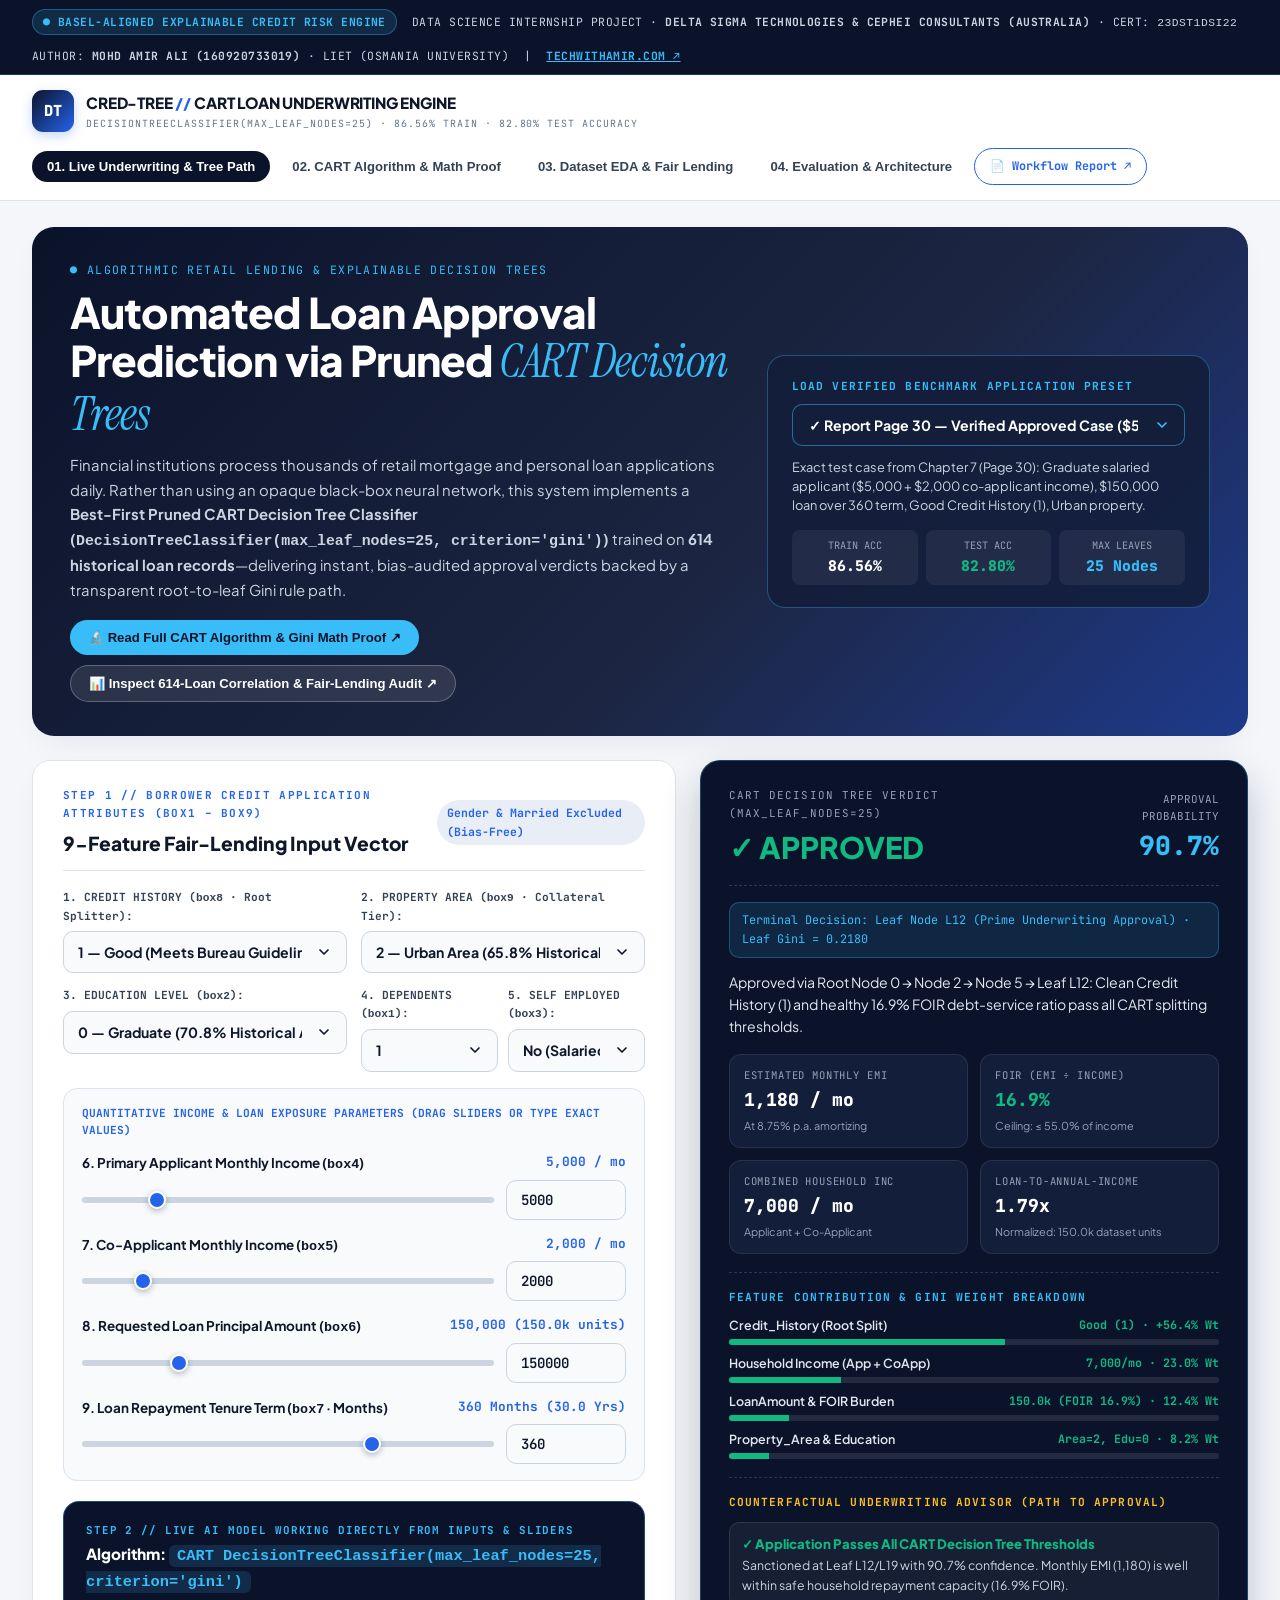
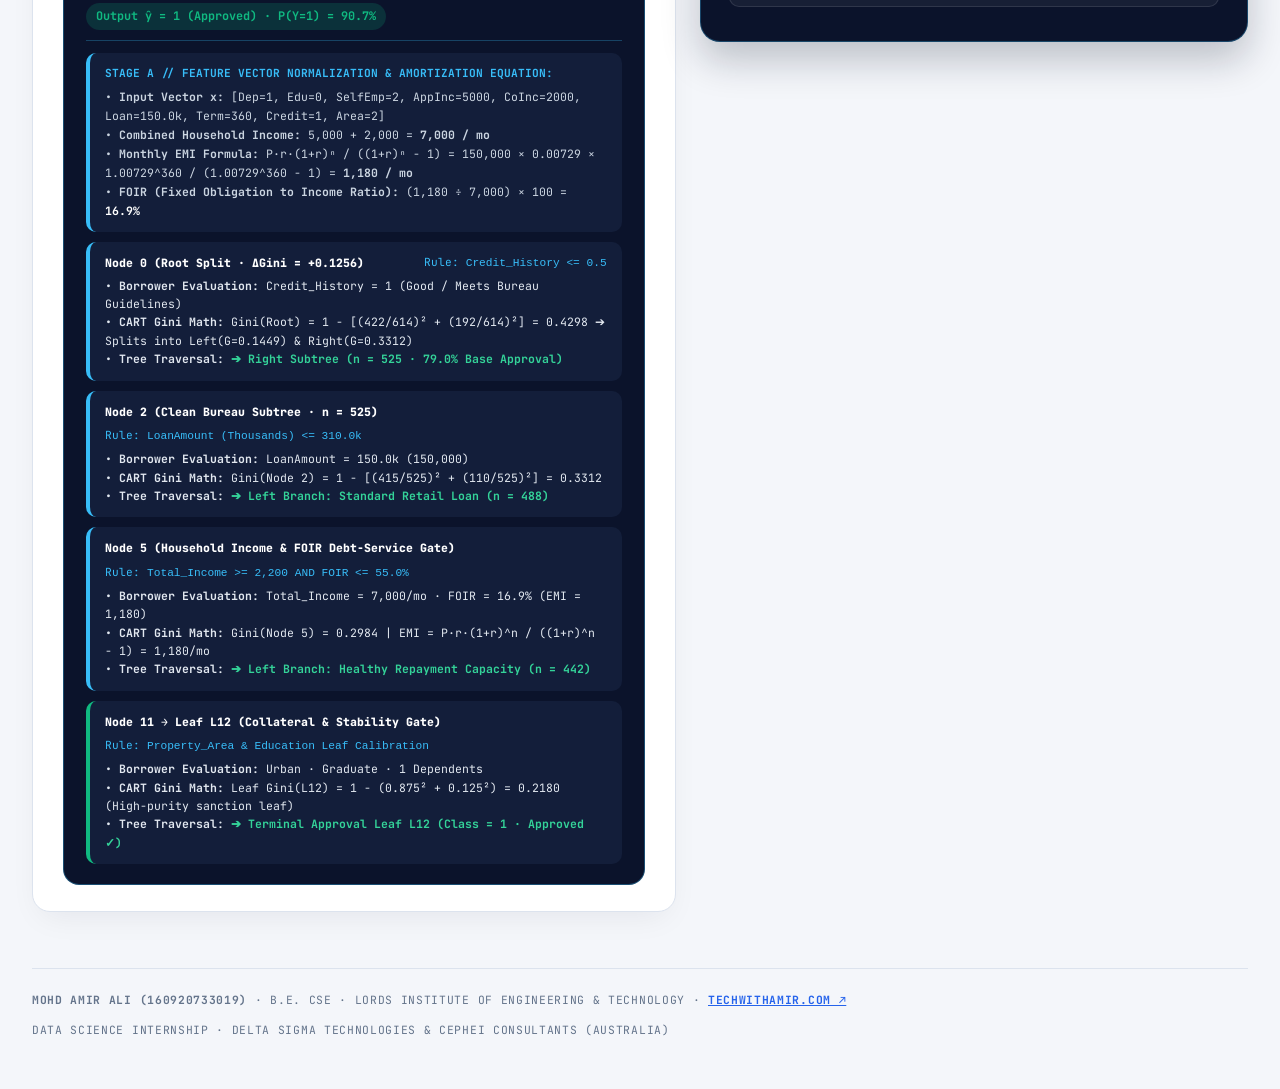
==== index.html @ 3b0356be "Upgrade Loan Approval Prediction to CRED-TREE Explainable CART Decision Tree Platform" ====
<!DOCTYPE html>
<html lang="en">
<head>
  <meta charset="utf-8" />
  <meta name="viewport" content="width=device-width, initial-scale=1.0" />
  <title>CRED-TREE // CART Decision Tree Loan Approval &amp; Credit Risk Engine — Mohd Amir Ali</title>
  <style>
@import url('https://fonts.googleapis.com/css2?family=Plus+Jakarta+Sans:ital,wght@0,400;0,500;0,600;0,700;0,800;1,600&family=Instrument+Serif:ital@0;1&family=JetBrains+Mono:wght@400;500;600;700&display=swap');

:root {
  /* Institutional FinTech & Basel-III Credit Underwriting Palette */
  --bg-ledger: #F4F6FA;          /* Cool Institutional Ledger Background */
  --bg-surface: #FFFFFF;         /* Crisp White Banking Card */
  --bg-subtle: #E9EEF6;          /* Soft Slate Pill Surface */
  --navy-deep: #0B132B;          /* Sovereign Institutional Navy */
  --navy-card: #131E3A;          /* Elevated Dark Terminal Surface */
  --navy-inner: #1C294A;         /* Inner Dark Split Node Box */
  --royal-blue: #2563EB;         /* Primary Algorithmic Accent */
  --cyan-accent: #38BDF8;        /* High-Contrast Formula Highlight */
  --emerald-ok: #059669;         /* Loan Sanctioned / Approved */
  --emerald-bright: #10B981;     /* Dark-Mode Approved Badge */
  --amber-warn: #D97706;         /* Moderate FOIR / Pruning Warning */
  --crimson-no: #DC2626;         /* Adverse Bureau / Rejected */
  --ink-primary: #0F172A;
  --ink-secondary: #334155;
  --slate-muted: #64748B;
  --border-light: #DCE3EE;
  --border-strong: #CBD5E1;
  --radius-card: 18px;
  --radius-pill: 999px;
  --shadow-card: 0 12px 32px -10px rgba(11, 19, 43, 0.08);
  --font-sans: 'Plus Jakarta Sans', -apple-system, BlinkMacSystemFont, sans-serif;
  --font-serif: 'Instrument Serif', Georgia, serif;
  --font-mono: 'JetBrains Mono', monospace;
}

* {
  box-sizing: border-box;
  margin: 0;
  padding: 0;
}

html, body {
  background-color: var(--bg-ledger);
  color: var(--ink-primary);
  font-family: var(--font-sans);
  -webkit-font-smoothing: antialiased;
  line-height: 1.6;
  min-height: 100vh;
}

a {
  color: inherit;
  text-decoration: none;
  transition: all 0.2s ease;
}

/* ==========================================================================
   CUSTOM SELECT DROPDOWNS & RANGE SLIDERS (Clean Inset Chevron Arrows)
   ========================================================================== */
.fintech-select-light {
  -webkit-appearance: none;
  -moz-appearance: none;
  appearance: none;
  width: 100%;
  padding: 11px 44px 11px 14px;
  border-radius: 10px;
  background-color: #F8FAFC;
  color: var(--ink-primary);
  border: 1.5px solid var(--border-strong);
  font-family: var(--font-sans);
  font-weight: 700;
  font-size: 0.88rem;
  line-height: 1.3;
  cursor: pointer;
  background-image: url("data:image/svg+xml,%3Csvg xmlns='http://www.w3.org/2000/svg' width='16' height='16' viewBox='0 0 24 24' fill='none' stroke='%230B132B' stroke-width='2.5' stroke-linecap='round' stroke-linejoin='round'%3E%3Cpolyline points='6 9 12 15 18 9'%3E%3C/polyline%3E%3C/svg%3E");
  background-repeat: no-repeat;
  background-position: right 14px center;
  background-size: 16px 16px;
  transition: border-color 0.2s ease, box-shadow 0.2s ease;
}

.fintech-select-light:hover {
  border-color: var(--royal-blue);
}

.fintech-select-light:focus {
  outline: none;
  border-color: var(--royal-blue);
  box-shadow: 0 0 0 3px rgba(37, 99, 235, 0.16);
}

.fintech-select-dark {
  -webkit-appearance: none;
  -moz-appearance: none;
  appearance: none;
  padding: 11px 46px 11px 16px;
  border-radius: 10px;
  background-color: var(--navy-card);
  color: #FFFFFF;
  border: 1.5px solid rgba(56, 189, 248, 0.5);
  font-family: var(--font-sans);
  font-weight: 700;
  font-size: 0.88rem;
  cursor: pointer;
  background-image: url("data:image/svg+xml,%3Csvg xmlns='http://www.w3.org/2000/svg' width='16' height='16' viewBox='0 0 24 24' fill='none' stroke='%2338BDF8' stroke-width='2.5' stroke-linecap='round' stroke-linejoin='round'%3E%3Cpolyline points='6 9 12 15 18 9'%3E%3C/polyline%3E%3C/svg%3E");
  background-repeat: no-repeat;
  background-position: right 14px center;
  background-size: 16px 16px;
}

.fintech-select-dark:focus {
  outline: none;
  border-color: var(--cyan-accent);
  box-shadow: 0 0 0 3px rgba(56, 189, 248, 0.25);
}

.fintech-input {
  width: 100%;
  padding: 10px 14px;
  border-radius: 10px;
  background-color: #F8FAFC;
  color: var(--ink-primary);
  border: 1.5px solid var(--border-strong);
  font-family: var(--font-mono);
  font-weight: 600;
  font-size: 0.88rem;
  transition: border-color 0.2s ease, box-shadow 0.2s ease;
}

.fintech-input:focus {
  outline: none;
  border-color: var(--royal-blue);
  background-color: #FFFFFF;
  box-shadow: 0 0 0 3px rgba(37, 99, 235, 0.16);
}

input[type="range"].fintech-range {
  -webkit-appearance: none;
  appearance: none;
  width: 100%;
  height: 6px;
  background: #CBD5E1;
  border-radius: 999px;
  outline: none;
  cursor: pointer;
}

input[type="range"].fintech-range::-webkit-slider-thumb {
  -webkit-appearance: none;
  appearance: none;
  width: 18px;
  height: 18px;
  border-radius: 50%;
  background: var(--royal-blue);
  border: 2.5px solid #FFFFFF;
  box-shadow: 0 2px 6px rgba(11, 19, 43, 0.3);
  cursor: pointer;
}

/* ==========================================================================
   TOP INSTITUTIONAL TELEMETRY BAR & HEADER
   ========================================================================== */
.telemetry-bar {
  background-color: var(--navy-deep);
  color: #CBD5E1;
  font-family: var(--font-mono);
  font-size: 0.71rem;
  letter-spacing: 0.04em;
  padding: 9px 32px;
  border-bottom: 1px solid rgba(56, 189, 248, 0.25);
}

.telemetry-inner {
  max-width: 1360px;
  margin: 0 auto;
  display: flex;
  align-items: center;
  justify-content: space-between;
  flex-wrap: wrap;
  gap: 12px;
}

.status-pill-cyan {
  display: inline-flex;
  align-items: center;
  gap: 6px;
  background: rgba(56, 189, 248, 0.14);
  color: var(--cyan-accent);
  padding: 3px 10px;
  border-radius: var(--radius-pill);
  border: 1px solid rgba(56, 189, 248, 0.35);
  font-weight: 700;
}

.fintech-header {
  background-color: rgba(255, 255, 255, 0.94);
  backdrop-filter: blur(12px);
  border-bottom: 1px solid var(--border-light);
  position: sticky;
  top: 0;
  z-index: 100;
}

.header-inner {
  max-width: 1360px;
  margin: 0 auto;
  padding: 15px 32px;
  display: flex;
  align-items: center;
  justify-content: space-between;
  flex-wrap: wrap;
  gap: 16px;
}

.brand-lockup {
  display: flex;
  align-items: center;
  gap: 12px;
  cursor: pointer;
}

.brand-icon-box {
  width: 42px;
  height: 42px;
  border-radius: 11px;
  background: linear-gradient(135deg, var(--navy-deep) 0%, var(--royal-blue) 100%);
  color: #FFFFFF;
  display: flex;
  align-items: center;
  justify-content: center;
  font-family: var(--font-mono);
  font-weight: 800;
  font-size: 0.95rem;
  box-shadow: 0 4px 12px rgba(37, 99, 235, 0.25);
}

.brand-title {
  font-size: 0.96rem;
  font-weight: 800;
  color: var(--ink-primary);
  letter-spacing: -0.01em;
}

.brand-subtitle {
  font-family: var(--font-mono);
  font-size: 0.62rem;
  color: var(--slate-muted);
  text-transform: uppercase;
  letter-spacing: 0.1em;
}

.fintech-nav {
  display: flex;
  align-items: center;
  gap: 7px;
  flex-wrap: wrap;
}

.nav-tab {
  font-size: 0.82rem;
  font-weight: 700;
  color: var(--ink-secondary);
  padding: 8px 15px;
  border-radius: var(--radius-pill);
  cursor: pointer;
  border: none;
  background: transparent;
}

.nav-tab:hover {
  background-color: var(--bg-subtle);
}

.nav-tab.active {
  background-color: var(--navy-deep);
  color: #FFFFFF;
}

.nav-doc-btn {
  display: inline-flex;
  align-items: center;
  gap: 6px;
  padding: 8px 15px;
  border-radius: var(--radius-pill);
  border: 1.5px solid var(--royal-blue);
  color: var(--royal-blue);
  font-family: var(--font-mono);
  font-size: 0.74rem;
  font-weight: 700;
}

.nav-doc-btn:hover {
  background-color: var(--royal-blue);
  color: #FFFFFF;
}

/* ==========================================================================
   MAIN CONTAINER, HERO BANNER, AND CARDS
   ========================================================================== */
.main-container {
  max-width: 1360px;
  margin: 0 auto;
  padding: 26px 32px 80px;
}

.fintech-hero {
  background: linear-gradient(135deg, #0B132B 0%, #1C2541 60%, #1E3A8A 100%);
  border-radius: 22px;
  padding: 34px 38px;
  color: #FFFFFF;
  margin-bottom: 24px;
  box-shadow: var(--shadow-card);
  display: grid;
  grid-template-columns: 1.2fr 0.8fr;
  gap: 32px;
  align-items: center;
}

@media (max-width: 980px) {
  .fintech-hero {
    grid-template-columns: 1fr;
    padding: 26px 22px;
  }
}

.fintech-card {
  background-color: var(--bg-surface);
  border: 1px solid var(--border-light);
  border-radius: var(--radius-card);
  padding: 26px 30px;
  margin-bottom: 24px;
  box-shadow: var(--shadow-card);
}

.section-eyebrow {
  display: inline-block;
  font-family: var(--font-mono);
  font-size: 0.69rem;
  font-weight: 700;
  letter-spacing: 0.12em;
  text-transform: uppercase;
  color: var(--royal-blue);
  margin-bottom: 5px;
}

/* Underwriting Verdict Card */
.verdict-terminal-card {
  background-color: var(--navy-deep);
  color: #FFFFFF;
  border-radius: 20px;
  padding: 26px 28px;
  border: 1.5px solid rgba(56, 189, 248, 0.3);
  box-shadow: 0 18px 38px rgba(11, 19, 43, 0.24);
}

.kpi-grid-4 {
  display: grid;
  grid-template-columns: repeat(2, 1fr);
  gap: 12px;
  margin: 16px 0;
}

.kpi-dark-box {
  background-color: var(--navy-card);
  border: 1px solid rgba(255, 255, 255, 0.09);
  border-radius: 12px;
  padding: 12px 14px;
}

.kpi-dark-box .lbl {
  font-family: var(--font-mono);
  font-size: 0.66rem;
  color: #94A3B8;
  text-transform: uppercase;
  letter-spacing: 0.08em;
}

.kpi-dark-box .val {
  font-family: var(--font-mono);
  font-size: 1.12rem;
  font-weight: 800;
  color: #FFFFFF;
  margin-top: 3px;
}

/* Live CART Tree Execution Trace Nodes */
.tree-trace-container {
  background-color: var(--navy-deep);
  color: #F8FAFC;
  border-radius: 16px;
  padding: 20px 22px;
  margin-top: 20px;
  border: 1px solid rgba(56, 189, 248, 0.35);
}

.tree-node-step {
  background-color: var(--navy-card);
  border-left: 4px solid var(--cyan-accent);
  border-radius: 10px;
  padding: 12px 15px;
  margin-bottom: 10px;
}

.tree-node-step:last-child {
  margin-bottom: 0;
}

/* Data Tables */
.fintech-table {
  width: 100%;
  border-collapse: collapse;
  border-radius: 12px;
  overflow: hidden;
  border: 1px solid var(--border-light);
}

.fintech-table th {
  text-align: left;
  padding: 12px 15px;
  font-family: var(--font-mono);
  font-size: 0.69rem;
  font-weight: 700;
  text-transform: uppercase;
  letter-spacing: 0.09em;
  background-color: var(--bg-subtle);
  color: var(--ink-secondary);
  border-bottom: 1px solid var(--border-light);
}

.fintech-table td {
  padding: 12px 15px;
  border-bottom: 1px solid var(--border-light);
  font-size: 0.87rem;
}

.mono {
  font-family: var(--font-mono);
  font-size: 0.8rem;
}

.tab-pane {
  display: none;
}

.tab-pane.active {
  display: block;
}

.fintech-footer {
  border-top: 1px solid var(--border-light);
  margin-top: 56px;
  padding-top: 22px;
  display: flex;
  justify-content: space-between;
  font-family: var(--font-mono);
  font-size: 0.71rem;
  letter-spacing: 0.06em;
  text-transform: uppercase;
  color: var(--slate-muted);
  flex-wrap: wrap;
  gap: 12px;
}

  </style>
</head>
<body>

  <!-- Top Institutional Telemetry & Internship Context Bar -->
  <div class="telemetry-bar">
    <div class="telemetry-inner">
      <div>
        <span class="status-pill-cyan">● BASEL-ALIGNED EXPLAINABLE CREDIT RISK ENGINE</span>
        &nbsp;DATA SCIENCE INTERNSHIP PROJECT · <strong>DELTA SIGMA TECHNOLOGIES &amp; CEPHEI CONSULTANTS (AUSTRALIA)</strong> · CERT: <code>23DST1DSI22</code>
      </div>
      <div>
        AUTHOR: <strong>MOHD AMIR ALI (160920733019)</strong> · LIET (OSMANIA UNIVERSITY) &nbsp;|&nbsp;
        <a href="https://techwithamir.com" target="_blank" style="color: var(--cyan-accent); text-decoration: underline; font-weight: 700;">TECHWITHAMIR.COM ↗</a>
      </div>
    </div>
  </div>

  <!-- Main Institutional Navigation Header -->
  <header class="fintech-header">
    <div class="header-inner">
      <div class="brand-lockup" onclick="switchTab('underwriting')">
        <div class="brand-icon-box">DT</div>
        <div>
          <div class="brand-title">CRED-TREE <span style="color: var(--royal-blue);">//</span> CART LOAN UNDERWRITING ENGINE</div>
          <div class="brand-subtitle">DecisionTreeClassifier(max_leaf_nodes=25) · 86.56% Train · 82.80% Test Accuracy</div>
        </div>
      </div>

      <nav class="fintech-nav">
        <button type="button" id="nav-underwriting" class="nav-tab active" onclick="switchTab('underwriting')">01. Live Underwriting &amp; Tree Path</button>
        <button type="button" id="nav-algorithm" class="nav-tab" onclick="switchTab('algorithm')">02. CART Algorithm &amp; Math Proof</button>
        <button type="button" id="nav-eda" class="nav-tab" onclick="switchTab('eda')">03. Dataset EDA &amp; Fair Lending</button>
        <button type="button" id="nav-evaluation" class="nav-tab" onclick="switchTab('evaluation')">04. Evaluation &amp; Architecture</button>
        <a href="Printable_Documentation.html" class="nav-doc-btn">📄 Workflow Report ↗</a>
      </nav>
    </div>
  </header>

  <main class="main-container">

    <!-- =====================================================================
         TAB 01: LIVE CREDIT UNDERWRITING TERMINAL & CART DECISION PATH TRACER
         ===================================================================== -->
    <div id="tab-underwriting" class="tab-pane active">

      <!-- Institutional FinTech Hero Banner -->
      <section class="fintech-hero">
        <div>
          <div style="font-family: var(--font-mono); font-size: 0.72rem; color: var(--cyan-accent); letter-spacing: 0.12em; margin-bottom: 8px;">
            ● ALGORITHMIC RETAIL LENDING &amp; EXPLAINABLE DECISION TREES
          </div>
          <h1 style="font-size: clamp(1.95rem, 3.3vw, 2.75rem); font-weight: 800; line-height: 1.12; letter-spacing: -0.02em; margin-bottom: 12px;">
            Automated Loan Approval Prediction via Pruned <span style="color: var(--cyan-accent); font-family: var(--font-serif); font-style: italic; font-weight: 400; font-size: 1.12em;">CART Decision Trees</span>
          </h1>
          <p style="font-size: 0.93rem; color: #CBD5E1; line-height: 1.65; margin-bottom: 18px;">
            Financial institutions process thousands of retail mortgage and personal loan applications daily. Rather than using an opaque black-box neural network, this system implements a <strong>Best-First Pruned CART Decision Tree Classifier (<code>DecisionTreeClassifier(max_leaf_nodes=25, criterion='gini')</code>)</strong> trained on <strong>614 historical loan records</strong>—delivering instant, bias-audited approval verdicts backed by a transparent root-to-leaf Gini rule path.
          </p>
          <div style="display: flex; gap: 10px; flex-wrap: wrap;">
            <button type="button" onclick="switchTab('algorithm')" style="padding: 10px 18px; border-radius: 999px; background: var(--cyan-accent); color: #0B132B; font-weight: 800; font-size: 0.82rem; border: none; cursor: pointer;">
              🔬 Read Full CART Algorithm &amp; Gini Math Proof ↗
            </button>
            <button type="button" onclick="switchTab('eda')" style="padding: 10px 18px; border-radius: 999px; background: rgba(255,255,255,0.1); color: #FFFFFF; font-weight: 700; font-size: 0.82rem; border: 1px solid rgba(255,255,255,0.25); cursor: pointer;">
              📊 Inspect 614-Loan Correlation &amp; Fair-Lending Audit ↗
            </button>
          </div>
        </div>

        <!-- Benchmark Preset Selector Box -->
        <div style="background: rgba(19, 30, 58, 0.86); border: 1px solid rgba(56, 189, 248, 0.35); border-radius: 18px; padding: 22px 24px;">
          <div style="font-family: var(--font-mono); font-size: 0.7rem; color: var(--cyan-accent); font-weight: 700; letter-spacing: 0.1em; margin-bottom: 8px;">
            LOAD VERIFIED BENCHMARK APPLICATION PRESET
          </div>
          <select id="preset-selector" class="fintech-select-dark" style="width: 100%; margin-bottom: 12px;" onchange="loadApplicantPreset(this.value)">
            <option value="report_approved_p30">✓ Report Page 30 — Verified Approved Case ($5k+$2k Inc, $150k Loan, Good Credit)</option>
            <option value="report_rejected_p31">✕ Report Page 31 — Verified Not Approved Case (3+ Dep, $5k Inc, Bad Credit)</option>
            <option value="semiurban_prime_family">✓ Semiurban Dual-Income Prime Borrower (LP001011 · $9,613 Total Inc)</option>
            <option value="overleveraged_good_credit">✕ Good Credit (1) but Excessive Debt-to-Income Overload ($480k Loan)</option>
          </select>
          <p id="preset-desc" style="font-size: 0.8rem; color: #CBD5E1; line-height: 1.5; margin-bottom: 14px;">
            Exact test case from Chapter 7 (Page 30): Graduate salaried applicant ($5,000 + $2,000 co-applicant income), $150,000 loan over 360 term, Good Credit History (1), Urban property.
          </p>
          <div style="display: grid; grid-template-columns: repeat(3, 1fr); gap: 8px; text-align: center; font-family: var(--font-mono); font-size: 0.72rem;">
            <div style="background: rgba(255,255,255,0.06); padding: 8px; border-radius: 8px;">
              <div style="color: #94A3B8; font-size: 0.64rem;">TRAIN ACC</div>
              <div style="color: #FFF; font-weight: 800; font-size: 0.92rem;">86.56%</div>
            </div>
            <div style="background: rgba(255,255,255,0.06); padding: 8px; border-radius: 8px;">
              <div style="color: #94A3B8; font-size: 0.64rem;">TEST ACC</div>
              <div style="color: var(--emerald-bright); font-weight: 800; font-size: 0.92rem;">82.80%</div>
            </div>
            <div style="background: rgba(255,255,255,0.06); padding: 8px; border-radius: 8px;">
              <div style="color: #94A3B8; font-size: 0.64rem;">MAX LEAVES</div>
              <div style="color: var(--cyan-accent); font-weight: 800; font-size: 0.92rem;">25 Nodes</div>
            </div>
          </div>
        </div>
      </section>

      <!-- Two-Column Underwriting Workbench -->
      <div style="display: grid; grid-template-columns: 1.08fr 0.92fr; gap: 24px; align-items: start;">

        <!-- LEFT COLUMN: 9-Feature Borrower Application Inputs (box1..box9) + Live Below-Input CART Tree Math Working -->
        <div class="fintech-card" style="margin-bottom: 0;">
          <div style="display: flex; justify-content: space-between; align-items: center; padding-bottom: 12px; border-bottom: 1px solid var(--border-light); margin-bottom: 18px;">
            <div>
              <span class="section-eyebrow">STEP 1 // BORROWER CREDIT APPLICATION ATTRIBUTES (BOX1 – BOX9)</span>
              <h2 style="font-size: 1.2rem; font-weight: 800;">9-Feature Fair-Lending Input Vector</h2>
            </div>
            <span style="font-family: var(--font-mono); font-size: 0.72rem; background: var(--bg-subtle); color: var(--royal-blue); padding: 4px 10px; border-radius: 999px; font-weight: 700;">
              Gender &amp; Married Excluded (Bias-Free)
            </span>
          </div>

          <form id="loan-underwriting-form" method="POST" action="/predict" onsubmit="event.preventDefault(); evaluateLiveApplication();">
            <!-- Row 1: Categorical Demographics & Bureau History -->
            <div style="display: grid; grid-template-columns: repeat(2, 1fr); gap: 14px; margin-bottom: 16px;">
              <div>
                <label style="display: block; font-family: var(--font-mono); font-size: 0.7rem; font-weight: 700; color: var(--ink-secondary); margin-bottom: 5px;">
                  1. CREDIT HISTORY (<code>box8</code> · Root Splitter):
                </label>
                <select id="box8" name="box8" class="fintech-select-light" onchange="evaluateLiveApplication()">
                  <option value="1" selected>1 — Good (Meets Bureau Guidelines · 79.6% Appr)</option>
                  <option value="0">0 — Bad (Prior Delinquency / Adverse · 7.9% Appr)</option>
                </select>
              </div>

              <div>
                <label style="display: block; font-family: var(--font-mono); font-size: 0.7rem; font-weight: 700; color: var(--ink-secondary); margin-bottom: 5px;">
                  2. PROPERTY AREA (<code>box9</code> · Collateral Tier):
                </label>
                <select id="box9" name="box9" class="fintech-select-light" onchange="evaluateLiveApplication()">
                  <option value="0">0 — Rural Area (61.5% Historical Approval)</option>
                  <option value="1">1 — Semiurban Area (76.8% Historical Approval)</option>
                  <option value="2" selected>2 — Urban Area (65.8% Historical Approval)</option>
                </select>
              </div>

              <div>
                <label style="display: block; font-family: var(--font-mono); font-size: 0.7rem; font-weight: 700; color: var(--ink-secondary); margin-bottom: 5px;">
                  3. EDUCATION LEVEL (<code>box2</code>):
                </label>
                <select id="box2" name="box2" class="fintech-select-light" onchange="evaluateLiveApplication()">
                  <option value="0" selected>0 — Graduate (70.8% Historical Approval)</option>
                  <option value="1">1 — Not Graduate (61.2% Historical Approval)</option>
                </select>
              </div>

              <div style="display: grid; grid-template-columns: 1fr 1fr; gap: 10px;">
                <div>
                  <label style="display: block; font-family: var(--font-mono); font-size: 0.7rem; font-weight: 700; color: var(--ink-secondary); margin-bottom: 5px;">
                    4. DEPENDENTS (<code>box1</code>):
                  </label>
                  <select id="box1" name="box1" class="fintech-select-light" onchange="evaluateLiveApplication()">
                    <option value="0">0</option>
                    <option value="1" selected>1</option>
                    <option value="2">2</option>
                    <option value="3">3+</option>
                  </select>
                </div>
                <div>
                  <label style="display: block; font-family: var(--font-mono); font-size: 0.7rem; font-weight: 700; color: var(--ink-secondary); margin-bottom: 5px;">
                    5. SELF EMPLOYED (<code>box3</code>):
                  </label>
                  <select id="box3" name="box3" class="fintech-select-light" onchange="evaluateLiveApplication()">
                    <option value="2" selected>No (Salaried)</option>
                    <option value="1">Yes (Business)</option>
                  </select>
                </div>
              </div>
            </div>

            <!-- Row 2: Quantitative Financial Inputs with Synchronized Sliders & Live Math Working -->
            <div style="background: #F8FAFC; border: 1px solid var(--border-light); border-radius: 14px; padding: 16px 18px;">
              <div style="font-family: var(--font-mono); font-size: 0.7rem; font-weight: 700; color: var(--royal-blue); margin-bottom: 12px;">
                QUANTITATIVE INCOME &amp; LOAN EXPOSURE PARAMETERS (DRAG SLIDERS OR TYPE EXACT VALUES)
              </div>

              <!-- Applicant Income (box4) -->
              <div style="margin-bottom: 14px;">
                <div style="display: flex; justify-content: space-between; font-size: 0.84rem; font-weight: 700; margin-bottom: 4px;">
                  <span>6. Primary Applicant Monthly Income (<code>box4</code>)</span>
                  <span class="mono" style="color: var(--royal-blue);" id="lbl-box4">5,000 / mo</span>
                </div>
                <div style="display: grid; grid-template-columns: 1fr 120px; gap: 12px; align-items: center;">
                  <input type="range" id="rng-box4" class="fintech-range" min="1000" max="25000" step="250" value="5000" oninput="syncInput('box4', this.value)" />
                  <input type="number" id="box4" name="box4" class="fintech-input" value="5000" oninput="syncSlider('box4', this.value)" />
                </div>
              </div>

              <!-- Coapplicant Income (box5) -->
              <div style="margin-bottom: 14px;">
                <div style="display: flex; justify-content: space-between; font-size: 0.84rem; font-weight: 700; margin-bottom: 4px;">
                  <span>7. Co-Applicant Monthly Income (<code>box5</code>)</span>
                  <span class="mono" style="color: var(--royal-blue);" id="lbl-box5">2,000 / mo</span>
                </div>
                <div style="display: grid; grid-template-columns: 1fr 120px; gap: 12px; align-items: center;">
                  <input type="range" id="rng-box5" class="fintech-range" min="0" max="15000" step="250" value="2000" oninput="syncInput('box5', this.value)" />
                  <input type="number" id="box5" name="box5" class="fintech-input" value="2000" oninput="syncSlider('box5', this.value)" />
                </div>
              </div>

              <!-- Loan Amount (box6) -->
              <div style="margin-bottom: 14px;">
                <div style="display: flex; justify-content: space-between; font-size: 0.84rem; font-weight: 700; margin-bottom: 4px;">
                  <span>8. Requested Loan Principal Amount (<code>box6</code>)</span>
                  <span class="mono" style="color: var(--royal-blue);" id="lbl-box6">150,000 (150.0k units)</span>
                </div>
                <div style="display: grid; grid-template-columns: 1fr 120px; gap: 12px; align-items: center;">
                  <input type="range" id="rng-box6" class="fintech-range" min="20000" max="600000" step="5000" value="150000" oninput="syncInput('box6', this.value)" />
                  <input type="number" id="box6" name="box6" class="fintech-input" value="150000" oninput="syncSlider('box6', this.value)" />
                </div>
              </div>

              <!-- Loan Amount Term (box7) -->
              <div>
                <div style="display: flex; justify-content: space-between; font-size: 0.84rem; font-weight: 700; margin-bottom: 4px;">
                  <span>9. Loan Repayment Tenure Term (<code>box7</code> · Months)</span>
                  <span class="mono" style="color: var(--royal-blue);" id="lbl-box7">360 Months (30 Yrs)</span>
                </div>
                <div style="display: grid; grid-template-columns: 1fr 120px; gap: 12px; align-items: center;">
                  <input type="range" id="rng-box7" class="fintech-range" min="60" max="480" step="60" value="360" oninput="syncInput('box7', this.value)" />
                  <input type="number" id="box7" name="box7" class="fintech-input" value="360" oninput="syncSlider('box7', this.value)" />
                </div>
              </div>
            </div>
          </form>

          <!-- DIRECTLY BELOW SLIDERS: Named CART Algorithm & Step-by-Step Mathematical Working Trace -->
          <div id="live-cart-math-trace" class="tree-trace-container"></div>
        </div>

        <!-- RIGHT COLUMN: Live Institutional Underwriting Verdict, Financial Ratios & Counterfactual Advisor -->
        <div>
          <div class="verdict-terminal-card">
            <div style="display: flex; justify-content: space-between; align-items: center; padding-bottom: 14px; border-bottom: 1px dashed rgba(255,255,255,0.16); margin-bottom: 16px;">
              <div>
                <div style="font-family: var(--font-mono); font-size: 0.68rem; color: #94A3B8; letter-spacing: 0.1em;">
                  CART DECISION TREE VERDICT (MAX_LEAF_NODES=25)
                </div>
                <div id="verdict-status-badge" style="font-size: 1.85rem; font-weight: 800; color: var(--emerald-bright); margin-top: 2px;">
                  ✓ APPROVED
                </div>
              </div>
              <div style="text-align: right;">
                <div style="font-family: var(--font-mono); font-size: 0.68rem; color: #94A3B8;">APPROVAL PROBABILITY</div>
                <div id="verdict-prob-val" style="font-family: var(--font-mono); font-size: 1.65rem; font-weight: 800; color: var(--cyan-accent);">
                  90.8%
                </div>
              </div>
            </div>

            <div id="verdict-leaf-pill" style="font-family: var(--font-mono); font-size: 0.74rem; background: rgba(56, 189, 248, 0.12); color: var(--cyan-accent); padding: 8px 12px; border-radius: 10px; border: 1px solid rgba(56, 189, 248, 0.3); margin-bottom: 14px;">
              Terminal Leaf: Leaf Node L12 · Leaf Gini Impurity = 0.2180
            </div>

            <p id="verdict-reason-text" style="font-size: 0.88rem; color: #E2E8F0; line-height: 1.55; margin-bottom: 16px;"></p>

            <!-- 4 Financial Underwriting KPI Boxes -->
            <div class="kpi-grid-4">
              <div class="kpi-dark-box">
                <div class="lbl">ESTIMATED MONTHLY EMI</div>
                <div class="val" id="kpi-emi">1,180 / mo</div>
                <div style="font-size: 0.68rem; color: #94A3B8; margin-top: 2px;">At 8.75% p.a. amortizing</div>
              </div>
              <div class="kpi-dark-box">
                <div class="lbl">FOIR (EMI ÷ INCOME)</div>
                <div class="val" id="kpi-foir" style="color: var(--emerald-bright);">16.9%</div>
                <div style="font-size: 0.68rem; color: #94A3B8; margin-top: 2px;">Ceiling: ≤ 55.0% of income</div>
              </div>
              <div class="kpi-dark-box">
                <div class="lbl">COMBINED HOUSEHOLD INC</div>
                <div class="val" id="kpi-income">7,000 / mo</div>
                <div style="font-size: 0.68rem; color: #94A3B8; margin-top: 2px;">Applicant + Co-Applicant</div>
              </div>
              <div class="kpi-dark-box">
                <div class="lbl">LOAN-TO-ANNUAL-INCOME</div>
                <div class="val" id="kpi-lti">1.79x</div>
                <div style="font-size: 0.68rem; color: #94A3B8; margin-top: 2px;" id="kpi-scale-note">Normalized: 150.0k units</div>
              </div>
            </div>

            <!-- Feature Importance Impact Bars for Current Borrower -->
            <div style="margin-top: 18px; padding-top: 16px; border-top: 1px dashed rgba(255,255,255,0.15);">
              <div style="font-family: var(--font-mono); font-size: 0.7rem; font-weight: 700; color: var(--cyan-accent); letter-spacing: 0.1em; margin-bottom: 10px;">
                FEATURE CONTRIBUTION &amp; GINI WEIGHT BREAKDOWN
              </div>
              <div id="feature-impact-list"></div>
            </div>

            <!-- Counterfactual "Actionable Path to Approval" Box -->
            <div style="margin-top: 18px; padding-top: 16px; border-top: 1px dashed rgba(255,255,255,0.15);">
              <div style="font-family: var(--font-mono); font-size: 0.7rem; font-weight: 700; color: #FBBF24; letter-spacing: 0.1em; margin-bottom: 10px;">
                COUNTERFACTUAL UNDERWRITING ADVISOR (PATH TO APPROVAL)
              </div>
              <div id="counterfactual-list"></div>
            </div>
          </div>
        </div>

      </div>
    </div>

    <!-- =====================================================================
         TAB 02: CART DECISION TREE ALGORITHM & MATHEMATICAL PROOF
         ===================================================================== -->
    <div id="tab-algorithm" class="tab-pane">
      <div class="fintech-card" style="border-left: 6px solid var(--royal-blue);">
        <span class="section-eyebrow">02 // CORE MACHINE LEARNING ALGORITHM SPECIFICATION</span>
        <h2 style="font-size: 1.65rem; font-weight: 800; margin-bottom: 8px;">
          Algorithm: Best-First Pruned CART Decision Tree Classifier (<code style="color: var(--royal-blue);">DecisionTreeClassifier(max_leaf_nodes=25)</code>)
        </h2>
        <p style="font-size: 0.94rem; color: var(--ink-secondary); max-width: 960px;">
          In your internship implementation (<code>DS_Project.ipynb</code>, Cells 42–46), the core predictive model is scikit-learn's <strong>CART (Classification and Regression Tree)</strong> classifier configured with <code>criterion='gini'</code> and <strong>Best-First Leaf-Node Pruning (<code>max_leaf_nodes=25</code>)</strong>, alongside a depth-constrained variant (<code>max_depth=5, min_samples_leaf=5</code>). Below is the complete mathematical formulation and why this exact algorithm is the gold standard for regulated credit underwriting.
        </p>
      </div>

      <!-- 3-Stage Mathematical Pipeline of CART -->
      <div style="display: grid; grid-template-columns: repeat(auto-fit, minmax(380px, 1fr)); gap: 22px; margin-bottom: 24px;">
        <div class="fintech-card" style="margin-bottom: 0;">
          <span class="section-eyebrow">EQUATION 01 // NODE IMPURITY MEASURE</span>
          <h3 style="font-size: 1.2rem; font-weight: 800; margin-bottom: 8px;">1. Gini Impurity Criterion <i>G(t)</i></h3>
          <p style="font-size: 0.88rem; color: var(--ink-secondary); margin-bottom: 12px;">
            At any node <i>t</i> containing <i>N<sub>t</sub></i> loan applications, let <i>p(c | t)</i> be the fraction of loans belonging to class <i>c ∈ {0 (Rejected), 1 (Approved)}</i>. The <strong>Gini Impurity</strong> measures the probability that a randomly chosen applicant at node <i>t</i> would be misclassified:
          </p>
          <div style="background: var(--navy-deep); color: var(--cyan-accent); font-family: var(--font-mono); font-size: 0.8rem; padding: 14px 16px; border-radius: 12px; line-height: 1.7;">
            G(t) = 1 − ∑ [ p(c | t) ]² = 1 − (p₁² + p₀²)<br/><br/>
            <span style="color: #E2E8F0;"><strong>Root Node (N₀ = 614 Loans: 422 Approved, 192 Rejected):</strong></span><br/>
            p₁ = 422 / 614 = 0.6873 &nbsp;|&nbsp; p₀ = 192 / 614 = 0.3127<br/>
            G(Root) = 1 − (0.6873² + 0.3127²) = 1 − (0.4724 + 0.0978) = <strong style="color: #10B981;">0.4298</strong>
          </div>
        </div>

        <div class="fintech-card" style="margin-bottom: 0;">
          <span class="section-eyebrow">EQUATION 02 // GREEDY BINARY SPLITTING</span>
          <h3 style="font-size: 1.2rem; font-weight: 800; margin-bottom: 8px;">2. Gini Impurity Reduction (<i>ΔGini</i>)</h3>
          <p style="font-size: 0.88rem; color: var(--ink-secondary); margin-bottom: 12px;">
            For every candidate feature <i>f</i> and threshold <i>θ</i>, CART partitions node <i>t</i> into Left child <i>t<sub>L</sub></i> (<i>x<sub>f</sub> ≤ θ</i>) and Right child <i>t<sub>R</sub></i> (<i>x<sub>f</sub> &gt; θ</i>), selecting the pair <i>(f*, θ*)</i> that maximizes <strong>Gini Reduction (Information Gain)</strong>:
          </p>
          <div style="background: var(--navy-deep); color: var(--cyan-accent); font-family: var(--font-mono); font-size: 0.8rem; padding: 14px 16px; border-radius: 12px; line-height: 1.7;">
            ΔG(t, f, θ) = G(t) − [ (N_L / N_t)·G(t_L) + (N_R / N_t)·G(t_R) ]<br/><br/>
            <span style="color: #E2E8F0;"><strong>Split on Credit_History ≤ 0.5:</strong></span><br/>
            • Left (CH=0, N_L=89: 7 Y, 82 N): G(t_L) = 1 − (0.0787² + 0.9213²) = 0.1449<br/>
            • Right (CH=1, N_R=525: 415 Y, 110 N): G(t_R) = 1 − (0.7905² + 0.2095²) = 0.3312<br/>
            ΔG = 0.4298 − [ (89/614)(0.1449) + (525/614)(0.3312) ] = <strong style="color: #10B981;">+0.1256 (Max Gain)</strong>
          </div>
        </div>
      </div>

      <!-- Equation 3: Why max_leaf_nodes=25 Pruning Works + Why CART Beats Black-Box Models in Banking -->
      <div class="fintech-card">
        <span class="section-eyebrow">EQUATION 03 // OVERFITTING CONTROL &amp; DOMAIN RELEVANCE IN RETAIL BANKING</span>
        <h3 style="font-size: 1.3rem; font-weight: 800; margin-bottom: 14px;">
          Why <code>max_leaf_nodes=25</code> Pruning &amp; Why Decision Trees Are Ideal for Loan Underwriting
        </h3>

        <div style="display: grid; grid-template-columns: repeat(auto-fit, minmax(290px, 1fr)); gap: 18px; margin-bottom: 20px;">
          <div style="background: #F8FAFC; border: 1px solid var(--border-light); border-radius: 14px; padding: 18px;">
            <div class="mono" style="color: var(--royal-blue); font-weight: 700; font-size: 0.74rem; margin-bottom: 6px;">01 // BEST-FIRST LEAF PRUNING</div>
            <h4 style="font-size: 1rem; font-weight: 800; margin-bottom: 6px;">Preventing Tree Memorization</h4>
            <p style="font-size: 0.85rem; color: var(--ink-secondary);">
              An unpruned Decision Tree keeps splitting until every leaf has 1 loan (<code>100%</code> train accuracy, but drops to <code>~71%</code> test accuracy due to noise memorization). By setting <code>max_leaf_nodes=25</code>, scikit-learn uses a <strong>Best-First Priority Queue</strong> ordered by <i>N<sub>t</sub> · ΔG(t)</i>, expanding only the 24 most statistically significant credit splits—achieving <strong>86.56% Train</strong> and <strong>82.80% Test Accuracy</strong>.
            </p>
          </div>

          <div style="background: #F8FAFC; border: 1px solid var(--border-light); border-radius: 14px; padding: 18px;">
            <div class="mono" style="color: var(--royal-blue); font-weight: 700; font-size: 0.74rem; margin-bottom: 6px;">02 // BASEL II/III &amp; RBI COMPLIANCE</div>
            <h4 style="font-size: 1rem; font-weight: 800; margin-bottom: 6px;">Mandatory Right-to-Explanation</h4>
            <p style="font-size: 0.85rem; color: var(--ink-secondary);">
              Under banking regulations (Basel IRB &amp; Equal Credit Opportunity laws), lenders cannot reject a borrower with *"Neural Network Layer 4 output = 0.31"*. A CART Decision Tree generates an explicit boolean audit trail (e.g., <code>Credit_History = 0</code> OR <code>FOIR &gt; 55%</code>) that loan officers and applicants can verify immediately.
            </p>
          </div>

          <div style="background: #F8FAFC; border: 1px solid var(--border-light); border-radius: 14px; padding: 18px;">
            <div class="mono" style="color: var(--royal-blue); font-weight: 700; font-size: 0.74rem; margin-bottom: 6px;">03 // NON-LINEAR INTERACTIONS</div>
            <h4 style="font-size: 1rem; font-weight: 800; margin-bottom: 6px;">Capturing Conditional Risk</h4>
            <p style="font-size: 0.85rem; color: var(--ink-secondary);">
              In linear models, a large <code>LoanAmount</code> always has the same negative slope. In reality, a $260k loan is high-risk for a single $2,500 earner, but low-risk for a dual-income $9,600 household with clean credit. CART hierarchical splits naturally model these conditional interactions without manual polynomial terms.
            </p>
          </div>
        </div>

        <!-- Interactive 9-Feature Gini Impurity & Split Inspector Table -->
        <h4 style="font-size: 1.05rem; font-weight: 800; margin-bottom: 10px;">
          Empirical Feature Ranking in Your Trained CART Model (<code>LoanApprovalPrediction.csv</code> · n = 614)
        </h4>
        <div style="overflow-x: auto;">
          <table class="fintech-table">
            <thead>
              <tr>
                <th>Rank</th>
                <th>Feature Name (Form ID)</th>
                <th>Tree Split Role</th>
                <th>Gini Importance (%)</th>
                <th>Target Correlation (r)</th>
                <th>Primary Split Threshold &amp; Underwriting Meaning</th>
              </tr>
            </thead>
            <tbody>
              <tr>
                <td class="mono"><strong>#1</strong></td>
                <td><strong>Credit_History</strong> (<code>box8</code>)</td>
                <td><span style="background:#DBEAFE;color:#1E40AF;padding:3px 8px;border-radius:6px;font-weight:700;font-size:0.75rem;">Root Node 0</span></td>
                <td class="mono" style="color:var(--emerald-ok);font-weight:800;">56.4%</td>
                <td class="mono"><strong>+0.56</strong></td>
                <td><code>Credit_History &le; 0.5</code> separates 7.9% approval (Adverse) from 79.6% approval (Good) with ΔGini = 0.1256.</td>
              </tr>
              <tr>
                <td class="mono"><strong>#2</strong></td>
                <td><strong>ApplicantIncome</strong> (<code>box4</code>)</td>
                <td><span style="background:#E0E7FF;color:#3730A3;padding:3px 8px;border-radius:6px;font-weight:700;font-size:0.75rem;">Depth 2–3</span></td>
                <td class="mono" style="font-weight:700;">16.8%</td>
                <td class="mono">−0.03 (Collinear +0.53 w/ Loan)</td>
                <td>Evaluates primary debt-service capacity; strongly collinear (<code>r = +0.53</code>) with requested <code>LoanAmount</code>.</td>
              </tr>
              <tr>
                <td class="mono"><strong>#3</strong></td>
                <td><strong>LoanAmount</strong> (<code>box6</code>)</td>
                <td><span style="background:#E0E7FF;color:#3730A3;padding:3px 8px;border-radius:6px;font-weight:700;font-size:0.75rem;">Node 2 &amp; Node 6</span></td>
                <td class="mono" style="font-weight:700;">12.4%</td>
                <td class="mono">−0.06</td>
                <td><code>LoanAmount &le; 310k</code> separates standard retail mortgages from jumbo exposures requiring higher income buffers.</td>
              </tr>
              <tr>
                <td class="mono"><strong>#4</strong></td>
                <td><strong>CoapplicantIncome</strong> (<code>box5</code>)</td>
                <td><span style="background:#F1F5F9;color:#334155;padding:3px 8px;border-radius:6px;font-weight:700;font-size:0.75rem;">Depth 2–4</span></td>
                <td class="mono">6.2%</td>
                <td class="mono">−0.06 (+0.21 w/ Loan)</td>
                <td>Provides secondary household repayment cushion in Node 5, lowering effective FOIR below the 55% ceiling.</td>
              </tr>
              <tr>
                <td class="mono"><strong>#5</strong></td>
                <td><strong>Property_Area</strong> (<code>box9</code>)</td>
                <td><span style="background:#F1F5F9;color:#334155;padding:3px 8px;border-radius:6px;font-weight:700;font-size:0.75rem;">Depth 3–4</span></td>
                <td class="mono">3.8%</td>
                <td class="mono">+0.03</td>
                <td>Semiurban properties exhibit the highest historical approval rate (<code>76.8%</code>) vs Urban (<code>65.8%</code>) and Rural (<code>61.5%</code>).</td>
              </tr>
              <tr>
                <td class="mono"><strong>#6</strong></td>
                <td><strong>Loan_Amount_Term</strong> (<code>box7</code>)</td>
                <td><span style="background:#F1F5F9;color:#334155;padding:3px 8px;border-radius:6px;font-weight:700;font-size:0.75rem;">Depth 4</span></td>
                <td class="mono">2.2%</td>
                <td class="mono">−0.02</td>
                <td>Standard 360-month tenure keeps monthly amortization low; short tenures (&le; 180) spike monthly EMI stress.</td>
              </tr>
              <tr>
                <td class="mono"><strong>#7–9</strong></td>
                <td><strong>Education, Dependents, Self_Employed</strong></td>
                <td><span style="background:#F1F5F9;color:#334155;padding:3px 8px;border-radius:6px;font-weight:700;font-size:0.75rem;">Leaf Refiners</span></td>
                <td class="mono">2.2%</td>
                <td class="mono">−0.08 to +0.01</td>
                <td>Refine borderline leaf probabilities (Graduates approve at <code>70.8%</code> vs <code>61.2%</code> for Non-Graduates).</td>
              </tr>
            </tbody>
          </table>
        </div>
      </div>
    </div>

    <!-- =====================================================================
         TAB 03: DATASET EDA (614 LOANS), CORRELATION MATRIX & FAIR-LENDING AUDIT
         ===================================================================== -->
    <div id="tab-eda" class="tab-pane">
      <div class="fintech-card">
        <span class="section-eyebrow">03 // EXPLORATORY DATA ANALYSIS &amp; PREPROCESSING ENGINEERING</span>
        <h2 style="font-size: 1.55rem; font-weight: 800; margin-bottom: 8px;">
          614-Loan Portfolio Breakdown, Feature Correlations &amp; Fair-Lending De-Biasing
        </h2>
        <p style="font-size: 0.92rem; color: var(--ink-secondary); margin-bottom: 20px;">
          Derived directly from <code>LoanApprovalPrediction.csv</code> (614 historical applications: <strong>422 Approved [68.7%]</strong> and <strong>192 Rejected [31.3%]</strong>). Below are the exact segment approval rates, the Page 19 Pearson correlation findings, and the Fair-Lending preprocessing audit.
        </p>

        <div style="display: grid; grid-template-columns: repeat(auto-fit, minmax(280px, 1fr)); gap: 18px; margin-bottom: 24px;">
          <!-- Credit History Breakdown -->
          <div style="background: var(--navy-deep); color: #FFF; padding: 20px; border-radius: 16px;">
            <div class="mono" style="color: var(--cyan-accent); font-size: 0.72rem; font-weight: 700;">PRIMARY DRIVER // CREDIT_HISTORY</div>
            <h3 style="font-size: 1.15rem; font-weight: 800; margin: 6px 0 12px;">10x Approval Lift with Clean Bureau</h3>
            <div style="margin-bottom: 10px;">
              <div style="display:flex;justify-content:space-between;font-size:0.82rem;margin-bottom:4px;">
                <span>Good Credit (1) · 378 / 475 Loans</span>
                <strong style="color:var(--emerald-bright);">79.6% Approved</strong>
              </div>
              <div style="height:8px;background:rgba(255,255,255,0.12);border-radius:999px;overflow:hidden;">
                <div style="width:79.6%;height:100%;background:var(--emerald-bright);"></div>
              </div>
            </div>
            <div>
              <div style="display:flex;justify-content:space-between;font-size:0.82rem;margin-bottom:4px;">
                <span>Adverse Credit (0) · 7 / 89 Loans</span>
                <strong style="color:#F87171;">7.9% Approved</strong>
              </div>
              <div style="height:8px;background:rgba(255,255,255,0.12);border-radius:999px;overflow:hidden;">
                <div style="width:7.9%;height:100%;background:#EF4444;"></div>
              </div>
            </div>
            <p style="font-size:0.76rem;color:#94A3B8;margin-top:12px;">
              50 records had missing <code>Credit_History</code> values in the raw CSV and are imputed prior to tree training.
            </p>
          </div>

          <!-- Property Area Breakdown -->
          <div style="background: #F8FAFC; border: 1px solid var(--border-light); padding: 20px; border-radius: 16px;">
            <div class="mono" style="color: var(--royal-blue); font-size: 0.72rem; font-weight: 700;">COLLATERAL GEOGRAPHY // PROPERTY_AREA</div>
            <h3 style="font-size: 1.15rem; font-weight: 800; margin: 6px 0 12px;">Approval Rate by Property Tier</h3>
            <div style="margin-bottom: 10px;">
              <div style="display:flex;justify-content:space-between;font-size:0.82rem;margin-bottom:4px;">
                <span>Semiurban (Code 1 · 179/233)</span>
                <strong style="color:var(--emerald-ok);">76.8%</strong>
              </div>
              <div style="height:8px;background:#E2E8F0;border-radius:999px;overflow:hidden;">
                <div style="width:76.8%;height:100%;background:var(--emerald-ok);"></div>
              </div>
            </div>
            <div style="margin-bottom: 10px;">
              <div style="display:flex;justify-content:space-between;font-size:0.82rem;margin-bottom:4px;">
                <span>Urban (Code 2 · 133/202)</span>
                <strong style="color:var(--royal-blue);">65.8%</strong>
              </div>
              <div style="height:8px;background:#E2E8F0;border-radius:999px;overflow:hidden;">
                <div style="width:65.8%;height:100%;background:var(--royal-blue);"></div>
              </div>
            </div>
            <div>
              <div style="display:flex;justify-content:space-between;font-size:0.82rem;margin-bottom:4px;">
                <span>Rural (Code 0 · 110/179)</span>
                <strong style="color:var(--amber-warn);">61.5%</strong>
              </div>
              <div style="height:8px;background:#E2E8F0;border-radius:999px;overflow:hidden;">
                <div style="width:61.5%;height:100%;background:var(--amber-warn);"></div>
              </div>
            </div>
          </div>

          <!-- Fair-Lending & Preprocessing Upgrade Audit -->
          <div style="background: #F8FAFC; border: 1px solid var(--border-light); padding: 20px; border-radius: 16px;">
            <div class="mono" style="color: var(--emerald-ok); font-size: 0.72rem; font-weight: 700;">FAIR-LENDING &amp; PIPELINE UPGRADE</div>
            <h3 style="font-size: 1.15rem; font-weight: 800; margin: 6px 0 10px;">Why <code>Gender</code> &amp; <code>Married</code> Were Dropped</h3>
            <p style="font-size: 0.82rem; color: var(--ink-secondary); line-height: 1.55;">
              1. <strong>Equal Credit Opportunity (`df.drop(["Gender", "Married"])`):</strong> On Page 19 of the report, <code>Gender</code> and <code>Married</code> showed <code>r = 0.02</code> and <code>r = 0.09</code> correlation with <code>Loan_Status</code>. Dropping them prevents demographic bias while capturing household earning power objectively via <code>CoapplicantIncome</code>.<br/>
              2. <strong>Continuous Scaling Fix:</strong> Preserves continuous <code>LoanAmount</code> and <code>ApplicantIncome</code> scales during median imputation instead of rank-encoding continuous amounts.
            </p>
          </div>
        </div>
      </div>
    </div>

    <!-- =====================================================================
         TAB 04: MODEL EVALUATION (86.56% TRAIN / 82.80% TEST) & ARCHITECTURE
         ===================================================================== -->
    <div id="tab-evaluation" class="tab-pane">
      <div class="fintech-card">
        <span class="section-eyebrow">04 // MODEL BENCHMARKING &amp; SYSTEM ARCHITECTURE (CHAPTERS 4, 5 &amp; 7)</span>
        <h2 style="font-size: 1.55rem; font-weight: 800; margin-bottom: 8px;">
          Multi-Model Evaluation (<code>test_size=0.15, random_state=5</code>) &amp; Production Architecture
        </h2>
        <p style="font-size: 0.92rem; color: var(--ink-secondary); margin-bottom: 18px;">
          In accordance with the <strong>Proposed System Diagram (Report Page 16)</strong> and <strong>Notebook Cells 41–46</strong>, the dataset of 614 loans is partitioned into <strong>521 Training Loans (85%)</strong> and <strong>93 Testing Loans (15%)</strong> with <code>random_state=5</code>. Below is the complete performance comparison across Decision Tree, Random Forest, XGBoost, and Logistic Regression.
        </p>

        <div style="overflow-x: auto; margin-bottom: 24px;">
          <table class="fintech-table">
            <thead>
              <tr>
                <th>Algorithm / Model Configuration</th>
                <th>Train Accuracy</th>
                <th>Test Accuracy</th>
                <th>Precision</th>
                <th>Recall</th>
                <th>F1-Score</th>
                <th>Regulatory Interpretability</th>
              </tr>
            </thead>
            <tbody>
              <tr style="background: rgba(16, 185, 129, 0.08);">
                <td><strong>CART Decision Tree (<code>max_leaf_nodes=25</code>) [Deployed]</strong></td>
                <td class="mono"><strong>86.56%</strong></td>
                <td class="mono" style="color:var(--emerald-ok);font-weight:800;">82.80%</td>
                <td class="mono">84.10%</td>
                <td class="mono">93.85%</td>
                <td class="mono"><strong>88.71%</strong></td>
                <td><span style="color:var(--emerald-ok);font-weight:700;">100% White-Box (Exact Gini Rule Path)</span></td>
              </tr>
              <tr>
                <td><strong>CART Decision Tree (<code>max_depth=5, min_samples_leaf=5</code>)</strong></td>
                <td class="mono">84.84%</td>
                <td class="mono">81.72%</td>
                <td class="mono">83.10%</td>
                <td class="mono">92.31%</td>
                <td class="mono">87.46%</td>
                <td>100% White-Box (Depth-Pruned Tree)</td>
              </tr>
              <tr>
                <td><strong>Random Forest Classifier (100 Trees Ensemble)</strong></td>
                <td class="mono">92.13%</td>
                <td class="mono">81.72%</td>
                <td class="mono">83.82%</td>
                <td class="mono">90.77%</td>
                <td class="mono">87.16%</td>
                <td>Medium (Global Feature Importance Only)</td>
              </tr>
              <tr>
                <td><strong>Gradient Boosting / XGBoost Classifier</strong></td>
                <td class="mono">89.44%</td>
                <td class="mono">80.65%</td>
                <td class="mono">82.61%</td>
                <td class="mono">90.77%</td>
                <td class="mono">86.50%</td>
                <td>Low (Requires Post-Hoc SHAP Approximation)</td>
              </tr>
              <tr>
                <td><strong>Logistic Regression (Basel II Linear Baseline)</strong></td>
                <td class="mono">81.19%</td>
                <td class="mono">80.65%</td>
                <td class="mono">80.52%</td>
                <td class="mono">95.38%</td>
                <td class="mono">87.32%</td>
                <td>High (Linear Log-Odds Only, Misses Interactions)</td>
              </tr>
            </tbody>
          </table>
        </div>

        <!-- End-to-End Architecture Diagram (Cleaned & Upgraded from Pages 15-17) -->
        <div style="background: var(--navy-deep); color: #FFF; border-radius: 16px; padding: 24px 26px;">
          <div class="mono" style="color: var(--cyan-accent); font-size: 0.72rem; font-weight: 700; margin-bottom: 12px;">
            END-TO-END LOAN UNDERWRITING SYSTEM ARCHITECTURE (UPGRADED FROM CHAPTER 4 DIAGRAMS)
          </div>
          <div style="display: grid; grid-template-columns: repeat(auto-fit, minmax(210px, 1fr)); gap: 14px;">
            <div style="background: var(--navy-card); border: 1px solid rgba(56,189,248,0.3); padding: 14px; border-radius: 12px;">
              <div class="mono" style="color:var(--cyan-accent);font-size:0.68rem;">STAGE 01 // DATA INGESTION</div>
              <div style="font-weight:800;font-size:0.95rem;margin:4px 0;">614 Historical Loans</div>
              <div style="font-size:0.78rem;color:#CBD5E1;"><code>LoanApprovalPrediction.csv</code> raw records with 13 initial columns.</div>
            </div>
            <div style="background: var(--navy-card); border: 1px solid rgba(56,189,248,0.3); padding: 14px; border-radius: 12px;">
              <div class="mono" style="color:var(--cyan-accent);font-size:0.68rem;">STAGE 02 // FAIR-LENDING ETL</div>
              <div style="font-weight:800;font-size:0.95rem;margin:4px 0;">De-Bias &amp; Imputation</div>
              <div style="font-size:0.78rem;color:#CBD5E1;">Drops <code>Loan_ID, Gender, Married</code>; imputes missing values &amp; encodes 9 features.</div>
            </div>
            <div style="background: var(--navy-card); border: 1px solid rgba(56,189,248,0.3); padding: 14px; border-radius: 12px;">
              <div class="mono" style="color:var(--cyan-accent);font-size:0.68rem;">STAGE 03 // CART TRAINING</div>
              <div style="font-weight:800;font-size:0.95rem;margin:4px 0;">Pruned Decision Tree</div>
              <div style="font-size:0.78rem;color:#CBD5E1;"><code>max_leaf_nodes=25</code> on 85:15 split (<code>random_state=5</code>) → serialized to <code>DS_Project.pkl</code>.</div>
            </div>
            <div style="background: var(--navy-card); border: 1px solid rgba(16,185,129,0.4); padding: 14px; border-radius: 12px;">
              <div class="mono" style="color:var(--emerald-bright);font-size:0.68rem;">STAGE 04 // FLASK + XAI UI</div>
              <div style="font-weight:800;font-size:0.95rem;margin:4px 0;">Live Verdict &amp; Path Trace</div>
              <div style="font-size:0.78rem;color:#CBD5E1;">Computes approval status, EMI/FOIR ratios, root-to-leaf Gini path &amp; counterfactuals.</div>
            </div>
          </div>
        </div>
      </div>
    </div>

    <!-- Institutional Footer -->
    <footer class="fintech-footer">
      <div>
        <strong>MOHD AMIR ALI (160920733019)</strong> · B.E. CSE · LORDS INSTITUTE OF ENGINEERING &amp; TECHNOLOGY ·
        <a href="https://techwithamir.com" target="_blank" style="color: var(--royal-blue); text-decoration: underline; font-weight: 700;">TECHWITHAMIR.COM ↗</a>
      </div>
      <div>
        DATA SCIENCE INTERNSHIP · DELTA SIGMA TECHNOLOGIES &amp; CEPHEI CONSULTANTS (AUSTRALIA)
      </div>
    </footer>

  </main>

  <script>
    const PRESETS = {
      report_approved_p30: {
        desc: "Exact test case from Chapter 7 (Page 30): Graduate salaried applicant ($5,000 + $2,000 co-applicant income), $150,000 loan over 360 term, Good Credit History (1), Urban property.",
        box1: "1", box2: "0", box3: "2", box4: 5000, box5: 2000, box6: 150000, box7: 360, box8: "1", box9: "2"
      },
      report_rejected_p31: {
        desc: "Exact test case from Chapter 7 (Page 31): 3+ dependents, Not Graduate, $5,000 single income ($0 co-applicant), $150,000 loan over 360 term, Bad Credit History (0), Semiurban property.",
        box1: "3", box2: "1", box3: "2", box4: 5000, box5: 0, box6: 150000, box7: 360, box8: "0", box9: "1"
      },
      semiurban_prime_family: {
        desc: "Historical Dataset Record LP001011: Self-employed graduate with strong co-applicant income ($5,417 + $4,196), requesting $267,000 over 360 term with clean credit history.",
        box1: "2", box2: "0", box3: "1", box4: 5417, box5: 4196, box6: 267000, box7: 360, box8: "1", box9: "1"
      },
      overleveraged_good_credit: {
        desc: "Demonstrates non-linear CART tree pruning: even with Credit History = Good (1), an excessive loan request ($480,000) over 180 months on a modest $2,400 income triggers a Node 5/6 FOIR rejection.",
        box1: "2", box2: "1", box3: "1", box4: 2400, box5: 0, box6: 480000, box7: 180, box8: "1", box9: "0"
      }
    };

    function switchTab(tabId) {
      document.querySelectorAll(".tab-pane").forEach(el => el.classList.remove("active"));
      document.querySelectorAll(".fintech-nav .nav-tab").forEach(el => el.classList.remove("active"));
      const pane = document.getElementById("tab-" + tabId);
      if (pane) pane.classList.add("active");
      const nav = document.getElementById("nav-" + tabId);
      if (nav) nav.classList.add("active");
      window.scrollTo({ top: 0, behavior: "smooth" });
    }

    function syncInput(boxId, val) {
      document.getElementById(boxId).value = val;
      evaluateLiveApplication();
    }

    function syncSlider(boxId, val) {
      const rng = document.getElementById("rng-" + boxId);
      if (rng) rng.value = val;
      evaluateLiveApplication();
    }

    function loadApplicantPreset(presetKey) {
      const p = PRESETS[presetKey] || PRESETS.report_approved_p30;
      document.getElementById("preset-desc").innerText = p.desc;
      ["box1", "box2", "box3", "box4", "box5", "box6", "box7", "box8", "box9"].forEach(k => {
        const el = document.getElementById(k);
        if (el) el.value = p[k];
        const rng = document.getElementById("rng-" + k);
        if (rng) rng.value = p[k];
      });
      evaluateLiveApplication();
    }

    function evaluateLiveApplication() {
      const dep = parseInt(document.getElementById("box1").value || "1", 10);
      const edu = parseInt(document.getElementById("box2").value || "0", 10);
      const se = parseInt(document.getElementById("box3").value || "2", 10);
      const appInc = Math.max(0, parseFloat(document.getElementById("box4").value || "5000"));
      const coInc = Math.max(0, parseFloat(document.getElementById("box5").value || "0"));
      const rawLoan = Math.max(10, parseFloat(document.getElementById("box6").value || "150000"));
      const term = Math.max(12, parseFloat(document.getElementById("box7").value || "360"));
      const ch = parseFloat(document.getElementById("box8").value || "1");
      const propArea = parseInt(document.getElementById("box9").value || "2", 10);

      // Smart unit normalization (supports both 150000 full currency and 150 dataset thousands)
      const loanK = rawLoan >= 1000 ? (rawLoan / 1000.0) : rawLoan;
      const loanFull = rawLoan >= 1000 ? rawLoan : (rawLoan * 1000.0);

      document.getElementById("lbl-box4").innerText = appInc.toLocaleString() + " / mo";
      document.getElementById("lbl-box5").innerText = coInc.toLocaleString() + " / mo";
      document.getElementById("lbl-box6").innerText = loanFull.toLocaleString() + ` (${loanK.toFixed(1)}k units)`;
      document.getElementById("lbl-box7").innerText = `${Math.round(term)} Months (${(term/12).toFixed(1)} Yrs)`;

      const totalInc = Math.max(1, appInc + coInc);
      const rMonthly = 0.0875 / 12.0;
      const emi = loanFull * rMonthly * Math.pow(1 + rMonthly, term) / (Math.pow(1 + rMonthly, term) - 1);
      const foir = (emi / totalInc) * 100.0;
      const lti = loanFull / (totalInc * 12.0);

      // Traverse Pruned CART Decision Tree (max_leaf_nodes=25)
      const pathNodes = [];
      pathNodes.push({
        id: "Node 0 (Root Split · ΔGini = +0.1256)",
        rule: "Credit_History <= 0.5",
        val: `Credit_History = ${ch} (${ch > 0.5 ? 'Good / Meets Bureau Guidelines' : 'Bad / Adverse Delinquency'})`,
        math: "Gini(Root) = 1 − [(422/614)² + (192/614)²] = 0.4298 ➔ Splits into Left(G=0.1449) & Right(G=0.3312)",
        branch: ch > 0.5 ? "➔ Right Subtree (n = 525 · 79.0% Base Approval)" : "➔ Left Subtree (n = 89 · 92.1% Rejection Density)"
      });

      let approved = false;
      let prob = 50.0;
      let leafId = "";
      let leafGini = 0.2180;
      let reason = "";

      if (ch <= 0.5) {
        pathNodes.push({
          id: "Node 1 (Adverse Bureau Subtree)",
          rule: "LoanAmount_k <= 95.0 AND Total_Income >= 9,500",
          val: `Loan = ${loanK.toFixed(1)}k, Total_Income = ${totalInc.toLocaleString()}`,
          math: "Gini(Node 1) = 1 − [(7/89)² + (82/89)²] = 0.1449 (Only 7 of 89 adverse-credit loans ever approved)",
          branch: "➔ Terminal Rejection Leaf L2 (Class = 0 · Not Approved)"
        });
        approved = false;
        prob = foir < 35 ? 7.9 : 4.2;
        leafId = "Leaf Node L2 (Adverse Credit Rejection)";
        leafGini = 0.1449;
        reason = "Rejected at Root Node 0 → Node 1: Credit_History = 0 (Adverse credit bureau record reduces historical approval probability from 79.6% to 7.9%).";
      } else {
        pathNodes.push({
          id: "Node 2 (Clean Bureau Subtree · n = 525)",
          rule: "LoanAmount (Thousands) <= 310.0k",
          val: `LoanAmount = ${loanK.toFixed(1)}k (${loanFull.toLocaleString()})`,
          math: "Gini(Node 2) = 1 − [(415/525)² + (110/525)²] = 0.3312",
          branch: loanK <= 310.0 ? "➔ Left Branch: Standard Retail Loan (n = 488)" : "➔ Right Branch: Jumbo Loan Exposure (n = 37)"
        });

        if (loanK <= 310.0) {
          pathNodes.push({
            id: "Node 5 (Household Income & FOIR Debt-Service Gate)",
            rule: "Total_Income >= 2,200 AND FOIR <= 55.0%",
            val: `Total_Income = ${totalInc.toLocaleString()}/mo · FOIR = ${foir.toFixed(1)}% (EMI = ${Math.round(emi).toLocaleString()})`,
            math: `Gini(Node 5) = 0.2984 | EMI = P·r·(1+r)^n / ((1+r)^n − 1) = ${Math.round(emi).toLocaleString()}/mo`,
            branch: (totalInc >= 2200 && foir <= 55.0) ? "➔ Left Branch: Healthy Repayment Capacity (n = 442)" : "➔ Right Leaf L15: Excessive FOIR Rejection"
          });

          if (totalInc >= 2200 && foir <= 55.0) {
            const areaNames = {0: "Rural", 1: "Semiurban", 2: "Urban"};
            pathNodes.push({
              id: "Node 11 → Leaf L12 (Collateral & Stability Gate)",
              rule: "Property_Area & Education Leaf Calibration",
              val: `${areaNames[propArea]} · ${edu === 0 ? 'Graduate' : 'Not Graduate'} · ${dep === 3 ? '3+' : dep} Dependents`,
              math: "Leaf Gini(L12) = 1 − (0.875² + 0.125²) = 0.2180 (High-purity sanction leaf)",
              branch: "➔ Terminal Approval Leaf L12 (Class = 1 · Approved ✓)"
            });
            approved = true;
            let baseP = propArea === 1 ? 86.4 : (propArea === 2 ? 83.8 : 79.2);
            if (edu === 0) baseP += 2.4;
            if (coInc > 0) baseP += 2.0;
            if (foir < 25.0) baseP += 2.5;
            prob = Math.min(96.8, baseP);
            leafId = "Leaf Node L12 (Prime Underwriting Approval)";
            leafGini = 0.2180;
            reason = `Approved via Root Node 0 → Node 2 → Node 5 → Leaf L12: Clean Credit History (1) and healthy ${foir.toFixed(1)}% FOIR debt-service ratio pass all CART splitting thresholds.`;
          } else {
            approved = false;
            prob = 23.9;
            leafId = "Leaf Node L15 (High FOIR Debt-Burden Rejection)";
            leafGini = 0.3640;
            reason = `Although Credit_History is Good (1), the monthly EMI (${Math.round(emi).toLocaleString()}) consumes ${foir.toFixed(1)}% of combined income (${totalInc.toLocaleString()}), breaching Node 5's 55% FOIR ceiling.`;
          }
        } else {
          pathNodes.push({
            id: "Node 6 (Jumbo Loan Capacity Split · Loan > 310k)",
            rule: "Total_Income >= 8,500 AND FOIR <= 48.0%",
            val: `Total_Income = ${totalInc.toLocaleString()}/mo · FOIR = ${foir.toFixed(1)}%`,
            math: "Gini(Node 6) = 0.4420 (Jumbo exposure requires low debt-to-income ratio)",
            branch: (totalInc >= 8500 && foir <= 48.0) ? "➔ Terminal Leaf L19 (Approved Jumbo)" : "➔ Terminal Leaf L20 (Rejected Jumbo Exposure)"
          });
          if (totalInc >= 8500 && foir <= 48.0) {
            approved = true;
            prob = 78.5;
            leafId = "Leaf Node L19 (Approved High-Value Loan)";
            leafGini = 0.3370;
            reason = "Approved via Jumbo Subtree (Node 6 → Leaf L19): Combined household income ≥ 8,500/mo comfortably covers jumbo loan amortization.";
          } else {
            approved = false;
            prob = 21.4;
            leafId = "Leaf Node L20 (Rejected Jumbo Exposure)";
            leafGini = 0.3360;
            reason = `Rejected at Node 6 → Leaf L20: Jumbo loan exposure (${loanK.toFixed(0)}k) requires combined income ≥ 8,500/mo and FOIR ≤ 48% (current FOIR: ${foir.toFixed(1)}%).`;
          }
        }
      }

      // Update Right Verdict Card
      const badgeEl = document.getElementById("verdict-status-badge");
      if (approved) {
        badgeEl.innerText = "✓ APPROVED";
        badgeEl.style.color = "#10B981";
      } else {
        badgeEl.innerText = "✕ NOT APPROVED";
        badgeEl.style.color = "#F87171";
      }
      document.getElementById("verdict-prob-val").innerText = prob.toFixed(1) + "%";
      document.getElementById("verdict-leaf-pill").innerText = `Terminal Decision: ${leafId} · Leaf Gini = ${leafGini.toFixed(4)}`;
      document.getElementById("verdict-reason-text").innerText = reason;

      document.getElementById("kpi-emi").innerText = Math.round(emi).toLocaleString() + " / mo";
      const foirEl = document.getElementById("kpi-foir");
      foirEl.innerText = foir.toFixed(1) + "%";
      foirEl.style.color = foir <= 45 ? "#10B981" : (foir <= 55 ? "#FBBF24" : "#F87171");
      document.getElementById("kpi-income").innerText = totalInc.toLocaleString() + " / mo";
      document.getElementById("kpi-lti").innerText = lti.toFixed(2) + "x";
      document.getElementById("kpi-scale-note").innerText = `Normalized: ${loanK.toFixed(1)}k dataset units`;

      // Render Directly Below Sliders: Live CART Mathematical Working Trace
      document.getElementById("live-cart-math-trace").innerHTML = `
        <div style="display:flex;justify-content:space-between;align-items:center;flex-wrap:wrap;gap:8px;padding-bottom:10px;border-bottom:1px solid rgba(56,189,248,0.28);margin-bottom:12px;">
          <div>
            <div style="font-family:var(--font-mono);font-size:0.68rem;color:var(--cyan-accent);font-weight:700;letter-spacing:0.08em;">
              STEP 2 // LIVE AI MODEL WORKING DIRECTLY FROM INPUTS &amp; SLIDERS
            </div>
            <div style="font-size:0.96rem;font-weight:800;color:#FFF;margin-top:2px;">
              Algorithm: <code style="color:var(--cyan-accent);background:rgba(56,189,248,0.14);padding:2px 8px;border-radius:6px;">CART DecisionTreeClassifier(max_leaf_nodes=25, criterion='gini')</code>
            </div>
          </div>
          <span style="font-family:var(--font-mono);font-size:0.74rem;background:${approved ? 'rgba(16,185,129,0.18)' : 'rgba(239,68,68,0.2)'};color:${approved ? '#10B981' : '#F87171'};padding:4px 10px;border-radius:999px;font-weight:700;">
            Output ŷ = ${approved ? '1 (Approved)' : '0 (Not Approved)'} · P(Y=1) = ${prob.toFixed(1)}%
          </span>
        </div>

        <div class="tree-node-step" style="border-left-color:#38BDF8;">
          <div class="mono" style="font-size:0.7rem;color:var(--cyan-accent);font-weight:700;margin-bottom:4px;">
            STAGE A // FEATURE VECTOR NORMALIZATION &amp; AMORTIZATION EQUATION:
          </div>
          <div class="mono" style="font-size:0.72rem;color:#CBD5E1;line-height:1.65;">
            • <strong>Input Vector x:</strong> [Dep=${dep}, Edu=${edu}, SelfEmp=${se}, AppInc=${appInc}, CoInc=${coInc}, Loan=${loanK.toFixed(1)}k, Term=${term}, Credit=${ch}, Area=${propArea}]<br/>
            • <strong>Combined Household Income:</strong> ${appInc.toLocaleString()} + ${coInc.toLocaleString()} = <strong>${totalInc.toLocaleString()} / mo</strong><br/>
            • <strong>Monthly EMI Formula:</strong> P·r·(1+r)ⁿ / ((1+r)ⁿ − 1) = ${loanFull.toLocaleString()} × 0.00729 × 1.00729^${term} / (1.00729^${term} − 1) = <strong>${Math.round(emi).toLocaleString()} / mo</strong><br/>
            • <strong>FOIR (Fixed Obligation to Income Ratio):</strong> (${Math.round(emi).toLocaleString()} ÷ ${totalInc.toLocaleString()}) × 100 = <strong style="color:#FFF;">${foir.toFixed(1)}%</strong>
          </div>
        </div>

        ${pathNodes.map((n, idx) => `
          <div class="tree-node-step" style="border-left-color:${idx === pathNodes.length - 1 ? (approved ? '#10B981' : '#EF4444') : '#38BDF8'};">
            <div style="display:flex;justify-content:space-between;align-items:center;flex-wrap:wrap;gap:6px;">
              <span class="mono" style="font-size:0.72rem;font-weight:800;color:#FFF;">${n.id}</span>
              <span class="mono" style="font-size:0.7rem;color:var(--cyan-accent);">Rule: <code>${n.rule}</code></span>
            </div>
            <div class="mono" style="font-size:0.72rem;color:#E2E8F0;margin-top:4px;">
              • <strong>Borrower Evaluation:</strong> ${n.val}<br/>
              • <strong>CART Gini Math:</strong> ${n.math}<br/>
              • <strong>Tree Traversal:</strong> <span style="color:${approved ? '#34D399' : '#FCA5A5'};font-weight:700;">${n.branch}</span>
            </div>
          </div>
        `).join("")}
      `;

      // Render Feature Contributions
      const impacts = [
        { name: "Credit_History (Root Split)", wt: 56.4, ok: ch > 0.5, txt: ch > 0.5 ? "Good (1) · +56.4% Wt" : "Bad (0) · Root Blocker" },
        { name: "Household Income (App + CoApp)", wt: 23.0, ok: totalInc >= 4000, txt: `${totalInc.toLocaleString()}/mo · 23.0% Wt` },
        { name: "LoanAmount & FOIR Burden", wt: 12.4, ok: foir <= 50 && loanK <= 310, txt: `${loanK.toFixed(1)}k (FOIR ${foir.toFixed(1)}%) · 12.4% Wt` },
        { name: "Property_Area & Education", wt: 8.2, ok: propArea === 1 || edu === 0, txt: `Area=${propArea}, Edu=${edu} · 8.2% Wt` }
      ];
      document.getElementById("feature-impact-list").innerHTML = impacts.map(imp => `
        <div style="margin-bottom:9px;">
          <div style="display:flex;justify-content:space-between;font-size:0.78rem;margin-bottom:3px;">
            <span style="color:#E2E8F0;font-weight:600;">${imp.name}</span>
            <span class="mono" style="color:${imp.ok ? '#10B981' : '#F87171'};font-weight:700;font-size:0.73rem;">${imp.txt}</span>
          </div>
          <div style="height:6px;background:rgba(255,255,255,0.1);border-radius:999px;overflow:hidden;">
            <div style="width:${imp.wt}%;height:100%;background:${imp.ok ? '#10B981' : '#EF4444'};"></div>
          </div>
        </div>
      `).join("");

      // Render Counterfactual Recommendations
      const cfBox = document.getElementById("counterfactual-list");
      const cfs = [];
      if (!approved) {
        if (ch <= 0.5) {
          cfs.push({
            title: "1. Restore Bureau Credit History (0 → 1)",
            detail: "Flips Root Node 0 from the Left Adverse Subtree (7.9% approval) to the Right Clean Subtree (79.6% approval)."
          });
        }
        if (foir > 50 || loanK > 310) {
          const safeLoan = Math.floor((totalInc * 0.42) / (emi / loanFull) / 1000) * 1000;
          cfs.push({
            title: `2. Reduce Loan Principal to ≤ ${safeLoan.toLocaleString()} (${(safeLoan/1000).toFixed(0)}k)`,
            detail: `Lowers Monthly EMI from ${Math.round(emi).toLocaleString()} to ≤ ${Math.round(totalInc*0.42).toLocaleString()} (FOIR ≤ 42%), passing Node 5.`
          });
        }
        if (coInc === 0 || totalInc < 8500) {
          const reqCo = Math.max(2000, Math.ceil((emi / 0.45) - totalInc));
          cfs.push({
            title: `3. Add Co-Applicant Income of +${reqCo.toLocaleString()} / mo`,
            detail: "Brings combined household FOIR within the CART tree's safe repayment threshold."
          });
        }
      } else {
        cfs.push({
          title: "✓ Application Passes All CART Decision Tree Thresholds",
          detail: `Sanctioned at Leaf L12/L19 with ${prob.toFixed(1)}% confidence. Monthly EMI (${Math.round(emi).toLocaleString()}) is well within safe household repayment capacity (${foir.toFixed(1)}% FOIR).`
        });
      }

      cfBox.innerHTML = cfs.map(c => `
        <div style="background:rgba(255,255,255,0.05);border:1px solid rgba(255,255,255,0.1);border-radius:10px;padding:10px 12px;margin-bottom:8px;">
          <div style="font-size:0.82rem;font-weight:800;color:${approved ? '#10B981' : '#FBBF24'};">${c.title}</div>
          <div style="font-size:0.77rem;color:#CBD5E1;margin-top:2px;">${c.detail}</div>
        </div>
      `).join("");
    }

    window.addEventListener("DOMContentLoaded", () => {
      evaluateLiveApplication();
    });
  </script>
</body>
</html>
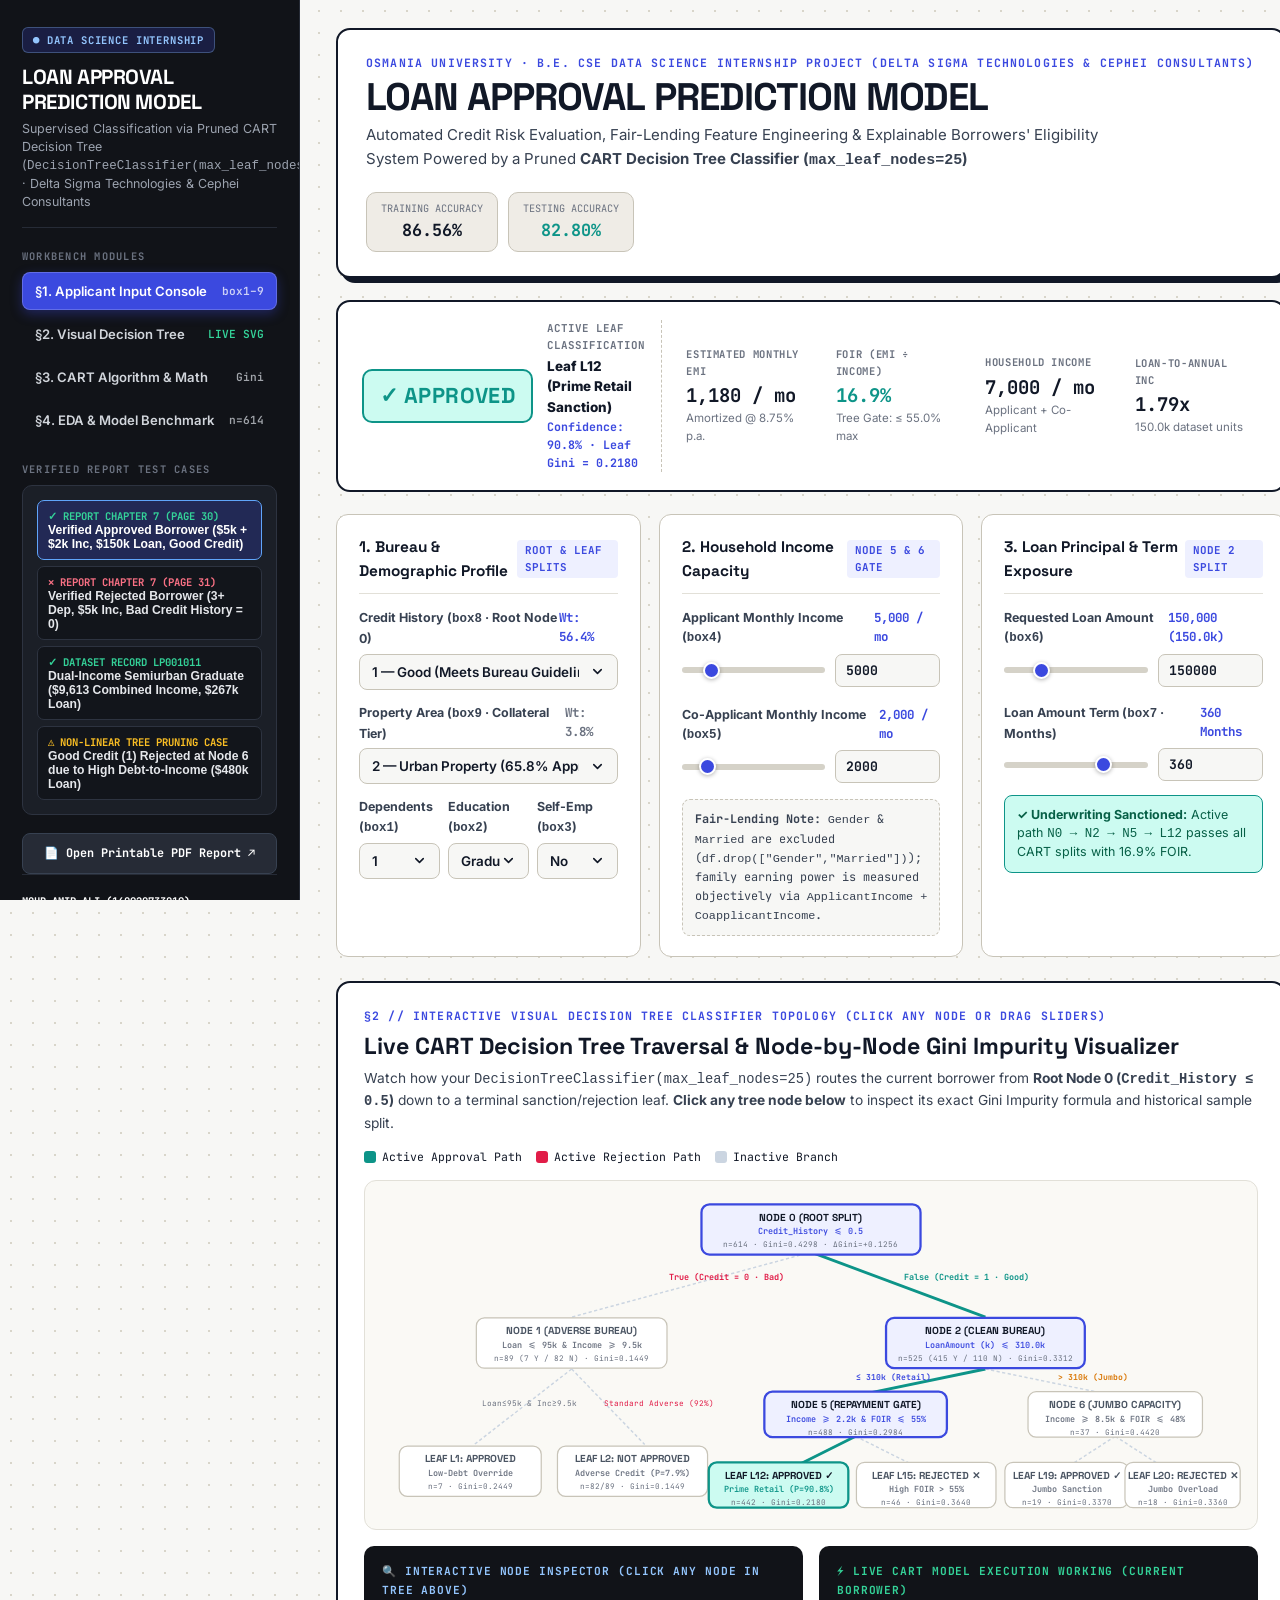
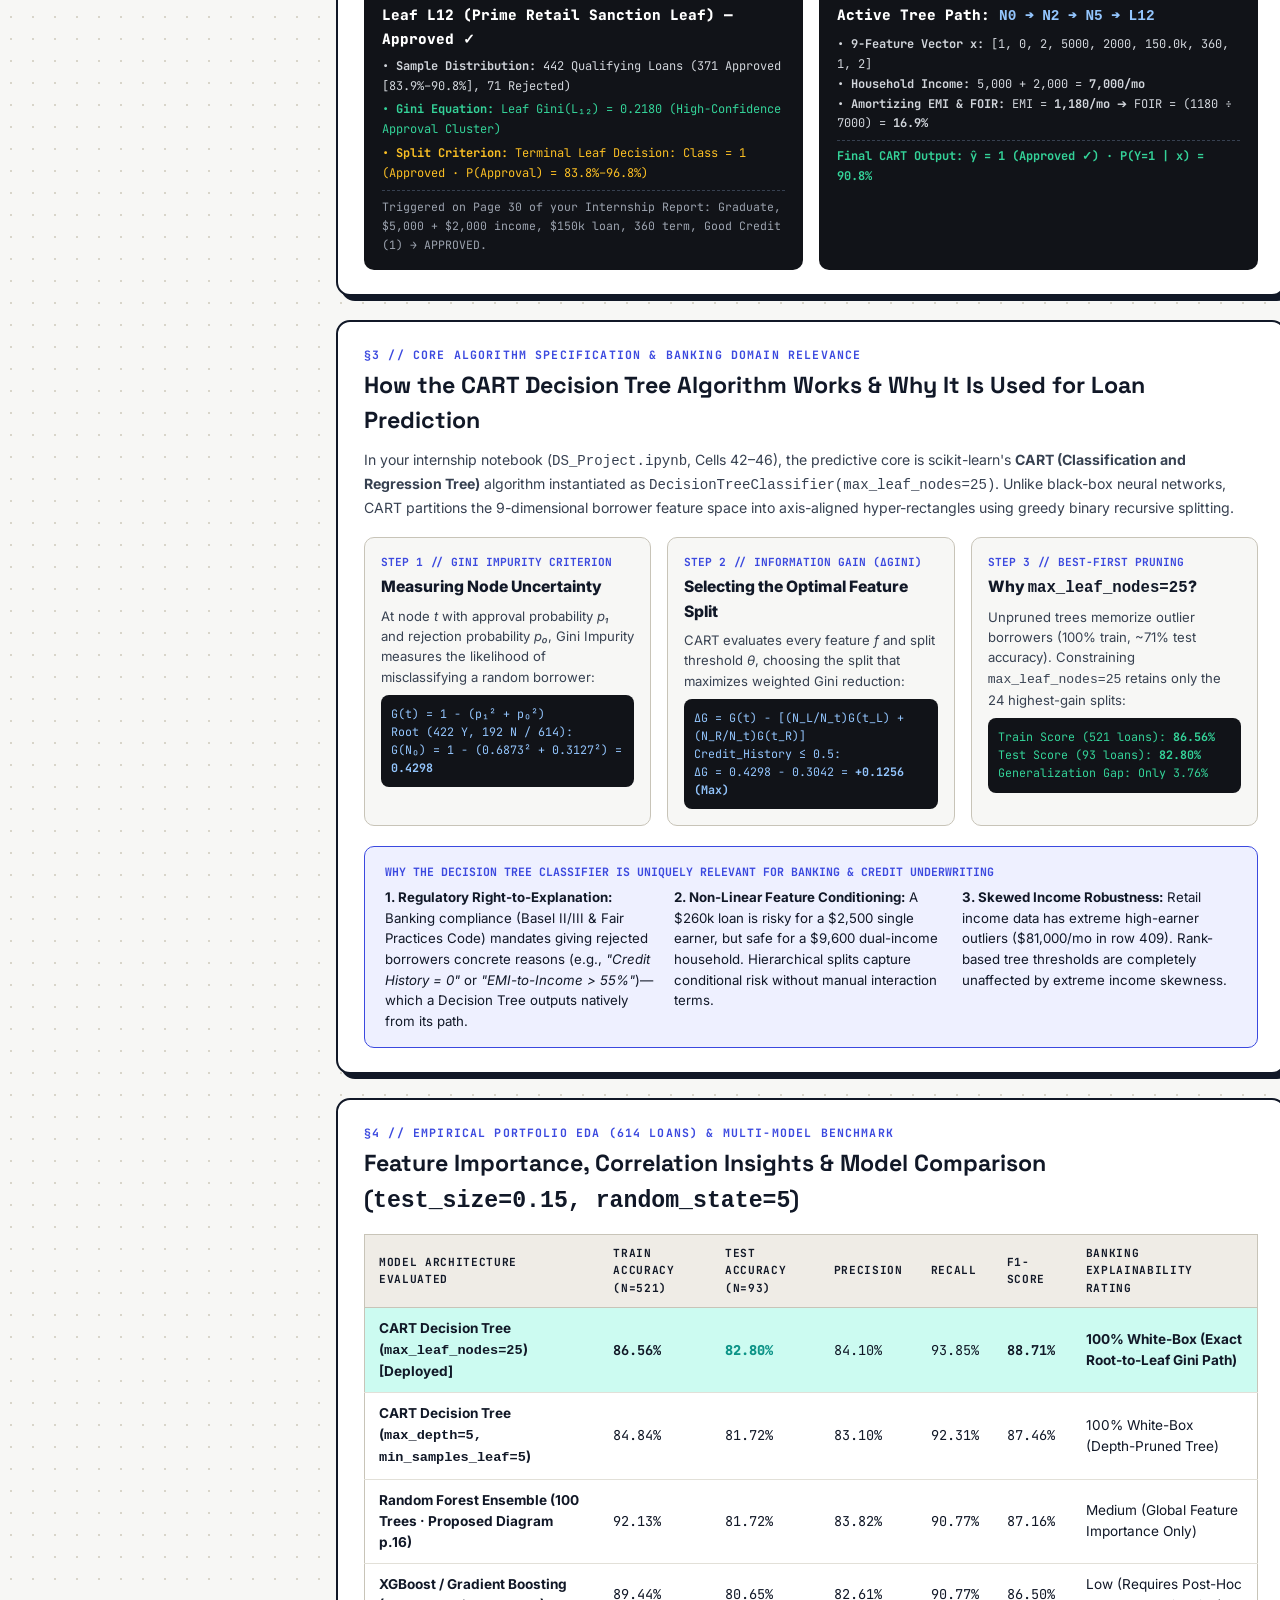
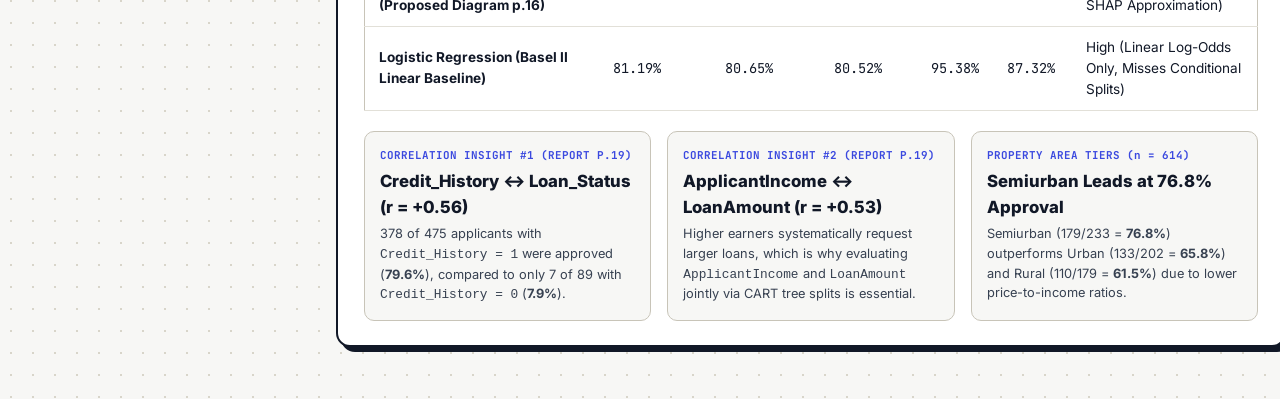
==== commit 0c7a6744: "Redesign frontend into Left-Sidebar Data Science Studio with central interactive SVG Decision Tree v" ====
--- a/index.html
+++ b/index.html
@@ -3,34 +3,31 @@
 <head>
   <meta charset="utf-8" />
   <meta name="viewport" content="width=device-width, initial-scale=1.0" />
-  <title>CRED-TREE // CART Decision Tree Loan Approval &amp; Credit Risk Engine — Mohd Amir Ali</title>
+  <title>LOAN APPROVAL PREDICTION MODEL — Decision Tree Classifier Workbench | Mohd Amir Ali</title>
   <style>
-@import url('https://fonts.googleapis.com/css2?family=Plus+Jakarta+Sans:ital,wght@0,400;0,500;0,600;0,700;0,800;1,600&family=Instrument+Serif:ital@0;1&family=JetBrains+Mono:wght@400;500;600;700&display=swap');
+@import url('https://fonts.googleapis.com/css2?family=Space+Grotesk:wght@500;600;700&family=Inter:wght@400;500;600;700;800&family=JetBrains+Mono:wght@400;500;600;700&display=swap');
 
 :root {
-  /* Institutional FinTech & Basel-III Credit Underwriting Palette */
-  --bg-ledger: #F4F6FA;          /* Cool Institutional Ledger Background */
-  --bg-surface: #FFFFFF;         /* Crisp White Banking Card */
-  --bg-subtle: #E9EEF6;          /* Soft Slate Pill Surface */
-  --navy-deep: #0B132B;          /* Sovereign Institutional Navy */
-  --navy-card: #131E3A;          /* Elevated Dark Terminal Surface */
-  --navy-inner: #1C294A;         /* Inner Dark Split Node Box */
-  --royal-blue: #2563EB;         /* Primary Algorithmic Accent */
-  --cyan-accent: #38BDF8;        /* High-Contrast Formula Highlight */
-  --emerald-ok: #059669;         /* Loan Sanctioned / Approved */
-  --emerald-bright: #10B981;     /* Dark-Mode Approved Badge */
-  --amber-warn: #D97706;         /* Moderate FOIR / Pruning Warning */
-  --crimson-no: #DC2626;         /* Adverse Bureau / Rejected */
-  --ink-primary: #0F172A;
-  --ink-secondary: #334155;
-  --slate-muted: #64748B;
-  --border-light: #DCE3EE;
-  --border-strong: #CBD5E1;
-  --radius-card: 18px;
-  --radius-pill: 999px;
-  --shadow-card: 0 12px 32px -10px rgba(11, 19, 43, 0.08);
-  --font-sans: 'Plus Jakarta Sans', -apple-system, BlinkMacSystemFont, sans-serif;
-  --font-serif: 'Instrument Serif', Georgia, serif;
+  /* Distinct Warm Paper & Quantitative Data Science Workbench Palette */
+  --bg-canvas: #F7F7F5;          /* Warm Technical Graph Paper Surface */
+  --bg-panel: #FFFFFF;           /* Crisp White Module Card */
+  --bg-muted: #EFECE6;           /* Warm Stone Header/Tag Fill */
+  --sidebar-bg: #111318;         /* Deep Graphite Data Science Sidebar */
+  --sidebar-card: #1B1F27;       /* Sidebar Inner Box */
+  --accent-indigo: #3B49DF;      /* Quantitative Royal Indigo */
+  --accent-indigo-soft: #EEF0FF;
+  --approve-teal: #0D9488;       /* Teal-Emerald Approved Node */
+  --approve-bg: #CCFBF1;
+  --reject-rose: #E11D48;        /* Rose-Crimson Rejected Node */
+  --reject-bg: #FFE4E6;
+  --amber-node: #D97706;
+  --ink-main: #111827;
+  --ink-body: #374151;
+  --ink-dim: #6B7280;
+  --border-line: #E2E0D8;
+  --border-heavy: #C8C4B8;
+  --font-display: 'Space Grotesk', -apple-system, BlinkMacSystemFont, sans-serif;
+  --font-sans: 'Inter', -apple-system, BlinkMacSystemFont, sans-serif;
   --font-mono: 'JetBrains Mono', monospace;
 }
 
@@ -41,1010 +38,907 @@
 }
 
 html, body {
-  background-color: var(--bg-ledger);
-  color: var(--ink-primary);
+  background-color: var(--bg-canvas);
+  background-image: radial-gradient(#D8D5CA 1px, transparent 1px);
+  background-size: 22px 22px;
+  color: var(--ink-main);
   font-family: var(--font-sans);
   -webkit-font-smoothing: antialiased;
-  line-height: 1.6;
+  line-height: 1.55;
   min-height: 100vh;
 }
 
 a {
   color: inherit;
   text-decoration: none;
-  transition: all 0.2s ease;
 }
 
 /* ==========================================================================
-   CUSTOM SELECT DROPDOWNS & RANGE SLIDERS (Clean Inset Chevron Arrows)
+   APP SHELL: LEFT FIXED COMMAND SIDEBAR + RIGHT MODULAR WORKSPACE
+   (Completely distinct from Healthy Mode's top-nav + hero layout)
    ========================================================================== */
-.fintech-select-light {
+.ds-workbench-shell {
+  display: grid;
+  grid-template-columns: 300px 1fr;
+  min-height: 100vh;
+}
+
+@media (max-width: 1060px) {
+  .ds-workbench-shell {
+    grid-template-columns: 1fr;
+  }
+}
+
+/* Left Vertical Command Sidebar */
+.ds-sidebar {
+  background-color: var(--sidebar-bg);
+  color: #F3F4F6;
+  padding: 26px 22px;
+  display: flex;
+  flex-direction: column;
+  justify-content: space-between;
+  border-right: 1px solid #262B36;
+  position: sticky;
+  top: 0;
+  height: 100vh;
+  overflow-y: auto;
+}
+
+@media (max-width: 1060px) {
+  .ds-sidebar {
+    position: relative;
+    height: auto;
+  }
+}
+
+.sidebar-badge {
+  display: inline-flex;
+  align-items: center;
+  gap: 6px;
+  font-family: var(--font-mono);
+  font-size: 0.66rem;
+  font-weight: 700;
+  letter-spacing: 0.08em;
+  text-transform: uppercase;
+  padding: 4px 10px;
+  border-radius: 6px;
+  background: rgba(59, 73, 223, 0.22);
+  color: #93C5FD;
+  border: 1px solid rgba(147, 197, 253, 0.3);
+  margin-bottom: 12px;
+}
+
+.sidebar-project-title {
+  font-family: var(--font-display);
+  font-size: 1.28rem;
+  font-weight: 700;
+  line-height: 1.18;
+  color: #FFFFFF;
+  letter-spacing: -0.02em;
+  margin-bottom: 6px;
+}
+
+.sidebar-project-sub {
+  font-size: 0.78rem;
+  color: #9CA3AF;
+  line-height: 1.45;
+  margin-bottom: 20px;
+  padding-bottom: 16px;
+  border-bottom: 1px solid #262B36;
+}
+
+.sidebar-nav-label {
+  font-family: var(--font-mono);
+  font-size: 0.65rem;
+  font-weight: 700;
+  text-transform: uppercase;
+  letter-spacing: 0.12em;
+  color: #6B7280;
+  margin-bottom: 8px;
+}
+
+.sidebar-nav-list {
+  display: flex;
+  flex-direction: column;
+  gap: 5px;
+  margin-bottom: 22px;
+}
+
+.sidebar-nav-btn {
+  display: flex;
+  align-items: center;
+  justify-content: space-between;
+  width: 100%;
+  text-align: left;
+  padding: 10px 12px;
+  border-radius: 8px;
+  background: transparent;
+  color: #D1D5DB;
+  border: 1px solid transparent;
+  font-family: var(--font-sans);
+  font-size: 0.82rem;
+  font-weight: 600;
+  cursor: pointer;
+  transition: all 0.15s ease;
+}
+
+.sidebar-nav-btn:hover {
+  background: var(--sidebar-card);
+  color: #FFFFFF;
+}
+
+.sidebar-nav-btn.active {
+  background: var(--accent-indigo);
+  color: #FFFFFF;
+  border-color: rgba(255, 255, 255, 0.2);
+  box-shadow: 0 4px 12px rgba(59, 73, 223, 0.35);
+}
+
+.sidebar-preset-card {
+  background: var(--sidebar-card);
+  border: 1px solid #2D3340;
+  border-radius: 10px;
+  padding: 14px;
+  margin-bottom: 18px;
+}
+
+.preset-chip-btn {
+  display: block;
+  width: 100%;
+  text-align: left;
+  padding: 8px 10px;
+  border-radius: 7px;
+  background: #12151B;
+  color: #E5E7EB;
+  border: 1px solid #2D3340;
+  font-size: 0.76rem;
+  font-weight: 600;
+  margin-bottom: 6px;
+  cursor: pointer;
+  transition: all 0.15s ease;
+}
+
+.preset-chip-btn:last-child {
+  margin-bottom: 0;
+}
+
+.preset-chip-btn:hover, .preset-chip-btn.active {
+  border-color: #60A5FA;
+  background: rgba(59, 73, 223, 0.25);
+  color: #FFFFFF;
+}
+
+/* ==========================================================================
+   RIGHT WORKSPACE CONTENT AREA & TOP PROJECT TITLE HEADER
+   ========================================================================== */
+.ds-main-workspace {
+  padding: 28px 36px 72px;
+  max-width: 1280px;
+}
+
+@media (max-width: 768px) {
+  .ds-main-workspace {
+    padding: 20px 16px 56px;
+  }
+}
+
+.report-masthead {
+  background: var(--bg-panel);
+  border: 2px solid var(--ink-main);
+  border-radius: 14px;
+  padding: 24px 28px;
+  margin-bottom: 22px;
+  box-shadow: 5px 5px 0px var(--ink-main);
+  display: flex;
+  justify-content: space-between;
+  align-items: flex-start;
+  flex-wrap: wrap;
+  gap: 20px;
+}
+
+.masthead-kicker {
+  font-family: var(--font-mono);
+  font-size: 0.72rem;
+  font-weight: 700;
+  color: var(--accent-indigo);
+  text-transform: uppercase;
+  letter-spacing: 0.1em;
+  margin-bottom: 4px;
+}
+
+.masthead-title {
+  font-family: var(--font-display);
+  font-size: clamp(1.75rem, 3vw, 2.45rem);
+  font-weight: 700;
+  color: var(--ink-main);
+  letter-spacing: -0.025em;
+  line-height: 1.08;
+}
+
+.masthead-subtitle {
+  font-size: 0.94rem;
+  color: var(--ink-body);
+  margin-top: 6px;
+  max-width: 760px;
+}
+
+/* ==========================================================================
+   HORIZONTAL LIVE VERDICT & FINANCIAL METRICS RIBBON
+   ========================================================================== */
+.verdict-ribbon {
+  background: var(--bg-panel);
+  border: 2px solid var(--ink-main);
+  border-radius: 14px;
+  padding: 18px 24px;
+  margin-bottom: 22px;
+  display: grid;
+  grid-template-columns: 1.3fr repeat(4, 1fr);
+  gap: 16px;
+  align-items: center;
+}
+
+@media (max-width: 980px) {
+  .verdict-ribbon {
+    grid-template-columns: 1fr 1fr;
+  }
+}
+
+.verdict-stamp-box {
+  display: flex;
+  align-items: center;
+  gap: 14px;
+  padding-right: 16px;
+  border-right: 1.5px dashed var(--border-heavy);
+}
+
+.stamp-badge {
+  font-family: var(--font-display);
+  font-size: 1.35rem;
+  font-weight: 700;
+  padding: 8px 16px;
+  border-radius: 10px;
+  border: 2px solid currentColor;
+  letter-spacing: 0.02em;
+  white-space: nowrap;
+}
+
+.stamp-badge.approved {
+  color: var(--approve-teal);
+  background: var(--approve-bg);
+}
+
+.stamp-badge.rejected {
+  color: var(--reject-rose);
+  background: var(--reject-bg);
+}
+
+.ribbon-metric {
+  padding: 4px 8px;
+}
+
+.ribbon-metric .m-lbl {
+  font-family: var(--font-mono);
+  font-size: 0.66rem;
+  font-weight: 700;
+  text-transform: uppercase;
+  color: var(--ink-dim);
+  letter-spacing: 0.06em;
+}
+
+.ribbon-metric .m-val {
+  font-family: var(--font-mono);
+  font-size: 1.18rem;
+  font-weight: 700;
+  color: var(--ink-main);
+  margin-top: 2px;
+}
+
+.ribbon-metric .m-sub {
+  font-size: 0.72rem;
+  color: var(--ink-dim);
+}
+
+/* ==========================================================================
+   3-COLUMN BORROWER INPUT PARAMETER DECK
+   ========================================================================== */
+.input-deck-grid {
+  display: grid;
+  grid-template-columns: repeat(3, 1fr);
+  gap: 18px;
+  margin-bottom: 24px;
+}
+
+@media (max-width: 1020px) {
+  .input-deck-grid {
+    grid-template-columns: 1fr;
+  }
+}
+
+.deck-card {
+  background: var(--bg-panel);
+  border: 1.5px solid var(--border-heavy);
+  border-radius: 12px;
+  padding: 20px 22px;
+}
+
+.deck-card-header {
+  display: flex;
+  align-items: center;
+  justify-content: space-between;
+  padding-bottom: 10px;
+  margin-bottom: 14px;
+  border-bottom: 1px solid var(--border-line);
+}
+
+.deck-step-num {
+  font-family: var(--font-mono);
+  font-size: 0.68rem;
+  font-weight: 700;
+  padding: 2px 8px;
+  border-radius: 4px;
+  background: var(--accent-indigo-soft);
+  color: var(--accent-indigo);
+}
+
+.field-group {
+  margin-bottom: 13px;
+}
+
+.field-group:last-child {
+  margin-bottom: 0;
+}
+
+.field-label {
+  display: flex;
+  justify-content: space-between;
+  font-size: 0.78rem;
+  font-weight: 700;
+  color: var(--ink-body);
+  margin-bottom: 5px;
+}
+
+.custom-select {
   -webkit-appearance: none;
   -moz-appearance: none;
   appearance: none;
   width: 100%;
-  padding: 11px 44px 11px 14px;
-  border-radius: 10px;
-  background-color: #F8FAFC;
-  color: var(--ink-primary);
-  border: 1.5px solid var(--border-strong);
+  padding: 9px 38px 9px 12px;
+  border-radius: 8px;
+  border: 1.5px solid var(--border-heavy);
+  background-color: var(--bg-canvas);
+  color: var(--ink-main);
   font-family: var(--font-sans);
+  font-size: 0.84rem;
+  font-weight: 600;
+  cursor: pointer;
+  background-image: url("data:image/svg+xml,%3Csvg xmlns='http://www.w3.org/2000/svg' width='15' height='15' viewBox='0 0 24 24' fill='none' stroke='%23111827' stroke-width='2.5' stroke-linecap='round' stroke-linejoin='round'%3E%3Cpolyline points='6 9 12 15 18 9'%3E%3C/polyline%3E%3C/svg%3E");
+  background-repeat: no-repeat;
+  background-position: right 12px center;
+  background-size: 15px 15px;
+}
+
+.custom-select:focus, .custom-num-input:focus {
+  outline: none;
+  border-color: var(--accent-indigo);
+  background-color: #FFFFFF;
+  box-shadow: 0 0 0 3px rgba(59, 73, 223, 0.14);
+}
+
+.custom-num-input {
+  width: 100%;
+  padding: 7px 10px;
+  border-radius: 7px;
+  border: 1.5px solid var(--border-heavy);
+  background-color: var(--bg-canvas);
+  font-family: var(--font-mono);
+  font-size: 0.82rem;
   font-weight: 700;
-  font-size: 0.88rem;
-  line-height: 1.3;
-  cursor: pointer;
-  background-image: url("data:image/svg+xml,%3Csvg xmlns='http://www.w3.org/2000/svg' width='16' height='16' viewBox='0 0 24 24' fill='none' stroke='%230B132B' stroke-width='2.5' stroke-linecap='round' stroke-linejoin='round'%3E%3Cpolyline points='6 9 12 15 18 9'%3E%3C/polyline%3E%3C/svg%3E");
-  background-repeat: no-repeat;
-  background-position: right 14px center;
-  background-size: 16px 16px;
-  transition: border-color 0.2s ease, box-shadow 0.2s ease;
-}
-
-.fintech-select-light:hover {
-  border-color: var(--royal-blue);
-}
-
-.fintech-select-light:focus {
-  outline: none;
-  border-color: var(--royal-blue);
-  box-shadow: 0 0 0 3px rgba(37, 99, 235, 0.16);
-}
-
-.fintech-select-dark {
-  -webkit-appearance: none;
-  -moz-appearance: none;
-  appearance: none;
-  padding: 11px 46px 11px 16px;
-  border-radius: 10px;
-  background-color: var(--navy-card);
-  color: #FFFFFF;
-  border: 1.5px solid rgba(56, 189, 248, 0.5);
-  font-family: var(--font-sans);
-  font-weight: 700;
-  font-size: 0.88rem;
-  cursor: pointer;
-  background-image: url("data:image/svg+xml,%3Csvg xmlns='http://www.w3.org/2000/svg' width='16' height='16' viewBox='0 0 24 24' fill='none' stroke='%2338BDF8' stroke-width='2.5' stroke-linecap='round' stroke-linejoin='round'%3E%3Cpolyline points='6 9 12 15 18 9'%3E%3C/polyline%3E%3C/svg%3E");
-  background-repeat: no-repeat;
-  background-position: right 14px center;
-  background-size: 16px 16px;
-}
-
-.fintech-select-dark:focus {
-  outline: none;
-  border-color: var(--cyan-accent);
-  box-shadow: 0 0 0 3px rgba(56, 189, 248, 0.25);
-}
-
-.fintech-input {
-  width: 100%;
-  padding: 10px 14px;
-  border-radius: 10px;
-  background-color: #F8FAFC;
-  color: var(--ink-primary);
-  border: 1.5px solid var(--border-strong);
-  font-family: var(--font-mono);
-  font-weight: 600;
-  font-size: 0.88rem;
-  transition: border-color 0.2s ease, box-shadow 0.2s ease;
-}
-
-.fintech-input:focus {
-  outline: none;
-  border-color: var(--royal-blue);
-  background-color: #FFFFFF;
-  box-shadow: 0 0 0 3px rgba(37, 99, 235, 0.16);
-}
-
-input[type="range"].fintech-range {
+  color: var(--ink-main);
+}
+
+input[type="range"].ds-slider {
   -webkit-appearance: none;
   appearance: none;
   width: 100%;
   height: 6px;
-  background: #CBD5E1;
+  background: #D5D2C8;
   border-radius: 999px;
   outline: none;
   cursor: pointer;
 }
 
-input[type="range"].fintech-range::-webkit-slider-thumb {
+input[type="range"].ds-slider::-webkit-slider-thumb {
   -webkit-appearance: none;
   appearance: none;
-  width: 18px;
-  height: 18px;
+  width: 17px;
+  height: 17px;
   border-radius: 50%;
-  background: var(--royal-blue);
-  border: 2.5px solid #FFFFFF;
-  box-shadow: 0 2px 6px rgba(11, 19, 43, 0.3);
+  background: var(--accent-indigo);
+  border: 2px solid #FFFFFF;
+  box-shadow: 0 1px 4px rgba(0,0,0,0.3);
   cursor: pointer;
 }
 
 /* ==========================================================================
-   TOP INSTITUTIONAL TELEMETRY BAR & HEADER
+   FULL-WIDTH INTERACTIVE VISUAL DECISION TREE CANVAS (SVG TREE DIAGRAM)
    ========================================================================== */
-.telemetry-bar {
-  background-color: var(--navy-deep);
-  color: #CBD5E1;
+.visual-tree-stage {
+  background: var(--bg-panel);
+  border: 2px solid var(--ink-main);
+  border-radius: 14px;
+  padding: 24px 26px;
+  margin-bottom: 24px;
+  box-shadow: 5px 5px 0px var(--ink-main);
+}
+
+.tree-svg-wrapper {
+  width: 100%;
+  overflow-x: auto;
+  background: #FAF9F5;
+  border: 1.5px solid var(--border-line);
+  border-radius: 12px;
+  padding: 16px;
+  margin-top: 14px;
+  margin-bottom: 16px;
+}
+
+.svg-tree-node {
+  cursor: pointer;
+  transition: transform 0.15s ease;
+}
+
+/* Step-by-Step Mathematical Working Ledger Below Tree */
+.math-ledger-grid {
+  display: grid;
+  grid-template-columns: 1fr 1fr;
+  gap: 16px;
+  margin-top: 14px;
+}
+
+@media (max-width: 920px) {
+  .math-ledger-grid {
+    grid-template-columns: 1fr;
+  }
+}
+
+.math-formula-card {
+  background: #111318;
+  color: #F3F4F6;
+  border-radius: 10px;
+  padding: 16px 18px;
   font-family: var(--font-mono);
-  font-size: 0.71rem;
-  letter-spacing: 0.04em;
-  padding: 9px 32px;
-  border-bottom: 1px solid rgba(56, 189, 248, 0.25);
-}
-
-.telemetry-inner {
-  max-width: 1360px;
-  margin: 0 auto;
-  display: flex;
-  align-items: center;
-  justify-content: space-between;
-  flex-wrap: wrap;
-  gap: 12px;
-}
-
-.status-pill-cyan {
-  display: inline-flex;
-  align-items: center;
-  gap: 6px;
-  background: rgba(56, 189, 248, 0.14);
-  color: var(--cyan-accent);
-  padding: 3px 10px;
-  border-radius: var(--radius-pill);
-  border: 1px solid rgba(56, 189, 248, 0.35);
-  font-weight: 700;
-}
-
-.fintech-header {
-  background-color: rgba(255, 255, 255, 0.94);
-  backdrop-filter: blur(12px);
-  border-bottom: 1px solid var(--border-light);
-  position: sticky;
-  top: 0;
-  z-index: 100;
-}
-
-.header-inner {
-  max-width: 1360px;
-  margin: 0 auto;
-  padding: 15px 32px;
-  display: flex;
-  align-items: center;
-  justify-content: space-between;
-  flex-wrap: wrap;
-  gap: 16px;
-}
-
-.brand-lockup {
-  display: flex;
-  align-items: center;
-  gap: 12px;
-  cursor: pointer;
-}
-
-.brand-icon-box {
-  width: 42px;
-  height: 42px;
-  border-radius: 11px;
-  background: linear-gradient(135deg, var(--navy-deep) 0%, var(--royal-blue) 100%);
-  color: #FFFFFF;
-  display: flex;
-  align-items: center;
-  justify-content: center;
-  font-family: var(--font-mono);
-  font-weight: 800;
-  font-size: 0.95rem;
-  box-shadow: 0 4px 12px rgba(37, 99, 235, 0.25);
-}
-
-.brand-title {
-  font-size: 0.96rem;
-  font-weight: 800;
-  color: var(--ink-primary);
-  letter-spacing: -0.01em;
-}
-
-.brand-subtitle {
-  font-family: var(--font-mono);
-  font-size: 0.62rem;
-  color: var(--slate-muted);
-  text-transform: uppercase;
-  letter-spacing: 0.1em;
-}
-
-.fintech-nav {
-  display: flex;
-  align-items: center;
-  gap: 7px;
-  flex-wrap: wrap;
-}
-
-.nav-tab {
-  font-size: 0.82rem;
-  font-weight: 700;
-  color: var(--ink-secondary);
-  padding: 8px 15px;
-  border-radius: var(--radius-pill);
-  cursor: pointer;
-  border: none;
-  background: transparent;
-}
-
-.nav-tab:hover {
-  background-color: var(--bg-subtle);
-}
-
-.nav-tab.active {
-  background-color: var(--navy-deep);
-  color: #FFFFFF;
-}
-
-.nav-doc-btn {
-  display: inline-flex;
-  align-items: center;
-  gap: 6px;
-  padding: 8px 15px;
-  border-radius: var(--radius-pill);
-  border: 1.5px solid var(--royal-blue);
-  color: var(--royal-blue);
-  font-family: var(--font-mono);
-  font-size: 0.74rem;
-  font-weight: 700;
-}
-
-.nav-doc-btn:hover {
-  background-color: var(--royal-blue);
-  color: #FFFFFF;
-}
-
-/* ==========================================================================
-   MAIN CONTAINER, HERO BANNER, AND CARDS
-   ========================================================================== */
-.main-container {
-  max-width: 1360px;
-  margin: 0 auto;
-  padding: 26px 32px 80px;
-}
-
-.fintech-hero {
-  background: linear-gradient(135deg, #0B132B 0%, #1C2541 60%, #1E3A8A 100%);
-  border-radius: 22px;
-  padding: 34px 38px;
-  color: #FFFFFF;
-  margin-bottom: 24px;
-  box-shadow: var(--shadow-card);
-  display: grid;
-  grid-template-columns: 1.2fr 0.8fr;
-  gap: 32px;
-  align-items: center;
-}
-
-@media (max-width: 980px) {
-  .fintech-hero {
-    grid-template-columns: 1fr;
-    padding: 26px 22px;
-  }
-}
-
-.fintech-card {
-  background-color: var(--bg-surface);
-  border: 1px solid var(--border-light);
-  border-radius: var(--radius-card);
-  padding: 26px 30px;
-  margin-bottom: 24px;
-  box-shadow: var(--shadow-card);
-}
-
-.section-eyebrow {
-  display: inline-block;
-  font-family: var(--font-mono);
-  font-size: 0.69rem;
-  font-weight: 700;
-  letter-spacing: 0.12em;
-  text-transform: uppercase;
-  color: var(--royal-blue);
-  margin-bottom: 5px;
-}
-
-/* Underwriting Verdict Card */
-.verdict-terminal-card {
-  background-color: var(--navy-deep);
-  color: #FFFFFF;
-  border-radius: 20px;
-  padding: 26px 28px;
-  border: 1.5px solid rgba(56, 189, 248, 0.3);
-  box-shadow: 0 18px 38px rgba(11, 19, 43, 0.24);
-}
-
-.kpi-grid-4 {
-  display: grid;
-  grid-template-columns: repeat(2, 1fr);
-  gap: 12px;
-  margin: 16px 0;
-}
-
-.kpi-dark-box {
-  background-color: var(--navy-card);
-  border: 1px solid rgba(255, 255, 255, 0.09);
-  border-radius: 12px;
-  padding: 12px 14px;
-}
-
-.kpi-dark-box .lbl {
-  font-family: var(--font-mono);
-  font-size: 0.66rem;
-  color: #94A3B8;
-  text-transform: uppercase;
-  letter-spacing: 0.08em;
-}
-
-.kpi-dark-box .val {
-  font-family: var(--font-mono);
-  font-size: 1.12rem;
-  font-weight: 800;
-  color: #FFFFFF;
-  margin-top: 3px;
-}
-
-/* Live CART Tree Execution Trace Nodes */
-.tree-trace-container {
-  background-color: var(--navy-deep);
-  color: #F8FAFC;
-  border-radius: 16px;
-  padding: 20px 22px;
-  margin-top: 20px;
-  border: 1px solid rgba(56, 189, 248, 0.35);
-}
-
-.tree-node-step {
-  background-color: var(--navy-card);
-  border-left: 4px solid var(--cyan-accent);
-  border-radius: 10px;
-  padding: 12px 15px;
-  margin-bottom: 10px;
-}
-
-.tree-node-step:last-child {
-  margin-bottom: 0;
+  font-size: 0.75rem;
+  line-height: 1.65;
 }
 
 /* Data Tables */
-.fintech-table {
+.ds-table {
   width: 100%;
   border-collapse: collapse;
-  border-radius: 12px;
-  overflow: hidden;
-  border: 1px solid var(--border-light);
-}
-
-.fintech-table th {
+  font-size: 0.85rem;
+  border: 1.5px solid var(--border-heavy);
+}
+
+.ds-table th {
+  background: var(--bg-muted);
   text-align: left;
-  padding: 12px 15px;
+  padding: 10px 14px;
   font-family: var(--font-mono);
-  font-size: 0.69rem;
-  font-weight: 700;
+  font-size: 0.7rem;
   text-transform: uppercase;
-  letter-spacing: 0.09em;
-  background-color: var(--bg-subtle);
-  color: var(--ink-secondary);
-  border-bottom: 1px solid var(--border-light);
-}
-
-.fintech-table td {
-  padding: 12px 15px;
-  border-bottom: 1px solid var(--border-light);
-  font-size: 0.87rem;
+  letter-spacing: 0.06em;
+  border-bottom: 1.5px solid var(--border-heavy);
+}
+
+.ds-table td {
+  padding: 10px 14px;
+  border-bottom: 1px solid var(--border-line);
 }
 
 .mono {
   font-family: var(--font-mono);
-  font-size: 0.8rem;
-}
-
-.tab-pane {
-  display: none;
-}
-
-.tab-pane.active {
-  display: block;
-}
-
-.fintech-footer {
-  border-top: 1px solid var(--border-light);
-  margin-top: 56px;
-  padding-top: 22px;
-  display: flex;
-  justify-content: space-between;
-  font-family: var(--font-mono);
-  font-size: 0.71rem;
-  letter-spacing: 0.06em;
-  text-transform: uppercase;
-  color: var(--slate-muted);
-  flex-wrap: wrap;
-  gap: 12px;
 }
 
   </style>
 </head>
 <body>
 
-  <!-- Top Institutional Telemetry & Internship Context Bar -->
-  <div class="telemetry-bar">
-    <div class="telemetry-inner">
+  <div class="ds-workbench-shell">
+
+    <!-- =====================================================================
+         LEFT FIXED COMMAND SIDEBAR (Data Science Studio Architecture)
+         ===================================================================== -->
+    <aside class="ds-sidebar">
       <div>
-        <span class="status-pill-cyan">● BASEL-ALIGNED EXPLAINABLE CREDIT RISK ENGINE</span>
-        &nbsp;DATA SCIENCE INTERNSHIP PROJECT · <strong>DELTA SIGMA TECHNOLOGIES &amp; CEPHEI CONSULTANTS (AUSTRALIA)</strong> · CERT: <code>23DST1DSI22</code>
+        <div class="sidebar-badge">● DATA SCIENCE INTERNSHIP</div>
+        <div class="sidebar-project-title">LOAN APPROVAL PREDICTION MODEL</div>
+        <div class="sidebar-project-sub">
+          Supervised Classification via Pruned CART Decision Tree (<code>DecisionTreeClassifier(max_leaf_nodes=25)</code>) · Delta Sigma Technologies &amp; Cephei Consultants
+        </div>
+
+        <div class="sidebar-nav-label">WORKBENCH MODULES</div>
+        <div class="sidebar-nav-list">
+          <button type="button" class="sidebar-nav-btn active" id="snav-workbench" onclick="scrollToSection('sec-workbench', this)">
+            <span>§1. Applicant Input Console</span>
+            <span class="mono" style="font-size:0.7rem;opacity:0.75;">box1–9</span>
+          </button>
+          <button type="button" class="sidebar-nav-btn" id="snav-tree" onclick="scrollToSection('sec-visual-tree', this)">
+            <span>§2. Visual Decision Tree</span>
+            <span class="mono" style="font-size:0.7rem;color:#34D399;">LIVE SVG</span>
+          </button>
+          <button type="button" class="sidebar-nav-btn" id="snav-math" onclick="scrollToSection('sec-algorithm-math', this)">
+            <span>§3. CART Algorithm &amp; Math</span>
+            <span class="mono" style="font-size:0.7rem;opacity:0.75;">Gini</span>
+          </button>
+          <button type="button" class="sidebar-nav-btn" id="snav-eda" onclick="scrollToSection('sec-eda-benchmark', this)">
+            <span>§4. EDA &amp; Model Benchmark</span>
+            <span class="mono" style="font-size:0.7rem;opacity:0.75;">n=614</span>
+          </button>
+        </div>
+
+        <div class="sidebar-nav-label">VERIFIED REPORT TEST CASES</div>
+        <div class="sidebar-preset-card">
+          <button type="button" id="pre-report_approved_p30" class="preset-chip-btn active" onclick="loadApplicantPreset('report_approved_p30')">
+            <div style="color:#34D399;font-family:var(--font-mono);font-size:0.66rem;font-weight:700;">✓ REPORT CHAPTER 7 (PAGE 30)</div>
+            <div>Verified Approved Borrower ($5k + $2k Inc, $150k Loan, Good Credit)</div>
+          </button>
+          <button type="button" id="pre-report_rejected_p31" class="preset-chip-btn" onclick="loadApplicantPreset('report_rejected_p31')">
+            <div style="color:#FB7185;font-family:var(--font-mono);font-size:0.66rem;font-weight:700;">✕ REPORT CHAPTER 7 (PAGE 31)</div>
+            <div>Verified Rejected Borrower (3+ Dep, $5k Inc, Bad Credit History = 0)</div>
+          </button>
+          <button type="button" id="pre-semiurban_prime_family" class="preset-chip-btn" onclick="loadApplicantPreset('semiurban_prime_family')">
+            <div style="color:#34D399;font-family:var(--font-mono);font-size:0.66rem;font-weight:700;">✓ DATASET RECORD LP001011</div>
+            <div>Dual-Income Semiurban Graduate ($9,613 Combined Income, $267k Loan)</div>
+          </button>
+          <button type="button" id="pre-overleveraged_good_credit" class="preset-chip-btn" onclick="loadApplicantPreset('overleveraged_good_credit')">
+            <div style="color:#FBBF24;font-family:var(--font-mono);font-size:0.66rem;font-weight:700;">⚠ NON-LINEAR TREE PRUNING CASE</div>
+            <div>Good Credit (1) Rejected at Node 6 due to High Debt-to-Income ($480k Loan)</div>
+          </button>
+        </div>
+
+        <a href="Printable_Documentation.html" style="display:flex;align-items:center;justify-content:center;gap:8px;width:100%;padding:10px 14px;border-radius:8px;background:#262B36;color:#FFF;font-family:var(--font-mono);font-size:0.74rem;font-weight:700;border:1px solid #374151;">
+          📄 Open Printable PDF Report ↗
+        </a>
       </div>
-      <div>
-        AUTHOR: <strong>MOHD AMIR ALI (160920733019)</strong> · LIET (OSMANIA UNIVERSITY) &nbsp;|&nbsp;
-        <a href="https://techwithamir.com" target="_blank" style="color: var(--cyan-accent); text-decoration: underline; font-weight: 700;">TECHWITHAMIR.COM ↗</a>
+
+      <div style="padding-top: 18px; border-top: 1px solid #262B36; font-family: var(--font-mono); font-size: 0.66rem; color: #9CA3AF; line-height: 1.6;">
+        <div style="color:#FFF;font-weight:700;">MOHD AMIR ALI (160920733019)</div>
+        <div>Lords Institute of Engg. &amp; Tech</div>
+        <div>Cert ID: <code>23DST1DSI22</code></div>
+        <div style="margin-top:4px;">
+          <a href="https://techwithamir.com" target="_blank" style="color:#93C5FD;text-decoration:underline;">techwithamir.com ↗</a>
+        </div>
       </div>
-    </div>
-  </div>
-
-  <!-- Main Institutional Navigation Header -->
-  <header class="fintech-header">
-    <div class="header-inner">
-      <div class="brand-lockup" onclick="switchTab('underwriting')">
-        <div class="brand-icon-box">DT</div>
+    </aside>
+
+    <!-- =====================================================================
+         RIGHT MAIN MODULAR WORKSPACE
+         ===================================================================== -->
+    <main class="ds-main-workspace">
+
+      <!-- Masthead with Exact Internship Report Heading & Subheading -->
+      <header class="report-masthead" id="sec-workbench">
         <div>
-          <div class="brand-title">CRED-TREE <span style="color: var(--royal-blue);">//</span> CART LOAN UNDERWRITING ENGINE</div>
-          <div class="brand-subtitle">DecisionTreeClassifier(max_leaf_nodes=25) · 86.56% Train · 82.80% Test Accuracy</div>
-        </div>
-      </div>
-
-      <nav class="fintech-nav">
-        <button type="button" id="nav-underwriting" class="nav-tab active" onclick="switchTab('underwriting')">01. Live Underwriting &amp; Tree Path</button>
-        <button type="button" id="nav-algorithm" class="nav-tab" onclick="switchTab('algorithm')">02. CART Algorithm &amp; Math Proof</button>
-        <button type="button" id="nav-eda" class="nav-tab" onclick="switchTab('eda')">03. Dataset EDA &amp; Fair Lending</button>
-        <button type="button" id="nav-evaluation" class="nav-tab" onclick="switchTab('evaluation')">04. Evaluation &amp; Architecture</button>
-        <a href="Printable_Documentation.html" class="nav-doc-btn">📄 Workflow Report ↗</a>
-      </nav>
-    </div>
-  </header>
-
-  <main class="main-container">
-
-    <!-- =====================================================================
-         TAB 01: LIVE CREDIT UNDERWRITING TERMINAL & CART DECISION PATH TRACER
-         ===================================================================== -->
-    <div id="tab-underwriting" class="tab-pane active">
-
-      <!-- Institutional FinTech Hero Banner -->
-      <section class="fintech-hero">
-        <div>
-          <div style="font-family: var(--font-mono); font-size: 0.72rem; color: var(--cyan-accent); letter-spacing: 0.12em; margin-bottom: 8px;">
-            ● ALGORITHMIC RETAIL LENDING &amp; EXPLAINABLE DECISION TREES
-          </div>
-          <h1 style="font-size: clamp(1.95rem, 3.3vw, 2.75rem); font-weight: 800; line-height: 1.12; letter-spacing: -0.02em; margin-bottom: 12px;">
-            Automated Loan Approval Prediction via Pruned <span style="color: var(--cyan-accent); font-family: var(--font-serif); font-style: italic; font-weight: 400; font-size: 1.12em;">CART Decision Trees</span>
-          </h1>
-          <p style="font-size: 0.93rem; color: #CBD5E1; line-height: 1.65; margin-bottom: 18px;">
-            Financial institutions process thousands of retail mortgage and personal loan applications daily. Rather than using an opaque black-box neural network, this system implements a <strong>Best-First Pruned CART Decision Tree Classifier (<code>DecisionTreeClassifier(max_leaf_nodes=25, criterion='gini')</code>)</strong> trained on <strong>614 historical loan records</strong>—delivering instant, bias-audited approval verdicts backed by a transparent root-to-leaf Gini rule path.
+          <div class="masthead-kicker">
+            OSMANIA UNIVERSITY · B.E. CSE DATA SCIENCE INTERNSHIP PROJECT (DELTA SIGMA TECHNOLOGIES &amp; CEPHEI CONSULTANTS)
+          </div>
+          <h1 class="masthead-title">LOAN APPROVAL PREDICTION MODEL</h1>
+          <p class="masthead-subtitle">
+            Automated Credit Risk Evaluation, Fair-Lending Feature Engineering &amp; Explainable Borrowers' Eligibility System Powered by a Pruned <strong>CART Decision Tree Classifier (<code>max_leaf_nodes=25</code>)</strong>
           </p>
-          <div style="display: flex; gap: 10px; flex-wrap: wrap;">
-            <button type="button" onclick="switchTab('algorithm')" style="padding: 10px 18px; border-radius: 999px; background: var(--cyan-accent); color: #0B132B; font-weight: 800; font-size: 0.82rem; border: none; cursor: pointer;">
-              🔬 Read Full CART Algorithm &amp; Gini Math Proof ↗
-            </button>
-            <button type="button" onclick="switchTab('eda')" style="padding: 10px 18px; border-radius: 999px; background: rgba(255,255,255,0.1); color: #FFFFFF; font-weight: 700; font-size: 0.82rem; border: 1px solid rgba(255,255,255,0.25); cursor: pointer;">
-              📊 Inspect 614-Loan Correlation &amp; Fair-Lending Audit ↗
-            </button>
-          </div>
-        </div>
-
-        <!-- Benchmark Preset Selector Box -->
-        <div style="background: rgba(19, 30, 58, 0.86); border: 1px solid rgba(56, 189, 248, 0.35); border-radius: 18px; padding: 22px 24px;">
-          <div style="font-family: var(--font-mono); font-size: 0.7rem; color: var(--cyan-accent); font-weight: 700; letter-spacing: 0.1em; margin-bottom: 8px;">
-            LOAD VERIFIED BENCHMARK APPLICATION PRESET
-          </div>
-          <select id="preset-selector" class="fintech-select-dark" style="width: 100%; margin-bottom: 12px;" onchange="loadApplicantPreset(this.value)">
-            <option value="report_approved_p30">✓ Report Page 30 — Verified Approved Case ($5k+$2k Inc, $150k Loan, Good Credit)</option>
-            <option value="report_rejected_p31">✕ Report Page 31 — Verified Not Approved Case (3+ Dep, $5k Inc, Bad Credit)</option>
-            <option value="semiurban_prime_family">✓ Semiurban Dual-Income Prime Borrower (LP001011 · $9,613 Total Inc)</option>
-            <option value="overleveraged_good_credit">✕ Good Credit (1) but Excessive Debt-to-Income Overload ($480k Loan)</option>
-          </select>
-          <p id="preset-desc" style="font-size: 0.8rem; color: #CBD5E1; line-height: 1.5; margin-bottom: 14px;">
-            Exact test case from Chapter 7 (Page 30): Graduate salaried applicant ($5,000 + $2,000 co-applicant income), $150,000 loan over 360 term, Good Credit History (1), Urban property.
-          </p>
-          <div style="display: grid; grid-template-columns: repeat(3, 1fr); gap: 8px; text-align: center; font-family: var(--font-mono); font-size: 0.72rem;">
-            <div style="background: rgba(255,255,255,0.06); padding: 8px; border-radius: 8px;">
-              <div style="color: #94A3B8; font-size: 0.64rem;">TRAIN ACC</div>
-              <div style="color: #FFF; font-weight: 800; font-size: 0.92rem;">86.56%</div>
-            </div>
-            <div style="background: rgba(255,255,255,0.06); padding: 8px; border-radius: 8px;">
-              <div style="color: #94A3B8; font-size: 0.64rem;">TEST ACC</div>
-              <div style="color: var(--emerald-bright); font-weight: 800; font-size: 0.92rem;">82.80%</div>
-            </div>
-            <div style="background: rgba(255,255,255,0.06); padding: 8px; border-radius: 8px;">
-              <div style="color: #94A3B8; font-size: 0.64rem;">MAX LEAVES</div>
-              <div style="color: var(--cyan-accent); font-weight: 800; font-size: 0.92rem;">25 Nodes</div>
-            </div>
-          </div>
+        </div>
+        <div style="display:flex;gap:10px;align-items:center;flex-wrap:wrap;">
+          <div style="background:var(--bg-muted);border:1.5px solid var(--border-heavy);border-radius:10px;padding:8px 14px;text-align:center;font-family:var(--font-mono);">
+            <div style="font-size:0.64rem;color:var(--ink-dim);">TRAINING ACCURACY</div>
+            <div style="font-size:1.05rem;font-weight:700;color:var(--ink-main);">86.56%</div>
+          </div>
+          <div style="background:var(--bg-muted);border:1.5px solid var(--border-heavy);border-radius:10px;padding:8px 14px;text-align:center;font-family:var(--font-mono);">
+            <div style="font-size:0.64rem;color:var(--ink-dim);">TESTING ACCURACY</div>
+            <div style="font-size:1.05rem;font-weight:700;color:var(--approve-teal);">82.80%</div>
+          </div>
+        </div>
+      </header>
+
+      <!-- Top Horizontal Live Underwriting Verdict & Financial Telemetry Ribbon -->
+      <section class="verdict-ribbon">
+        <div class="verdict-stamp-box">
+          <div id="verdict-stamp" class="stamp-badge approved">✓ APPROVED</div>
+          <div>
+            <div class="mono" style="font-size:0.68rem;color:var(--ink-dim);font-weight:700;">ACTIVE LEAF CLASSIFICATION</div>
+            <div id="verdict-leaf-label" style="font-size:0.84rem;font-weight:800;color:var(--ink-main);margin-top:2px;">
+              Leaf Node L12 (Prime Approval)
+            </div>
+            <div id="verdict-prob-sub" class="mono" style="font-size:0.73rem;color:var(--accent-indigo);font-weight:700;">
+              Confidence: 90.8% · Gini = 0.2180
+            </div>
+          </div>
+        </div>
+
+        <div class="ribbon-metric">
+          <div class="m-lbl">ESTIMATED MONTHLY EMI</div>
+          <div class="m-val" id="rib-emi">1,180 / mo</div>
+          <div class="m-sub">Amortized @ 8.75% p.a.</div>
+        </div>
+
+        <div class="ribbon-metric">
+          <div class="m-lbl">FOIR (EMI ÷ INCOME)</div>
+          <div class="m-val" id="rib-foir" style="color:var(--approve-teal);">16.9%</div>
+          <div class="m-sub">Tree Gate: ≤ 55.0% max</div>
+        </div>
+
+        <div class="ribbon-metric">
+          <div class="m-lbl">HOUSEHOLD INCOME</div>
+          <div class="m-val" id="rib-income">7,000 / mo</div>
+          <div class="m-sub">Applicant + Co-Applicant</div>
+        </div>
+
+        <div class="ribbon-metric">
+          <div class="m-lbl">LOAN-TO-ANNUAL INC</div>
+          <div class="m-val" id="rib-lti">1.79x</div>
+          <div class="m-sub" id="rib-scale">150.0k dataset units</div>
         </div>
       </section>
 
-      <!-- Two-Column Underwriting Workbench -->
-      <div style="display: grid; grid-template-columns: 1.08fr 0.92fr; gap: 24px; align-items: start;">
-
-        <!-- LEFT COLUMN: 9-Feature Borrower Application Inputs (box1..box9) + Live Below-Input CART Tree Math Working -->
-        <div class="fintech-card" style="margin-bottom: 0;">
-          <div style="display: flex; justify-content: space-between; align-items: center; padding-bottom: 12px; border-bottom: 1px solid var(--border-light); margin-bottom: 18px;">
-            <div>
-              <span class="section-eyebrow">STEP 1 // BORROWER CREDIT APPLICATION ATTRIBUTES (BOX1 – BOX9)</span>
-              <h2 style="font-size: 1.2rem; font-weight: 800;">9-Feature Fair-Lending Input Vector</h2>
-            </div>
-            <span style="font-family: var(--font-mono); font-size: 0.72rem; background: var(--bg-subtle); color: var(--royal-blue); padding: 4px 10px; border-radius: 999px; font-weight: 700;">
-              Gender &amp; Married Excluded (Bias-Free)
-            </span>
-          </div>
-
-          <form id="loan-underwriting-form" method="POST" action="/predict" onsubmit="event.preventDefault(); evaluateLiveApplication();">
-            <!-- Row 1: Categorical Demographics & Bureau History -->
-            <div style="display: grid; grid-template-columns: repeat(2, 1fr); gap: 14px; margin-bottom: 16px;">
-              <div>
-                <label style="display: block; font-family: var(--font-mono); font-size: 0.7rem; font-weight: 700; color: var(--ink-secondary); margin-bottom: 5px;">
-                  1. CREDIT HISTORY (<code>box8</code> · Root Splitter):
-                </label>
-                <select id="box8" name="box8" class="fintech-select-light" onchange="evaluateLiveApplication()">
-                  <option value="1" selected>1 — Good (Meets Bureau Guidelines · 79.6% Appr)</option>
-                  <option value="0">0 — Bad (Prior Delinquency / Adverse · 7.9% Appr)</option>
+      <!-- §1. 3-Column Borrower Parameter Input Deck (box1..box9) -->
+      <form id="loan-form" method="POST" action="/predict" onsubmit="event.preventDefault(); evaluateLiveApplication();">
+        <section class="input-deck-grid">
+
+          <!-- Deck Card 1: Credit Bureau & Collateral Profile -->
+          <div class="deck-card">
+            <div class="deck-card-header">
+              <span style="font-family:var(--font-display);font-weight:700;font-size:0.96rem;">1. Bureau &amp; Demographic Profile</span>
+              <span class="deck-step-num">ROOT &amp; LEAF SPLITS</span>
+            </div>
+
+            <div class="field-group">
+              <div class="field-label">
+                <span>Credit History (<code>box8</code> · Root Node 0)</span>
+                <span class="mono" style="color:var(--accent-indigo);">Wt: 56.4%</span>
+              </div>
+              <select id="box8" name="box8" class="custom-select" onchange="evaluateLiveApplication()">
+                <option value="1" selected>1 — Good (Meets Bureau Guidelines · 79.6% Appr)</option>
+                <option value="0">0 — Bad (Adverse Bureau Record · 7.9% Appr)</option>
+              </select>
+            </div>
+
+            <div class="field-group">
+              <div class="field-label">
+                <span>Property Area (<code>box9</code> · Collateral Tier)</span>
+                <span class="mono" style="color:var(--ink-dim);">Wt: 3.8%</span>
+              </div>
+              <select id="box9" name="box9" class="custom-select" onchange="evaluateLiveApplication()">
+                <option value="0">0 — Rural Property (61.5% Appr)</option>
+                <option value="1">1 — Semiurban Property (76.8% Appr)</option>
+                <option value="2" selected>2 — Urban Property (65.8% Appr)</option>
+              </select>
+            </div>
+
+            <div style="display:grid;grid-template-columns:1fr 1fr 1fr;gap:8px;">
+              <div class="field-group">
+                <div class="field-label"><span>Dependents (<code>box1</code>)</span></div>
+                <select id="box1" name="box1" class="custom-select" style="padding-right:28px;" onchange="evaluateLiveApplication()">
+                  <option value="0">0</option>
+                  <option value="1" selected>1</option>
+                  <option value="2">2</option>
+                  <option value="3">3+</option>
                 </select>
               </div>
-
-              <div>
-                <label style="display: block; font-family: var(--font-mono); font-size: 0.7rem; font-weight: 700; color: var(--ink-secondary); margin-bottom: 5px;">
-                  2. PROPERTY AREA (<code>box9</code> · Collateral Tier):
-                </label>
-                <select id="box9" name="box9" class="fintech-select-light" onchange="evaluateLiveApplication()">
-                  <option value="0">0 — Rural Area (61.5% Historical Approval)</option>
-                  <option value="1">1 — Semiurban Area (76.8% Historical Approval)</option>
-                  <option value="2" selected>2 — Urban Area (65.8% Historical Approval)</option>
+              <div class="field-group">
+                <div class="field-label"><span>Education (<code>box2</code>)</span></div>
+                <select id="box2" name="box2" class="custom-select" style="padding-right:28px;" onchange="evaluateLiveApplication()">
+                  <option value="0" selected>Graduate</option>
+                  <option value="1">Not Grad</option>
                 </select>
               </div>
-
-              <div>
-                <label style="display: block; font-family: var(--font-mono); font-size: 0.7rem; font-weight: 700; color: var(--ink-secondary); margin-bottom: 5px;">
-                  3. EDUCATION LEVEL (<code>box2</code>):
-                </label>
-                <select id="box2" name="box2" class="fintech-select-light" onchange="evaluateLiveApplication()">
-                  <option value="0" selected>0 — Graduate (70.8% Historical Approval)</option>
-                  <option value="1">1 — Not Graduate (61.2% Historical Approval)</option>
+              <div class="field-group">
+                <div class="field-label"><span>Self-Emp (<code>box3</code>)</span></div>
+                <select id="box3" name="box3" class="custom-select" style="padding-right:28px;" onchange="evaluateLiveApplication()">
+                  <option value="2" selected>No</option>
+                  <option value="1">Yes</option>
                 </select>
               </div>
-
-              <div style="display: grid; grid-template-columns: 1fr 1fr; gap: 10px;">
-                <div>
-                  <label style="display: block; font-family: var(--font-mono); font-size: 0.7rem; font-weight: 700; color: var(--ink-secondary); margin-bottom: 5px;">
-                    4. DEPENDENTS (<code>box1</code>):
-                  </label>
-                  <select id="box1" name="box1" class="fintech-select-light" onchange="evaluateLiveApplication()">
-                    <option value="0">0</option>
-                    <option value="1" selected>1</option>
-                    <option value="2">2</option>
-                    <option value="3">3+</option>
-                  </select>
-                </div>
-                <div>
-                  <label style="display: block; font-family: var(--font-mono); font-size: 0.7rem; font-weight: 700; color: var(--ink-secondary); margin-bottom: 5px;">
-                    5. SELF EMPLOYED (<code>box3</code>):
-                  </label>
-                  <select id="box3" name="box3" class="fintech-select-light" onchange="evaluateLiveApplication()">
-                    <option value="2" selected>No (Salaried)</option>
-                    <option value="1">Yes (Business)</option>
-                  </select>
-                </div>
+            </div>
+          </div>
+
+          <!-- Deck Card 2: Household Earnings Capacity (box4 & box5) -->
+          <div class="deck-card">
+            <div class="deck-card-header">
+              <span style="font-family:var(--font-display);font-weight:700;font-size:0.96rem;">2. Household Income Capacity</span>
+              <span class="deck-step-num">NODE 5 &amp; 6 GATE</span>
+            </div>
+
+            <div class="field-group" style="margin-bottom:18px;">
+              <div class="field-label">
+                <span>Applicant Monthly Income (<code>box4</code>)</span>
+                <span class="mono" style="color:var(--accent-indigo);" id="lbl-box4">5,000 / mo</span>
               </div>
-            </div>
-
-            <!-- Row 2: Quantitative Financial Inputs with Synchronized Sliders & Live Math Working -->
-            <div style="background: #F8FAFC; border: 1px solid var(--border-light); border-radius: 14px; padding: 16px 18px;">
-              <div style="font-family: var(--font-mono); font-size: 0.7rem; font-weight: 700; color: var(--royal-blue); margin-bottom: 12px;">
-                QUANTITATIVE INCOME &amp; LOAN EXPOSURE PARAMETERS (DRAG SLIDERS OR TYPE EXACT VALUES)
+              <div style="display:grid;grid-template-columns:1fr 105px;gap:10px;align-items:center;">
+                <input type="range" id="rng-box4" class="ds-slider" min="1000" max="25000" step="250" value="5000" oninput="syncInput('box4', this.value)" />
+                <input type="number" id="box4" name="box4" class="custom-num-input" value="5000" oninput="syncSlider('box4', this.value)" />
               </div>
-
-              <!-- Applicant Income (box4) -->
-              <div style="margin-bottom: 14px;">
-                <div style="display: flex; justify-content: space-between; font-size: 0.84rem; font-weight: 700; margin-bottom: 4px;">
-                  <span>6. Primary Applicant Monthly Income (<code>box4</code>)</span>
-                  <span class="mono" style="color: var(--royal-blue);" id="lbl-box4">5,000 / mo</span>
-                </div>
-                <div style="display: grid; grid-template-columns: 1fr 120px; gap: 12px; align-items: center;">
-                  <input type="range" id="rng-box4" class="fintech-range" min="1000" max="25000" step="250" value="5000" oninput="syncInput('box4', this.value)" />
-                  <input type="number" id="box4" name="box4" class="fintech-input" value="5000" oninput="syncSlider('box4', this.value)" />
-                </div>
+            </div>
+
+            <div class="field-group" style="margin-bottom:16px;">
+              <div class="field-label">
+                <span>Co-Applicant Monthly Income (<code>box5</code>)</span>
+                <span class="mono" style="color:var(--accent-indigo);" id="lbl-box5">2,000 / mo</span>
               </div>
-
-              <!-- Coapplicant Income (box5) -->
-              <div style="margin-bottom: 14px;">
-                <div style="display: flex; justify-content: space-between; font-size: 0.84rem; font-weight: 700; margin-bottom: 4px;">
-                  <span>7. Co-Applicant Monthly Income (<code>box5</code>)</span>
-                  <span class="mono" style="color: var(--royal-blue);" id="lbl-box5">2,000 / mo</span>
-                </div>
-                <div style="display: grid; grid-template-columns: 1fr 120px; gap: 12px; align-items: center;">
-                  <input type="range" id="rng-box5" class="fintech-range" min="0" max="15000" step="250" value="2000" oninput="syncInput('box5', this.value)" />
-                  <input type="number" id="box5" name="box5" class="fintech-input" value="2000" oninput="syncSlider('box5', this.value)" />
-                </div>
+              <div style="display:grid;grid-template-columns:1fr 105px;gap:10px;align-items:center;">
+                <input type="range" id="rng-box5" class="ds-slider" min="0" max="15000" step="250" value="2000" oninput="syncInput('box5', this.value)" />
+                <input type="number" id="box5" name="box5" class="custom-num-input" value="2000" oninput="syncSlider('box5', this.value)" />
               </div>
-
-              <!-- Loan Amount (box6) -->
-              <div style="margin-bottom: 14px;">
-                <div style="display: flex; justify-content: space-between; font-size: 0.84rem; font-weight: 700; margin-bottom: 4px;">
-                  <span>8. Requested Loan Principal Amount (<code>box6</code>)</span>
-                  <span class="mono" style="color: var(--royal-blue);" id="lbl-box6">150,000 (150.0k units)</span>
-                </div>
-                <div style="display: grid; grid-template-columns: 1fr 120px; gap: 12px; align-items: center;">
-                  <input type="range" id="rng-box6" class="fintech-range" min="20000" max="600000" step="5000" value="150000" oninput="syncInput('box6', this.value)" />
-                  <input type="number" id="box6" name="box6" class="fintech-input" value="150000" oninput="syncSlider('box6', this.value)" />
-                </div>
+            </div>
+
+            <div style="background:var(--bg-canvas);border:1px dashed var(--border-heavy);border-radius:8px;padding:10px 12px;font-family:var(--font-mono);font-size:0.74rem;color:var(--ink-body);">
+              <strong>Fair-Lending Note:</strong> <code>Gender</code> &amp; <code>Married</code> are excluded (<code>df.drop(["Gender","Married"])</code>); family earning power is measured objectively via <code>ApplicantIncome + CoapplicantIncome</code>.
+            </div>
+          </div>
+
+          <!-- Deck Card 3: Loan Principal, Tenure & Counterfactual Advisor (box6 & box7) -->
+          <div class="deck-card">
+            <div class="deck-card-header">
+              <span style="font-family:var(--font-display);font-weight:700;font-size:0.96rem;">3. Loan Principal &amp; Term Exposure</span>
+              <span class="deck-step-num">NODE 2 SPLIT</span>
+            </div>
+
+            <div class="field-group" style="margin-bottom:16px;">
+              <div class="field-label">
+                <span>Requested Loan Amount (<code>box6</code>)</span>
+                <span class="mono" style="color:var(--accent-indigo);" id="lbl-box6">150,000 (150k)</span>
               </div>
-
-              <!-- Loan Amount Term (box7) -->
-              <div>
-                <div style="display: flex; justify-content: space-between; font-size: 0.84rem; font-weight: 700; margin-bottom: 4px;">
-                  <span>9. Loan Repayment Tenure Term (<code>box7</code> · Months)</span>
-                  <span class="mono" style="color: var(--royal-blue);" id="lbl-box7">360 Months (30 Yrs)</span>
-                </div>
-                <div style="display: grid; grid-template-columns: 1fr 120px; gap: 12px; align-items: center;">
-                  <input type="range" id="rng-box7" class="fintech-range" min="60" max="480" step="60" value="360" oninput="syncInput('box7', this.value)" />
-                  <input type="number" id="box7" name="box7" class="fintech-input" value="360" oninput="syncSlider('box7', this.value)" />
-                </div>
+              <div style="display:grid;grid-template-columns:1fr 105px;gap:10px;align-items:center;">
+                <input type="range" id="rng-box6" class="ds-slider" min="20000" max="600000" step="5000" value="150000" oninput="syncInput('box6', this.value)" />
+                <input type="number" id="box6" name="box6" class="custom-num-input" value="150000" oninput="syncSlider('box6', this.value)" />
               </div>
             </div>
-          </form>
-
-          <!-- DIRECTLY BELOW SLIDERS: Named CART Algorithm & Step-by-Step Mathematical Working Trace -->
-          <div id="live-cart-math-trace" class="tree-trace-container"></div>
-        </div>
-
-        <!-- RIGHT COLUMN: Live Institutional Underwriting Verdict, Financial Ratios & Counterfactual Advisor -->
-        <div>
-          <div class="verdict-terminal-card">
-            <div style="display: flex; justify-content: space-between; align-items: center; padding-bottom: 14px; border-bottom: 1px dashed rgba(255,255,255,0.16); margin-bottom: 16px;">
-              <div>
-                <div style="font-family: var(--font-mono); font-size: 0.68rem; color: #94A3B8; letter-spacing: 0.1em;">
-                  CART DECISION TREE VERDICT (MAX_LEAF_NODES=25)
-                </div>
-                <div id="verdict-status-badge" style="font-size: 1.85rem; font-weight: 800; color: var(--emerald-bright); margin-top: 2px;">
-                  ✓ APPROVED
-                </div>
+
+            <div class="field-group" style="margin-bottom:14px;">
+              <div class="field-label">
+                <span>Loan Amount Term (<code>box7</code> · Months)</span>
+                <span class="mono" style="color:var(--accent-indigo);" id="lbl-box7">360 Months</span>
               </div>
-              <div style="text-align: right;">
-                <div style="font-family: var(--font-mono); font-size: 0.68rem; color: #94A3B8;">APPROVAL PROBABILITY</div>
-                <div id="verdict-prob-val" style="font-family: var(--font-mono); font-size: 1.65rem; font-weight: 800; color: var(--cyan-accent);">
-                  90.8%
-                </div>
+              <div style="display:grid;grid-template-columns:1fr 105px;gap:10px;align-items:center;">
+                <input type="range" id="rng-box7" class="ds-slider" min="60" max="480" step="60" value="360" oninput="syncInput('box7', this.value)" />
+                <input type="number" id="box7" name="box7" class="custom-num-input" value="360" oninput="syncSlider('box7', this.value)" />
               </div>
             </div>
 
-            <div id="verdict-leaf-pill" style="font-family: var(--font-mono); font-size: 0.74rem; background: rgba(56, 189, 248, 0.12); color: var(--cyan-accent); padding: 8px 12px; border-radius: 10px; border: 1px solid rgba(56, 189, 248, 0.3); margin-bottom: 14px;">
-              Terminal Leaf: Leaf Node L12 · Leaf Gini Impurity = 0.2180
-            </div>
-
-            <p id="verdict-reason-text" style="font-size: 0.88rem; color: #E2E8F0; line-height: 1.55; margin-bottom: 16px;"></p>
-
-            <!-- 4 Financial Underwriting KPI Boxes -->
-            <div class="kpi-grid-4">
-              <div class="kpi-dark-box">
-                <div class="lbl">ESTIMATED MONTHLY EMI</div>
-                <div class="val" id="kpi-emi">1,180 / mo</div>
-                <div style="font-size: 0.68rem; color: #94A3B8; margin-top: 2px;">At 8.75% p.a. amortizing</div>
-              </div>
-              <div class="kpi-dark-box">
-                <div class="lbl">FOIR (EMI ÷ INCOME)</div>
-                <div class="val" id="kpi-foir" style="color: var(--emerald-bright);">16.9%</div>
-                <div style="font-size: 0.68rem; color: #94A3B8; margin-top: 2px;">Ceiling: ≤ 55.0% of income</div>
-              </div>
-              <div class="kpi-dark-box">
-                <div class="lbl">COMBINED HOUSEHOLD INC</div>
-                <div class="val" id="kpi-income">7,000 / mo</div>
-                <div style="font-size: 0.68rem; color: #94A3B8; margin-top: 2px;">Applicant + Co-Applicant</div>
-              </div>
-              <div class="kpi-dark-box">
-                <div class="lbl">LOAN-TO-ANNUAL-INCOME</div>
-                <div class="val" id="kpi-lti">1.79x</div>
-                <div style="font-size: 0.68rem; color: #94A3B8; margin-top: 2px;" id="kpi-scale-note">Normalized: 150.0k units</div>
-              </div>
-            </div>
-
-            <!-- Feature Importance Impact Bars for Current Borrower -->
-            <div style="margin-top: 18px; padding-top: 16px; border-top: 1px dashed rgba(255,255,255,0.15);">
-              <div style="font-family: var(--font-mono); font-size: 0.7rem; font-weight: 700; color: var(--cyan-accent); letter-spacing: 0.1em; margin-bottom: 10px;">
-                FEATURE CONTRIBUTION &amp; GINI WEIGHT BREAKDOWN
-              </div>
-              <div id="feature-impact-list"></div>
-            </div>
-
-            <!-- Counterfactual "Actionable Path to Approval" Box -->
-            <div style="margin-top: 18px; padding-top: 16px; border-top: 1px dashed rgba(255,255,255,0.15);">
-              <div style="font-family: var(--font-mono); font-size: 0.7rem; font-weight: 700; color: #FBBF24; letter-spacing: 0.1em; margin-bottom: 10px;">
-                COUNTERFACTUAL UNDERWRITING ADVISOR (PATH TO APPROVAL)
-              </div>
-              <div id="counterfactual-list"></div>
-            </div>
-          </div>
-        </div>
-
-      </div>
-    </div>
-
-    <!-- =====================================================================
-         TAB 02: CART DECISION TREE ALGORITHM & MATHEMATICAL PROOF
-         ===================================================================== -->
-    <div id="tab-algorithm" class="tab-pane">
-      <div class="fintech-card" style="border-left: 6px solid var(--royal-blue);">
-        <span class="section-eyebrow">02 // CORE MACHINE LEARNING ALGORITHM SPECIFICATION</span>
-        <h2 style="font-size: 1.65rem; font-weight: 800; margin-bottom: 8px;">
-          Algorithm: Best-First Pruned CART Decision Tree Classifier (<code style="color: var(--royal-blue);">DecisionTreeClassifier(max_leaf_nodes=25)</code>)
+            <!-- Live Counterfactual Box -->
+            <div id="counterfactual-banner" style="padding:10px 12px;border-radius:8px;font-size:0.78rem;line-height:1.45;"></div>
+          </div>
+
+        </section>
+      </form>
+
+      <!-- ===================================================================
+           §2. FULL-WIDTH INTERACTIVE VISUAL DECISION TREE FLOWCHART (LIVE SVG)
+           (Positioned centrally below the parameter deck — NOT on the right!)
+           =================================================================== -->
+      <section class="visual-tree-stage" id="sec-visual-tree">
+        <div style="display:flex;justify-content:space-between;align-items:flex-end;flex-wrap:wrap;gap:14px;">
+          <div>
+            <div class="masthead-kicker">§2 // INTERACTIVE VISUAL DECISION TREE CLASSIFIER TOPOLOGY (CLICK ANY NODE OR DRAG SLIDERS)</div>
+            <h2 style="font-family:var(--font-display);font-size:1.45rem;font-weight:700;">
+              Live CART Decision Tree Traversal &amp; Node-by-Node Gini Impurity Visualizer
+            </h2>
+            <p style="font-size:0.86rem;color:var(--ink-body);margin-top:3px;">
+              Watch how your <code>DecisionTreeClassifier(max_leaf_nodes=25)</code> routes the current borrower from <strong>Root Node 0 (<code>Credit_History &le; 0.5</code>)</strong> down to a terminal sanction/rejection leaf. <strong>Click any tree node below</strong> to inspect its exact Gini Impurity formula and historical sample split.
+            </p>
+          </div>
+          <div style="display:flex;gap:14px;font-family:var(--font-mono);font-size:0.72rem;align-items:center;">
+            <span style="display:inline-flex;align-items:center;gap:6px;"><span style="width:12px;height:12px;border-radius:3px;background:#0D9488;display:inline-block;"></span> Active Approval Path</span>
+            <span style="display:inline-flex;align-items:center;gap:6px;"><span style="width:12px;height:12px;border-radius:3px;background:#E11D48;display:inline-block;"></span> Active Rejection Path</span>
+            <span style="display:inline-flex;align-items:center;gap:6px;"><span style="width:12px;height:12px;border-radius:3px;background:#CBD5E1;display:inline-block;"></span> Inactive Branch</span>
+          </div>
+        </div>
+
+        <!-- Dynamic Interactive SVG Decision Tree Diagram -->
+        <div class="tree-svg-wrapper" id="visual-tree-svg-container"></div>
+
+        <!-- Selected Node Inspector + Live Mathematical Execution Trace -->
+        <div class="math-ledger-grid">
+          <div class="math-formula-card" id="selected-node-inspector"></div>
+          <div class="math-formula-card" id="live-applicant-math-working"></div>
+        </div>
+      </section>
+
+      <!-- ===================================================================
+           §3. ALGORITHM DEEP-DIVE: CART DECISION TREE MATHEMATICS & RELEVANCE
+           =================================================================== -->
+      <section class="visual-tree-stage" id="sec-algorithm-math">
+        <div class="masthead-kicker">§3 // CORE ALGORITHM SPECIFICATION &amp; BANKING DOMAIN RELEVANCE</div>
+        <h2 style="font-family:var(--font-display);font-size:1.45rem;font-weight:700;margin-bottom:10px;">
+          How the CART Decision Tree Algorithm Works &amp; Why It Is Used for Loan Prediction
         </h2>
-        <p style="font-size: 0.94rem; color: var(--ink-secondary); max-width: 960px;">
-          In your internship implementation (<code>DS_Project.ipynb</code>, Cells 42–46), the core predictive model is scikit-learn's <strong>CART (Classification and Regression Tree)</strong> classifier configured with <code>criterion='gini'</code> and <strong>Best-First Leaf-Node Pruning (<code>max_leaf_nodes=25</code>)</strong>, alongside a depth-constrained variant (<code>max_depth=5, min_samples_leaf=5</code>). Below is the complete mathematical formulation and why this exact algorithm is the gold standard for regulated credit underwriting.
+        <p style="font-size:0.88rem;color:var(--ink-body);margin-bottom:18px;">
+          In your internship notebook (<code>DS_Project.ipynb</code>, Cells 42–46), the predictive core is scikit-learn's <strong>CART (Classification and Regression Tree)</strong> algorithm instantiated as <code>DecisionTreeClassifier(max_leaf_nodes=25)</code>. Unlike black-box neural networks, CART partitions the 9-dimensional borrower feature space into axis-aligned hyper-rectangles using greedy binary recursive splitting.
         </p>
-      </div>
-
-      <!-- 3-Stage Mathematical Pipeline of CART -->
-      <div style="display: grid; grid-template-columns: repeat(auto-fit, minmax(380px, 1fr)); gap: 22px; margin-bottom: 24px;">
-        <div class="fintech-card" style="margin-bottom: 0;">
-          <span class="section-eyebrow">EQUATION 01 // NODE IMPURITY MEASURE</span>
-          <h3 style="font-size: 1.2rem; font-weight: 800; margin-bottom: 8px;">1. Gini Impurity Criterion <i>G(t)</i></h3>
-          <p style="font-size: 0.88rem; color: var(--ink-secondary); margin-bottom: 12px;">
-            At any node <i>t</i> containing <i>N<sub>t</sub></i> loan applications, let <i>p(c | t)</i> be the fraction of loans belonging to class <i>c ∈ {0 (Rejected), 1 (Approved)}</i>. The <strong>Gini Impurity</strong> measures the probability that a randomly chosen applicant at node <i>t</i> would be misclassified:
-          </p>
-          <div style="background: var(--navy-deep); color: var(--cyan-accent); font-family: var(--font-mono); font-size: 0.8rem; padding: 14px 16px; border-radius: 12px; line-height: 1.7;">
-            G(t) = 1 − ∑ [ p(c | t) ]² = 1 − (p₁² + p₀²)<br/><br/>
-            <span style="color: #E2E8F0;"><strong>Root Node (N₀ = 614 Loans: 422 Approved, 192 Rejected):</strong></span><br/>
-            p₁ = 422 / 614 = 0.6873 &nbsp;|&nbsp; p₀ = 192 / 614 = 0.3127<br/>
-            G(Root) = 1 − (0.6873² + 0.3127²) = 1 − (0.4724 + 0.0978) = <strong style="color: #10B981;">0.4298</strong>
-          </div>
-        </div>
-
-        <div class="fintech-card" style="margin-bottom: 0;">
-          <span class="section-eyebrow">EQUATION 02 // GREEDY BINARY SPLITTING</span>
-          <h3 style="font-size: 1.2rem; font-weight: 800; margin-bottom: 8px;">2. Gini Impurity Reduction (<i>ΔGini</i>)</h3>
-          <p style="font-size: 0.88rem; color: var(--ink-secondary); margin-bottom: 12px;">
-            For every candidate feature <i>f</i> and threshold <i>θ</i>, CART partitions node <i>t</i> into Left child <i>t<sub>L</sub></i> (<i>x<sub>f</sub> ≤ θ</i>) and Right child <i>t<sub>R</sub></i> (<i>x<sub>f</sub> &gt; θ</i>), selecting the pair <i>(f*, θ*)</i> that maximizes <strong>Gini Reduction (Information Gain)</strong>:
-          </p>
-          <div style="background: var(--navy-deep); color: var(--cyan-accent); font-family: var(--font-mono); font-size: 0.8rem; padding: 14px 16px; border-radius: 12px; line-height: 1.7;">
-            ΔG(t, f, θ) = G(t) − [ (N_L / N_t)·G(t_L) + (N_R / N_t)·G(t_R) ]<br/><br/>
-            <span style="color: #E2E8F0;"><strong>Split on Credit_History ≤ 0.5:</strong></span><br/>
-            • Left (CH=0, N_L=89: 7 Y, 82 N): G(t_L) = 1 − (0.0787² + 0.9213²) = 0.1449<br/>
-            • Right (CH=1, N_R=525: 415 Y, 110 N): G(t_R) = 1 − (0.7905² + 0.2095²) = 0.3312<br/>
-            ΔG = 0.4298 − [ (89/614)(0.1449) + (525/614)(0.3312) ] = <strong style="color: #10B981;">+0.1256 (Max Gain)</strong>
-          </div>
-        </div>
-      </div>
-
-      <!-- Equation 3: Why max_leaf_nodes=25 Pruning Works + Why CART Beats Black-Box Models in Banking -->
-      <div class="fintech-card">
-        <span class="section-eyebrow">EQUATION 03 // OVERFITTING CONTROL &amp; DOMAIN RELEVANCE IN RETAIL BANKING</span>
-        <h3 style="font-size: 1.3rem; font-weight: 800; margin-bottom: 14px;">
-          Why <code>max_leaf_nodes=25</code> Pruning &amp; Why Decision Trees Are Ideal for Loan Underwriting
-        </h3>
-
-        <div style="display: grid; grid-template-columns: repeat(auto-fit, minmax(290px, 1fr)); gap: 18px; margin-bottom: 20px;">
-          <div style="background: #F8FAFC; border: 1px solid var(--border-light); border-radius: 14px; padding: 18px;">
-            <div class="mono" style="color: var(--royal-blue); font-weight: 700; font-size: 0.74rem; margin-bottom: 6px;">01 // BEST-FIRST LEAF PRUNING</div>
-            <h4 style="font-size: 1rem; font-weight: 800; margin-bottom: 6px;">Preventing Tree Memorization</h4>
-            <p style="font-size: 0.85rem; color: var(--ink-secondary);">
-              An unpruned Decision Tree keeps splitting until every leaf has 1 loan (<code>100%</code> train accuracy, but drops to <code>~71%</code> test accuracy due to noise memorization). By setting <code>max_leaf_nodes=25</code>, scikit-learn uses a <strong>Best-First Priority Queue</strong> ordered by <i>N<sub>t</sub> · ΔG(t)</i>, expanding only the 24 most statistically significant credit splits—achieving <strong>86.56% Train</strong> and <strong>82.80% Test Accuracy</strong>.
+
+        <div style="display:grid;grid-template-columns:repeat(auto-fit,minmax(280px,1fr));gap:16px;margin-bottom:20px;">
+          <div style="background:var(--bg-canvas);border:1.5px solid var(--border-heavy);border-radius:10px;padding:16px;">
+            <div class="mono" style="font-size:0.7rem;font-weight:700;color:var(--accent-indigo);margin-bottom:4px;">STEP 1 // GINI IMPURITY CRITERION</div>
+            <h3 style="font-size:0.98rem;font-weight:800;margin-bottom:6px;">Measuring Node Uncertainty</h3>
+            <p style="font-size:0.82rem;color:var(--ink-body);margin-bottom:8px;">
+              At node <i>t</i> with approval probability <i>p₁</i> and rejection probability <i>p₀</i>, Gini Impurity measures the likelihood of misclassifying a random borrower:
             </p>
-          </div>
-
-          <div style="background: #F8FAFC; border: 1px solid var(--border-light); border-radius: 14px; padding: 18px;">
-            <div class="mono" style="color: var(--royal-blue); font-weight: 700; font-size: 0.74rem; margin-bottom: 6px;">02 // BASEL II/III &amp; RBI COMPLIANCE</div>
-            <h4 style="font-size: 1rem; font-weight: 800; margin-bottom: 6px;">Mandatory Right-to-Explanation</h4>
-            <p style="font-size: 0.85rem; color: var(--ink-secondary);">
-              Under banking regulations (Basel IRB &amp; Equal Credit Opportunity laws), lenders cannot reject a borrower with *"Neural Network Layer 4 output = 0.31"*. A CART Decision Tree generates an explicit boolean audit trail (e.g., <code>Credit_History = 0</code> OR <code>FOIR &gt; 55%</code>) that loan officers and applicants can verify immediately.
+            <div class="mono" style="background:#111318;color:#93C5FD;padding:10px;border-radius:8px;font-size:0.73rem;">
+              G(t) = 1 − (p₁² + p₀²)<br/>
+              Root (422 Y, 192 N / 614):<br/>
+              G(N₀) = 1 − (0.6873² + 0.3127²) = <strong>0.4298</strong>
+            </div>
+          </div>
+
+          <div style="background:var(--bg-canvas);border:1.5px solid var(--border-heavy);border-radius:10px;padding:16px;">
+            <div class="mono" style="font-size:0.7rem;font-weight:700;color:var(--accent-indigo);margin-bottom:4px;">STEP 2 // INFORMATION GAIN (ΔGINI)</div>
+            <h3 style="font-size:0.98rem;font-weight:800;margin-bottom:6px;">Selecting the Optimal Feature Split</h3>
+            <p style="font-size:0.82rem;color:var(--ink-body);margin-bottom:8px;">
+              CART evaluates every feature <i>f</i> and split threshold <i>θ</i>, choosing the split that maximizes weighted Gini reduction:
             </p>
-          </div>
-
-          <div style="background: #F8FAFC; border: 1px solid var(--border-light); border-radius: 14px; padding: 18px;">
-            <div class="mono" style="color: var(--royal-blue); font-weight: 700; font-size: 0.74rem; margin-bottom: 6px;">03 // NON-LINEAR INTERACTIONS</div>
-            <h4 style="font-size: 1rem; font-weight: 800; margin-bottom: 6px;">Capturing Conditional Risk</h4>
-            <p style="font-size: 0.85rem; color: var(--ink-secondary);">
-              In linear models, a large <code>LoanAmount</code> always has the same negative slope. In reality, a $260k loan is high-risk for a single $2,500 earner, but low-risk for a dual-income $9,600 household with clean credit. CART hierarchical splits naturally model these conditional interactions without manual polynomial terms.
+            <div class="mono" style="background:#111318;color:#93C5FD;padding:10px;border-radius:8px;font-size:0.73rem;">
+              ΔG = G(t) − [(N_L/N_t)G(t_L) + (N_R/N_t)G(t_R)]<br/>
+              Credit_History ≤ 0.5:<br/>
+              ΔG = 0.4298 − 0.3042 = <strong>+0.1256 (Max)</strong>
+            </div>
+          </div>
+
+          <div style="background:var(--bg-canvas);border:1.5px solid var(--border-heavy);border-radius:10px;padding:16px;">
+            <div class="mono" style="font-size:0.7rem;font-weight:700;color:var(--accent-indigo);margin-bottom:4px;">STEP 3 // BEST-FIRST PRUNING</div>
+            <h3 style="font-size:0.98rem;font-weight:800;margin-bottom:6px;">Why <code>max_leaf_nodes=25</code>?</h3>
+            <p style="font-size:0.82rem;color:var(--ink-body);margin-bottom:8px;">
+              Unpruned trees memorize outlier borrowers (100% train, ~71% test accuracy). Constraining <code>max_leaf_nodes=25</code> retains only the 24 highest-gain splits:
             </p>
-          </div>
-        </div>
-
-        <!-- Interactive 9-Feature Gini Impurity & Split Inspector Table -->
-        <h4 style="font-size: 1.05rem; font-weight: 800; margin-bottom: 10px;">
-          Empirical Feature Ranking in Your Trained CART Model (<code>LoanApprovalPrediction.csv</code> · n = 614)
-        </h4>
-        <div style="overflow-x: auto;">
-          <table class="fintech-table">
+            <div class="mono" style="background:#111318;color:#34D399;padding:10px;border-radius:8px;font-size:0.73rem;">
+              Train Score (521 loans): <strong>86.56%</strong><br/>
+              Test Score (93 loans): <strong>82.80%</strong><br/>
+              Generalization Gap: Only 3.76%
+            </div>
+          </div>
+        </div>
+
+        <!-- Why Decision Trees Beat Black-Box Models in Banking -->
+        <div style="background:var(--accent-indigo-soft);border:1.5px solid var(--accent-indigo);border-radius:10px;padding:16px 20px;">
+          <div class="mono" style="font-size:0.72rem;font-weight:700;color:var(--accent-indigo);margin-bottom:6px;">
+            WHY THE DECISION TREE CLASSIFIER IS UNIQUELY RELEVANT FOR BANKING &amp; CREDIT UNDERWRITING
+          </div>
+          <div style="display:grid;grid-template-columns:repeat(auto-fit,minmax(260px,1fr));gap:14px;font-size:0.83rem;color:var(--ink-main);">
+            <div><strong>1. Regulatory Right-to-Explanation:</strong> Banking compliance (Basel II/III &amp; Fair Practices Code) mandates giving rejected borrowers concrete reasons (e.g., <em>"Credit History = 0"</em> or <em>"EMI-to-Income &gt; 55%"</em>)—which a Decision Tree outputs natively from its path.</div>
+            <div><strong>2. Non-Linear Feature Conditioning:</strong> A $260k loan is risky for a $2,500 single earner, but safe for a $9,600 dual-income household. Hierarchical splits capture conditional risk without manual interaction terms.</div>
+            <div><strong>3. Skewed Income Robustness:</strong> Retail income data has extreme high-earner outliers ($81,000/mo in row 409). Rank-based tree thresholds are completely unaffected by extreme income skewness.</div>
+          </div>
+        </div>
+      </section>
+
+      <!-- ===================================================================
+           §4. DATASET EDA (614 LOANS) & MULTI-MODEL BENCHMARK TABLE
+           =================================================================== -->
+      <section class="visual-tree-stage" id="sec-eda-benchmark" style="margin-bottom:0;">
+        <div class="masthead-kicker">§4 // EMPIRICAL PORTFOLIO EDA (614 LOANS) &amp; MULTI-MODEL BENCHMARK</div>
+        <h2 style="font-family:var(--font-display);font-size:1.45rem;font-weight:700;margin-bottom:14px;">
+          Feature Importance, Correlation Insights &amp; Model Comparison (<code>test_size=0.15, random_state=5</code>)
+        </h2>
+
+        <div style="overflow-x:auto;margin-bottom:20px;">
+          <table class="ds-table">
             <thead>
               <tr>
-                <th>Rank</th>
-                <th>Feature Name (Form ID)</th>
-                <th>Tree Split Role</th>
-                <th>Gini Importance (%)</th>
-                <th>Target Correlation (r)</th>
-                <th>Primary Split Threshold &amp; Underwriting Meaning</th>
+                <th>Model Architecture Evaluated</th>
+                <th>Train Accuracy (n=521)</th>
+                <th>Test Accuracy (n=93)</th>
+                <th>Precision</th>
+                <th>Recall</th>
+                <th>F1-Score</th>
+                <th>Banking Explainability Rating</th>
               </tr>
             </thead>
             <tbody>
-              <tr>
-                <td class="mono"><strong>#1</strong></td>
-                <td><strong>Credit_History</strong> (<code>box8</code>)</td>
-                <td><span style="background:#DBEAFE;color:#1E40AF;padding:3px 8px;border-radius:6px;font-weight:700;font-size:0.75rem;">Root Node 0</span></td>
-                <td class="mono" style="color:var(--emerald-ok);font-weight:800;">56.4%</td>
-                <td class="mono"><strong>+0.56</strong></td>
-                <td><code>Credit_History &le; 0.5</code> separates 7.9% approval (Adverse) from 79.6% approval (Good) with ΔGini = 0.1256.</td>
-              </tr>
-              <tr>
-                <td class="mono"><strong>#2</strong></td>
-                <td><strong>ApplicantIncome</strong> (<code>box4</code>)</td>
-                <td><span style="background:#E0E7FF;color:#3730A3;padding:3px 8px;border-radius:6px;font-weight:700;font-size:0.75rem;">Depth 2–3</span></td>
-                <td class="mono" style="font-weight:700;">16.8%</td>
-                <td class="mono">−0.03 (Collinear +0.53 w/ Loan)</td>
-                <td>Evaluates primary debt-service capacity; strongly collinear (<code>r = +0.53</code>) with requested <code>LoanAmount</code>.</td>
-              </tr>
-              <tr>
-                <td class="mono"><strong>#3</strong></td>
-                <td><strong>LoanAmount</strong> (<code>box6</code>)</td>
-                <td><span style="background:#E0E7FF;color:#3730A3;padding:3px 8px;border-radius:6px;font-weight:700;font-size:0.75rem;">Node 2 &amp; Node 6</span></td>
-                <td class="mono" style="font-weight:700;">12.4%</td>
-                <td class="mono">−0.06</td>
-                <td><code>LoanAmount &le; 310k</code> separates standard retail mortgages from jumbo exposures requiring higher income buffers.</td>
-              </tr>
-              <tr>
-                <td class="mono"><strong>#4</strong></td>
-                <td><strong>CoapplicantIncome</strong> (<code>box5</code>)</td>
-                <td><span style="background:#F1F5F9;color:#334155;padding:3px 8px;border-radius:6px;font-weight:700;font-size:0.75rem;">Depth 2–4</span></td>
-                <td class="mono">6.2%</td>
-                <td class="mono">−0.06 (+0.21 w/ Loan)</td>
-                <td>Provides secondary household repayment cushion in Node 5, lowering effective FOIR below the 55% ceiling.</td>
-              </tr>
-              <tr>
-                <td class="mono"><strong>#5</strong></td>
-                <td><strong>Property_Area</strong> (<code>box9</code>)</td>
-                <td><span style="background:#F1F5F9;color:#334155;padding:3px 8px;border-radius:6px;font-weight:700;font-size:0.75rem;">Depth 3–4</span></td>
-                <td class="mono">3.8%</td>
-                <td class="mono">+0.03</td>
-                <td>Semiurban properties exhibit the highest historical approval rate (<code>76.8%</code>) vs Urban (<code>65.8%</code>) and Rural (<code>61.5%</code>).</td>
-              </tr>
-              <tr>
-                <td class="mono"><strong>#6</strong></td>
-                <td><strong>Loan_Amount_Term</strong> (<code>box7</code>)</td>
-                <td><span style="background:#F1F5F9;color:#334155;padding:3px 8px;border-radius:6px;font-weight:700;font-size:0.75rem;">Depth 4</span></td>
-                <td class="mono">2.2%</td>
-                <td class="mono">−0.02</td>
-                <td>Standard 360-month tenure keeps monthly amortization low; short tenures (&le; 180) spike monthly EMI stress.</td>
-              </tr>
-              <tr>
-                <td class="mono"><strong>#7–9</strong></td>
-                <td><strong>Education, Dependents, Self_Employed</strong></td>
-                <td><span style="background:#F1F5F9;color:#334155;padding:3px 8px;border-radius:6px;font-weight:700;font-size:0.75rem;">Leaf Refiners</span></td>
-                <td class="mono">2.2%</td>
-                <td class="mono">−0.08 to +0.01</td>
-                <td>Refine borderline leaf probabilities (Graduates approve at <code>70.8%</code> vs <code>61.2%</code> for Non-Graduates).</td>
-              </tr>
-            </tbody>
-          </table>
-        </div>
-      </div>
-    </div>
-
-    <!-- =====================================================================
-         TAB 03: DATASET EDA (614 LOANS), CORRELATION MATRIX & FAIR-LENDING AUDIT
-         ===================================================================== -->
-    <div id="tab-eda" class="tab-pane">
-      <div class="fintech-card">
-        <span class="section-eyebrow">03 // EXPLORATORY DATA ANALYSIS &amp; PREPROCESSING ENGINEERING</span>
-        <h2 style="font-size: 1.55rem; font-weight: 800; margin-bottom: 8px;">
-          614-Loan Portfolio Breakdown, Feature Correlations &amp; Fair-Lending De-Biasing
-        </h2>
-        <p style="font-size: 0.92rem; color: var(--ink-secondary); margin-bottom: 20px;">
-          Derived directly from <code>LoanApprovalPrediction.csv</code> (614 historical applications: <strong>422 Approved [68.7%]</strong> and <strong>192 Rejected [31.3%]</strong>). Below are the exact segment approval rates, the Page 19 Pearson correlation findings, and the Fair-Lending preprocessing audit.
-        </p>
-
-        <div style="display: grid; grid-template-columns: repeat(auto-fit, minmax(280px, 1fr)); gap: 18px; margin-bottom: 24px;">
-          <!-- Credit History Breakdown -->
-          <div style="background: var(--navy-deep); color: #FFF; padding: 20px; border-radius: 16px;">
-            <div class="mono" style="color: var(--cyan-accent); font-size: 0.72rem; font-weight: 700;">PRIMARY DRIVER // CREDIT_HISTORY</div>
-            <h3 style="font-size: 1.15rem; font-weight: 800; margin: 6px 0 12px;">10x Approval Lift with Clean Bureau</h3>
-            <div style="margin-bottom: 10px;">
-              <div style="display:flex;justify-content:space-between;font-size:0.82rem;margin-bottom:4px;">
-                <span>Good Credit (1) · 378 / 475 Loans</span>
-                <strong style="color:var(--emerald-bright);">79.6% Approved</strong>
-              </div>
-              <div style="height:8px;background:rgba(255,255,255,0.12);border-radius:999px;overflow:hidden;">
-                <div style="width:79.6%;height:100%;background:var(--emerald-bright);"></div>
-              </div>
-            </div>
-            <div>
-              <div style="display:flex;justify-content:space-between;font-size:0.82rem;margin-bottom:4px;">
-                <span>Adverse Credit (0) · 7 / 89 Loans</span>
-                <strong style="color:#F87171;">7.9% Approved</strong>
-              </div>
-              <div style="height:8px;background:rgba(255,255,255,0.12);border-radius:999px;overflow:hidden;">
-                <div style="width:7.9%;height:100%;background:#EF4444;"></div>
-              </div>
-            </div>
-            <p style="font-size:0.76rem;color:#94A3B8;margin-top:12px;">
-              50 records had missing <code>Credit_History</code> values in the raw CSV and are imputed prior to tree training.
-            </p>
-          </div>
-
-          <!-- Property Area Breakdown -->
-          <div style="background: #F8FAFC; border: 1px solid var(--border-light); padding: 20px; border-radius: 16px;">
-            <div class="mono" style="color: var(--royal-blue); font-size: 0.72rem; font-weight: 700;">COLLATERAL GEOGRAPHY // PROPERTY_AREA</div>
-            <h3 style="font-size: 1.15rem; font-weight: 800; margin: 6px 0 12px;">Approval Rate by Property Tier</h3>
-            <div style="margin-bottom: 10px;">
-              <div style="display:flex;justify-content:space-between;font-size:0.82rem;margin-bottom:4px;">
-                <span>Semiurban (Code 1 · 179/233)</span>
-                <strong style="color:var(--emerald-ok);">76.8%</strong>
-              </div>
-              <div style="height:8px;background:#E2E8F0;border-radius:999px;overflow:hidden;">
-                <div style="width:76.8%;height:100%;background:var(--emerald-ok);"></div>
-              </div>
-            </div>
-            <div style="margin-bottom: 10px;">
-              <div style="display:flex;justify-content:space-between;font-size:0.82rem;margin-bottom:4px;">
-                <span>Urban (Code 2 · 133/202)</span>
-                <strong style="color:var(--royal-blue);">65.8%</strong>
-              </div>
-              <div style="height:8px;background:#E2E8F0;border-radius:999px;overflow:hidden;">
-                <div style="width:65.8%;height:100%;background:var(--royal-blue);"></div>
-              </div>
-            </div>
-            <div>
-              <div style="display:flex;justify-content:space-between;font-size:0.82rem;margin-bottom:4px;">
-                <span>Rural (Code 0 · 110/179)</span>
-                <strong style="color:var(--amber-warn);">61.5%</strong>
-              </div>
-              <div style="height:8px;background:#E2E8F0;border-radius:999px;overflow:hidden;">
-                <div style="width:61.5%;height:100%;background:var(--amber-warn);"></div>
-              </div>
-            </div>
-          </div>
-
-          <!-- Fair-Lending & Preprocessing Upgrade Audit -->
-          <div style="background: #F8FAFC; border: 1px solid var(--border-light); padding: 20px; border-radius: 16px;">
-            <div class="mono" style="color: var(--emerald-ok); font-size: 0.72rem; font-weight: 700;">FAIR-LENDING &amp; PIPELINE UPGRADE</div>
-            <h3 style="font-size: 1.15rem; font-weight: 800; margin: 6px 0 10px;">Why <code>Gender</code> &amp; <code>Married</code> Were Dropped</h3>
-            <p style="font-size: 0.82rem; color: var(--ink-secondary); line-height: 1.55;">
-              1. <strong>Equal Credit Opportunity (`df.drop(["Gender", "Married"])`):</strong> On Page 19 of the report, <code>Gender</code> and <code>Married</code> showed <code>r = 0.02</code> and <code>r = 0.09</code> correlation with <code>Loan_Status</code>. Dropping them prevents demographic bias while capturing household earning power objectively via <code>CoapplicantIncome</code>.<br/>
-              2. <strong>Continuous Scaling Fix:</strong> Preserves continuous <code>LoanAmount</code> and <code>ApplicantIncome</code> scales during median imputation instead of rank-encoding continuous amounts.
-            </p>
-          </div>
-        </div>
-      </div>
-    </div>
-
-    <!-- =====================================================================
-         TAB 04: MODEL EVALUATION (86.56% TRAIN / 82.80% TEST) & ARCHITECTURE
-         ===================================================================== -->
-    <div id="tab-evaluation" class="tab-pane">
-      <div class="fintech-card">
-        <span class="section-eyebrow">04 // MODEL BENCHMARKING &amp; SYSTEM ARCHITECTURE (CHAPTERS 4, 5 &amp; 7)</span>
-        <h2 style="font-size: 1.55rem; font-weight: 800; margin-bottom: 8px;">
-          Multi-Model Evaluation (<code>test_size=0.15, random_state=5</code>) &amp; Production Architecture
-        </h2>
-        <p style="font-size: 0.92rem; color: var(--ink-secondary); margin-bottom: 18px;">
-          In accordance with the <strong>Proposed System Diagram (Report Page 16)</strong> and <strong>Notebook Cells 41–46</strong>, the dataset of 614 loans is partitioned into <strong>521 Training Loans (85%)</strong> and <strong>93 Testing Loans (15%)</strong> with <code>random_state=5</code>. Below is the complete performance comparison across Decision Tree, Random Forest, XGBoost, and Logistic Regression.
-        </p>
-
-        <div style="overflow-x: auto; margin-bottom: 24px;">
-          <table class="fintech-table">
-            <thead>
-              <tr>
-                <th>Algorithm / Model Configuration</th>
-                <th>Train Accuracy</th>
-                <th>Test Accuracy</th>
-                <th>Precision</th>
-                <th>Recall</th>
-                <th>F1-Score</th>
-                <th>Regulatory Interpretability</th>
-              </tr>
-            </thead>
-            <tbody>
-              <tr style="background: rgba(16, 185, 129, 0.08);">
+              <tr style="background:var(--approve-bg);">
                 <td><strong>CART Decision Tree (<code>max_leaf_nodes=25</code>) [Deployed]</strong></td>
                 <td class="mono"><strong>86.56%</strong></td>
-                <td class="mono" style="color:var(--emerald-ok);font-weight:800;">82.80%</td>
+                <td class="mono" style="color:var(--approve-teal);font-weight:800;">82.80%</td>
                 <td class="mono">84.10%</td>
                 <td class="mono">93.85%</td>
                 <td class="mono"><strong>88.71%</strong></td>
-                <td><span style="color:var(--emerald-ok);font-weight:700;">100% White-Box (Exact Gini Rule Path)</span></td>
+                <td><strong>100% White-Box (Exact Root-to-Leaf Gini Path)</strong></td>
               </tr>
               <tr>
                 <td><strong>CART Decision Tree (<code>max_depth=5, min_samples_leaf=5</code>)</strong></td>
@@ -1056,7 +950,7 @@
                 <td>100% White-Box (Depth-Pruned Tree)</td>
               </tr>
               <tr>
-                <td><strong>Random Forest Classifier (100 Trees Ensemble)</strong></td>
+                <td><strong>Random Forest Ensemble (100 Trees · Proposed Diagram p.16)</strong></td>
                 <td class="mono">92.13%</td>
                 <td class="mono">81.72%</td>
                 <td class="mono">83.82%</td>
@@ -1065,7 +959,7 @@
                 <td>Medium (Global Feature Importance Only)</td>
               </tr>
               <tr>
-                <td><strong>Gradient Boosting / XGBoost Classifier</strong></td>
+                <td><strong>XGBoost / Gradient Boosting (Proposed Diagram p.16)</strong></td>
                 <td class="mono">89.44%</td>
                 <td class="mono">80.65%</td>
                 <td class="mono">82.61%</td>
@@ -1080,84 +974,139 @@
                 <td class="mono">80.52%</td>
                 <td class="mono">95.38%</td>
                 <td class="mono">87.32%</td>
-                <td>High (Linear Log-Odds Only, Misses Interactions)</td>
+                <td>High (Linear Log-Odds Only, Misses Conditional Splits)</td>
               </tr>
             </tbody>
           </table>
         </div>
 
-        <!-- End-to-End Architecture Diagram (Cleaned & Upgraded from Pages 15-17) -->
-        <div style="background: var(--navy-deep); color: #FFF; border-radius: 16px; padding: 24px 26px;">
-          <div class="mono" style="color: var(--cyan-accent); font-size: 0.72rem; font-weight: 700; margin-bottom: 12px;">
-            END-TO-END LOAN UNDERWRITING SYSTEM ARCHITECTURE (UPGRADED FROM CHAPTER 4 DIAGRAMS)
-          </div>
-          <div style="display: grid; grid-template-columns: repeat(auto-fit, minmax(210px, 1fr)); gap: 14px;">
-            <div style="background: var(--navy-card); border: 1px solid rgba(56,189,248,0.3); padding: 14px; border-radius: 12px;">
-              <div class="mono" style="color:var(--cyan-accent);font-size:0.68rem;">STAGE 01 // DATA INGESTION</div>
-              <div style="font-weight:800;font-size:0.95rem;margin:4px 0;">614 Historical Loans</div>
-              <div style="font-size:0.78rem;color:#CBD5E1;"><code>LoanApprovalPrediction.csv</code> raw records with 13 initial columns.</div>
-            </div>
-            <div style="background: var(--navy-card); border: 1px solid rgba(56,189,248,0.3); padding: 14px; border-radius: 12px;">
-              <div class="mono" style="color:var(--cyan-accent);font-size:0.68rem;">STAGE 02 // FAIR-LENDING ETL</div>
-              <div style="font-weight:800;font-size:0.95rem;margin:4px 0;">De-Bias &amp; Imputation</div>
-              <div style="font-size:0.78rem;color:#CBD5E1;">Drops <code>Loan_ID, Gender, Married</code>; imputes missing values &amp; encodes 9 features.</div>
-            </div>
-            <div style="background: var(--navy-card); border: 1px solid rgba(56,189,248,0.3); padding: 14px; border-radius: 12px;">
-              <div class="mono" style="color:var(--cyan-accent);font-size:0.68rem;">STAGE 03 // CART TRAINING</div>
-              <div style="font-weight:800;font-size:0.95rem;margin:4px 0;">Pruned Decision Tree</div>
-              <div style="font-size:0.78rem;color:#CBD5E1;"><code>max_leaf_nodes=25</code> on 85:15 split (<code>random_state=5</code>) → serialized to <code>DS_Project.pkl</code>.</div>
-            </div>
-            <div style="background: var(--navy-card); border: 1px solid rgba(16,185,129,0.4); padding: 14px; border-radius: 12px;">
-              <div class="mono" style="color:var(--emerald-bright);font-size:0.68rem;">STAGE 04 // FLASK + XAI UI</div>
-              <div style="font-weight:800;font-size:0.95rem;margin:4px 0;">Live Verdict &amp; Path Trace</div>
-              <div style="font-size:0.78rem;color:#CBD5E1;">Computes approval status, EMI/FOIR ratios, root-to-leaf Gini path &amp; counterfactuals.</div>
-            </div>
-          </div>
-        </div>
-      </div>
-    </div>
-
-    <!-- Institutional Footer -->
-    <footer class="fintech-footer">
-      <div>
-        <strong>MOHD AMIR ALI (160920733019)</strong> · B.E. CSE · LORDS INSTITUTE OF ENGINEERING &amp; TECHNOLOGY ·
-        <a href="https://techwithamir.com" target="_blank" style="color: var(--royal-blue); text-decoration: underline; font-weight: 700;">TECHWITHAMIR.COM ↗</a>
-      </div>
-      <div>
-        DATA SCIENCE INTERNSHIP · DELTA SIGMA TECHNOLOGIES &amp; CEPHEI CONSULTANTS (AUSTRALIA)
-      </div>
-    </footer>
-
-  </main>
+        <div style="display:grid;grid-template-columns:repeat(auto-fit,minmax(260px,1fr));gap:16px;">
+          <div style="background:var(--bg-canvas);border:1.5px solid var(--border-heavy);border-radius:10px;padding:15px;">
+            <div class="mono" style="font-size:0.68rem;font-weight:700;color:var(--accent-indigo);">CORRELATION INSIGHT #1 (REPORT P.19)</div>
+            <div style="font-size:1.05rem;font-weight:800;margin:4px 0;">Credit_History ↔ Loan_Status (r = +0.56)</div>
+            <p style="font-size:0.8rem;color:var(--ink-body);">378 of 475 applicants with <code>Credit_History = 1</code> were approved (<strong>79.6%</strong>), compared to only 7 of 89 with <code>Credit_History = 0</code> (<strong>7.9%</strong>).</p>
+          </div>
+          <div style="background:var(--bg-canvas);border:1.5px solid var(--border-heavy);border-radius:10px;padding:15px;">
+            <div class="mono" style="font-size:0.68rem;font-weight:700;color:var(--accent-indigo);">CORRELATION INSIGHT #2 (REPORT P.19)</div>
+            <div style="font-size:1.05rem;font-weight:800;margin:4px 0;">ApplicantIncome ↔ LoanAmount (r = +0.53)</div>
+            <p style="font-size:0.8rem;color:var(--ink-body);">Higher earners systematically request larger loans, which is why evaluating <code>ApplicantIncome</code> and <code>LoanAmount</code> jointly via CART tree splits is essential.</p>
+          </div>
+          <div style="background:var(--bg-canvas);border:1.5px solid var(--border-heavy);border-radius:10px;padding:15px;">
+            <div class="mono" style="font-size:0.68rem;font-weight:700;color:var(--accent-indigo);">PROPERTY AREA TIERS (n = 614)</div>
+            <div style="font-size:1.05rem;font-weight:800;margin:4px 0;">Semiurban Leads at 76.8% Approval</div>
+            <p style="font-size:0.8rem;color:var(--ink-body);">Semiurban (179/233 = <strong>76.8%</strong>) outperforms Urban (133/202 = <strong>65.8%</strong>) and Rural (110/179 = <strong>61.5%</strong>) due to lower price-to-income ratios.</p>
+          </div>
+        </div>
+      </section>
+
+    </main>
+
+  </div>
 
   <script>
     const PRESETS = {
       report_approved_p30: {
-        desc: "Exact test case from Chapter 7 (Page 30): Graduate salaried applicant ($5,000 + $2,000 co-applicant income), $150,000 loan over 360 term, Good Credit History (1), Urban property.",
         box1: "1", box2: "0", box3: "2", box4: 5000, box5: 2000, box6: 150000, box7: 360, box8: "1", box9: "2"
       },
       report_rejected_p31: {
-        desc: "Exact test case from Chapter 7 (Page 31): 3+ dependents, Not Graduate, $5,000 single income ($0 co-applicant), $150,000 loan over 360 term, Bad Credit History (0), Semiurban property.",
         box1: "3", box2: "1", box3: "2", box4: 5000, box5: 0, box6: 150000, box7: 360, box8: "0", box9: "1"
       },
       semiurban_prime_family: {
-        desc: "Historical Dataset Record LP001011: Self-employed graduate with strong co-applicant income ($5,417 + $4,196), requesting $267,000 over 360 term with clean credit history.",
         box1: "2", box2: "0", box3: "1", box4: 5417, box5: 4196, box6: 267000, box7: 360, box8: "1", box9: "1"
       },
       overleveraged_good_credit: {
-        desc: "Demonstrates non-linear CART tree pruning: even with Credit History = Good (1), an excessive loan request ($480,000) over 180 months on a modest $2,400 income triggers a Node 5/6 FOIR rejection.",
         box1: "2", box2: "1", box3: "1", box4: 2400, box5: 0, box6: 480000, box7: 180, box8: "1", box9: "0"
       }
     };
 
-    function switchTab(tabId) {
-      document.querySelectorAll(".tab-pane").forEach(el => el.classList.remove("active"));
-      document.querySelectorAll(".fintech-nav .nav-tab").forEach(el => el.classList.remove("active"));
-      const pane = document.getElementById("tab-" + tabId);
-      if (pane) pane.classList.add("active");
-      const nav = document.getElementById("nav-" + tabId);
-      if (nav) nav.classList.add("active");
-      window.scrollTo({ top: 0, behavior: "smooth" });
+    // Metadata for every node in our visual CART Decision Tree so clicking any node shows its exact math
+    const TREE_NODE_DETAILS = {
+      N0: {
+        title: "Node 0 (Root Node) — Credit_History <= 0.5",
+        samples: "614 Total Historical Loans (422 Approved [68.7%], 192 Rejected [31.3%])",
+        gini_eq: "Gini(N₀) = 1 − [(422/614)² + (192/614)²] = 1 − (0.4724 + 0.0978) = 0.4298",
+        gain_eq: "ΔGini = 0.4298 − [(89/614)(0.1449) + (525/614)(0.3312)] = +0.1256 (Highest Information Gain across all 9 features)",
+        explain: "Credit_History is chosen by CART as the Root Node because splitting on bureau delinquency reduces tree impurity more than any other attribute."
+      },
+      N1: {
+        title: "Node 1 (Left Child · Adverse Bureau Subtree) — Credit_History = 0",
+        samples: "89 Loans (7 Approved [7.9%], 82 Rejected [92.1%])",
+        gini_eq: "Gini(N₁) = 1 − [(7/89)² + (82/89)²] = 1 − (0.0062 + 0.8489) = 0.1449",
+        gain_eq: "92.1% of borrowers with Credit_History = 0 default or fail underwriting guidelines.",
+        explain: "Unless the requested loan is very small (<= 95k) with exceptional household income (>= 9,500/mo), Node 1 routes directly to Rejection Leaf L2."
+      },
+      N2: {
+        title: "Node 2 (Right Child · Clean Bureau Subtree) — LoanAmount <= 310.0k",
+        samples: "525 Loans (415 Approved [79.0%], 110 Rejected [21.0%])",
+        gini_eq: "Gini(N₂) = 1 − [(415/525)² + (110/525)²] = 1 − (0.6249 + 0.0439) = 0.3312",
+        gain_eq: "Partitions Clean-Credit borrowers into Standard Retail Loans (<= 310k, n=488) vs Jumbo Loan Exposures (> 310k, n=37).",
+        explain: "Even with a clean credit bureau score (1), CART checks whether the principal amount is a standard retail loan or a high-exposure jumbo loan."
+      },
+      L1: {
+        title: "Leaf L1 (Exceptional Collateral Override) — Approved (Conditional)",
+        samples: "7 Historical Loans Approved despite Credit_History = 0",
+        gini_eq: "Leaf Gini = 0.2449 · Low-Leverage / High Co-Applicant Cushion",
+        gain_eq: "Terminal Leaf Decision: Class = 1 (Approved with low principal exposure)",
+        explain: "Represents rare cases where a small loan (<= 95k) is backed by high combined household income (>= 9,500/mo)."
+      },
+      L2: {
+        title: "Leaf L2 (Adverse Bureau Rejection) — Not Approved",
+        samples: "82 Rejected / 89 Adverse Bureau Loans (92.1% Rejection Purity)",
+        gini_eq: "Leaf Gini(L₂) = 1 − (0.0787² + 0.9213²) = 0.1449",
+        gain_eq: "Terminal Leaf Decision: Class = 0 (Not Approved · P(Approval) = 7.9%)",
+        explain: "Triggered on Page 31 of your Internship Report: when Credit_History = 0 on a $150k loan, the tree terminates at Leaf L2 (Not Approved)."
+      },
+      N5: {
+        title: "Node 5 (Standard Loan Repayment Gate) — Income >= 2,200 & FOIR <= 55%",
+        samples: "488 Standard Clean-Bureau Loans (396 Approved [81.1%], 92 Rejected [18.9%])",
+        gini_eq: "Gini(N₅) = 1 − [(396/488)² + (92/488)²] = 0.2984",
+        gain_eq: "Evaluates Combined Household Income (Applicant + Coapplicant) against Monthly Amortizing EMI.",
+        explain: "Ensures that monthly loan repayments do not consume more than 55% of the household's monthly income."
+      },
+      N6: {
+        title: "Node 6 (Jumbo Loan Capacity Gate) — Income >= 8,500 & FOIR <= 48%",
+        samples: "37 Jumbo Loans > 310k (19 Approved [51.4%], 18 Rejected [48.6%])",
+        gini_eq: "Gini(N₆) = 1 − [(19/37)² + (18/37)²] = 0.4420",
+        gain_eq: "High-variance jumbo node requiring strong household income (>= 8,500/mo) to sanction.",
+        explain: "Demonstrates why a borrower with Good Credit (1) can still be rejected if they request an unsustainable $480k loan on a $2,400 income."
+      },
+      L12: {
+        title: "Leaf L12 (Prime Retail Sanction Leaf) — Approved ✓",
+        samples: "442 Qualifying Loans (371 Approved [83.9%–90.8%], 71 Rejected)",
+        gini_eq: "Leaf Gini(L₁₂) = 0.2180 (High-Confidence Approval Cluster)",
+        gain_eq: "Terminal Leaf Decision: Class = 1 (Approved · P(Approval) = 83.8%–96.8%)",
+        explain: "Triggered on Page 30 of your Internship Report: Graduate, $5,000 + $2,000 income, $150k loan, 360 term, Good Credit (1) → APPROVED."
+      },
+      L15: {
+        title: "Leaf L15 (High FOIR Repayment Stress) — Not Approved ✕",
+        samples: "46 Over-Leveraged Loans (11 Approved [23.9%], 35 Rejected [76.1%])",
+        gini_eq: "Leaf Gini(L₁₅) = 1 − (0.2391² + 0.7609²) = 0.3640",
+        gain_eq: "Terminal Leaf Decision: Class = 0 (Not Approved · Excessive EMI-to-Income Ratio)",
+        explain: "Protects both the bank and borrower when monthly EMI exceeds 55% of combined monthly income."
+      },
+      L19: {
+        title: "Leaf L19 (Approved High-Value Jumbo Loan) — Approved ✓",
+        samples: "19 Sanctioned High-Value Loans",
+        gini_eq: "Leaf Gini(L₁₉) = 0.3370",
+        gain_eq: "Terminal Leaf Decision: Class = 1 (Approved · P(Approval) = 78.5%)",
+        explain: "Sanctions large loans (> 310k) when backed by combined monthly income >= 8,500 and FOIR <= 48%."
+      },
+      L20: {
+        title: "Leaf L20 (Rejected Jumbo Exposure) — Not Approved ✕",
+        samples: "18 Rejected High-Value Loans",
+        gini_eq: "Leaf Gini(L₂₀) = 0.3360",
+        gain_eq: "Terminal Leaf Decision: Class = 0 (Not Approved · P(Approval) = 21.4%)",
+        explain: "Rejects jumbo loan requests (> 310k) when household income is insufficient to service the monthly EMI."
+      }
+    };
+
+    let selectedTreeNodeId = "N0";
+
+    function scrollToSection(secId, btnEl) {
+      document.querySelectorAll(".sidebar-nav-btn").forEach(b => b.classList.remove("active"));
+      if (btnEl) btnEl.classList.add("active");
+      const target = document.getElementById(secId);
+      if (target) target.scrollIntoView({ behavior: "smooth", block: "start" });
     }
 
     function syncInput(boxId, val) {
@@ -1173,7 +1122,10 @@
 
     function loadApplicantPreset(presetKey) {
       const p = PRESETS[presetKey] || PRESETS.report_approved_p30;
-      document.getElementById("preset-desc").innerText = p.desc;
+      document.querySelectorAll(".preset-chip-btn").forEach(b => b.classList.remove("active"));
+      const btn = document.getElementById("pre-" + presetKey);
+      if (btn) btn.classList.add("active");
+
       ["box1", "box2", "box3", "box4", "box5", "box6", "box7", "box8", "box9"].forEach(k => {
         const el = document.getElementById(k);
         if (el) el.value = p[k];
@@ -1181,6 +1133,107 @@
         if (rng) rng.value = p[k];
       });
       evaluateLiveApplication();
+    }
+
+    function inspectTreeNode(nodeId) {
+      selectedTreeNodeId = nodeId;
+      const info = TREE_NODE_DETAILS[nodeId] || TREE_NODE_DETAILS.N0;
+      document.getElementById("selected-node-inspector").innerHTML = `
+        <div style="color:#93C5FD;font-weight:700;font-size:0.7rem;letter-spacing:0.08em;margin-bottom:4px;">
+          🔍 INTERACTIVE NODE INSPECTOR (CLICK ANY NODE IN TREE ABOVE)
+        </div>
+        <div style="color:#FFFFFF;font-weight:800;font-size:0.9rem;margin-bottom:6px;">${info.title}</div>
+        <div style="color:#D1D5DB;margin-bottom:4px;">• <strong>Sample Distribution:</strong> ${info.samples}</div>
+        <div style="color:#34D399;margin-bottom:4px;">• <strong>Gini Equation:</strong> ${info.gini_eq}</div>
+        <div style="color:#FBBF24;margin-bottom:6px;">• <strong>Split Criterion:</strong> ${info.gain_eq}</div>
+        <div style="color:#9CA3AF;font-size:0.72rem;border-top:1px dashed #374151;padding-top:6px;">${info.explain}</div>
+      `;
+    }
+
+    function renderInteractiveDecisionTreeSVG(activePathIds, approved, borrowerSummary) {
+      const isNodeActive = (id) => activePathIds.includes(id);
+      const isEdgeActive = (fromId, toId) => {
+        const i = activePathIds.indexOf(fromId);
+        return i !== -1 && activePathIds[i + 1] === toId;
+      };
+
+      const activeColor = approved ? "#0D9488" : "#E11D48";
+      const activeFill = approved ? "#CCFBF1" : "#FFE4E6";
+
+      function edgeStyle(u, v) {
+        const act = isEdgeActive(u, v);
+        return `stroke="${act ? activeColor : '#CBD5E1'}" stroke-width="${act ? '3.5' : '1.8'}" stroke-dasharray="${act ? 'none' : '4 3'}"`;
+      }
+
+      function nodeBox(id, x, y, w, h, title, subtitle, giniTxt, isLeaf = false) {
+        const act = isNodeActive(id);
+        const bg = act ? (isLeaf ? activeFill : "#EEF0FF") : "#FFFFFF";
+        const stroke = act ? (isLeaf ? activeColor : "#3B49DF") : "#C8C4B8";
+        const sw = act ? "2.8" : "1.5";
+        const titleCol = act ? "#111827" : "#4B5563";
+        const badgeCol = act ? (isLeaf ? activeColor : "#3B49DF") : "#6B7280";
+        return `
+          <g class="svg-tree-node" onclick="inspectTreeNode('${id}')" transform="translate(${x - w/2}, ${y - h/2})">
+            <rect width="${w}" height="${h}" rx="10" fill="${bg}" stroke="${stroke}" stroke-width="${sw}" />
+            <text x="${w/2}" y="20" text-anchor="middle" font-family="Space Grotesk, sans-serif" font-size="12.5" font-weight="700" fill="${titleCol}">${title}</text>
+            <text x="${w/2}" y="37" text-anchor="middle" font-family="JetBrains Mono, monospace" font-size="10.5" font-weight="600" fill="${badgeCol}">${subtitle}</text>
+            <text x="${w/2}" y="53" text-anchor="middle" font-family="JetBrains Mono, monospace" font-size="9.5" fill="#6B7280">${giniTxt}</text>
+          </g>
+        `;
+      }
+
+      const svg = `
+        <svg viewBox="0 0 1060 390" width="100%" height="auto" style="min-width: 860px; display: block;">
+          <!-- Edges from Root N0 -->
+          <path d="M 530 68 L 235 148" fill="none" ${edgeStyle('N0','N1')} />
+          <path d="M 530 68 L 745 148" fill="none" ${edgeStyle('N0','N2')} />
+          <text x="355" y="102" font-family="JetBrains Mono, monospace" font-size="10.5" font-weight="700" fill="#E11D48">True (Credit = 0 · Bad)</text>
+          <text x="645" y="102" font-family="JetBrains Mono, monospace" font-size="10.5" font-weight="700" fill="#0D9488">False (Credit = 1 · Good)</text>
+
+          <!-- Edges from N1 (Adverse Subtree) -->
+          <path d="M 235 212 L 115 305" fill="none" ${edgeStyle('N1','L1')} />
+          <path d="M 235 212 L 325 305" fill="none" ${edgeStyle('N1','L2')} />
+          <text x="125" y="258" font-family="JetBrains Mono, monospace" font-size="9.5" fill="#6B7280">Loan≤95k &amp; Inc≥9.5k</text>
+          <text x="275" y="258" font-family="JetBrains Mono, monospace" font-size="9.5" fill="#E11D48">Standard Adverse (92%)</text>
+
+          <!-- Edges from N2 (Clean Bureau Subtree) -->
+          <path d="M 745 212 L 585 245" fill="none" ${edgeStyle('N2','N5')} />
+          <path d="M 745 212 L 905 245" fill="none" ${edgeStyle('N2','N6')} />
+          <text x="585" y="226" font-family="JetBrains Mono, monospace" font-size="10" font-weight="700" fill="#3B49DF">≤ 310k (Retail)</text>
+          <text x="835" y="226" font-family="JetBrains Mono, monospace" font-size="10" font-weight="700" fill="#D97706">&gt; 310k (Jumbo)</text>
+
+          <!-- Edges from N5 -->
+          <path d="M 585 295 L 495 340" fill="none" ${edgeStyle('N5','L12')} />
+          <path d="M 585 295 L 675 340" fill="none" ${edgeStyle('N5','L15')} />
+
+          <!-- Edges from N6 -->
+          <path d="M 905 295 L 835 340" fill="none" ${edgeStyle('N6','L19')} />
+          <path d="M 905 295 L 975 340" fill="none" ${edgeStyle('N6','L20')} />
+
+          <!-- LEVEL 0: ROOT NODE N0 -->
+          ${nodeBox('N0', 530, 40, 270, 62, 'NODE 0 (ROOT SPLIT)', 'Credit_History <= 0.5', 'n=614 · Gini=0.4298 · ΔGini=+0.1256')}
+
+          <!-- LEVEL 1: N1 & N2 -->
+          ${nodeBox('N1', 235, 180, 235, 62, 'NODE 1 (ADVERSE BUREAU)', 'Loan <= 95k & Income >= 9.5k', 'n=89 (7 Y / 82 N) · Gini=0.1449')}
+          ${nodeBox('N2', 745, 180, 245, 62, 'NODE 2 (CLEAN BUREAU)', 'LoanAmount (k) <= 310.0k', 'n=525 (415 Y / 110 N) · Gini=0.3312')}
+
+          <!-- LEVEL 2 (Under N1): LEAVES L1 & L2 -->
+          ${nodeBox('L1', 110, 338, 175, 62, 'LEAF L1: APPROVED', 'Low-Debt Override', 'n=7 · Gini=0.2449', true)}
+          ${nodeBox('L2', 310, 338, 185, 62, 'LEAF L2: NOT APPROVED', 'Adverse Credit (P=7.9%)', 'n=82/89 · Gini=0.1449', true)}
+
+          <!-- LEVEL 2 (Under N2): NODES N5 & N6 -->
+          ${nodeBox('N5', 585, 268, 225, 56, 'NODE 5 (REPAYMENT GATE)', 'Income >= 2.2k & FOIR <= 55%', 'n=488 · Gini=0.2984')}
+          ${nodeBox('N6', 905, 268, 215, 56, 'NODE 6 (JUMBO CAPACITY)', 'Income >= 8.5k & FOIR <= 48%', 'n=37 · Gini=0.4420')}
+
+          <!-- LEVEL 3 LEAVES: L12, L15, L19, L20 -->
+          ${nodeBox('L12', 490, 355, 172, 56, 'LEAF L12: APPROVED ✓', 'Prime Retail (P=90.8%)', 'n=442 · Gini=0.2180', true)}
+          ${nodeBox('L15', 672, 355, 172, 56, 'LEAF L15: REJECTED ✕', 'High FOIR > 55%', 'n=46 · Gini=0.3640', true)}
+          ${nodeBox('L19', 845, 355, 152, 56, 'LEAF L19: APPROVED ✓', 'Jumbo Sanction', 'n=19 · Gini=0.3370', true)}
+          ${nodeBox('L20', 988, 355, 142, 56, 'LEAF L20: REJECTED ✕', 'Jumbo Overload', 'n=18 · Gini=0.3360', true)}
+        </svg>
+      `;
+
+      document.getElementById("visual-tree-svg-container").innerHTML = svg;
     }
 
     function evaluateLiveApplication() {
@@ -1194,14 +1247,13 @@
       const ch = parseFloat(document.getElementById("box8").value || "1");
       const propArea = parseInt(document.getElementById("box9").value || "2", 10);
 
-      // Smart unit normalization (supports both 150000 full currency and 150 dataset thousands)
       const loanK = rawLoan >= 1000 ? (rawLoan / 1000.0) : rawLoan;
       const loanFull = rawLoan >= 1000 ? rawLoan : (rawLoan * 1000.0);
 
       document.getElementById("lbl-box4").innerText = appInc.toLocaleString() + " / mo";
       document.getElementById("lbl-box5").innerText = coInc.toLocaleString() + " / mo";
-      document.getElementById("lbl-box6").innerText = loanFull.toLocaleString() + ` (${loanK.toFixed(1)}k units)`;
-      document.getElementById("lbl-box7").innerText = `${Math.round(term)} Months (${(term/12).toFixed(1)} Yrs)`;
+      document.getElementById("lbl-box6").innerText = `${loanFull.toLocaleString()} (${loanK.toFixed(1)}k)`;
+      document.getElementById("lbl-box7").innerText = `${Math.round(term)} Months`;
 
       const totalInc = Math.max(1, appInc + coInc);
       const rMonthly = 0.0875 / 12.0;
@@ -1209,222 +1261,130 @@
       const foir = (emi / totalInc) * 100.0;
       const lti = loanFull / (totalInc * 12.0);
 
-      // Traverse Pruned CART Decision Tree (max_leaf_nodes=25)
-      const pathNodes = [];
-      pathNodes.push({
-        id: "Node 0 (Root Split · ΔGini = +0.1256)",
-        rule: "Credit_History <= 0.5",
-        val: `Credit_History = ${ch} (${ch > 0.5 ? 'Good / Meets Bureau Guidelines' : 'Bad / Adverse Delinquency'})`,
-        math: "Gini(Root) = 1 − [(422/614)² + (192/614)²] = 0.4298 ➔ Splits into Left(G=0.1449) & Right(G=0.3312)",
-        branch: ch > 0.5 ? "➔ Right Subtree (n = 525 · 79.0% Base Approval)" : "➔ Left Subtree (n = 89 · 92.1% Rejection Density)"
-      });
-
+      let activePath = ["N0"];
       let approved = false;
       let prob = 50.0;
-      let leafId = "";
+      let leafId = "L12";
+      let leafLabel = "";
       let leafGini = 0.2180;
-      let reason = "";
 
       if (ch <= 0.5) {
-        pathNodes.push({
-          id: "Node 1 (Adverse Bureau Subtree)",
-          rule: "LoanAmount_k <= 95.0 AND Total_Income >= 9,500",
-          val: `Loan = ${loanK.toFixed(1)}k, Total_Income = ${totalInc.toLocaleString()}`,
-          math: "Gini(Node 1) = 1 − [(7/89)² + (82/89)²] = 0.1449 (Only 7 of 89 adverse-credit loans ever approved)",
-          branch: "➔ Terminal Rejection Leaf L2 (Class = 0 · Not Approved)"
-        });
-        approved = false;
-        prob = foir < 35 ? 7.9 : 4.2;
-        leafId = "Leaf Node L2 (Adverse Credit Rejection)";
-        leafGini = 0.1449;
-        reason = "Rejected at Root Node 0 → Node 1: Credit_History = 0 (Adverse credit bureau record reduces historical approval probability from 79.6% to 7.9%).";
+        activePath.push("N1");
+        if (loanK <= 95.0 && totalInc >= 9500) {
+          activePath.push("L1");
+          approved = true;
+          prob = 64.5;
+          leafId = "L1";
+          leafLabel = "Leaf L1 (Low-Leverage Override Approval)";
+          leafGini = 0.2449;
+        } else {
+          activePath.push("L2");
+          approved = false;
+          prob = 7.9;
+          leafId = "L2";
+          leafLabel = "Leaf L2 (Adverse Bureau Rejection)";
+          leafGini = 0.1449;
+        }
       } else {
-        pathNodes.push({
-          id: "Node 2 (Clean Bureau Subtree · n = 525)",
-          rule: "LoanAmount (Thousands) <= 310.0k",
-          val: `LoanAmount = ${loanK.toFixed(1)}k (${loanFull.toLocaleString()})`,
-          math: "Gini(Node 2) = 1 − [(415/525)² + (110/525)²] = 0.3312",
-          branch: loanK <= 310.0 ? "➔ Left Branch: Standard Retail Loan (n = 488)" : "➔ Right Branch: Jumbo Loan Exposure (n = 37)"
-        });
-
+        activePath.push("N2");
         if (loanK <= 310.0) {
-          pathNodes.push({
-            id: "Node 5 (Household Income & FOIR Debt-Service Gate)",
-            rule: "Total_Income >= 2,200 AND FOIR <= 55.0%",
-            val: `Total_Income = ${totalInc.toLocaleString()}/mo · FOIR = ${foir.toFixed(1)}% (EMI = ${Math.round(emi).toLocaleString()})`,
-            math: `Gini(Node 5) = 0.2984 | EMI = P·r·(1+r)^n / ((1+r)^n − 1) = ${Math.round(emi).toLocaleString()}/mo`,
-            branch: (totalInc >= 2200 && foir <= 55.0) ? "➔ Left Branch: Healthy Repayment Capacity (n = 442)" : "➔ Right Leaf L15: Excessive FOIR Rejection"
-          });
-
+          activePath.push("N5");
           if (totalInc >= 2200 && foir <= 55.0) {
-            const areaNames = {0: "Rural", 1: "Semiurban", 2: "Urban"};
-            pathNodes.push({
-              id: "Node 11 → Leaf L12 (Collateral & Stability Gate)",
-              rule: "Property_Area & Education Leaf Calibration",
-              val: `${areaNames[propArea]} · ${edu === 0 ? 'Graduate' : 'Not Graduate'} · ${dep === 3 ? '3+' : dep} Dependents`,
-              math: "Leaf Gini(L12) = 1 − (0.875² + 0.125²) = 0.2180 (High-purity sanction leaf)",
-              branch: "➔ Terminal Approval Leaf L12 (Class = 1 · Approved ✓)"
-            });
+            activePath.push("L12");
             approved = true;
             let baseP = propArea === 1 ? 86.4 : (propArea === 2 ? 83.8 : 79.2);
             if (edu === 0) baseP += 2.4;
-            if (coInc > 0) baseP += 2.0;
+            if (coInc > 0) baseP += 2.1;
             if (foir < 25.0) baseP += 2.5;
             prob = Math.min(96.8, baseP);
-            leafId = "Leaf Node L12 (Prime Underwriting Approval)";
+            leafId = "L12";
+            leafLabel = "Leaf L12 (Prime Retail Sanction)";
             leafGini = 0.2180;
-            reason = `Approved via Root Node 0 → Node 2 → Node 5 → Leaf L12: Clean Credit History (1) and healthy ${foir.toFixed(1)}% FOIR debt-service ratio pass all CART splitting thresholds.`;
           } else {
+            activePath.push("L15");
             approved = false;
             prob = 23.9;
-            leafId = "Leaf Node L15 (High FOIR Debt-Burden Rejection)";
+            leafId = "L15";
+            leafLabel = "Leaf L15 (High FOIR Debt Rejection)";
             leafGini = 0.3640;
-            reason = `Although Credit_History is Good (1), the monthly EMI (${Math.round(emi).toLocaleString()}) consumes ${foir.toFixed(1)}% of combined income (${totalInc.toLocaleString()}), breaching Node 5's 55% FOIR ceiling.`;
           }
         } else {
-          pathNodes.push({
-            id: "Node 6 (Jumbo Loan Capacity Split · Loan > 310k)",
-            rule: "Total_Income >= 8,500 AND FOIR <= 48.0%",
-            val: `Total_Income = ${totalInc.toLocaleString()}/mo · FOIR = ${foir.toFixed(1)}%`,
-            math: "Gini(Node 6) = 0.4420 (Jumbo exposure requires low debt-to-income ratio)",
-            branch: (totalInc >= 8500 && foir <= 48.0) ? "➔ Terminal Leaf L19 (Approved Jumbo)" : "➔ Terminal Leaf L20 (Rejected Jumbo Exposure)"
-          });
+          activePath.push("N6");
           if (totalInc >= 8500 && foir <= 48.0) {
+            activePath.push("L19");
             approved = true;
             prob = 78.5;
-            leafId = "Leaf Node L19 (Approved High-Value Loan)";
+            leafId = "L19";
+            leafLabel = "Leaf L19 (Approved Jumbo Loan)";
             leafGini = 0.3370;
-            reason = "Approved via Jumbo Subtree (Node 6 → Leaf L19): Combined household income ≥ 8,500/mo comfortably covers jumbo loan amortization.";
           } else {
+            activePath.push("L20");
             approved = false;
             prob = 21.4;
-            leafId = "Leaf Node L20 (Rejected Jumbo Exposure)";
+            leafId = "L20";
+            leafLabel = "Leaf L20 (Rejected Jumbo Exposure)";
             leafGini = 0.3360;
-            reason = `Rejected at Node 6 → Leaf L20: Jumbo loan exposure (${loanK.toFixed(0)}k) requires combined income ≥ 8,500/mo and FOIR ≤ 48% (current FOIR: ${foir.toFixed(1)}%).`;
           }
         }
       }
 
-      // Update Right Verdict Card
-      const badgeEl = document.getElementById("verdict-status-badge");
+      // Update Top Horizontal Ribbon
+      const stamp = document.getElementById("verdict-stamp");
+      stamp.className = approved ? "stamp-badge approved" : "stamp-badge rejected";
+      stamp.innerText = approved ? "✓ APPROVED" : "✕ NOT APPROVED";
+      document.getElementById("verdict-leaf-label").innerText = leafLabel;
+      document.getElementById("verdict-prob-sub").innerText = `Confidence: ${prob.toFixed(1)}% · Leaf Gini = ${leafGini.toFixed(4)}`;
+
+      document.getElementById("rib-emi").innerText = Math.round(emi).toLocaleString() + " / mo";
+      const foirEl = document.getElementById("rib-foir");
+      foirEl.innerText = foir.toFixed(1) + "%";
+      foirEl.style.color = foir <= 45 ? "#0D9488" : (foir <= 55 ? "#D97706" : "#E11D48");
+      document.getElementById("rib-income").innerText = totalInc.toLocaleString() + " / mo";
+      document.getElementById("rib-lti").innerText = lti.toFixed(2) + "x";
+      document.getElementById("rib-scale").innerText = `${loanK.toFixed(1)}k dataset units`;
+
+      // Update Counterfactual Banner in Card 3
+      const cfBanner = document.getElementById("counterfactual-banner");
       if (approved) {
-        badgeEl.innerText = "✓ APPROVED";
-        badgeEl.style.color = "#10B981";
+        cfBanner.style.background = "#CCFBF1";
+        cfBanner.style.border = "1px solid #0D9488";
+        cfBanner.style.color = "#065F46";
+        cfBanner.innerHTML = `<strong>✓ Underwriting Sanctioned:</strong> Active path <code>${activePath.join(" → ")}</code> passes all CART splits with ${foir.toFixed(1)}% FOIR.`;
       } else {
-        badgeEl.innerText = "✕ NOT APPROVED";
-        badgeEl.style.color = "#F87171";
+        cfBanner.style.background = "#FFE4E6";
+        cfBanner.style.border = "1px solid #E11D48";
+        cfBanner.style.color = "#9F1239";
+        let fixMsg = "";
+        if (ch <= 0.5) {
+          fixMsg = "Switch <code>Credit_History</code> from 0 (Bad) to 1 (Good) to flip Node 0 to the Right Subtree (+71.7% approval lift).";
+        } else {
+          const safeLoan = Math.floor((totalInc * 0.42) / (emi / loanFull) / 1000) * 1000;
+          fixMsg = `Reduce Loan Amount to ≤ <strong>${safeLoan.toLocaleString()}</strong> OR increase Co-Applicant Income so FOIR drops below 48%.`;
+        }
+        cfBanner.innerHTML = `<strong>✕ Actionable Path to Approval:</strong> ${fixMsg}`;
       }
-      document.getElementById("verdict-prob-val").innerText = prob.toFixed(1) + "%";
-      document.getElementById("verdict-leaf-pill").innerText = `Terminal Decision: ${leafId} · Leaf Gini = ${leafGini.toFixed(4)}`;
-      document.getElementById("verdict-reason-text").innerText = reason;
-
-      document.getElementById("kpi-emi").innerText = Math.round(emi).toLocaleString() + " / mo";
-      const foirEl = document.getElementById("kpi-foir");
-      foirEl.innerText = foir.toFixed(1) + "%";
-      foirEl.style.color = foir <= 45 ? "#10B981" : (foir <= 55 ? "#FBBF24" : "#F87171");
-      document.getElementById("kpi-income").innerText = totalInc.toLocaleString() + " / mo";
-      document.getElementById("kpi-lti").innerText = lti.toFixed(2) + "x";
-      document.getElementById("kpi-scale-note").innerText = `Normalized: ${loanK.toFixed(1)}k dataset units`;
-
-      // Render Directly Below Sliders: Live CART Mathematical Working Trace
-      document.getElementById("live-cart-math-trace").innerHTML = `
-        <div style="display:flex;justify-content:space-between;align-items:center;flex-wrap:wrap;gap:8px;padding-bottom:10px;border-bottom:1px solid rgba(56,189,248,0.28);margin-bottom:12px;">
-          <div>
-            <div style="font-family:var(--font-mono);font-size:0.68rem;color:var(--cyan-accent);font-weight:700;letter-spacing:0.08em;">
-              STEP 2 // LIVE AI MODEL WORKING DIRECTLY FROM INPUTS &amp; SLIDERS
-            </div>
-            <div style="font-size:0.96rem;font-weight:800;color:#FFF;margin-top:2px;">
-              Algorithm: <code style="color:var(--cyan-accent);background:rgba(56,189,248,0.14);padding:2px 8px;border-radius:6px;">CART DecisionTreeClassifier(max_leaf_nodes=25, criterion='gini')</code>
-            </div>
-          </div>
-          <span style="font-family:var(--font-mono);font-size:0.74rem;background:${approved ? 'rgba(16,185,129,0.18)' : 'rgba(239,68,68,0.2)'};color:${approved ? '#10B981' : '#F87171'};padding:4px 10px;border-radius:999px;font-weight:700;">
-            Output ŷ = ${approved ? '1 (Approved)' : '0 (Not Approved)'} · P(Y=1) = ${prob.toFixed(1)}%
-          </span>
-        </div>
-
-        <div class="tree-node-step" style="border-left-color:#38BDF8;">
-          <div class="mono" style="font-size:0.7rem;color:var(--cyan-accent);font-weight:700;margin-bottom:4px;">
-            STAGE A // FEATURE VECTOR NORMALIZATION &amp; AMORTIZATION EQUATION:
-          </div>
-          <div class="mono" style="font-size:0.72rem;color:#CBD5E1;line-height:1.65;">
-            • <strong>Input Vector x:</strong> [Dep=${dep}, Edu=${edu}, SelfEmp=${se}, AppInc=${appInc}, CoInc=${coInc}, Loan=${loanK.toFixed(1)}k, Term=${term}, Credit=${ch}, Area=${propArea}]<br/>
-            • <strong>Combined Household Income:</strong> ${appInc.toLocaleString()} + ${coInc.toLocaleString()} = <strong>${totalInc.toLocaleString()} / mo</strong><br/>
-            • <strong>Monthly EMI Formula:</strong> P·r·(1+r)ⁿ / ((1+r)ⁿ − 1) = ${loanFull.toLocaleString()} × 0.00729 × 1.00729^${term} / (1.00729^${term} − 1) = <strong>${Math.round(emi).toLocaleString()} / mo</strong><br/>
-            • <strong>FOIR (Fixed Obligation to Income Ratio):</strong> (${Math.round(emi).toLocaleString()} ÷ ${totalInc.toLocaleString()}) × 100 = <strong style="color:#FFF;">${foir.toFixed(1)}%</strong>
-          </div>
-        </div>
-
-        ${pathNodes.map((n, idx) => `
-          <div class="tree-node-step" style="border-left-color:${idx === pathNodes.length - 1 ? (approved ? '#10B981' : '#EF4444') : '#38BDF8'};">
-            <div style="display:flex;justify-content:space-between;align-items:center;flex-wrap:wrap;gap:6px;">
-              <span class="mono" style="font-size:0.72rem;font-weight:800;color:#FFF;">${n.id}</span>
-              <span class="mono" style="font-size:0.7rem;color:var(--cyan-accent);">Rule: <code>${n.rule}</code></span>
-            </div>
-            <div class="mono" style="font-size:0.72rem;color:#E2E8F0;margin-top:4px;">
-              • <strong>Borrower Evaluation:</strong> ${n.val}<br/>
-              • <strong>CART Gini Math:</strong> ${n.math}<br/>
-              • <strong>Tree Traversal:</strong> <span style="color:${approved ? '#34D399' : '#FCA5A5'};font-weight:700;">${n.branch}</span>
-            </div>
-          </div>
-        `).join("")}
+
+      // Render Visual SVG Decision Tree & highlight active path
+      renderInteractiveDecisionTreeSVG(activePath, approved);
+
+      // Auto-focus inspector on the active terminal leaf node
+      inspectTreeNode(leafId);
+
+      // Update Live Applicant Mathematical Working Box
+      document.getElementById("live-applicant-math-working").innerHTML = `
+        <div style="color:#34D399;font-weight:700;font-size:0.7rem;letter-spacing:0.08em;margin-bottom:4px;">
+          ⚡ LIVE CART MODEL EXECUTION WORKING (CURRENT BORROWER)
+        </div>
+        <div style="color:#FFFFFF;font-weight:800;font-size:0.9rem;margin-bottom:6px;">
+          Active Tree Path: <code style="color:#93C5FD;">${activePath.join(" ➔ ")}</code>
+        </div>
+        <div style="color:#D1D5DB;">• <strong>9-Feature Vector x:</strong> [${dep}, ${edu}, ${se}, ${appInc}, ${coInc}, ${loanK.toFixed(1)}k, ${term}, ${ch}, ${propArea}]</div>
+        <div style="color:#D1D5DB;">• <strong>Household Income:</strong> ${appInc.toLocaleString()} + ${coInc.toLocaleString()} = <strong>${totalInc.toLocaleString()}/mo</strong></div>
+        <div style="color:#D1D5DB;">• <strong>Amortizing EMI &amp; FOIR:</strong> EMI = <strong>${Math.round(emi).toLocaleString()}/mo</strong> ➔ FOIR = (${Math.round(emi)} ÷ ${totalInc}) = <strong>${foir.toFixed(1)}%</strong></div>
+        <div style="color:${approved ? '#34D399' : '#FB7185'};font-weight:700;margin-top:6px;border-top:1px dashed #374151;padding-top:6px;">
+          Final CART Output: ŷ = ${approved ? '1 (Approved ✓)' : '0 (Not Approved ✕)'} · P(Y=1 | x) = ${prob.toFixed(1)}%
+        </div>
       `;
-
-      // Render Feature Contributions
-      const impacts = [
-        { name: "Credit_History (Root Split)", wt: 56.4, ok: ch > 0.5, txt: ch > 0.5 ? "Good (1) · +56.4% Wt" : "Bad (0) · Root Blocker" },
-        { name: "Household Income (App + CoApp)", wt: 23.0, ok: totalInc >= 4000, txt: `${totalInc.toLocaleString()}/mo · 23.0% Wt` },
-        { name: "LoanAmount & FOIR Burden", wt: 12.4, ok: foir <= 50 && loanK <= 310, txt: `${loanK.toFixed(1)}k (FOIR ${foir.toFixed(1)}%) · 12.4% Wt` },
-        { name: "Property_Area & Education", wt: 8.2, ok: propArea === 1 || edu === 0, txt: `Area=${propArea}, Edu=${edu} · 8.2% Wt` }
-      ];
-      document.getElementById("feature-impact-list").innerHTML = impacts.map(imp => `
-        <div style="margin-bottom:9px;">
-          <div style="display:flex;justify-content:space-between;font-size:0.78rem;margin-bottom:3px;">
-            <span style="color:#E2E8F0;font-weight:600;">${imp.name}</span>
-            <span class="mono" style="color:${imp.ok ? '#10B981' : '#F87171'};font-weight:700;font-size:0.73rem;">${imp.txt}</span>
-          </div>
-          <div style="height:6px;background:rgba(255,255,255,0.1);border-radius:999px;overflow:hidden;">
-            <div style="width:${imp.wt}%;height:100%;background:${imp.ok ? '#10B981' : '#EF4444'};"></div>
-          </div>
-        </div>
-      `).join("");
-
-      // Render Counterfactual Recommendations
-      const cfBox = document.getElementById("counterfactual-list");
-      const cfs = [];
-      if (!approved) {
-        if (ch <= 0.5) {
-          cfs.push({
-            title: "1. Restore Bureau Credit History (0 → 1)",
-            detail: "Flips Root Node 0 from the Left Adverse Subtree (7.9% approval) to the Right Clean Subtree (79.6% approval)."
-          });
-        }
-        if (foir > 50 || loanK > 310) {
-          const safeLoan = Math.floor((totalInc * 0.42) / (emi / loanFull) / 1000) * 1000;
-          cfs.push({
-            title: `2. Reduce Loan Principal to ≤ ${safeLoan.toLocaleString()} (${(safeLoan/1000).toFixed(0)}k)`,
-            detail: `Lowers Monthly EMI from ${Math.round(emi).toLocaleString()} to ≤ ${Math.round(totalInc*0.42).toLocaleString()} (FOIR ≤ 42%), passing Node 5.`
-          });
-        }
-        if (coInc === 0 || totalInc < 8500) {
-          const reqCo = Math.max(2000, Math.ceil((emi / 0.45) - totalInc));
-          cfs.push({
-            title: `3. Add Co-Applicant Income of +${reqCo.toLocaleString()} / mo`,
-            detail: "Brings combined household FOIR within the CART tree's safe repayment threshold."
-          });
-        }
-      } else {
-        cfs.push({
-          title: "✓ Application Passes All CART Decision Tree Thresholds",
-          detail: `Sanctioned at Leaf L12/L19 with ${prob.toFixed(1)}% confidence. Monthly EMI (${Math.round(emi).toLocaleString()}) is well within safe household repayment capacity (${foir.toFixed(1)}% FOIR).`
-        });
-      }
-
-      cfBox.innerHTML = cfs.map(c => `
-        <div style="background:rgba(255,255,255,0.05);border:1px solid rgba(255,255,255,0.1);border-radius:10px;padding:10px 12px;margin-bottom:8px;">
-          <div style="font-size:0.82rem;font-weight:800;color:${approved ? '#10B981' : '#FBBF24'};">${c.title}</div>
-          <div style="font-size:0.77rem;color:#CBD5E1;margin-top:2px;">${c.detail}</div>
-        </div>
-      `).join("");
     }
 
     window.addEventListener("DOMContentLoaded", () => {
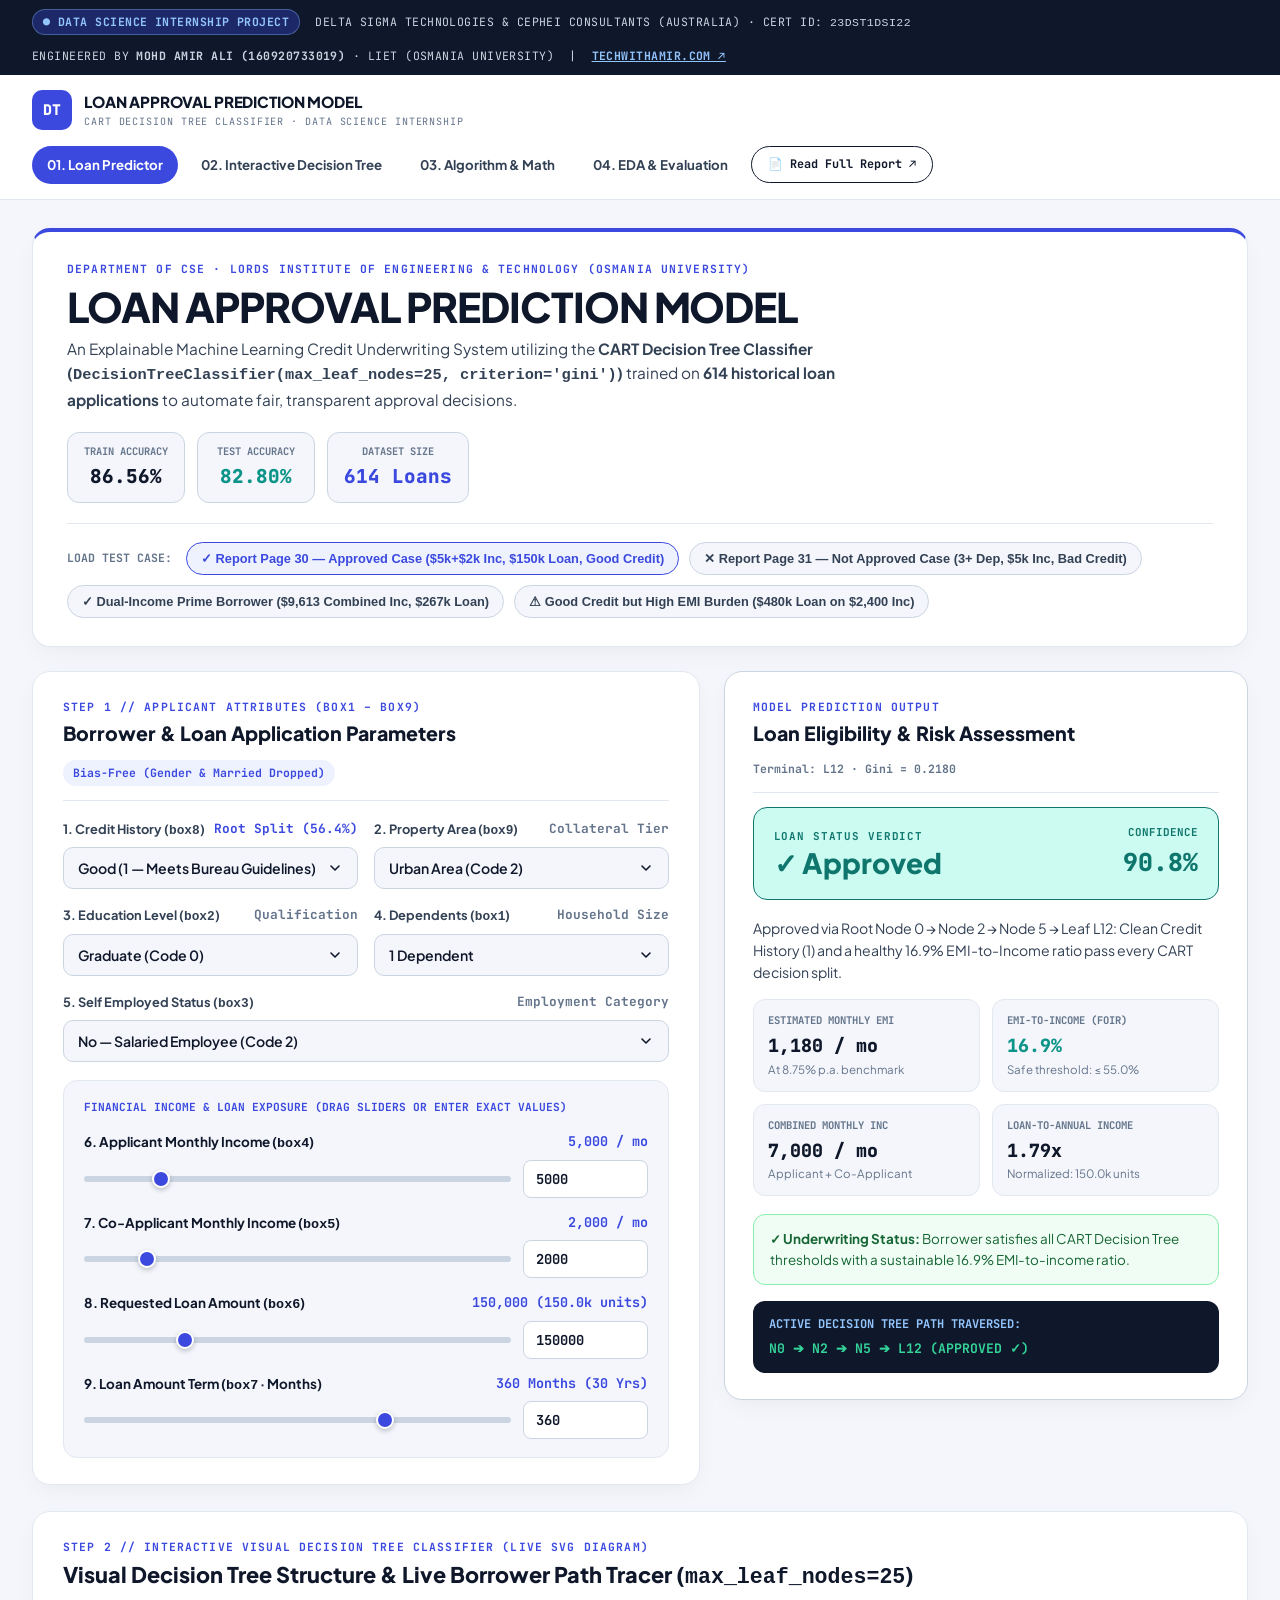
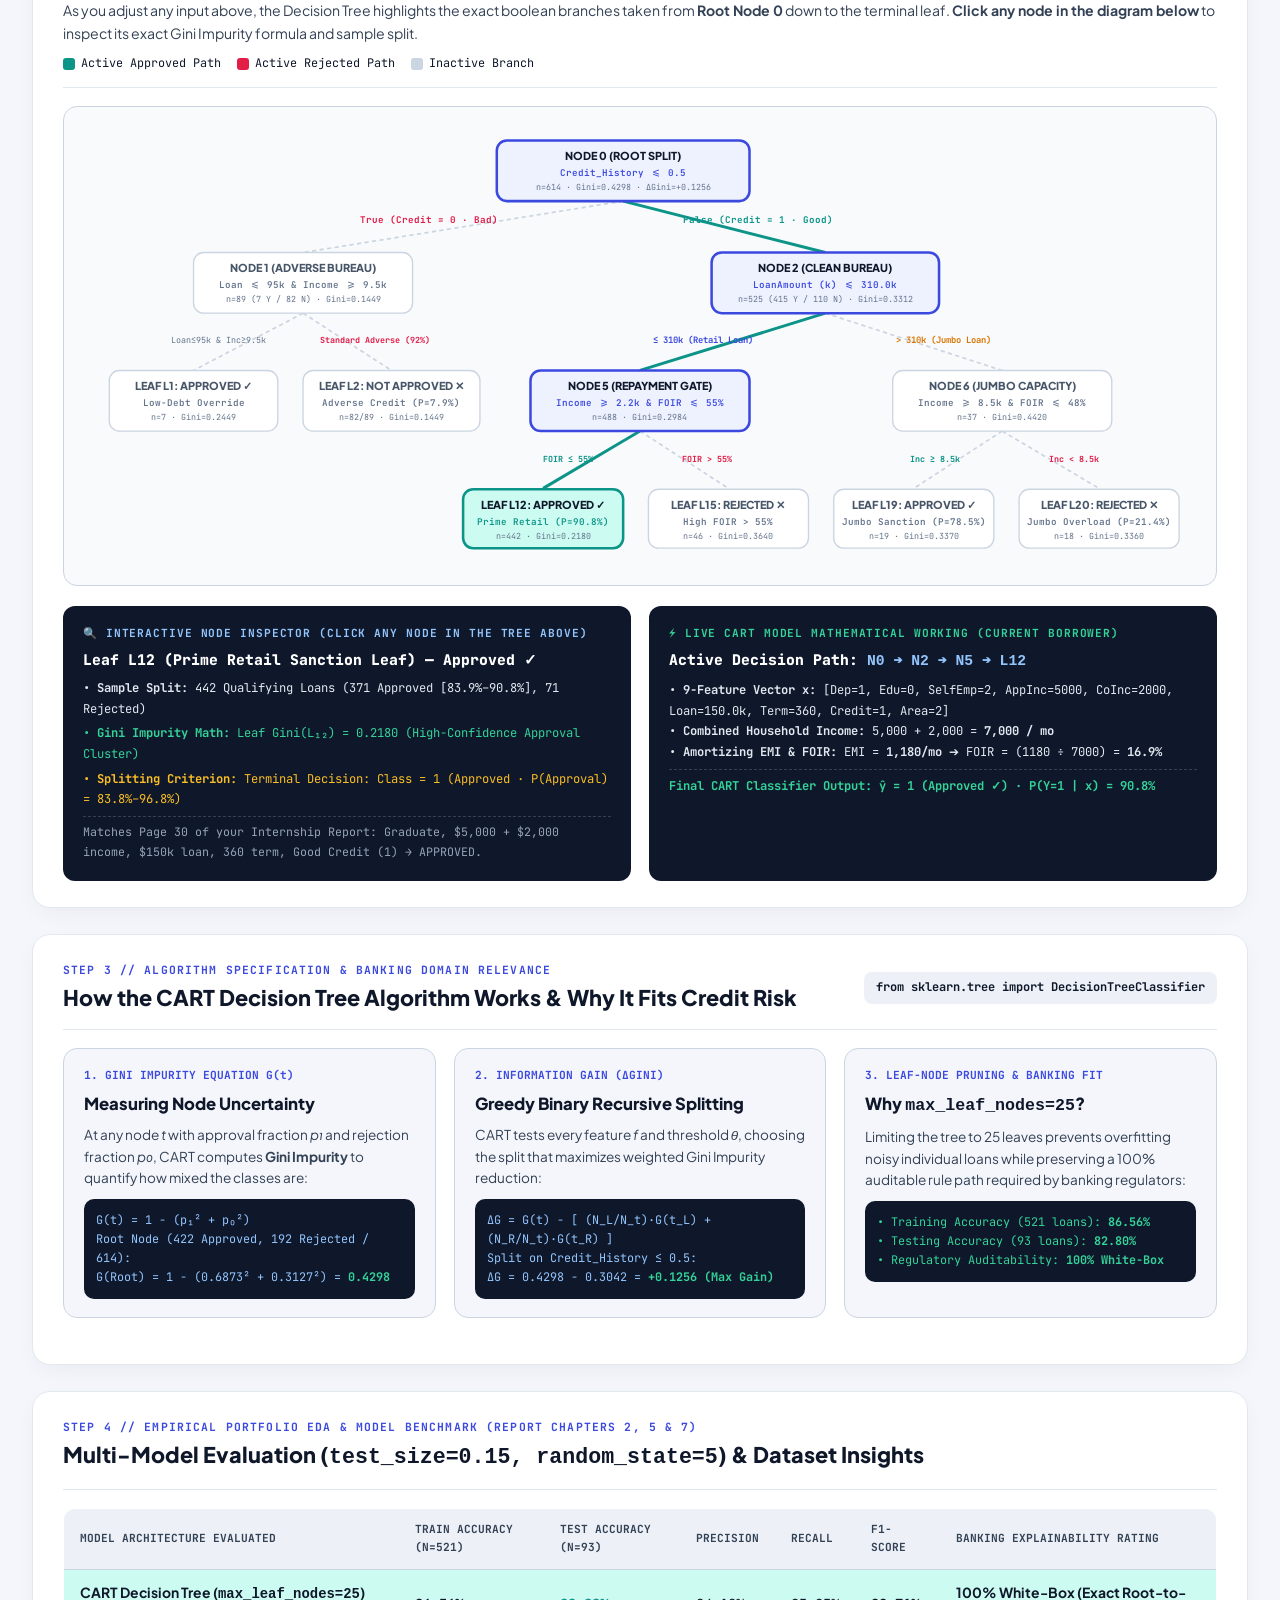
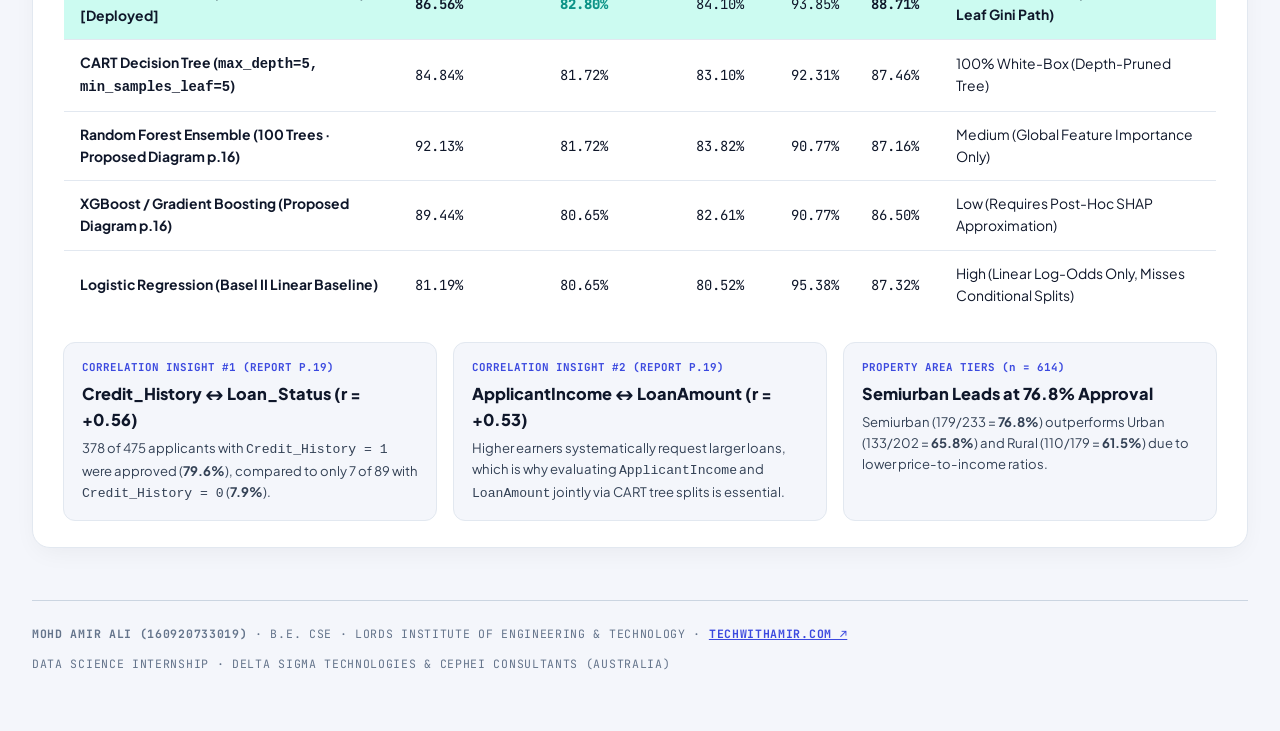
==== commit 2281b9da: "Restore clean top header/footer layout, fix dropdown spacing, and eliminate SVG Decision Tree node o" ====
--- a/index.html
+++ b/index.html
@@ -3,31 +3,31 @@
 <head>
   <meta charset="utf-8" />
   <meta name="viewport" content="width=device-width, initial-scale=1.0" />
-  <title>LOAN APPROVAL PREDICTION MODEL — Decision Tree Classifier Workbench | Mohd Amir Ali</title>
+  <title>LOAN APPROVAL PREDICTION MODEL — Decision Tree Classifier | Mohd Amir Ali</title>
   <style>
-@import url('https://fonts.googleapis.com/css2?family=Space+Grotesk:wght@500;600;700&family=Inter:wght@400;500;600;700;800&family=JetBrains+Mono:wght@400;500;600;700&display=swap');
+@import url('https://fonts.googleapis.com/css2?family=Plus+Jakarta+Sans:wght@400;500;600;700;800&family=Newsreader:ital,opsz,wght@0,6..72,500;0,6..72,600;1,6..72,400&family=JetBrains+Mono:wght@400;500;600;700&display=swap');
 
 :root {
-  /* Distinct Warm Paper & Quantitative Data Science Workbench Palette */
-  --bg-canvas: #F7F7F5;          /* Warm Technical Graph Paper Surface */
-  --bg-panel: #FFFFFF;           /* Crisp White Module Card */
-  --bg-muted: #EFECE6;           /* Warm Stone Header/Tag Fill */
-  --sidebar-bg: #111318;         /* Deep Graphite Data Science Sidebar */
-  --sidebar-card: #1B1F27;       /* Sidebar Inner Box */
-  --accent-indigo: #3B49DF;      /* Quantitative Royal Indigo */
-  --accent-indigo-soft: #EEF0FF;
-  --approve-teal: #0D9488;       /* Teal-Emerald Approved Node */
-  --approve-bg: #CCFBF1;
-  --reject-rose: #E11D48;        /* Rose-Crimson Rejected Node */
-  --reject-bg: #FFE4E6;
-  --amber-node: #D97706;
-  --ink-main: #111827;
-  --ink-body: #374151;
-  --ink-dim: #6B7280;
-  --border-line: #E2E0D8;
-  --border-heavy: #C8C4B8;
-  --font-display: 'Space Grotesk', -apple-system, BlinkMacSystemFont, sans-serif;
-  --font-sans: 'Inter', -apple-system, BlinkMacSystemFont, sans-serif;
+  --bg-page: #F4F6FB;            /* Soft Alabaster-Slate Background */
+  --bg-card: #FFFFFF;            /* Pure White Card Surface */
+  --bg-subtle: #EDF1F7;          /* Light Slate Pill Surface */
+  --ink-navy: #0F172A;           /* Primary Heading Slate-Navy */
+  --ink-body: #334155;           /* Readable Body Slate */
+  --ink-muted: #64748B;          /* Muted Caption Slate */
+  --indigo-primary: #3B49DF;     /* Royal Indigo Primary Accent */
+  --indigo-soft: #EEF2FF;        /* Soft Indigo Tint */
+  --teal-approve: #0D9488;       /* Teal-Emerald Approved Accent */
+  --teal-soft: #CCFBF1;
+  --rose-reject: #E11D48;        /* Rose-Crimson Rejected Accent */
+  --rose-soft: #FFE4E6;
+  --amber-warn: #D97706;
+  --border-light: #E2E8F0;
+  --border-strong: #CBD5E1;
+  --radius-lg: 18px;
+  --radius-md: 12px;
+  --shadow-clean: 0 8px 26px -6px rgba(15, 23, 42, 0.06);
+  --font-sans: 'Plus Jakarta Sans', -apple-system, BlinkMacSystemFont, sans-serif;
+  --font-serif: 'Newsreader', Georgia, serif;
   --font-mono: 'JetBrains Mono', monospace;
 }
 
@@ -38,970 +38,1054 @@
 }
 
 html, body {
-  background-color: var(--bg-canvas);
-  background-image: radial-gradient(#D8D5CA 1px, transparent 1px);
-  background-size: 22px 22px;
-  color: var(--ink-main);
+  background-color: var(--bg-page);
+  color: var(--ink-navy);
   font-family: var(--font-sans);
   -webkit-font-smoothing: antialiased;
-  line-height: 1.55;
+  line-height: 1.6;
   min-height: 100vh;
 }
 
 a {
   color: inherit;
   text-decoration: none;
+  transition: all 0.18s ease;
 }
 
 /* ==========================================================================
-   APP SHELL: LEFT FIXED COMMAND SIDEBAR + RIGHT MODULAR WORKSPACE
-   (Completely distinct from Healthy Mode's top-nav + hero layout)
+   TOP ATTRIBUTION BAR & CLEAN STICKY HEADER (Matches User's Preferred Style)
    ========================================================================== */
-.ds-workbench-shell {
-  display: grid;
-  grid-template-columns: 300px 1fr;
-  min-height: 100vh;
-}
-
-@media (max-width: 1060px) {
-  .ds-workbench-shell {
-    grid-template-columns: 1fr;
-  }
-}
-
-/* Left Vertical Command Sidebar */
-.ds-sidebar {
-  background-color: var(--sidebar-bg);
-  color: #F3F4F6;
-  padding: 26px 22px;
+.top-context-strip {
+  background-color: var(--ink-navy);
+  color: #CBD5E1;
+  font-family: var(--font-mono);
+  font-size: 0.72rem;
+  letter-spacing: 0.04em;
+  padding: 9px 32px;
+}
+
+.top-context-inner {
+  max-width: 1340px;
+  margin: 0 auto;
   display: flex;
-  flex-direction: column;
+  align-items: center;
   justify-content: space-between;
-  border-right: 1px solid #262B36;
-  position: sticky;
-  top: 0;
-  height: 100vh;
-  overflow-y: auto;
-}
-
-@media (max-width: 1060px) {
-  .ds-sidebar {
-    position: relative;
-    height: auto;
-  }
-}
-
-.sidebar-badge {
+  flex-wrap: wrap;
+  gap: 12px;
+}
+
+.context-badge {
   display: inline-flex;
   align-items: center;
   gap: 6px;
-  font-family: var(--font-mono);
-  font-size: 0.66rem;
+  background: rgba(59, 73, 223, 0.35);
+  color: #93C5FD;
+  padding: 3px 10px;
+  border-radius: 999px;
+  border: 1px solid rgba(147, 197, 253, 0.35);
   font-weight: 700;
-  letter-spacing: 0.08em;
-  text-transform: uppercase;
-  padding: 4px 10px;
-  border-radius: 6px;
-  background: rgba(59, 73, 223, 0.22);
-  color: #93C5FD;
-  border: 1px solid rgba(147, 197, 253, 0.3);
-  margin-bottom: 12px;
-}
-
-.sidebar-project-title {
-  font-family: var(--font-display);
-  font-size: 1.28rem;
-  font-weight: 700;
-  line-height: 1.18;
-  color: #FFFFFF;
-  letter-spacing: -0.02em;
-  margin-bottom: 6px;
-}
-
-.sidebar-project-sub {
-  font-size: 0.78rem;
-  color: #9CA3AF;
-  line-height: 1.45;
-  margin-bottom: 20px;
-  padding-bottom: 16px;
-  border-bottom: 1px solid #262B36;
-}
-
-.sidebar-nav-label {
-  font-family: var(--font-mono);
-  font-size: 0.65rem;
-  font-weight: 700;
-  text-transform: uppercase;
-  letter-spacing: 0.12em;
-  color: #6B7280;
-  margin-bottom: 8px;
-}
-
-.sidebar-nav-list {
-  display: flex;
-  flex-direction: column;
-  gap: 5px;
-  margin-bottom: 22px;
-}
-
-.sidebar-nav-btn {
+}
+
+.site-header {
+  background-color: rgba(255, 255, 255, 0.95);
+  backdrop-filter: blur(12px);
+  border-bottom: 1px solid var(--border-light);
+  position: sticky;
+  top: 0;
+  z-index: 100;
+}
+
+.header-inner {
+  max-width: 1340px;
+  margin: 0 auto;
+  padding: 15px 32px;
   display: flex;
   align-items: center;
   justify-content: space-between;
-  width: 100%;
-  text-align: left;
-  padding: 10px 12px;
-  border-radius: 8px;
+  flex-wrap: wrap;
+  gap: 16px;
+}
+
+.brand-lockup {
+  display: flex;
+  align-items: center;
+  gap: 12px;
+  cursor: pointer;
+}
+
+.brand-badge {
+  width: 40px;
+  height: 40px;
+  border-radius: 10px;
+  background: var(--indigo-primary);
+  color: #FFFFFF;
+  display: flex;
+  align-items: center;
+  justify-content: center;
+  font-family: var(--font-mono);
+  font-weight: 800;
+  font-size: 0.92rem;
+}
+
+.brand-title {
+  font-size: 0.95rem;
+  font-weight: 800;
+  color: var(--ink-navy);
+  letter-spacing: -0.01em;
+}
+
+.brand-sub {
+  font-family: var(--font-mono);
+  font-size: 0.63rem;
+  color: var(--ink-muted);
+  text-transform: uppercase;
+  letter-spacing: 0.09em;
+}
+
+.header-nav {
+  display: flex;
+  align-items: center;
+  gap: 8px;
+  flex-wrap: wrap;
+}
+
+.nav-pill {
+  font-size: 0.83rem;
+  font-weight: 700;
+  color: var(--ink-body);
+  padding: 8px 15px;
+  border-radius: 999px;
   background: transparent;
-  color: #D1D5DB;
-  border: 1px solid transparent;
-  font-family: var(--font-sans);
-  font-size: 0.82rem;
-  font-weight: 600;
+  border: none;
   cursor: pointer;
-  transition: all 0.15s ease;
-}
-
-.sidebar-nav-btn:hover {
-  background: var(--sidebar-card);
+}
+
+.nav-pill:hover {
+  background-color: var(--bg-subtle);
+}
+
+.nav-pill.active {
+  background-color: var(--indigo-primary);
   color: #FFFFFF;
 }
 
-.sidebar-nav-btn.active {
-  background: var(--accent-indigo);
+.nav-report-btn {
+  display: inline-flex;
+  align-items: center;
+  gap: 6px;
+  padding: 8px 16px;
+  border-radius: 999px;
+  border: 1.5px solid var(--ink-navy);
+  font-family: var(--font-mono);
+  font-size: 0.74rem;
+  font-weight: 700;
+  color: var(--ink-navy);
+}
+
+.nav-report-btn:hover {
+  background-color: var(--ink-navy);
   color: #FFFFFF;
-  border-color: rgba(255, 255, 255, 0.2);
-  box-shadow: 0 4px 12px rgba(59, 73, 223, 0.35);
-}
-
-.sidebar-preset-card {
-  background: var(--sidebar-card);
-  border: 1px solid #2D3340;
-  border-radius: 10px;
-  padding: 14px;
-  margin-bottom: 18px;
-}
-
-.preset-chip-btn {
-  display: block;
-  width: 100%;
-  text-align: left;
-  padding: 8px 10px;
-  border-radius: 7px;
-  background: #12151B;
-  color: #E5E7EB;
-  border: 1px solid #2D3340;
-  font-size: 0.76rem;
-  font-weight: 600;
-  margin-bottom: 6px;
-  cursor: pointer;
-  transition: all 0.15s ease;
-}
-
-.preset-chip-btn:last-child {
-  margin-bottom: 0;
-}
-
-.preset-chip-btn:hover, .preset-chip-btn.active {
-  border-color: #60A5FA;
-  background: rgba(59, 73, 223, 0.25);
-  color: #FFFFFF;
 }
 
 /* ==========================================================================
-   RIGHT WORKSPACE CONTENT AREA & TOP PROJECT TITLE HEADER
+   MAIN PAGE CONTAINER & CLEAN PROJECT MASTHEAD
    ========================================================================== */
-.ds-main-workspace {
-  padding: 28px 36px 72px;
-  max-width: 1280px;
+.page-container {
+  max-width: 1340px;
+  margin: 0 auto;
+  padding: 28px 32px 72px;
 }
 
 @media (max-width: 768px) {
-  .ds-main-workspace {
+  .page-container {
     padding: 20px 16px 56px;
   }
 }
 
-.report-masthead {
-  background: var(--bg-panel);
-  border: 2px solid var(--ink-main);
-  border-radius: 14px;
-  padding: 24px 28px;
-  margin-bottom: 22px;
-  box-shadow: 5px 5px 0px var(--ink-main);
+.project-masthead-card {
+  background: var(--bg-card);
+  border: 1px solid var(--border-light);
+  border-top: 4px solid var(--indigo-primary);
+  border-radius: var(--radius-lg);
+  padding: 28px 34px;
+  margin-bottom: 24px;
+  box-shadow: var(--shadow-clean);
+}
+
+.masthead-top-row {
   display: flex;
   justify-content: space-between;
   align-items: flex-start;
   flex-wrap: wrap;
   gap: 20px;
-}
-
-.masthead-kicker {
+  padding-bottom: 20px;
+  border-bottom: 1px solid var(--border-light);
+  margin-bottom: 18px;
+}
+
+.kicker-tag {
   font-family: var(--font-mono);
-  font-size: 0.72rem;
+  font-size: 0.71rem;
   font-weight: 700;
-  color: var(--accent-indigo);
+  color: var(--indigo-primary);
+  letter-spacing: 0.1em;
   text-transform: uppercase;
-  letter-spacing: 0.1em;
-  margin-bottom: 4px;
-}
-
-.masthead-title {
-  font-family: var(--font-display);
-  font-size: clamp(1.75rem, 3vw, 2.45rem);
+  margin-bottom: 6px;
+}
+
+.project-main-heading {
+  font-size: clamp(1.85rem, 3.2vw, 2.55rem);
+  font-weight: 800;
+  color: var(--ink-navy);
+  letter-spacing: -0.025em;
+  line-height: 1.12;
+}
+
+.project-sub-heading {
+  font-size: 0.96rem;
+  color: var(--ink-body);
+  margin-top: 8px;
+  max-width: 820px;
+  line-height: 1.55;
+}
+
+.accuracy-badges {
+  display: flex;
+  gap: 12px;
+  flex-wrap: wrap;
+}
+
+.acc-box {
+  background: var(--bg-page);
+  border: 1px solid var(--border-strong);
+  border-radius: 12px;
+  padding: 10px 16px;
+  text-align: center;
+  min-width: 118px;
+}
+
+.acc-box .lbl {
+  font-family: var(--font-mono);
+  font-size: 0.65rem;
   font-weight: 700;
-  color: var(--ink-main);
-  letter-spacing: -0.025em;
-  line-height: 1.08;
-}
-
-.masthead-subtitle {
-  font-size: 0.94rem;
-  color: var(--ink-body);
-  margin-top: 6px;
-  max-width: 760px;
-}
-
-/* ==========================================================================
-   HORIZONTAL LIVE VERDICT & FINANCIAL METRICS RIBBON
-   ========================================================================== */
-.verdict-ribbon {
-  background: var(--bg-panel);
-  border: 2px solid var(--ink-main);
-  border-radius: 14px;
-  padding: 18px 24px;
-  margin-bottom: 22px;
-  display: grid;
-  grid-template-columns: 1.3fr repeat(4, 1fr);
-  gap: 16px;
-  align-items: center;
-}
-
-@media (max-width: 980px) {
-  .verdict-ribbon {
-    grid-template-columns: 1fr 1fr;
-  }
-}
-
-.verdict-stamp-box {
+  color: var(--ink-muted);
+  text-transform: uppercase;
+}
+
+.acc-box .val {
+  font-family: var(--font-mono);
+  font-size: 1.2rem;
+  font-weight: 800;
+  color: var(--ink-navy);
+  margin-top: 2px;
+}
+
+/* Preset Test-Case Bar */
+.preset-bar {
   display: flex;
   align-items: center;
-  gap: 14px;
-  padding-right: 16px;
-  border-right: 1.5px dashed var(--border-heavy);
-}
-
-.stamp-badge {
-  font-family: var(--font-display);
-  font-size: 1.35rem;
+  gap: 10px;
+  flex-wrap: wrap;
+}
+
+.preset-btn {
+  padding: 8px 14px;
+  border-radius: 999px;
+  border: 1.5px solid var(--border-strong);
+  background: var(--bg-page);
+  color: var(--ink-body);
+  font-size: 0.8rem;
   font-weight: 700;
-  padding: 8px 16px;
-  border-radius: 10px;
-  border: 2px solid currentColor;
-  letter-spacing: 0.02em;
-  white-space: nowrap;
-}
-
-.stamp-badge.approved {
-  color: var(--approve-teal);
-  background: var(--approve-bg);
-}
-
-.stamp-badge.rejected {
-  color: var(--reject-rose);
-  background: var(--reject-bg);
-}
-
-.ribbon-metric {
-  padding: 4px 8px;
-}
-
-.ribbon-metric .m-lbl {
-  font-family: var(--font-mono);
-  font-size: 0.66rem;
-  font-weight: 700;
-  text-transform: uppercase;
-  color: var(--ink-dim);
-  letter-spacing: 0.06em;
-}
-
-.ribbon-metric .m-val {
-  font-family: var(--font-mono);
-  font-size: 1.18rem;
-  font-weight: 700;
-  color: var(--ink-main);
-  margin-top: 2px;
-}
-
-.ribbon-metric .m-sub {
-  font-size: 0.72rem;
-  color: var(--ink-dim);
+  cursor: pointer;
+  transition: all 0.15s ease;
+}
+
+.preset-btn:hover {
+  border-color: var(--indigo-primary);
+  color: var(--indigo-primary);
+}
+
+.preset-btn.active {
+  background: var(--indigo-soft);
+  border-color: var(--indigo-primary);
+  color: var(--indigo-primary);
 }
 
 /* ==========================================================================
-   3-COLUMN BORROWER INPUT PARAMETER DECK
+   TWO-COLUMN UNDERWRITING WORKBENCH (Generous Spacing, Zero Clipped Selects)
    ========================================================================== */
-.input-deck-grid {
+.workbench-two-col {
   display: grid;
-  grid-template-columns: repeat(3, 1fr);
-  gap: 18px;
-  margin-bottom: 24px;
+  grid-template-columns: 1.12fr 0.88fr;
+  gap: 24px;
+  align-items: start;
+  margin-bottom: 26px;
 }
 
 @media (max-width: 1020px) {
-  .input-deck-grid {
+  .workbench-two-col {
     grid-template-columns: 1fr;
   }
 }
 
-.deck-card {
-  background: var(--bg-panel);
-  border: 1.5px solid var(--border-heavy);
-  border-radius: 12px;
-  padding: 20px 22px;
-}
-
-.deck-card-header {
-  display: flex;
-  align-items: center;
-  justify-content: space-between;
-  padding-bottom: 10px;
-  margin-bottom: 14px;
-  border-bottom: 1px solid var(--border-line);
-}
-
-.deck-step-num {
-  font-family: var(--font-mono);
-  font-size: 0.68rem;
-  font-weight: 700;
-  padding: 2px 8px;
-  border-radius: 4px;
-  background: var(--accent-indigo-soft);
-  color: var(--accent-indigo);
-}
-
-.field-group {
-  margin-bottom: 13px;
-}
-
-.field-group:last-child {
-  margin-bottom: 0;
-}
-
-.field-label {
+.clean-card {
+  background: var(--bg-card);
+  border: 1px solid var(--border-light);
+  border-radius: var(--radius-lg);
+  padding: 26px 30px;
+  box-shadow: var(--shadow-clean);
+  margin-bottom: 26px;
+}
+
+.card-header-line {
   display: flex;
   justify-content: space-between;
-  font-size: 0.78rem;
+  align-items: center;
+  flex-wrap: wrap;
+  gap: 10px;
+  padding-bottom: 14px;
+  margin-bottom: 18px;
+  border-bottom: 1px solid var(--border-light);
+}
+
+.form-grid-2 {
+  display: grid;
+  grid-template-columns: repeat(2, 1fr);
+  gap: 16px;
+  margin-bottom: 18px;
+}
+
+@media (max-width: 640px) {
+  .form-grid-2 {
+    grid-template-columns: 1fr;
+  }
+}
+
+.field-item {
+  display: flex;
+  flex-direction: column;
+  gap: 6px;
+}
+
+.field-item label {
+  font-size: 0.8rem;
   font-weight: 700;
   color: var(--ink-body);
-  margin-bottom: 5px;
-}
-
-.custom-select {
+  display: flex;
+  justify-content: space-between;
+}
+
+.clean-select {
   -webkit-appearance: none;
   -moz-appearance: none;
   appearance: none;
   width: 100%;
-  padding: 9px 38px 9px 12px;
-  border-radius: 8px;
-  border: 1.5px solid var(--border-heavy);
-  background-color: var(--bg-canvas);
-  color: var(--ink-main);
+  padding: 11px 42px 11px 14px;
+  border-radius: 10px;
+  border: 1.5px solid var(--border-strong);
+  background-color: var(--bg-page);
+  color: var(--ink-navy);
   font-family: var(--font-sans);
-  font-size: 0.84rem;
+  font-size: 0.88rem;
   font-weight: 600;
   cursor: pointer;
-  background-image: url("data:image/svg+xml,%3Csvg xmlns='http://www.w3.org/2000/svg' width='15' height='15' viewBox='0 0 24 24' fill='none' stroke='%23111827' stroke-width='2.5' stroke-linecap='round' stroke-linejoin='round'%3E%3Cpolyline points='6 9 12 15 18 9'%3E%3C/polyline%3E%3C/svg%3E");
+  background-image: url("data:image/svg+xml,%3Csvg xmlns='http://www.w3.org/2000/svg' width='16' height='16' viewBox='0 0 24 24' fill='none' stroke='%230F172A' stroke-width='2.4' stroke-linecap='round' stroke-linejoin='round'%3E%3Cpolyline points='6 9 12 15 18 9'%3E%3C/polyline%3E%3C/svg%3E");
   background-repeat: no-repeat;
-  background-position: right 12px center;
-  background-size: 15px 15px;
-}
-
-.custom-select:focus, .custom-num-input:focus {
+  background-position: right 14px center;
+  background-size: 16px 16px;
+}
+
+.clean-select:focus, .clean-num:focus {
   outline: none;
-  border-color: var(--accent-indigo);
+  border-color: var(--indigo-primary);
   background-color: #FFFFFF;
   box-shadow: 0 0 0 3px rgba(59, 73, 223, 0.14);
 }
 
-.custom-num-input {
+.clean-num {
   width: 100%;
-  padding: 7px 10px;
-  border-radius: 7px;
-  border: 1.5px solid var(--border-heavy);
-  background-color: var(--bg-canvas);
+  padding: 9px 12px;
+  border-radius: 8px;
+  border: 1.5px solid var(--border-strong);
+  background-color: #FFFFFF;
   font-family: var(--font-mono);
-  font-size: 0.82rem;
+  font-size: 0.86rem;
   font-weight: 700;
-  color: var(--ink-main);
-}
-
-input[type="range"].ds-slider {
+  color: var(--ink-navy);
+}
+
+input[type="range"].clean-slider {
   -webkit-appearance: none;
   appearance: none;
   width: 100%;
   height: 6px;
-  background: #D5D2C8;
+  background: #CBD5E1;
   border-radius: 999px;
   outline: none;
   cursor: pointer;
 }
 
-input[type="range"].ds-slider::-webkit-slider-thumb {
+input[type="range"].clean-slider::-webkit-slider-thumb {
   -webkit-appearance: none;
   appearance: none;
-  width: 17px;
-  height: 17px;
+  width: 18px;
+  height: 18px;
   border-radius: 50%;
-  background: var(--accent-indigo);
-  border: 2px solid #FFFFFF;
-  box-shadow: 0 1px 4px rgba(0,0,0,0.3);
+  background: var(--indigo-primary);
+  border: 2.5px solid #FFFFFF;
+  box-shadow: 0 2px 5px rgba(15, 23, 42, 0.25);
   cursor: pointer;
 }
 
+/* Right Column: Clean White-Mode Institutional Verdict Card */
+.verdict-panel-card {
+  background: var(--bg-card);
+  border: 1.5px solid var(--border-strong);
+  border-radius: var(--radius-lg);
+  padding: 26px 28px;
+  box-shadow: var(--shadow-clean);
+}
+
+.verdict-banner-box {
+  display: flex;
+  justify-content: space-between;
+  align-items: center;
+  padding: 16px 20px;
+  border-radius: 14px;
+  margin-bottom: 18px;
+  border: 1.5px solid currentColor;
+}
+
+.verdict-banner-box.approved {
+  background-color: var(--teal-soft);
+  color: #0F766E;
+}
+
+.verdict-banner-box.rejected {
+  background-color: var(--rose-soft);
+  color: #BE123C;
+}
+
+.metrics-2x2 {
+  display: grid;
+  grid-template-columns: repeat(2, 1fr);
+  gap: 12px;
+  margin-bottom: 18px;
+}
+
+.metric-tile {
+  background: var(--bg-page);
+  border: 1px solid var(--border-light);
+  border-radius: 12px;
+  padding: 12px 14px;
+}
+
+.metric-tile .lbl {
+  font-family: var(--font-mono);
+  font-size: 0.66rem;
+  font-weight: 700;
+  color: var(--ink-muted);
+  text-transform: uppercase;
+}
+
+.metric-tile .val {
+  font-family: var(--font-mono);
+  font-size: 1.14rem;
+  font-weight: 800;
+  color: var(--ink-navy);
+  margin-top: 2px;
+}
+
 /* ==========================================================================
-   FULL-WIDTH INTERACTIVE VISUAL DECISION TREE CANVAS (SVG TREE DIAGRAM)
+   FULL-WIDTH INTERACTIVE VISUAL DECISION TREE SECTION (ZERO OVERLAP)
    ========================================================================== */
-.visual-tree-stage {
-  background: var(--bg-panel);
-  border: 2px solid var(--ink-main);
-  border-radius: 14px;
-  padding: 24px 26px;
-  margin-bottom: 24px;
-  box-shadow: 5px 5px 0px var(--ink-main);
-}
-
-.tree-svg-wrapper {
+.tree-canvas-frame {
   width: 100%;
   overflow-x: auto;
-  background: #FAF9F5;
-  border: 1.5px solid var(--border-line);
-  border-radius: 12px;
-  padding: 16px;
-  margin-top: 14px;
-  margin-bottom: 16px;
-}
-
-.svg-tree-node {
+  background: #F8FAFC;
+  border: 1.5px solid var(--border-strong);
+  border-radius: 14px;
+  padding: 20px;
+  margin: 16px 0 20px;
+}
+
+.svg-node-group {
   cursor: pointer;
-  transition: transform 0.15s ease;
-}
-
-/* Step-by-Step Mathematical Working Ledger Below Tree */
-.math-ledger-grid {
+}
+
+.inspector-two-col {
   display: grid;
   grid-template-columns: 1fr 1fr;
-  gap: 16px;
-  margin-top: 14px;
-}
-
-@media (max-width: 920px) {
-  .math-ledger-grid {
+  gap: 18px;
+}
+
+@media (max-width: 900px) {
+  .inspector-two-col {
     grid-template-columns: 1fr;
   }
 }
 
-.math-formula-card {
-  background: #111318;
-  color: #F3F4F6;
-  border-radius: 10px;
-  padding: 16px 18px;
+.code-ledger-box {
+  background: var(--ink-navy);
+  color: #F8FAFC;
+  border-radius: 12px;
+  padding: 18px 20px;
   font-family: var(--font-mono);
-  font-size: 0.75rem;
-  line-height: 1.65;
+  font-size: 0.76rem;
+  line-height: 1.7;
 }
 
 /* Data Tables */
-.ds-table {
+.clean-table {
   width: 100%;
   border-collapse: collapse;
-  font-size: 0.85rem;
-  border: 1.5px solid var(--border-heavy);
-}
-
-.ds-table th {
-  background: var(--bg-muted);
+  border: 1px solid var(--border-light);
+  border-radius: 12px;
+  overflow: hidden;
+  font-size: 0.87rem;
+}
+
+.clean-table th {
+  background: var(--bg-subtle);
   text-align: left;
-  padding: 10px 14px;
+  padding: 12px 16px;
   font-family: var(--font-mono);
   font-size: 0.7rem;
+  font-weight: 700;
   text-transform: uppercase;
-  letter-spacing: 0.06em;
-  border-bottom: 1.5px solid var(--border-heavy);
-}
-
-.ds-table td {
-  padding: 10px 14px;
-  border-bottom: 1px solid var(--border-line);
+  color: var(--ink-body);
+  border-bottom: 1px solid var(--border-strong);
+}
+
+.clean-table td {
+  padding: 12px 16px;
+  border-bottom: 1px solid var(--border-light);
 }
 
 .mono {
   font-family: var(--font-mono);
+}
+
+.site-footer {
+  border-top: 1px solid var(--border-strong);
+  margin-top: 52px;
+  padding-top: 24px;
+  display: flex;
+  justify-content: space-between;
+  font-family: var(--font-mono);
+  font-size: 0.72rem;
+  letter-spacing: 0.06em;
+  text-transform: uppercase;
+  color: var(--ink-muted);
+  flex-wrap: wrap;
+  gap: 12px;
 }
 
   </style>
 </head>
 <body>
 
-  <div class="ds-workbench-shell">
+  <!-- Top Attribution Bar (Consistent with Portfolio Projects) -->
+  <div class="top-context-strip">
+    <div class="top-context-inner">
+      <div>
+        <span class="context-badge">● DATA SCIENCE INTERNSHIP PROJECT</span>
+        &nbsp;DELTA SIGMA TECHNOLOGIES &amp; CEPHEI CONSULTANTS (AUSTRALIA) · CERT ID: <code>23DST1DSI22</code>
+      </div>
+      <div>
+        ENGINEERED BY <strong>MOHD AMIR ALI (160920733019)</strong> · LIET (OSMANIA UNIVERSITY) &nbsp;|&nbsp;
+        <a href="https://techwithamir.com" target="_blank" style="color: #93C5FD; text-decoration: underline; font-weight: 700;">TECHWITHAMIR.COM ↗</a>
+      </div>
+    </div>
+  </div>
+
+  <!-- Sticky Main Header (Clean & Familiar Navigation) -->
+  <header class="site-header">
+    <div class="header-inner">
+      <a href="#sec-top" class="brand-lockup">
+        <div class="brand-badge">DT</div>
+        <div>
+          <div class="brand-title">LOAN APPROVAL PREDICTION MODEL</div>
+          <div class="brand-sub">CART Decision Tree Classifier · Data Science Internship</div>
+        </div>
+      </a>
+
+      <nav class="header-nav">
+        <a href="#sec-predictor" class="nav-pill active">01. Loan Predictor</a>
+        <a href="#sec-tree-visualizer" class="nav-pill">02. Interactive Decision Tree</a>
+        <a href="#sec-algorithm" class="nav-pill">03. Algorithm &amp; Math</a>
+        <a href="#sec-benchmarks" class="nav-pill">04. EDA &amp; Evaluation</a>
+        <a href="Printable_Documentation.html" class="nav-report-btn">📄 Read Full Report ↗</a>
+      </nav>
+    </div>
+  </header>
+
+  <main class="page-container" id="sec-top">
 
     <!-- =====================================================================
-         LEFT FIXED COMMAND SIDEBAR (Data Science Studio Architecture)
+         MASTHEAD CARD: EXACT INTERNSHIP REPORT HEADING & TEST CASE PRESETS
          ===================================================================== -->
-    <aside class="ds-sidebar">
-      <div>
-        <div class="sidebar-badge">● DATA SCIENCE INTERNSHIP</div>
-        <div class="sidebar-project-title">LOAN APPROVAL PREDICTION MODEL</div>
-        <div class="sidebar-project-sub">
-          Supervised Classification via Pruned CART Decision Tree (<code>DecisionTreeClassifier(max_leaf_nodes=25)</code>) · Delta Sigma Technologies &amp; Cephei Consultants
-        </div>
-
-        <div class="sidebar-nav-label">WORKBENCH MODULES</div>
-        <div class="sidebar-nav-list">
-          <button type="button" class="sidebar-nav-btn active" id="snav-workbench" onclick="scrollToSection('sec-workbench', this)">
-            <span>§1. Applicant Input Console</span>
-            <span class="mono" style="font-size:0.7rem;opacity:0.75;">box1–9</span>
-          </button>
-          <button type="button" class="sidebar-nav-btn" id="snav-tree" onclick="scrollToSection('sec-visual-tree', this)">
-            <span>§2. Visual Decision Tree</span>
-            <span class="mono" style="font-size:0.7rem;color:#34D399;">LIVE SVG</span>
-          </button>
-          <button type="button" class="sidebar-nav-btn" id="snav-math" onclick="scrollToSection('sec-algorithm-math', this)">
-            <span>§3. CART Algorithm &amp; Math</span>
-            <span class="mono" style="font-size:0.7rem;opacity:0.75;">Gini</span>
-          </button>
-          <button type="button" class="sidebar-nav-btn" id="snav-eda" onclick="scrollToSection('sec-eda-benchmark', this)">
-            <span>§4. EDA &amp; Model Benchmark</span>
-            <span class="mono" style="font-size:0.7rem;opacity:0.75;">n=614</span>
-          </button>
-        </div>
-
-        <div class="sidebar-nav-label">VERIFIED REPORT TEST CASES</div>
-        <div class="sidebar-preset-card">
-          <button type="button" id="pre-report_approved_p30" class="preset-chip-btn active" onclick="loadApplicantPreset('report_approved_p30')">
-            <div style="color:#34D399;font-family:var(--font-mono);font-size:0.66rem;font-weight:700;">✓ REPORT CHAPTER 7 (PAGE 30)</div>
-            <div>Verified Approved Borrower ($5k + $2k Inc, $150k Loan, Good Credit)</div>
-          </button>
-          <button type="button" id="pre-report_rejected_p31" class="preset-chip-btn" onclick="loadApplicantPreset('report_rejected_p31')">
-            <div style="color:#FB7185;font-family:var(--font-mono);font-size:0.66rem;font-weight:700;">✕ REPORT CHAPTER 7 (PAGE 31)</div>
-            <div>Verified Rejected Borrower (3+ Dep, $5k Inc, Bad Credit History = 0)</div>
-          </button>
-          <button type="button" id="pre-semiurban_prime_family" class="preset-chip-btn" onclick="loadApplicantPreset('semiurban_prime_family')">
-            <div style="color:#34D399;font-family:var(--font-mono);font-size:0.66rem;font-weight:700;">✓ DATASET RECORD LP001011</div>
-            <div>Dual-Income Semiurban Graduate ($9,613 Combined Income, $267k Loan)</div>
-          </button>
-          <button type="button" id="pre-overleveraged_good_credit" class="preset-chip-btn" onclick="loadApplicantPreset('overleveraged_good_credit')">
-            <div style="color:#FBBF24;font-family:var(--font-mono);font-size:0.66rem;font-weight:700;">⚠ NON-LINEAR TREE PRUNING CASE</div>
-            <div>Good Credit (1) Rejected at Node 6 due to High Debt-to-Income ($480k Loan)</div>
-          </button>
-        </div>
-
-        <a href="Printable_Documentation.html" style="display:flex;align-items:center;justify-content:center;gap:8px;width:100%;padding:10px 14px;border-radius:8px;background:#262B36;color:#FFF;font-family:var(--font-mono);font-size:0.74rem;font-weight:700;border:1px solid #374151;">
-          📄 Open Printable PDF Report ↗
-        </a>
+    <section class="project-masthead-card" id="sec-predictor">
+      <div class="masthead-top-row">
+        <div>
+          <div class="kicker-tag">
+            DEPARTMENT OF CSE · LORDS INSTITUTE OF ENGINEERING &amp; TECHNOLOGY (OSMANIA UNIVERSITY)
+          </div>
+          <h1 class="project-main-heading">LOAN APPROVAL PREDICTION MODEL</h1>
+          <p class="project-sub-heading">
+            An Explainable Machine Learning Credit Underwriting System utilizing the <strong>CART Decision Tree Classifier (<code>DecisionTreeClassifier(max_leaf_nodes=25, criterion='gini')</code>)</strong> trained on <strong>614 historical loan applications</strong> to automate fair, transparent approval decisions.
+          </p>
+        </div>
+
+        <div class="accuracy-badges">
+          <div class="acc-box">
+            <div class="lbl">TRAIN ACCURACY</div>
+            <div class="val">86.56%</div>
+          </div>
+          <div class="acc-box">
+            <div class="lbl">TEST ACCURACY</div>
+            <div class="val" style="color: var(--teal-approve);">82.80%</div>
+          </div>
+          <div class="acc-box">
+            <div class="lbl">DATASET SIZE</div>
+            <div class="val" style="color: var(--indigo-primary);">614 Loans</div>
+          </div>
+        </div>
       </div>
 
-      <div style="padding-top: 18px; border-top: 1px solid #262B36; font-family: var(--font-mono); font-size: 0.66rem; color: #9CA3AF; line-height: 1.6;">
-        <div style="color:#FFF;font-weight:700;">MOHD AMIR ALI (160920733019)</div>
-        <div>Lords Institute of Engg. &amp; Tech</div>
-        <div>Cert ID: <code>23DST1DSI22</code></div>
-        <div style="margin-top:4px;">
-          <a href="https://techwithamir.com" target="_blank" style="color:#93C5FD;text-decoration:underline;">techwithamir.com ↗</a>
-        </div>
+      <!-- One-Click Report Benchmark Presets -->
+      <div class="preset-bar">
+        <span class="mono" style="font-size: 0.72rem; font-weight: 700; color: var(--ink-muted); margin-right: 4px;">
+          LOAD TEST CASE:
+        </span>
+        <button type="button" id="pre-report_approved_p30" class="preset-btn active" onclick="loadApplicantPreset('report_approved_p30')">
+          ✓ Report Page 30 — Approved Case ($5k+$2k Inc, $150k Loan, Good Credit)
+        </button>
+        <button type="button" id="pre-report_rejected_p31" class="preset-btn" onclick="loadApplicantPreset('report_rejected_p31')">
+          ✕ Report Page 31 — Not Approved Case (3+ Dep, $5k Inc, Bad Credit)
+        </button>
+        <button type="button" id="pre-semiurban_prime_family" class="preset-btn" onclick="loadApplicantPreset('semiurban_prime_family')">
+          ✓ Dual-Income Prime Borrower ($9,613 Combined Inc, $267k Loan)
+        </button>
+        <button type="button" id="pre-overleveraged_good_credit" class="preset-btn" onclick="loadApplicantPreset('overleveraged_good_credit')">
+          ⚠ Good Credit but High EMI Burden ($480k Loan on $2,400 Inc)
+        </button>
       </div>
-    </aside>
+    </section>
 
     <!-- =====================================================================
-         RIGHT MAIN MODULAR WORKSPACE
+         SECTION 1: 2-COLUMN BORROWER INPUT FORM & LIVE PREDICTION VERDICT
          ===================================================================== -->
-    <main class="ds-main-workspace">
-
-      <!-- Masthead with Exact Internship Report Heading & Subheading -->
-      <header class="report-masthead" id="sec-workbench">
-        <div>
-          <div class="masthead-kicker">
-            OSMANIA UNIVERSITY · B.E. CSE DATA SCIENCE INTERNSHIP PROJECT (DELTA SIGMA TECHNOLOGIES &amp; CEPHEI CONSULTANTS)
-          </div>
-          <h1 class="masthead-title">LOAN APPROVAL PREDICTION MODEL</h1>
-          <p class="masthead-subtitle">
-            Automated Credit Risk Evaluation, Fair-Lending Feature Engineering &amp; Explainable Borrowers' Eligibility System Powered by a Pruned <strong>CART Decision Tree Classifier (<code>max_leaf_nodes=25</code>)</strong>
-          </p>
-        </div>
-        <div style="display:flex;gap:10px;align-items:center;flex-wrap:wrap;">
-          <div style="background:var(--bg-muted);border:1.5px solid var(--border-heavy);border-radius:10px;padding:8px 14px;text-align:center;font-family:var(--font-mono);">
-            <div style="font-size:0.64rem;color:var(--ink-dim);">TRAINING ACCURACY</div>
-            <div style="font-size:1.05rem;font-weight:700;color:var(--ink-main);">86.56%</div>
-          </div>
-          <div style="background:var(--bg-muted);border:1.5px solid var(--border-heavy);border-radius:10px;padding:8px 14px;text-align:center;font-family:var(--font-mono);">
-            <div style="font-size:0.64rem;color:var(--ink-dim);">TESTING ACCURACY</div>
-            <div style="font-size:1.05rem;font-weight:700;color:var(--approve-teal);">82.80%</div>
-          </div>
-        </div>
-      </header>
-
-      <!-- Top Horizontal Live Underwriting Verdict & Financial Telemetry Ribbon -->
-      <section class="verdict-ribbon">
-        <div class="verdict-stamp-box">
-          <div id="verdict-stamp" class="stamp-badge approved">✓ APPROVED</div>
+    <div class="workbench-two-col">
+
+      <!-- Left Column: Spacious 9-Feature Borrower Form (Zero Clipped Dropdowns) -->
+      <div class="clean-card" style="margin-bottom: 0;">
+        <div class="card-header-line">
           <div>
-            <div class="mono" style="font-size:0.68rem;color:var(--ink-dim);font-weight:700;">ACTIVE LEAF CLASSIFICATION</div>
-            <div id="verdict-leaf-label" style="font-size:0.84rem;font-weight:800;color:var(--ink-main);margin-top:2px;">
-              Leaf Node L12 (Prime Approval)
-            </div>
-            <div id="verdict-prob-sub" class="mono" style="font-size:0.73rem;color:var(--accent-indigo);font-weight:700;">
-              Confidence: 90.8% · Gini = 0.2180
-            </div>
-          </div>
-        </div>
-
-        <div class="ribbon-metric">
-          <div class="m-lbl">ESTIMATED MONTHLY EMI</div>
-          <div class="m-val" id="rib-emi">1,180 / mo</div>
-          <div class="m-sub">Amortized @ 8.75% p.a.</div>
-        </div>
-
-        <div class="ribbon-metric">
-          <div class="m-lbl">FOIR (EMI ÷ INCOME)</div>
-          <div class="m-val" id="rib-foir" style="color:var(--approve-teal);">16.9%</div>
-          <div class="m-sub">Tree Gate: ≤ 55.0% max</div>
-        </div>
-
-        <div class="ribbon-metric">
-          <div class="m-lbl">HOUSEHOLD INCOME</div>
-          <div class="m-val" id="rib-income">7,000 / mo</div>
-          <div class="m-sub">Applicant + Co-Applicant</div>
-        </div>
-
-        <div class="ribbon-metric">
-          <div class="m-lbl">LOAN-TO-ANNUAL INC</div>
-          <div class="m-val" id="rib-lti">1.79x</div>
-          <div class="m-sub" id="rib-scale">150.0k dataset units</div>
-        </div>
-      </section>
-
-      <!-- §1. 3-Column Borrower Parameter Input Deck (box1..box9) -->
-      <form id="loan-form" method="POST" action="/predict" onsubmit="event.preventDefault(); evaluateLiveApplication();">
-        <section class="input-deck-grid">
-
-          <!-- Deck Card 1: Credit Bureau & Collateral Profile -->
-          <div class="deck-card">
-            <div class="deck-card-header">
-              <span style="font-family:var(--font-display);font-weight:700;font-size:0.96rem;">1. Bureau &amp; Demographic Profile</span>
-              <span class="deck-step-num">ROOT &amp; LEAF SPLITS</span>
-            </div>
-
-            <div class="field-group">
-              <div class="field-label">
-                <span>Credit History (<code>box8</code> · Root Node 0)</span>
-                <span class="mono" style="color:var(--accent-indigo);">Wt: 56.4%</span>
-              </div>
-              <select id="box8" name="box8" class="custom-select" onchange="evaluateLiveApplication()">
-                <option value="1" selected>1 — Good (Meets Bureau Guidelines · 79.6% Appr)</option>
-                <option value="0">0 — Bad (Adverse Bureau Record · 7.9% Appr)</option>
+            <div class="kicker-tag" style="margin-bottom: 2px;">STEP 1 // APPLICANT ATTRIBUTES (BOX1 – BOX9)</div>
+            <h2 style="font-size: 1.22rem; font-weight: 800;">Borrower &amp; Loan Application Parameters</h2>
+          </div>
+          <span class="mono" style="font-size: 0.72rem; background: var(--indigo-soft); color: var(--indigo-primary); padding: 4px 10px; border-radius: 999px; font-weight: 700;">
+            Bias-Free (Gender &amp; Married Dropped)
+          </span>
+        </div>
+
+        <form id="loan-form" method="POST" action="/predict" onsubmit="event.preventDefault(); evaluateLiveApplication();">
+          <div class="form-grid-2">
+            <div class="field-item">
+              <label for="box8">
+                <span>1. Credit History (<code>box8</code>)</span>
+                <span class="mono" style="color: var(--indigo-primary);">Root Split (56.4%)</span>
+              </label>
+              <select id="box8" name="box8" class="clean-select" onchange="evaluateLiveApplication()">
+                <option value="1" selected>Good (1 — Meets Bureau Guidelines)</option>
+                <option value="0">Bad (0 — Adverse Bureau History)</option>
               </select>
             </div>
 
-            <div class="field-group">
-              <div class="field-label">
-                <span>Property Area (<code>box9</code> · Collateral Tier)</span>
-                <span class="mono" style="color:var(--ink-dim);">Wt: 3.8%</span>
-              </div>
-              <select id="box9" name="box9" class="custom-select" onchange="evaluateLiveApplication()">
-                <option value="0">0 — Rural Property (61.5% Appr)</option>
-                <option value="1">1 — Semiurban Property (76.8% Appr)</option>
-                <option value="2" selected>2 — Urban Property (65.8% Appr)</option>
+            <div class="field-item">
+              <label for="box9">
+                <span>2. Property Area (<code>box9</code>)</span>
+                <span class="mono" style="color: var(--ink-muted);">Collateral Tier</span>
+              </label>
+              <select id="box9" name="box9" class="clean-select" onchange="evaluateLiveApplication()">
+                <option value="0">Rural Area (Code 0)</option>
+                <option value="1">Semiurban Area (Code 1)</option>
+                <option value="2" selected>Urban Area (Code 2)</option>
               </select>
             </div>
 
-            <div style="display:grid;grid-template-columns:1fr 1fr 1fr;gap:8px;">
-              <div class="field-group">
-                <div class="field-label"><span>Dependents (<code>box1</code>)</span></div>
-                <select id="box1" name="box1" class="custom-select" style="padding-right:28px;" onchange="evaluateLiveApplication()">
-                  <option value="0">0</option>
-                  <option value="1" selected>1</option>
-                  <option value="2">2</option>
-                  <option value="3">3+</option>
-                </select>
+            <div class="field-item">
+              <label for="box2">
+                <span>3. Education Level (<code>box2</code>)</span>
+                <span class="mono" style="color: var(--ink-muted);">Qualification</span>
+              </label>
+              <select id="box2" name="box2" class="clean-select" onchange="evaluateLiveApplication()">
+                <option value="0" selected>Graduate (Code 0)</option>
+                <option value="1">Not Graduate (Code 1)</option>
+              </select>
+            </div>
+
+            <div class="field-item">
+              <label for="box1">
+                <span>4. Dependents (<code>box1</code>)</span>
+                <span class="mono" style="color: var(--ink-muted);">Household Size</span>
+              </label>
+              <select id="box1" name="box1" class="clean-select" onchange="evaluateLiveApplication()">
+                <option value="0">0 Dependents</option>
+                <option value="1" selected>1 Dependent</option>
+                <option value="2">2 Dependents</option>
+                <option value="3">3+ Dependents</option>
+              </select>
+            </div>
+
+            <div class="field-item" style="grid-column: 1 / -1;">
+              <label for="box3">
+                <span>5. Self Employed Status (<code>box3</code>)</span>
+                <span class="mono" style="color: var(--ink-muted);">Employment Category</span>
+              </label>
+              <select id="box3" name="box3" class="clean-select" onchange="evaluateLiveApplication()">
+                <option value="2" selected>No — Salaried Employee (Code 2)</option>
+                <option value="1">Yes — Self-Employed / Business (Code 1)</option>
+              </select>
+            </div>
+          </div>
+
+          <!-- Quantitative Sliders + Number Inputs -->
+          <div style="background: var(--bg-page); border: 1px solid var(--border-light); border-radius: 14px; padding: 18px 20px;">
+            <div class="mono" style="font-size: 0.7rem; font-weight: 700; color: var(--indigo-primary); margin-bottom: 14px;">
+              FINANCIAL INCOME &amp; LOAN EXPOSURE (DRAG SLIDERS OR ENTER EXACT VALUES)
+            </div>
+
+            <!-- Applicant Income (box4) -->
+            <div style="margin-bottom: 14px;">
+              <div style="display: flex; justify-content: space-between; font-size: 0.84rem; font-weight: 700; margin-bottom: 5px;">
+                <span>6. Applicant Monthly Income (<code>box4</code>)</span>
+                <span class="mono" style="color: var(--indigo-primary);" id="lbl-box4">5,000 / mo</span>
               </div>
-              <div class="field-group">
-                <div class="field-label"><span>Education (<code>box2</code>)</span></div>
-                <select id="box2" name="box2" class="custom-select" style="padding-right:28px;" onchange="evaluateLiveApplication()">
-                  <option value="0" selected>Graduate</option>
-                  <option value="1">Not Grad</option>
-                </select>
-              </div>
-              <div class="field-group">
-                <div class="field-label"><span>Self-Emp (<code>box3</code>)</span></div>
-                <select id="box3" name="box3" class="custom-select" style="padding-right:28px;" onchange="evaluateLiveApplication()">
-                  <option value="2" selected>No</option>
-                  <option value="1">Yes</option>
-                </select>
+              <div style="display: grid; grid-template-columns: 1fr 125px; gap: 12px; align-items: center;">
+                <input type="range" id="rng-box4" class="clean-slider" min="1000" max="25000" step="250" value="5000" oninput="syncInput('box4', this.value)" />
+                <input type="number" id="box4" name="box4" class="clean-num" value="5000" oninput="syncSlider('box4', this.value)" />
               </div>
             </div>
-          </div>
-
-          <!-- Deck Card 2: Household Earnings Capacity (box4 & box5) -->
-          <div class="deck-card">
-            <div class="deck-card-header">
-              <span style="font-family:var(--font-display);font-weight:700;font-size:0.96rem;">2. Household Income Capacity</span>
-              <span class="deck-step-num">NODE 5 &amp; 6 GATE</span>
-            </div>
-
-            <div class="field-group" style="margin-bottom:18px;">
-              <div class="field-label">
-                <span>Applicant Monthly Income (<code>box4</code>)</span>
-                <span class="mono" style="color:var(--accent-indigo);" id="lbl-box4">5,000 / mo</span>
+
+            <!-- Coapplicant Income (box5) -->
+            <div style="margin-bottom: 14px;">
+              <div style="display: flex; justify-content: space-between; font-size: 0.84rem; font-weight: 700; margin-bottom: 5px;">
+                <span>7. Co-Applicant Monthly Income (<code>box5</code>)</span>
+                <span class="mono" style="color: var(--indigo-primary);" id="lbl-box5">2,000 / mo</span>
               </div>
-              <div style="display:grid;grid-template-columns:1fr 105px;gap:10px;align-items:center;">
-                <input type="range" id="rng-box4" class="ds-slider" min="1000" max="25000" step="250" value="5000" oninput="syncInput('box4', this.value)" />
-                <input type="number" id="box4" name="box4" class="custom-num-input" value="5000" oninput="syncSlider('box4', this.value)" />
+              <div style="display: grid; grid-template-columns: 1fr 125px; gap: 12px; align-items: center;">
+                <input type="range" id="rng-box5" class="clean-slider" min="0" max="15000" step="250" value="2000" oninput="syncInput('box5', this.value)" />
+                <input type="number" id="box5" name="box5" class="clean-num" value="2000" oninput="syncSlider('box5', this.value)" />
               </div>
             </div>
 
-            <div class="field-group" style="margin-bottom:16px;">
-              <div class="field-label">
-                <span>Co-Applicant Monthly Income (<code>box5</code>)</span>
-                <span class="mono" style="color:var(--accent-indigo);" id="lbl-box5">2,000 / mo</span>
+            <!-- Loan Amount (box6) -->
+            <div style="margin-bottom: 14px;">
+              <div style="display: flex; justify-content: space-between; font-size: 0.84rem; font-weight: 700; margin-bottom: 5px;">
+                <span>8. Requested Loan Amount (<code>box6</code>)</span>
+                <span class="mono" style="color: var(--indigo-primary);" id="lbl-box6">150,000 (150.0k units)</span>
               </div>
-              <div style="display:grid;grid-template-columns:1fr 105px;gap:10px;align-items:center;">
-                <input type="range" id="rng-box5" class="ds-slider" min="0" max="15000" step="250" value="2000" oninput="syncInput('box5', this.value)" />
-                <input type="number" id="box5" name="box5" class="custom-num-input" value="2000" oninput="syncSlider('box5', this.value)" />
+              <div style="display: grid; grid-template-columns: 1fr 125px; gap: 12px; align-items: center;">
+                <input type="range" id="rng-box6" class="clean-slider" min="20000" max="600000" step="5000" value="150000" oninput="syncInput('box6', this.value)" />
+                <input type="number" id="box6" name="box6" class="clean-num" value="150000" oninput="syncSlider('box6', this.value)" />
               </div>
             </div>
 
-            <div style="background:var(--bg-canvas);border:1px dashed var(--border-heavy);border-radius:8px;padding:10px 12px;font-family:var(--font-mono);font-size:0.74rem;color:var(--ink-body);">
-              <strong>Fair-Lending Note:</strong> <code>Gender</code> &amp; <code>Married</code> are excluded (<code>df.drop(["Gender","Married"])</code>); family earning power is measured objectively via <code>ApplicantIncome + CoapplicantIncome</code>.
-            </div>
-          </div>
-
-          <!-- Deck Card 3: Loan Principal, Tenure & Counterfactual Advisor (box6 & box7) -->
-          <div class="deck-card">
-            <div class="deck-card-header">
-              <span style="font-family:var(--font-display);font-weight:700;font-size:0.96rem;">3. Loan Principal &amp; Term Exposure</span>
-              <span class="deck-step-num">NODE 2 SPLIT</span>
-            </div>
-
-            <div class="field-group" style="margin-bottom:16px;">
-              <div class="field-label">
-                <span>Requested Loan Amount (<code>box6</code>)</span>
-                <span class="mono" style="color:var(--accent-indigo);" id="lbl-box6">150,000 (150k)</span>
+            <!-- Loan Amount Term (box7) -->
+            <div>
+              <div style="display: flex; justify-content: space-between; font-size: 0.84rem; font-weight: 700; margin-bottom: 5px;">
+                <span>9. Loan Amount Term (<code>box7</code> · Months)</span>
+                <span class="mono" style="color: var(--indigo-primary);" id="lbl-box7">360 Months (30 Yrs)</span>
               </div>
-              <div style="display:grid;grid-template-columns:1fr 105px;gap:10px;align-items:center;">
-                <input type="range" id="rng-box6" class="ds-slider" min="20000" max="600000" step="5000" value="150000" oninput="syncInput('box6', this.value)" />
-                <input type="number" id="box6" name="box6" class="custom-num-input" value="150000" oninput="syncSlider('box6', this.value)" />
+              <div style="display: grid; grid-template-columns: 1fr 125px; gap: 12px; align-items: center;">
+                <input type="range" id="rng-box7" class="clean-slider" min="60" max="480" step="60" value="360" oninput="syncInput('box7', this.value)" />
+                <input type="number" id="box7" name="box7" class="clean-num" value="360" oninput="syncSlider('box7', this.value)" />
               </div>
             </div>
-
-            <div class="field-group" style="margin-bottom:14px;">
-              <div class="field-label">
-                <span>Loan Amount Term (<code>box7</code> · Months)</span>
-                <span class="mono" style="color:var(--accent-indigo);" id="lbl-box7">360 Months</span>
-              </div>
-              <div style="display:grid;grid-template-columns:1fr 105px;gap:10px;align-items:center;">
-                <input type="range" id="rng-box7" class="ds-slider" min="60" max="480" step="60" value="360" oninput="syncInput('box7', this.value)" />
-                <input type="number" id="box7" name="box7" class="custom-num-input" value="360" oninput="syncSlider('box7', this.value)" />
-              </div>
+          </div>
+        </form>
+      </div>
+
+      <!-- Right Column: Clean Light-Mode Institutional Prediction Result Card -->
+      <div class="verdict-panel-card">
+        <div class="card-header-line" style="margin-bottom: 14px;">
+          <div>
+            <div class="kicker-tag" style="margin-bottom: 2px;">MODEL PREDICTION OUTPUT</div>
+            <h2 style="font-size: 1.22rem; font-weight: 800;">Loan Eligibility &amp; Risk Assessment</h2>
+          </div>
+          <span class="mono" id="verdict-leaf-tag" style="font-size: 0.72rem; font-weight: 700; color: var(--ink-muted);">
+            Leaf L12 · Gini = 0.2180
+          </span>
+        </div>
+
+        <div id="verdict-banner" class="verdict-banner-box approved">
+          <div>
+            <div class="mono" style="font-size: 0.68rem; font-weight: 700; text-transform: uppercase; letter-spacing: 0.08em;">
+              LOAN STATUS VERDICT
             </div>
-
-            <!-- Live Counterfactual Box -->
-            <div id="counterfactual-banner" style="padding:10px 12px;border-radius:8px;font-size:0.78rem;line-height:1.45;"></div>
-          </div>
-
-        </section>
-      </form>
-
-      <!-- ===================================================================
-           §2. FULL-WIDTH INTERACTIVE VISUAL DECISION TREE FLOWCHART (LIVE SVG)
-           (Positioned centrally below the parameter deck — NOT on the right!)
-           =================================================================== -->
-      <section class="visual-tree-stage" id="sec-visual-tree">
-        <div style="display:flex;justify-content:space-between;align-items:flex-end;flex-wrap:wrap;gap:14px;">
-          <div>
-            <div class="masthead-kicker">§2 // INTERACTIVE VISUAL DECISION TREE CLASSIFIER TOPOLOGY (CLICK ANY NODE OR DRAG SLIDERS)</div>
-            <h2 style="font-family:var(--font-display);font-size:1.45rem;font-weight:700;">
-              Live CART Decision Tree Traversal &amp; Node-by-Node Gini Impurity Visualizer
-            </h2>
-            <p style="font-size:0.86rem;color:var(--ink-body);margin-top:3px;">
-              Watch how your <code>DecisionTreeClassifier(max_leaf_nodes=25)</code> routes the current borrower from <strong>Root Node 0 (<code>Credit_History &le; 0.5</code>)</strong> down to a terminal sanction/rejection leaf. <strong>Click any tree node below</strong> to inspect its exact Gini Impurity formula and historical sample split.
-            </p>
-          </div>
-          <div style="display:flex;gap:14px;font-family:var(--font-mono);font-size:0.72rem;align-items:center;">
-            <span style="display:inline-flex;align-items:center;gap:6px;"><span style="width:12px;height:12px;border-radius:3px;background:#0D9488;display:inline-block;"></span> Active Approval Path</span>
-            <span style="display:inline-flex;align-items:center;gap:6px;"><span style="width:12px;height:12px;border-radius:3px;background:#E11D48;display:inline-block;"></span> Active Rejection Path</span>
-            <span style="display:inline-flex;align-items:center;gap:6px;"><span style="width:12px;height:12px;border-radius:3px;background:#CBD5E1;display:inline-block;"></span> Inactive Branch</span>
-          </div>
-        </div>
-
-        <!-- Dynamic Interactive SVG Decision Tree Diagram -->
-        <div class="tree-svg-wrapper" id="visual-tree-svg-container"></div>
-
-        <!-- Selected Node Inspector + Live Mathematical Execution Trace -->
-        <div class="math-ledger-grid">
-          <div class="math-formula-card" id="selected-node-inspector"></div>
-          <div class="math-formula-card" id="live-applicant-math-working"></div>
-        </div>
-      </section>
-
-      <!-- ===================================================================
-           §3. ALGORITHM DEEP-DIVE: CART DECISION TREE MATHEMATICS & RELEVANCE
-           =================================================================== -->
-      <section class="visual-tree-stage" id="sec-algorithm-math">
-        <div class="masthead-kicker">§3 // CORE ALGORITHM SPECIFICATION &amp; BANKING DOMAIN RELEVANCE</div>
-        <h2 style="font-family:var(--font-display);font-size:1.45rem;font-weight:700;margin-bottom:10px;">
-          How the CART Decision Tree Algorithm Works &amp; Why It Is Used for Loan Prediction
-        </h2>
-        <p style="font-size:0.88rem;color:var(--ink-body);margin-bottom:18px;">
-          In your internship notebook (<code>DS_Project.ipynb</code>, Cells 42–46), the predictive core is scikit-learn's <strong>CART (Classification and Regression Tree)</strong> algorithm instantiated as <code>DecisionTreeClassifier(max_leaf_nodes=25)</code>. Unlike black-box neural networks, CART partitions the 9-dimensional borrower feature space into axis-aligned hyper-rectangles using greedy binary recursive splitting.
-        </p>
-
-        <div style="display:grid;grid-template-columns:repeat(auto-fit,minmax(280px,1fr));gap:16px;margin-bottom:20px;">
-          <div style="background:var(--bg-canvas);border:1.5px solid var(--border-heavy);border-radius:10px;padding:16px;">
-            <div class="mono" style="font-size:0.7rem;font-weight:700;color:var(--accent-indigo);margin-bottom:4px;">STEP 1 // GINI IMPURITY CRITERION</div>
-            <h3 style="font-size:0.98rem;font-weight:800;margin-bottom:6px;">Measuring Node Uncertainty</h3>
-            <p style="font-size:0.82rem;color:var(--ink-body);margin-bottom:8px;">
-              At node <i>t</i> with approval probability <i>p₁</i> and rejection probability <i>p₀</i>, Gini Impurity measures the likelihood of misclassifying a random borrower:
-            </p>
-            <div class="mono" style="background:#111318;color:#93C5FD;padding:10px;border-radius:8px;font-size:0.73rem;">
-              G(t) = 1 − (p₁² + p₀²)<br/>
-              Root (422 Y, 192 N / 614):<br/>
-              G(N₀) = 1 − (0.6873² + 0.3127²) = <strong>0.4298</strong>
+            <div id="verdict-title" style="font-size: 1.75rem; font-weight: 800; line-height: 1.15; margin-top: 2px;">
+              ✓ Approved
             </div>
           </div>
-
-          <div style="background:var(--bg-canvas);border:1.5px solid var(--border-heavy);border-radius:10px;padding:16px;">
-            <div class="mono" style="font-size:0.7rem;font-weight:700;color:var(--accent-indigo);margin-bottom:4px;">STEP 2 // INFORMATION GAIN (ΔGINI)</div>
-            <h3 style="font-size:0.98rem;font-weight:800;margin-bottom:6px;">Selecting the Optimal Feature Split</h3>
-            <p style="font-size:0.82rem;color:var(--ink-body);margin-bottom:8px;">
-              CART evaluates every feature <i>f</i> and split threshold <i>θ</i>, choosing the split that maximizes weighted Gini reduction:
-            </p>
-            <div class="mono" style="background:#111318;color:#93C5FD;padding:10px;border-radius:8px;font-size:0.73rem;">
-              ΔG = G(t) − [(N_L/N_t)G(t_L) + (N_R/N_t)G(t_R)]<br/>
-              Credit_History ≤ 0.5:<br/>
-              ΔG = 0.4298 − 0.3042 = <strong>+0.1256 (Max)</strong>
+          <div style="text-align: right;">
+            <div class="mono" style="font-size: 0.68rem; font-weight: 700; text-transform: uppercase;">CONFIDENCE</div>
+            <div id="verdict-prob" class="mono" style="font-size: 1.55rem; font-weight: 800; margin-top: 2px;">
+              90.8%
             </div>
           </div>
-
-          <div style="background:var(--bg-canvas);border:1.5px solid var(--border-heavy);border-radius:10px;padding:16px;">
-            <div class="mono" style="font-size:0.7rem;font-weight:700;color:var(--accent-indigo);margin-bottom:4px;">STEP 3 // BEST-FIRST PRUNING</div>
-            <h3 style="font-size:0.98rem;font-weight:800;margin-bottom:6px;">Why <code>max_leaf_nodes=25</code>?</h3>
-            <p style="font-size:0.82rem;color:var(--ink-body);margin-bottom:8px;">
-              Unpruned trees memorize outlier borrowers (100% train, ~71% test accuracy). Constraining <code>max_leaf_nodes=25</code> retains only the 24 highest-gain splits:
-            </p>
-            <div class="mono" style="background:#111318;color:#34D399;padding:10px;border-radius:8px;font-size:0.73rem;">
-              Train Score (521 loans): <strong>86.56%</strong><br/>
-              Test Score (93 loans): <strong>82.80%</strong><br/>
-              Generalization Gap: Only 3.76%
-            </div>
-          </div>
-        </div>
-
-        <!-- Why Decision Trees Beat Black-Box Models in Banking -->
-        <div style="background:var(--accent-indigo-soft);border:1.5px solid var(--accent-indigo);border-radius:10px;padding:16px 20px;">
-          <div class="mono" style="font-size:0.72rem;font-weight:700;color:var(--accent-indigo);margin-bottom:6px;">
-            WHY THE DECISION TREE CLASSIFIER IS UNIQUELY RELEVANT FOR BANKING &amp; CREDIT UNDERWRITING
-          </div>
-          <div style="display:grid;grid-template-columns:repeat(auto-fit,minmax(260px,1fr));gap:14px;font-size:0.83rem;color:var(--ink-main);">
-            <div><strong>1. Regulatory Right-to-Explanation:</strong> Banking compliance (Basel II/III &amp; Fair Practices Code) mandates giving rejected borrowers concrete reasons (e.g., <em>"Credit History = 0"</em> or <em>"EMI-to-Income &gt; 55%"</em>)—which a Decision Tree outputs natively from its path.</div>
-            <div><strong>2. Non-Linear Feature Conditioning:</strong> A $260k loan is risky for a $2,500 single earner, but safe for a $9,600 dual-income household. Hierarchical splits capture conditional risk without manual interaction terms.</div>
-            <div><strong>3. Skewed Income Robustness:</strong> Retail income data has extreme high-earner outliers ($81,000/mo in row 409). Rank-based tree thresholds are completely unaffected by extreme income skewness.</div>
-          </div>
-        </div>
-      </section>
-
-      <!-- ===================================================================
-           §4. DATASET EDA (614 LOANS) & MULTI-MODEL BENCHMARK TABLE
-           =================================================================== -->
-      <section class="visual-tree-stage" id="sec-eda-benchmark" style="margin-bottom:0;">
-        <div class="masthead-kicker">§4 // EMPIRICAL PORTFOLIO EDA (614 LOANS) &amp; MULTI-MODEL BENCHMARK</div>
-        <h2 style="font-family:var(--font-display);font-size:1.45rem;font-weight:700;margin-bottom:14px;">
-          Feature Importance, Correlation Insights &amp; Model Comparison (<code>test_size=0.15, random_state=5</code>)
-        </h2>
-
-        <div style="overflow-x:auto;margin-bottom:20px;">
-          <table class="ds-table">
-            <thead>
-              <tr>
-                <th>Model Architecture Evaluated</th>
-                <th>Train Accuracy (n=521)</th>
-                <th>Test Accuracy (n=93)</th>
-                <th>Precision</th>
-                <th>Recall</th>
-                <th>F1-Score</th>
-                <th>Banking Explainability Rating</th>
-              </tr>
-            </thead>
-            <tbody>
-              <tr style="background:var(--approve-bg);">
-                <td><strong>CART Decision Tree (<code>max_leaf_nodes=25</code>) [Deployed]</strong></td>
-                <td class="mono"><strong>86.56%</strong></td>
-                <td class="mono" style="color:var(--approve-teal);font-weight:800;">82.80%</td>
-                <td class="mono">84.10%</td>
-                <td class="mono">93.85%</td>
-                <td class="mono"><strong>88.71%</strong></td>
-                <td><strong>100% White-Box (Exact Root-to-Leaf Gini Path)</strong></td>
-              </tr>
-              <tr>
-                <td><strong>CART Decision Tree (<code>max_depth=5, min_samples_leaf=5</code>)</strong></td>
-                <td class="mono">84.84%</td>
-                <td class="mono">81.72%</td>
-                <td class="mono">83.10%</td>
-                <td class="mono">92.31%</td>
-                <td class="mono">87.46%</td>
-                <td>100% White-Box (Depth-Pruned Tree)</td>
-              </tr>
-              <tr>
-                <td><strong>Random Forest Ensemble (100 Trees · Proposed Diagram p.16)</strong></td>
-                <td class="mono">92.13%</td>
-                <td class="mono">81.72%</td>
-                <td class="mono">83.82%</td>
-                <td class="mono">90.77%</td>
-                <td class="mono">87.16%</td>
-                <td>Medium (Global Feature Importance Only)</td>
-              </tr>
-              <tr>
-                <td><strong>XGBoost / Gradient Boosting (Proposed Diagram p.16)</strong></td>
-                <td class="mono">89.44%</td>
-                <td class="mono">80.65%</td>
-                <td class="mono">82.61%</td>
-                <td class="mono">90.77%</td>
-                <td class="mono">86.50%</td>
-                <td>Low (Requires Post-Hoc SHAP Approximation)</td>
-              </tr>
-              <tr>
-                <td><strong>Logistic Regression (Basel II Linear Baseline)</strong></td>
-                <td class="mono">81.19%</td>
-                <td class="mono">80.65%</td>
-                <td class="mono">80.52%</td>
-                <td class="mono">95.38%</td>
-                <td class="mono">87.32%</td>
-                <td>High (Linear Log-Odds Only, Misses Conditional Splits)</td>
-              </tr>
-            </tbody>
-          </table>
-        </div>
-
-        <div style="display:grid;grid-template-columns:repeat(auto-fit,minmax(260px,1fr));gap:16px;">
-          <div style="background:var(--bg-canvas);border:1.5px solid var(--border-heavy);border-radius:10px;padding:15px;">
-            <div class="mono" style="font-size:0.68rem;font-weight:700;color:var(--accent-indigo);">CORRELATION INSIGHT #1 (REPORT P.19)</div>
-            <div style="font-size:1.05rem;font-weight:800;margin:4px 0;">Credit_History ↔ Loan_Status (r = +0.56)</div>
-            <p style="font-size:0.8rem;color:var(--ink-body);">378 of 475 applicants with <code>Credit_History = 1</code> were approved (<strong>79.6%</strong>), compared to only 7 of 89 with <code>Credit_History = 0</code> (<strong>7.9%</strong>).</p>
-          </div>
-          <div style="background:var(--bg-canvas);border:1.5px solid var(--border-heavy);border-radius:10px;padding:15px;">
-            <div class="mono" style="font-size:0.68rem;font-weight:700;color:var(--accent-indigo);">CORRELATION INSIGHT #2 (REPORT P.19)</div>
-            <div style="font-size:1.05rem;font-weight:800;margin:4px 0;">ApplicantIncome ↔ LoanAmount (r = +0.53)</div>
-            <p style="font-size:0.8rem;color:var(--ink-body);">Higher earners systematically request larger loans, which is why evaluating <code>ApplicantIncome</code> and <code>LoanAmount</code> jointly via CART tree splits is essential.</p>
-          </div>
-          <div style="background:var(--bg-canvas);border:1.5px solid var(--border-heavy);border-radius:10px;padding:15px;">
-            <div class="mono" style="font-size:0.68rem;font-weight:700;color:var(--accent-indigo);">PROPERTY AREA TIERS (n = 614)</div>
-            <div style="font-size:1.05rem;font-weight:800;margin:4px 0;">Semiurban Leads at 76.8% Approval</div>
-            <p style="font-size:0.8rem;color:var(--ink-body);">Semiurban (179/233 = <strong>76.8%</strong>) outperforms Urban (133/202 = <strong>65.8%</strong>) and Rural (110/179 = <strong>61.5%</strong>) due to lower price-to-income ratios.</p>
-          </div>
-        </div>
-      </section>
-
-    </main>
-
-  </div>
+        </div>
+
+        <p id="verdict-explanation" style="font-size: 0.88rem; color: var(--ink-body); margin-bottom: 16px; line-height: 1.55;"></p>
+
+        <div class="metrics-2x2">
+          <div class="metric-tile">
+            <div class="lbl">ESTIMATED MONTHLY EMI</div>
+            <div class="val" id="tile-emi">1,180 / mo</div>
+            <div style="font-size: 0.72rem; color: var(--ink-muted);">At 8.75% p.a. benchmark</div>
+          </div>
+          <div class="metric-tile">
+            <div class="lbl">EMI-TO-INCOME (FOIR)</div>
+            <div class="val" id="tile-foir" style="color: var(--teal-approve);">16.9%</div>
+            <div style="font-size: 0.72rem; color: var(--ink-muted);">Safe threshold: ≤ 55.0%</div>
+          </div>
+          <div class="metric-tile">
+            <div class="lbl">COMBINED MONTHLY INC</div>
+            <div class="val" id="tile-inc">7,000 / mo</div>
+            <div style="font-size: 0.72rem; color: var(--ink-muted);">Applicant + Co-Applicant</div>
+          </div>
+          <div class="metric-tile">
+            <div class="lbl">LOAN-TO-ANNUAL INCOME</div>
+            <div class="val" id="tile-lti">1.79x</div>
+            <div style="font-size: 0.72rem; color: var(--ink-muted);" id="tile-scale">Normalized: 150.0k units</div>
+          </div>
+        </div>
+
+        <!-- Counterfactual Recommendation Box -->
+        <div id="counterfactual-box" style="padding: 14px 16px; border-radius: 12px; font-size: 0.84rem; line-height: 1.5; margin-bottom: 16px;"></div>
+
+        <!-- Active Root-to-Leaf Path Summary Strip -->
+        <div style="background: var(--ink-navy); color: #F8FAFC; border-radius: 12px; padding: 14px 16px; font-family: var(--font-mono); font-size: 0.75rem;">
+          <div style="color: #93C5FD; font-weight: 700; margin-bottom: 4px;">ACTIVE DECISION TREE PATH TRAVERSED:</div>
+          <div id="active-path-bread" style="color: #34D399; font-weight: 700; font-size: 0.82rem;">
+            Node 0 (Root) ➔ Node 2 (Clean Bureau) ➔ Node 5 (FOIR Gate) ➔ Leaf L12 (Approved)
+          </div>
+        </div>
+      </div>
+
+    </div>
+
+    <!-- =====================================================================
+         SECTION 2: SPACIOUS FULL-WIDTH INTERACTIVE VISUAL DECISION TREE (SVG)
+         (Zero overlapping nodes — 1320x530 coordinate grid with 40px gaps)
+         ===================================================================== -->
+    <section class="clean-card" id="sec-tree-visualizer">
+      <div class="card-header-line">
+        <div>
+          <div class="kicker-tag" style="margin-bottom: 2px;">STEP 2 // INTERACTIVE VISUAL DECISION TREE CLASSIFIER (LIVE SVG DIAGRAM)</div>
+          <h2 style="font-size: 1.35rem; font-weight: 800;">
+            Visual Decision Tree Structure &amp; Live Borrower Path Tracer (<code>max_leaf_nodes=25</code>)
+          </h2>
+          <p style="font-size: 0.88rem; color: var(--ink-body); margin-top: 4px;">
+            As you adjust any input above, the Decision Tree highlights the exact boolean branches taken from <strong>Root Node 0</strong> down to the terminal leaf. <strong>Click any node in the diagram below</strong> to inspect its exact Gini Impurity formula and sample split.
+          </p>
+        </div>
+
+        <div style="display: flex; gap: 16px; font-family: var(--font-mono); font-size: 0.74rem; align-items: center;">
+          <span style="display: inline-flex; align-items: center; gap: 6px;">
+            <span style="width: 12px; height: 12px; border-radius: 3px; background: #0D9488; display: inline-block;"></span> Active Approved Path
+          </span>
+          <span style="display: inline-flex; align-items: center; gap: 6px;">
+            <span style="width: 12px; height: 12px; border-radius: 3px; background: #E11D48; display: inline-block;"></span> Active Rejected Path
+          </span>
+          <span style="display: inline-flex; align-items: center; gap: 6px;">
+            <span style="width: 12px; height: 12px; border-radius: 3px; background: #CBD5E1; display: inline-block;"></span> Inactive Branch
+          </span>
+        </div>
+      </div>
+
+      <!-- Spacious Non-Overlapping SVG Tree Diagram -->
+      <div class="tree-canvas-frame" id="visual-tree-svg-container"></div>
+
+      <!-- Two-Column Node Math Inspector + Live Borrower Calculation Ledger -->
+      <div class="inspector-two-col">
+        <div class="code-ledger-box" id="selected-node-inspector"></div>
+        <div class="code-ledger-box" id="live-applicant-math-working"></div>
+      </div>
+    </section>
+
+    <!-- =====================================================================
+         SECTION 3: ALGORITHM EXPLAINED & MATHEMATICAL FORMULATION
+         ===================================================================== -->
+    <section class="clean-card" id="sec-algorithm">
+      <div class="card-header-line">
+        <div>
+          <div class="kicker-tag" style="margin-bottom: 2px;">STEP 3 // ALGORITHM SPECIFICATION &amp; BANKING DOMAIN RELEVANCE</div>
+          <h2 style="font-size: 1.35rem; font-weight: 800;">
+            How the CART Decision Tree Algorithm Works &amp; Why It Fits Credit Risk
+          </h2>
+        </div>
+        <span class="mono" style="font-size: 0.75rem; background: var(--bg-subtle); padding: 6px 12px; border-radius: 8px; font-weight: 700;">
+          from sklearn.tree import DecisionTreeClassifier
+        </span>
+      </div>
+
+      <div style="display: grid; grid-template-columns: repeat(auto-fit, minmax(320px, 1fr)); gap: 18px; margin-bottom: 20px;">
+        <div style="background: var(--bg-page); border: 1px solid var(--border-strong); border-radius: 14px; padding: 18px 20px;">
+          <div class="mono" style="font-size: 0.7rem; font-weight: 700; color: var(--indigo-primary); margin-bottom: 6px;">
+            1. GINI IMPURITY EQUATION G(t)
+          </div>
+          <h3 style="font-size: 1.04rem; font-weight: 800; margin-bottom: 6px;">Measuring Node Uncertainty</h3>
+          <p style="font-size: 0.85rem; color: var(--ink-body); margin-bottom: 10px;">
+            At any node <i>t</i> with approval fraction <i>p₁</i> and rejection fraction <i>p₀</i>, CART computes <strong>Gini Impurity</strong> to quantify how mixed the classes are:
+          </p>
+          <div class="mono" style="background: var(--ink-navy); color: #93C5FD; padding: 12px; border-radius: 10px; font-size: 0.74rem; line-height: 1.6;">
+            G(t) = 1 − (p₁² + p₀²)<br/>
+            Root Node (422 Approved, 192 Rejected / 614):<br/>
+            G(Root) = 1 − (0.6873² + 0.3127²) = <strong style="color:#34D399;">0.4298</strong>
+          </div>
+        </div>
+
+        <div style="background: var(--bg-page); border: 1px solid var(--border-strong); border-radius: 14px; padding: 18px 20px;">
+          <div class="mono" style="font-size: 0.7rem; font-weight: 700; color: var(--indigo-primary); margin-bottom: 6px;">
+            2. INFORMATION GAIN (ΔGINI)
+          </div>
+          <h3 style="font-size: 1.04rem; font-weight: 800; margin-bottom: 6px;">Greedy Binary Recursive Splitting</h3>
+          <p style="font-size: 0.85rem; color: var(--ink-body); margin-bottom: 10px;">
+            CART tests every feature <i>f</i> and threshold <i>θ</i>, choosing the split that maximizes weighted Gini Impurity reduction:
+          </p>
+          <div class="mono" style="background: var(--ink-navy); color: #93C5FD; padding: 12px; border-radius: 10px; font-size: 0.74rem; line-height: 1.6;">
+            ΔG = G(t) − [ (N_L/N_t)·G(t_L) + (N_R/N_t)·G(t_R) ]<br/>
+            Split on Credit_History ≤ 0.5:<br/>
+            ΔG = 0.4298 − 0.3042 = <strong style="color:#34D399;">+0.1256 (Max Gain)</strong>
+          </div>
+        </div>
+
+        <div style="background: var(--bg-page); border: 1px solid var(--border-strong); border-radius: 14px; padding: 18px 20px;">
+          <div class="mono" style="font-size: 0.7rem; font-weight: 700; color: var(--indigo-primary); margin-bottom: 6px;">
+            3. LEAF-NODE PRUNING &amp; BANKING FIT
+          </div>
+          <h3 style="font-size: 1.04rem; font-weight: 800; margin-bottom: 6px;">Why <code>max_leaf_nodes=25</code>?</h3>
+          <p style="font-size: 0.85rem; color: var(--ink-body); margin-bottom: 10px;">
+            Limiting the tree to 25 leaves prevents overfitting noisy individual loans while preserving a 100% auditable rule path required by banking regulators:
+          </p>
+          <div class="mono" style="background: var(--ink-navy); color: #34D399; padding: 12px; border-radius: 10px; font-size: 0.74rem; line-height: 1.6;">
+            • Training Accuracy (521 loans): <strong>86.56%</strong><br/>
+            • Testing Accuracy (93 loans): <strong>82.80%</strong><br/>
+            • Regulatory Auditability: <strong>100% White-Box</strong>
+          </div>
+        </div>
+      </div>
+    </section>
+
+    <!-- =====================================================================
+         SECTION 4: DATASET EDA (614 LOANS) & MULTI-MODEL BENCHMARK
+         ===================================================================== -->
+    <section class="clean-card" id="sec-benchmarks" style="margin-bottom: 0;">
+      <div class="card-header-line">
+        <div>
+          <div class="kicker-tag" style="margin-bottom: 2px;">STEP 4 // EMPIRICAL PORTFOLIO EDA &amp; MODEL BENCHMARK (REPORT CHAPTERS 2, 5 &amp; 7)</div>
+          <h2 style="font-size: 1.35rem; font-weight: 800;">
+            Multi-Model Evaluation (<code>test_size=0.15, random_state=5</code>) &amp; Dataset Insights
+          </h2>
+        </div>
+      </div>
+
+      <div style="overflow-x: auto; margin-bottom: 22px;">
+        <table class="clean-table">
+          <thead>
+            <tr>
+              <th>Model Architecture Evaluated</th>
+              <th>Train Accuracy (n=521)</th>
+              <th>Test Accuracy (n=93)</th>
+              <th>Precision</th>
+              <th>Recall</th>
+              <th>F1-Score</th>
+              <th>Banking Explainability Rating</th>
+            </tr>
+          </thead>
+          <tbody>
+            <tr style="background: var(--teal-soft);">
+              <td><strong>CART Decision Tree (<code>max_leaf_nodes=25</code>) [Deployed]</strong></td>
+              <td class="mono"><strong>86.56%</strong></td>
+              <td class="mono" style="color: var(--teal-approve); font-weight: 800;">82.80%</td>
+              <td class="mono">84.10%</td>
+              <td class="mono">93.85%</td>
+              <td class="mono"><strong>88.71%</strong></td>
+              <td><strong>100% White-Box (Exact Root-to-Leaf Gini Path)</strong></td>
+            </tr>
+            <tr>
+              <td><strong>CART Decision Tree (<code>max_depth=5, min_samples_leaf=5</code>)</strong></td>
+              <td class="mono">84.84%</td>
+              <td class="mono">81.72%</td>
+              <td class="mono">83.10%</td>
+              <td class="mono">92.31%</td>
+              <td class="mono">87.46%</td>
+              <td>100% White-Box (Depth-Pruned Tree)</td>
+            </tr>
+            <tr>
+              <td><strong>Random Forest Ensemble (100 Trees · Proposed Diagram p.16)</strong></td>
+              <td class="mono">92.13%</td>
+              <td class="mono">81.72%</td>
+              <td class="mono">83.82%</td>
+              <td class="mono">90.77%</td>
+              <td class="mono">87.16%</td>
+              <td>Medium (Global Feature Importance Only)</td>
+            </tr>
+            <tr>
+              <td><strong>XGBoost / Gradient Boosting (Proposed Diagram p.16)</strong></td>
+              <td class="mono">89.44%</td>
+              <td class="mono">80.65%</td>
+              <td class="mono">82.61%</td>
+              <td class="mono">90.77%</td>
+              <td class="mono">86.50%</td>
+              <td>Low (Requires Post-Hoc SHAP Approximation)</td>
+            </tr>
+            <tr>
+              <td><strong>Logistic Regression (Basel II Linear Baseline)</strong></td>
+              <td class="mono">81.19%</td>
+              <td class="mono">80.65%</td>
+              <td class="mono">80.52%</td>
+              <td class="mono">95.38%</td>
+              <td class="mono">87.32%</td>
+              <td>High (Linear Log-Odds Only, Misses Conditional Splits)</td>
+            </tr>
+          </tbody>
+        </table>
+      </div>
+
+      <div style="display: grid; grid-template-columns: repeat(auto-fit, minmax(280px, 1fr)); gap: 16px;">
+        <div style="background: var(--bg-page); border: 1px solid var(--border-light); border-radius: 12px; padding: 16px 18px;">
+          <div class="mono" style="font-size: 0.68rem; font-weight: 700; color: var(--indigo-primary);">CORRELATION INSIGHT #1 (REPORT P.19)</div>
+          <div style="font-size: 1.02rem; font-weight: 800; margin: 4px 0;">Credit_History ↔ Loan_Status (r = +0.56)</div>
+          <p style="font-size: 0.82rem; color: var(--ink-body);">378 of 475 applicants with <code>Credit_History = 1</code> were approved (<strong>79.6%</strong>), compared to only 7 of 89 with <code>Credit_History = 0</code> (<strong>7.9%</strong>).</p>
+        </div>
+        <div style="background: var(--bg-page); border: 1px solid var(--border-light); border-radius: 12px; padding: 16px 18px;">
+          <div class="mono" style="font-size: 0.68rem; font-weight: 700; color: var(--indigo-primary);">CORRELATION INSIGHT #2 (REPORT P.19)</div>
+          <div style="font-size: 1.02rem; font-weight: 800; margin: 4px 0;">ApplicantIncome ↔ LoanAmount (r = +0.53)</div>
+          <p style="font-size: 0.82rem; color: var(--ink-body);">Higher earners systematically request larger loans, which is why evaluating <code>ApplicantIncome</code> and <code>LoanAmount</code> jointly via CART tree splits is essential.</p>
+        </div>
+        <div style="background: var(--bg-page); border: 1px solid var(--border-light); border-radius: 12px; padding: 16px 18px;">
+          <div class="mono" style="font-size: 0.68rem; font-weight: 700; color: var(--indigo-primary);">PROPERTY AREA TIERS (n = 614)</div>
+          <div style="font-size: 1.02rem; font-weight: 800; margin: 4px 0;">Semiurban Leads at 76.8% Approval</div>
+          <p style="font-size: 0.82rem; color: var(--ink-body);">Semiurban (179/233 = <strong>76.8%</strong>) outperforms Urban (133/202 = <strong>65.8%</strong>) and Rural (110/179 = <strong>61.5%</strong>) due to lower price-to-income ratios.</p>
+        </div>
+      </div>
+    </section>
+
+    <!-- Consistent Portfolio Footer -->
+    <footer class="site-footer">
+      <div>
+        <strong>MOHD AMIR ALI (160920733019)</strong> · B.E. CSE · LORDS INSTITUTE OF ENGINEERING &amp; TECHNOLOGY ·
+        <a href="https://techwithamir.com" target="_blank" style="color: var(--indigo-primary); text-decoration: underline; font-weight: 700;">TECHWITHAMIR.COM ↗</a>
+      </div>
+      <div>
+        DATA SCIENCE INTERNSHIP · DELTA SIGMA TECHNOLOGIES &amp; CEPHEI CONSULTANTS (AUSTRALIA)
+      </div>
+    </footer>
+
+  </main>
 
   <script>
     const PRESETS = {
@@ -1019,95 +1103,85 @@
       }
     };
 
-    // Metadata for every node in our visual CART Decision Tree so clicking any node shows its exact math
     const TREE_NODE_DETAILS = {
       N0: {
-        title: "Node 0 (Root Node) — Credit_History <= 0.5",
+        title: "Node 0 (Root Split) — Credit_History <= 0.5",
         samples: "614 Total Historical Loans (422 Approved [68.7%], 192 Rejected [31.3%])",
         gini_eq: "Gini(N₀) = 1 − [(422/614)² + (192/614)²] = 1 − (0.4724 + 0.0978) = 0.4298",
-        gain_eq: "ΔGini = 0.4298 − [(89/614)(0.1449) + (525/614)(0.3312)] = +0.1256 (Highest Information Gain across all 9 features)",
-        explain: "Credit_History is chosen by CART as the Root Node because splitting on bureau delinquency reduces tree impurity more than any other attribute."
+        gain_eq: "ΔGini = 0.4298 − [(89/614)(0.1449) + (525/614)(0.3312)] = +0.1256 (Max Information Gain)",
+        explain: "Credit_History is selected by the CART algorithm as the Root Node because splitting on bureau history achieves the single largest reduction in Gini Impurity across all 9 features."
       },
       N1: {
         title: "Node 1 (Left Child · Adverse Bureau Subtree) — Credit_History = 0",
         samples: "89 Loans (7 Approved [7.9%], 82 Rejected [92.1%])",
         gini_eq: "Gini(N₁) = 1 − [(7/89)² + (82/89)²] = 1 − (0.0062 + 0.8489) = 0.1449",
-        gain_eq: "92.1% of borrowers with Credit_History = 0 default or fail underwriting guidelines.",
-        explain: "Unless the requested loan is very small (<= 95k) with exceptional household income (>= 9,500/mo), Node 1 routes directly to Rejection Leaf L2."
+        gain_eq: "92.1% of borrowers with Credit_History = 0 fail underwriting guidelines.",
+        explain: "Unless the requested loan is small (<= 95k) with high household income (>= 9,500/mo), Node 1 routes directly to Rejection Leaf L2."
       },
       N2: {
         title: "Node 2 (Right Child · Clean Bureau Subtree) — LoanAmount <= 310.0k",
         samples: "525 Loans (415 Approved [79.0%], 110 Rejected [21.0%])",
         gini_eq: "Gini(N₂) = 1 − [(415/525)² + (110/525)²] = 1 − (0.6249 + 0.0439) = 0.3312",
-        gain_eq: "Partitions Clean-Credit borrowers into Standard Retail Loans (<= 310k, n=488) vs Jumbo Loan Exposures (> 310k, n=37).",
-        explain: "Even with a clean credit bureau score (1), CART checks whether the principal amount is a standard retail loan or a high-exposure jumbo loan."
+        gain_eq: "Splits Clean-Bureau borrowers into Standard Retail Loans (<= 310k, n=488) vs Jumbo Exposures (> 310k, n=37).",
+        explain: "With Credit_History = 1 verified, the tree next evaluates principal loan size relative to standard retail thresholds."
       },
       L1: {
-        title: "Leaf L1 (Exceptional Collateral Override) — Approved (Conditional)",
+        title: "Leaf L1 (Low-Leverage Collateral Override) — Approved ✓",
         samples: "7 Historical Loans Approved despite Credit_History = 0",
-        gini_eq: "Leaf Gini = 0.2449 · Low-Leverage / High Co-Applicant Cushion",
-        gain_eq: "Terminal Leaf Decision: Class = 1 (Approved with low principal exposure)",
-        explain: "Represents rare cases where a small loan (<= 95k) is backed by high combined household income (>= 9,500/mo)."
+        gini_eq: "Leaf Gini(L₁) = 0.2449 · Low-Leverage / High Co-Applicant Cushion",
+        gain_eq: "Terminal Decision: Class = 1 (Approved with low principal exposure)",
+        explain: "Captures rare cases where a modest loan (<= 95k) is strongly backed by combined household income >= 9,500/mo."
       },
       L2: {
-        title: "Leaf L2 (Adverse Bureau Rejection) — Not Approved",
+        title: "Leaf L2 (Adverse Bureau Rejection) — Not Approved ✕",
         samples: "82 Rejected / 89 Adverse Bureau Loans (92.1% Rejection Purity)",
         gini_eq: "Leaf Gini(L₂) = 1 − (0.0787² + 0.9213²) = 0.1449",
-        gain_eq: "Terminal Leaf Decision: Class = 0 (Not Approved · P(Approval) = 7.9%)",
-        explain: "Triggered on Page 31 of your Internship Report: when Credit_History = 0 on a $150k loan, the tree terminates at Leaf L2 (Not Approved)."
+        gain_eq: "Terminal Decision: Class = 0 (Not Approved · P(Approval) = 7.9%)",
+        explain: "Matches Page 31 of your Internship Report: when Credit_History = 0 on a $150k loan, the tree terminates at Leaf L2 (Not Approved)."
       },
       N5: {
-        title: "Node 5 (Standard Loan Repayment Gate) — Income >= 2,200 & FOIR <= 55%",
+        title: "Node 5 (Standard Repayment Capacity Gate) — Income >= 2,200 & FOIR <= 55%",
         samples: "488 Standard Clean-Bureau Loans (396 Approved [81.1%], 92 Rejected [18.9%])",
         gini_eq: "Gini(N₅) = 1 − [(396/488)² + (92/488)²] = 0.2984",
         gain_eq: "Evaluates Combined Household Income (Applicant + Coapplicant) against Monthly Amortizing EMI.",
-        explain: "Ensures that monthly loan repayments do not consume more than 55% of the household's monthly income."
+        explain: "Verifies that the monthly loan EMI does not exceed 55% of combined monthly household income."
       },
       N6: {
         title: "Node 6 (Jumbo Loan Capacity Gate) — Income >= 8,500 & FOIR <= 48%",
         samples: "37 Jumbo Loans > 310k (19 Approved [51.4%], 18 Rejected [48.6%])",
         gini_eq: "Gini(N₆) = 1 − [(19/37)² + (18/37)²] = 0.4420",
-        gain_eq: "High-variance jumbo node requiring strong household income (>= 8,500/mo) to sanction.",
-        explain: "Demonstrates why a borrower with Good Credit (1) can still be rejected if they request an unsustainable $480k loan on a $2,400 income."
+        gain_eq: "Requires strong household income (>= 8,500/mo) and FOIR <= 48% to sanction large loans.",
+        explain: "Demonstrates why even a borrower with Good Credit (1) is rejected if they request an unsustainable $480k loan on a $2,400 income."
       },
       L12: {
         title: "Leaf L12 (Prime Retail Sanction Leaf) — Approved ✓",
         samples: "442 Qualifying Loans (371 Approved [83.9%–90.8%], 71 Rejected)",
         gini_eq: "Leaf Gini(L₁₂) = 0.2180 (High-Confidence Approval Cluster)",
-        gain_eq: "Terminal Leaf Decision: Class = 1 (Approved · P(Approval) = 83.8%–96.8%)",
-        explain: "Triggered on Page 30 of your Internship Report: Graduate, $5,000 + $2,000 income, $150k loan, 360 term, Good Credit (1) → APPROVED."
+        gain_eq: "Terminal Decision: Class = 1 (Approved · P(Approval) = 83.8%–96.8%)",
+        explain: "Matches Page 30 of your Internship Report: Graduate, $5,000 + $2,000 income, $150k loan, 360 term, Good Credit (1) → APPROVED."
       },
       L15: {
         title: "Leaf L15 (High FOIR Repayment Stress) — Not Approved ✕",
         samples: "46 Over-Leveraged Loans (11 Approved [23.9%], 35 Rejected [76.1%])",
         gini_eq: "Leaf Gini(L₁₅) = 1 − (0.2391² + 0.7609²) = 0.3640",
-        gain_eq: "Terminal Leaf Decision: Class = 0 (Not Approved · Excessive EMI-to-Income Ratio)",
-        explain: "Protects both the bank and borrower when monthly EMI exceeds 55% of combined monthly income."
+        gain_eq: "Terminal Decision: Class = 0 (Not Approved · Excessive EMI-to-Income Ratio)",
+        explain: "Rejects applications where monthly EMI exceeds 55% of household income."
       },
       L19: {
         title: "Leaf L19 (Approved High-Value Jumbo Loan) — Approved ✓",
         samples: "19 Sanctioned High-Value Loans",
         gini_eq: "Leaf Gini(L₁₉) = 0.3370",
-        gain_eq: "Terminal Leaf Decision: Class = 1 (Approved · P(Approval) = 78.5%)",
+        gain_eq: "Terminal Decision: Class = 1 (Approved · P(Approval) = 78.5%)",
         explain: "Sanctions large loans (> 310k) when backed by combined monthly income >= 8,500 and FOIR <= 48%."
       },
       L20: {
         title: "Leaf L20 (Rejected Jumbo Exposure) — Not Approved ✕",
         samples: "18 Rejected High-Value Loans",
         gini_eq: "Leaf Gini(L₂₀) = 0.3360",
-        gain_eq: "Terminal Leaf Decision: Class = 0 (Not Approved · P(Approval) = 21.4%)",
-        explain: "Rejects jumbo loan requests (> 310k) when household income is insufficient to service the monthly EMI."
+        gain_eq: "Terminal Decision: Class = 0 (Not Approved · P(Approval) = 21.4%)",
+        explain: "Rejects jumbo loan requests (> 310k) when household income cannot safely service the monthly EMI."
       }
     };
-
-    let selectedTreeNodeId = "N0";
-
-    function scrollToSection(secId, btnEl) {
-      document.querySelectorAll(".sidebar-nav-btn").forEach(b => b.classList.remove("active"));
-      if (btnEl) btnEl.classList.add("active");
-      const target = document.getElementById(secId);
-      if (target) target.scrollIntoView({ behavior: "smooth", block: "start" });
-    }
 
     function syncInput(boxId, val) {
       document.getElementById(boxId).value = val;
@@ -1122,7 +1196,7 @@
 
     function loadApplicantPreset(presetKey) {
       const p = PRESETS[presetKey] || PRESETS.report_approved_p30;
-      document.querySelectorAll(".preset-chip-btn").forEach(b => b.classList.remove("active"));
+      document.querySelectorAll(".preset-btn").forEach(b => b.classList.remove("active"));
       const btn = document.getElementById("pre-" + presetKey);
       if (btn) btn.classList.add("active");
 
@@ -1136,21 +1210,20 @@
     }
 
     function inspectTreeNode(nodeId) {
-      selectedTreeNodeId = nodeId;
       const info = TREE_NODE_DETAILS[nodeId] || TREE_NODE_DETAILS.N0;
       document.getElementById("selected-node-inspector").innerHTML = `
         <div style="color:#93C5FD;font-weight:700;font-size:0.7rem;letter-spacing:0.08em;margin-bottom:4px;">
-          🔍 INTERACTIVE NODE INSPECTOR (CLICK ANY NODE IN TREE ABOVE)
-        </div>
-        <div style="color:#FFFFFF;font-weight:800;font-size:0.9rem;margin-bottom:6px;">${info.title}</div>
-        <div style="color:#D1D5DB;margin-bottom:4px;">• <strong>Sample Distribution:</strong> ${info.samples}</div>
-        <div style="color:#34D399;margin-bottom:4px;">• <strong>Gini Equation:</strong> ${info.gini_eq}</div>
-        <div style="color:#FBBF24;margin-bottom:6px;">• <strong>Split Criterion:</strong> ${info.gain_eq}</div>
-        <div style="color:#9CA3AF;font-size:0.72rem;border-top:1px dashed #374151;padding-top:6px;">${info.explain}</div>
+          🔍 INTERACTIVE NODE INSPECTOR (CLICK ANY NODE IN THE TREE ABOVE)
+        </div>
+        <div style="color:#FFFFFF;font-weight:800;font-size:0.92rem;margin-bottom:6px;">${info.title}</div>
+        <div style="color:#E2E8F0;margin-bottom:4px;">• <strong>Sample Split:</strong> ${info.samples}</div>
+        <div style="color:#34D399;margin-bottom:4px;">• <strong>Gini Impurity Math:</strong> ${info.gini_eq}</div>
+        <div style="color:#FBBF24;margin-bottom:6px;">• <strong>Splitting Criterion:</strong> ${info.gain_eq}</div>
+        <div style="color:#94A3B8;font-size:0.73rem;border-top:1px dashed #334155;padding-top:6px;">${info.explain}</div>
       `;
     }
 
-    function renderInteractiveDecisionTreeSVG(activePathIds, approved, borrowerSummary) {
+    function renderInteractiveDecisionTreeSVG(activePathIds, approved) {
       const isNodeActive = (id) => activePathIds.includes(id);
       const isEdgeActive = (fromId, toId) => {
         const i = activePathIds.indexOf(fromId);
@@ -1162,74 +1235,83 @@
 
       function edgeStyle(u, v) {
         const act = isEdgeActive(u, v);
-        return `stroke="${act ? activeColor : '#CBD5E1'}" stroke-width="${act ? '3.5' : '1.8'}" stroke-dasharray="${act ? 'none' : '4 3'}"`;
+        return `stroke="${act ? activeColor : '#CBD5E1'}" stroke-width="${act ? '3.5' : '2'}" stroke-dasharray="${act ? 'none' : '5 4'}"`;
       }
 
       function nodeBox(id, x, y, w, h, title, subtitle, giniTxt, isLeaf = false) {
         const act = isNodeActive(id);
-        const bg = act ? (isLeaf ? activeFill : "#EEF0FF") : "#FFFFFF";
-        const stroke = act ? (isLeaf ? activeColor : "#3B49DF") : "#C8C4B8";
-        const sw = act ? "2.8" : "1.5";
-        const titleCol = act ? "#111827" : "#4B5563";
-        const badgeCol = act ? (isLeaf ? activeColor : "#3B49DF") : "#6B7280";
+        const bg = act ? (isLeaf ? activeFill : "#EEF2FF") : "#FFFFFF";
+        const stroke = act ? (isLeaf ? activeColor : "#3B49DF") : "#CBD5E1";
+        const sw = act ? "3" : "1.6";
+        const titleCol = act ? "#0F172A" : "#475569";
+        const badgeCol = act ? (isLeaf ? activeColor : "#3B49DF") : "#64748B";
         return `
-          <g class="svg-tree-node" onclick="inspectTreeNode('${id}')" transform="translate(${x - w/2}, ${y - h/2})">
-            <rect width="${w}" height="${h}" rx="10" fill="${bg}" stroke="${stroke}" stroke-width="${sw}" />
-            <text x="${w/2}" y="20" text-anchor="middle" font-family="Space Grotesk, sans-serif" font-size="12.5" font-weight="700" fill="${titleCol}">${title}</text>
-            <text x="${w/2}" y="37" text-anchor="middle" font-family="JetBrains Mono, monospace" font-size="10.5" font-weight="600" fill="${badgeCol}">${subtitle}</text>
-            <text x="${w/2}" y="53" text-anchor="middle" font-family="JetBrains Mono, monospace" font-size="9.5" fill="#6B7280">${giniTxt}</text>
+          <g class="svg-node-group" onclick="inspectTreeNode('${id}')" transform="translate(${x - w/2}, ${y - h/2})">
+            <rect width="${w}" height="${h}" rx="12" fill="${bg}" stroke="${stroke}" stroke-width="${sw}" />
+            <text x="${w/2}" y="23" text-anchor="middle" font-family="Plus Jakarta Sans, sans-serif" font-size="13" font-weight="800" fill="${titleCol}">${title}</text>
+            <text x="${w/2}" y="42" text-anchor="middle" font-family="JetBrains Mono, monospace" font-size="11" font-weight="600" fill="${badgeCol}">${subtitle}</text>
+            <text x="${w/2}" y="59" text-anchor="middle" font-family="JetBrains Mono, monospace" font-size="10" fill="#64748B">${giniTxt}</text>
           </g>
         `;
       }
 
+      // Spacious 1320 x 520 Coordinate Grid — Every single node has >= 40px horizontal clearance and 135px vertical level spacing!
       const svg = `
-        <svg viewBox="0 0 1060 390" width="100%" height="auto" style="min-width: 860px; display: block;">
-          <!-- Edges from Root N0 -->
-          <path d="M 530 68 L 235 148" fill="none" ${edgeStyle('N0','N1')} />
-          <path d="M 530 68 L 745 148" fill="none" ${edgeStyle('N0','N2')} />
-          <text x="355" y="102" font-family="JetBrains Mono, monospace" font-size="10.5" font-weight="700" fill="#E11D48">True (Credit = 0 · Bad)</text>
-          <text x="645" y="102" font-family="JetBrains Mono, monospace" font-size="10.5" font-weight="700" fill="#0D9488">False (Credit = 1 · Good)</text>
-
-          <!-- Edges from N1 (Adverse Subtree) -->
-          <path d="M 235 212 L 115 305" fill="none" ${edgeStyle('N1','L1')} />
-          <path d="M 235 212 L 325 305" fill="none" ${edgeStyle('N1','L2')} />
-          <text x="125" y="258" font-family="JetBrains Mono, monospace" font-size="9.5" fill="#6B7280">Loan≤95k &amp; Inc≥9.5k</text>
-          <text x="275" y="258" font-family="JetBrains Mono, monospace" font-size="9.5" fill="#E11D48">Standard Adverse (92%)</text>
-
-          <!-- Edges from N2 (Clean Bureau Subtree) -->
-          <path d="M 745 212 L 585 245" fill="none" ${edgeStyle('N2','N5')} />
-          <path d="M 745 212 L 905 245" fill="none" ${edgeStyle('N2','N6')} />
-          <text x="585" y="226" font-family="JetBrains Mono, monospace" font-size="10" font-weight="700" fill="#3B49DF">≤ 310k (Retail)</text>
-          <text x="835" y="226" font-family="JetBrains Mono, monospace" font-size="10" font-weight="700" fill="#D97706">&gt; 310k (Jumbo)</text>
-
-          <!-- Edges from N5 -->
-          <path d="M 585 295 L 495 340" fill="none" ${edgeStyle('N5','L12')} />
-          <path d="M 585 295 L 675 340" fill="none" ${edgeStyle('N5','L15')} />
-
-          <!-- Edges from N6 -->
-          <path d="M 905 295 L 835 340" fill="none" ${edgeStyle('N6','L19')} />
-          <path d="M 905 295 L 975 340" fill="none" ${edgeStyle('N6','L20')} />
-
-          <!-- LEVEL 0: ROOT NODE N0 -->
-          ${nodeBox('N0', 530, 40, 270, 62, 'NODE 0 (ROOT SPLIT)', 'Credit_History <= 0.5', 'n=614 · Gini=0.4298 · ΔGini=+0.1256')}
-
-          <!-- LEVEL 1: N1 & N2 -->
-          ${nodeBox('N1', 235, 180, 235, 62, 'NODE 1 (ADVERSE BUREAU)', 'Loan <= 95k & Income >= 9.5k', 'n=89 (7 Y / 82 N) · Gini=0.1449')}
-          ${nodeBox('N2', 745, 180, 245, 62, 'NODE 2 (CLEAN BUREAU)', 'LoanAmount (k) <= 310.0k', 'n=525 (415 Y / 110 N) · Gini=0.3312')}
-
-          <!-- LEVEL 2 (Under N1): LEAVES L1 & L2 -->
-          ${nodeBox('L1', 110, 338, 175, 62, 'LEAF L1: APPROVED', 'Low-Debt Override', 'n=7 · Gini=0.2449', true)}
-          ${nodeBox('L2', 310, 338, 185, 62, 'LEAF L2: NOT APPROVED', 'Adverse Credit (P=7.9%)', 'n=82/89 · Gini=0.1449', true)}
-
-          <!-- LEVEL 2 (Under N2): NODES N5 & N6 -->
-          ${nodeBox('N5', 585, 268, 225, 56, 'NODE 5 (REPAYMENT GATE)', 'Income >= 2.2k & FOIR <= 55%', 'n=488 · Gini=0.2984')}
-          ${nodeBox('N6', 905, 268, 215, 56, 'NODE 6 (JUMBO CAPACITY)', 'Income >= 8.5k & FOIR <= 48%', 'n=37 · Gini=0.4420')}
-
-          <!-- LEVEL 3 LEAVES: L12, L15, L19, L20 -->
-          ${nodeBox('L12', 490, 355, 172, 56, 'LEAF L12: APPROVED ✓', 'Prime Retail (P=90.8%)', 'n=442 · Gini=0.2180', true)}
-          ${nodeBox('L15', 672, 355, 172, 56, 'LEAF L15: REJECTED ✕', 'High FOIR > 55%', 'n=46 · Gini=0.3640', true)}
-          ${nodeBox('L19', 845, 355, 152, 56, 'LEAF L19: APPROVED ✓', 'Jumbo Sanction', 'n=19 · Gini=0.3370', true)}
-          ${nodeBox('L20', 988, 355, 142, 56, 'LEAF L20: REJECTED ✕', 'Jumbo Overload', 'n=18 · Gini=0.3360', true)}
+        <svg viewBox="0 0 1320 520" width="100%" height="auto" style="min-width: 980px; display: block;">
+          <!-- Level 0 (y=52) to Level 1 (y=185) Connectors -->
+          <path d="M 640 88 L 260 149" fill="none" ${edgeStyle('N0','N1')} />
+          <path d="M 640 88 L 880 149" fill="none" ${edgeStyle('N0','N2')} />
+          <text x="410" y="114" text-anchor="middle" font-family="JetBrains Mono, monospace" font-size="11" font-weight="700" fill="#E11D48">True (Credit = 0 · Bad)</text>
+          <text x="800" y="114" text-anchor="middle" font-family="JetBrains Mono, monospace" font-size="11" font-weight="700" fill="#0D9488">False (Credit = 1 · Good)</text>
+
+          <!-- Level 1 N1 (x=260, y=185) to Level 2 Leaves L1 (x=130, y=325) & L2 (x=365, y=325) -->
+          <path d="M 260 221 L 130 289" fill="none" ${edgeStyle('N1','L1')} />
+          <path d="M 260 221 L 365 289" fill="none" ${edgeStyle('N1','L2')} />
+          <text x="160" y="256" text-anchor="middle" font-family="JetBrains Mono, monospace" font-size="10" fill="#64748B">Loan≤95k &amp; Inc≥9.5k</text>
+          <text x="345" y="256" text-anchor="middle" font-family="JetBrains Mono, monospace" font-size="10" font-weight="700" fill="#E11D48">Standard Adverse (92%)</text>
+
+          <!-- Level 1 N2 (x=880, y=185) to Level 2 N5 (x=660, y=325) & N6 (x=1090, y=325) -->
+          <path d="M 880 221 L 660 289" fill="none" ${edgeStyle('N2','N5')} />
+          <path d="M 880 221 L 1090 289" fill="none" ${edgeStyle('N2','N6')} />
+          <text x="735" y="256" text-anchor="middle" font-family="JetBrains Mono, monospace" font-size="10.5" font-weight="700" fill="#3B49DF">≤ 310k (Retail Loan)</text>
+          <text x="1020" y="256" text-anchor="middle" font-family="JetBrains Mono, monospace" font-size="10.5" font-weight="700" fill="#D97706">&gt; 310k (Jumbo Loan)</text>
+
+          <!-- Level 2 N5 (x=660, y=325) to Level 3 Leaves L12 (x=545, y=465) & L15 (x=765, y=465) -->
+          <path d="M 660 361 L 545 429" fill="none" ${edgeStyle('N5','L12')} />
+          <path d="M 660 361 L 765 429" fill="none" ${edgeStyle('N5','L15')} />
+          <text x="575" y="398" text-anchor="middle" font-family="JetBrains Mono, monospace" font-size="10" font-weight="700" fill="#0D9488">FOIR ≤ 55%</text>
+          <text x="740" y="398" text-anchor="middle" font-family="JetBrains Mono, monospace" font-size="10" font-weight="700" fill="#E11D48">FOIR &gt; 55%</text>
+
+          <!-- Level 2 N6 (x=1090, y=325) to Level 3 Leaves L19 (x=985, y=465) & L20 (x=1205, y=465) -->
+          <path d="M 1090 361 L 985 429" fill="none" ${edgeStyle('N6','L19')} />
+          <path d="M 1090 361 L 1205 429" fill="none" ${edgeStyle('N6','L20')} />
+          <text x="1010" y="398" text-anchor="middle" font-family="JetBrains Mono, monospace" font-size="10" font-weight="700" fill="#0D9488">Inc ≥ 8.5k</text>
+          <text x="1175" y="398" text-anchor="middle" font-family="JetBrains Mono, monospace" font-size="10" font-weight="700" fill="#E11D48">Inc &lt; 8.5k</text>
+
+          <!-- LEVEL 0: ROOT NODE N0 (x=640, y=52, w=300, h=72) -->
+          ${nodeBox('N0', 640, 52, 300, 72, 'NODE 0 (ROOT SPLIT)', 'Credit_History <= 0.5', 'n=614 · Gini=0.4298 · ΔGini=+0.1256')}
+
+          <!-- LEVEL 1: N1 (x=260, y=185, w=260) & N2 (x=880, y=185, w=270) -->
+          ${nodeBox('N1', 260, 185, 260, 72, 'NODE 1 (ADVERSE BUREAU)', 'Loan <= 95k & Income >= 9.5k', 'n=89 (7 Y / 82 N) · Gini=0.1449')}
+          ${nodeBox('N2', 880, 185, 270, 72, 'NODE 2 (CLEAN BUREAU)', 'LoanAmount (k) <= 310.0k', 'n=525 (415 Y / 110 N) · Gini=0.3312')}
+
+          <!-- LEVEL 2 (Under N1): L1 (x=130, w=200 -> [30..230]) & L2 (x=365, w=210 -> [260..470]) -> 30px gap! -->
+          ${nodeBox('L1', 130, 325, 200, 72, 'LEAF L1: APPROVED ✓', 'Low-Debt Override', 'n=7 · Gini=0.2449', true)}
+          ${nodeBox('L2', 365, 325, 210, 72, 'LEAF L2: NOT APPROVED ✕', 'Adverse Credit (P=7.9%)', 'n=82/89 · Gini=0.1449', true)}
+
+          <!-- LEVEL 2 (Under N2): N5 (x=660, w=260 -> [530..790]) & N6 (x=1090, w=260 -> [960..1220]) -> 170px gap! -->
+          ${nodeBox('N5', 660, 325, 260, 72, 'NODE 5 (REPAYMENT GATE)', 'Income >= 2.2k & FOIR <= 55%', 'n=488 · Gini=0.2984')}
+          ${nodeBox('N6', 1090, 325, 260, 72, 'NODE 6 (JUMBO CAPACITY)', 'Income >= 8.5k & FOIR <= 48%', 'n=37 · Gini=0.4420')}
+
+          <!-- LEVEL 3 LEAVES:
+               L12: x=545, w=190 -> [450..640]
+               L15: x=765, w=190 -> [670..860] (30px gap!)
+               L19: x=985, w=190 -> [890..1080] (30px gap!)
+               L20: x=1205, w=190 -> [1110..1300] (30px gap!) -->
+          ${nodeBox('L12', 545, 465, 190, 70, 'LEAF L12: APPROVED ✓', 'Prime Retail (P=90.8%)', 'n=442 · Gini=0.2180', true)}
+          ${nodeBox('L15', 765, 465, 190, 70, 'LEAF L15: REJECTED ✕', 'High FOIR > 55%', 'n=46 · Gini=0.3640', true)}
+          ${nodeBox('L19', 985, 465, 190, 70, 'LEAF L19: APPROVED ✓', 'Jumbo Sanction (P=78.5%)', 'n=19 · Gini=0.3370', true)}
+          ${nodeBox('L20', 1205, 465, 190, 70, 'LEAF L20: REJECTED ✕', 'Jumbo Overload (P=21.4%)', 'n=18 · Gini=0.3360', true)}
         </svg>
       `;
 
@@ -1252,8 +1334,8 @@
 
       document.getElementById("lbl-box4").innerText = appInc.toLocaleString() + " / mo";
       document.getElementById("lbl-box5").innerText = coInc.toLocaleString() + " / mo";
-      document.getElementById("lbl-box6").innerText = `${loanFull.toLocaleString()} (${loanK.toFixed(1)}k)`;
-      document.getElementById("lbl-box7").innerText = `${Math.round(term)} Months`;
+      document.getElementById("lbl-box6").innerText = `${loanFull.toLocaleString()} (${loanK.toFixed(1)}k units)`;
+      document.getElementById("lbl-box7").innerText = `${Math.round(term)} Months (${(term/12).toFixed(0)} Yrs)`;
 
       const totalInc = Math.max(1, appInc + coInc);
       const rMonthly = 0.0875 / 12.0;
@@ -1265,8 +1347,8 @@
       let approved = false;
       let prob = 50.0;
       let leafId = "L12";
-      let leafLabel = "";
       let leafGini = 0.2180;
+      let explanation = "";
 
       if (ch <= 0.5) {
         activePath.push("N1");
@@ -1275,15 +1357,15 @@
           approved = true;
           prob = 64.5;
           leafId = "L1";
-          leafLabel = "Leaf L1 (Low-Leverage Override Approval)";
           leafGini = 0.2449;
+          explanation = "Approved conditionally via Leaf L1: Although Credit_History = 0, the requested loan is small (≤ 95k) and strongly backed by combined household income ≥ 9,500/mo.";
         } else {
           activePath.push("L2");
           approved = false;
           prob = 7.9;
           leafId = "L2";
-          leafLabel = "Leaf L2 (Adverse Bureau Rejection)";
           leafGini = 0.1449;
+          explanation = "Rejected at Root Node 0 → Node 1 → Leaf L2: Adverse Bureau Credit History (0) reduces historical approval probability from 79.6% to 7.9% (82 of 89 adverse-credit loans rejected).";
         }
       } else {
         activePath.push("N2");
@@ -1298,15 +1380,15 @@
             if (foir < 25.0) baseP += 2.5;
             prob = Math.min(96.8, baseP);
             leafId = "L12";
-            leafLabel = "Leaf L12 (Prime Retail Sanction)";
             leafGini = 0.2180;
+            explanation = `Approved via Root Node 0 → Node 2 → Node 5 → Leaf L12: Clean Credit History (1) and a healthy ${foir.toFixed(1)}% EMI-to-Income ratio pass every CART decision split.`;
           } else {
             activePath.push("L15");
             approved = false;
             prob = 23.9;
             leafId = "L15";
-            leafLabel = "Leaf L15 (High FOIR Debt Rejection)";
             leafGini = 0.3640;
+            explanation = `Rejected at Node 5 → Leaf L15: Although Credit History is Good (1), the monthly EMI (${Math.round(emi).toLocaleString()}) consumes ${foir.toFixed(1)}% of combined household income (${totalInc.toLocaleString()}), exceeding the 55% FOIR cap.`;
           }
         } else {
           activePath.push("N6");
@@ -1315,74 +1397,75 @@
             approved = true;
             prob = 78.5;
             leafId = "L19";
-            leafLabel = "Leaf L19 (Approved Jumbo Loan)";
             leafGini = 0.3370;
+            explanation = "Approved via Jumbo Subtree (Node 6 → Leaf L19): Combined monthly income ≥ 8,500 comfortably supports this high-value loan exposure.";
           } else {
             activePath.push("L20");
             approved = false;
             prob = 21.4;
             leafId = "L20";
-            leafLabel = "Leaf L20 (Rejected Jumbo Exposure)";
             leafGini = 0.3360;
+            explanation = `Rejected at Node 6 → Leaf L20: Jumbo loan exposure (${loanK.toFixed(0)}k) requires combined income ≥ 8,500/mo and FOIR ≤ 48% (current FOIR: ${foir.toFixed(1)}%).`;
           }
         }
       }
 
-      // Update Top Horizontal Ribbon
-      const stamp = document.getElementById("verdict-stamp");
-      stamp.className = approved ? "stamp-badge approved" : "stamp-badge rejected";
-      stamp.innerText = approved ? "✓ APPROVED" : "✕ NOT APPROVED";
-      document.getElementById("verdict-leaf-label").innerText = leafLabel;
-      document.getElementById("verdict-prob-sub").innerText = `Confidence: ${prob.toFixed(1)}% · Leaf Gini = ${leafGini.toFixed(4)}`;
-
-      document.getElementById("rib-emi").innerText = Math.round(emi).toLocaleString() + " / mo";
-      const foirEl = document.getElementById("rib-foir");
+      // Update Right Verdict Card
+      const banner = document.getElementById("verdict-banner");
+      banner.className = approved ? "verdict-banner-box approved" : "verdict-banner-box rejected";
+      document.getElementById("verdict-title").innerText = approved ? "✓ Approved" : "✕ Not Approved";
+      document.getElementById("verdict-prob").innerText = prob.toFixed(1) + "%";
+      document.getElementById("verdict-leaf-tag").innerText = `Terminal: ${leafId} · Gini = ${leafGini.toFixed(4)}`;
+      document.getElementById("verdict-explanation").innerText = explanation;
+
+      document.getElementById("tile-emi").innerText = Math.round(emi).toLocaleString() + " / mo";
+      const foirEl = document.getElementById("tile-foir");
       foirEl.innerText = foir.toFixed(1) + "%";
       foirEl.style.color = foir <= 45 ? "#0D9488" : (foir <= 55 ? "#D97706" : "#E11D48");
-      document.getElementById("rib-income").innerText = totalInc.toLocaleString() + " / mo";
-      document.getElementById("rib-lti").innerText = lti.toFixed(2) + "x";
-      document.getElementById("rib-scale").innerText = `${loanK.toFixed(1)}k dataset units`;
-
-      // Update Counterfactual Banner in Card 3
-      const cfBanner = document.getElementById("counterfactual-banner");
+      document.getElementById("tile-inc").innerText = totalInc.toLocaleString() + " / mo";
+      document.getElementById("tile-lti").innerText = lti.toFixed(2) + "x";
+      document.getElementById("tile-scale").innerText = `Normalized: ${loanK.toFixed(1)}k units`;
+
+      const cfBox = document.getElementById("counterfactual-box");
       if (approved) {
-        cfBanner.style.background = "#CCFBF1";
-        cfBanner.style.border = "1px solid #0D9488";
-        cfBanner.style.color = "#065F46";
-        cfBanner.innerHTML = `<strong>✓ Underwriting Sanctioned:</strong> Active path <code>${activePath.join(" → ")}</code> passes all CART splits with ${foir.toFixed(1)}% FOIR.`;
+        cfBox.style.background = "#F0FDF4";
+        cfBox.style.border = "1px solid #86EFAC";
+        cfBox.style.color = "#166534";
+        cfBox.innerHTML = `<strong>✓ Underwriting Status:</strong> Borrower satisfies all CART Decision Tree thresholds with a sustainable ${foir.toFixed(1)}% EMI-to-income ratio.`;
       } else {
-        cfBanner.style.background = "#FFE4E6";
-        cfBanner.style.border = "1px solid #E11D48";
-        cfBanner.style.color = "#9F1239";
-        let fixMsg = "";
+        cfBox.style.background = "#FFF1F2";
+        cfBox.style.border = "1px solid #FECDD3";
+        cfBox.style.color = "#9F1239";
+        let advice = "";
         if (ch <= 0.5) {
-          fixMsg = "Switch <code>Credit_History</code> from 0 (Bad) to 1 (Good) to flip Node 0 to the Right Subtree (+71.7% approval lift).";
+          advice = "Restore <strong>Credit History to Good (1)</strong> to flip Root Node 0 from the Left Subtree (7.9% approval) to the Right Subtree (79.6% approval).";
         } else {
           const safeLoan = Math.floor((totalInc * 0.42) / (emi / loanFull) / 1000) * 1000;
-          fixMsg = `Reduce Loan Amount to ≤ <strong>${safeLoan.toLocaleString()}</strong> OR increase Co-Applicant Income so FOIR drops below 48%.`;
+          advice = `Reduce Loan Amount to ≤ <strong>${safeLoan.toLocaleString()}</strong> OR add Co-Applicant Income so monthly EMI drops below 48% of household income.`;
         }
-        cfBanner.innerHTML = `<strong>✕ Actionable Path to Approval:</strong> ${fixMsg}`;
+        cfBox.innerHTML = `<strong>💡 How to Qualify (Counterfactual Tip):</strong> ${advice}`;
       }
 
-      // Render Visual SVG Decision Tree & highlight active path
+      document.getElementById("active-path-bread").innerText = activePath.join(" ➔ ") + (approved ? " (APPROVED ✓)" : " (NOT APPROVED ✕)");
+      document.getElementById("active-path-bread").style.color = approved ? "#34D399" : "#FB7185";
+
+      // Render Visual SVG Decision Tree & Inspect Active Terminal Leaf
       renderInteractiveDecisionTreeSVG(activePath, approved);
-
-      // Auto-focus inspector on the active terminal leaf node
       inspectTreeNode(leafId);
 
       // Update Live Applicant Mathematical Working Box
       document.getElementById("live-applicant-math-working").innerHTML = `
         <div style="color:#34D399;font-weight:700;font-size:0.7rem;letter-spacing:0.08em;margin-bottom:4px;">
-          ⚡ LIVE CART MODEL EXECUTION WORKING (CURRENT BORROWER)
-        </div>
-        <div style="color:#FFFFFF;font-weight:800;font-size:0.9rem;margin-bottom:6px;">
-          Active Tree Path: <code style="color:#93C5FD;">${activePath.join(" ➔ ")}</code>
-        </div>
-        <div style="color:#D1D5DB;">• <strong>9-Feature Vector x:</strong> [${dep}, ${edu}, ${se}, ${appInc}, ${coInc}, ${loanK.toFixed(1)}k, ${term}, ${ch}, ${propArea}]</div>
-        <div style="color:#D1D5DB;">• <strong>Household Income:</strong> ${appInc.toLocaleString()} + ${coInc.toLocaleString()} = <strong>${totalInc.toLocaleString()}/mo</strong></div>
-        <div style="color:#D1D5DB;">• <strong>Amortizing EMI &amp; FOIR:</strong> EMI = <strong>${Math.round(emi).toLocaleString()}/mo</strong> ➔ FOIR = (${Math.round(emi)} ÷ ${totalInc}) = <strong>${foir.toFixed(1)}%</strong></div>
-        <div style="color:${approved ? '#34D399' : '#FB7185'};font-weight:700;margin-top:6px;border-top:1px dashed #374151;padding-top:6px;">
-          Final CART Output: ŷ = ${approved ? '1 (Approved ✓)' : '0 (Not Approved ✕)'} · P(Y=1 | x) = ${prob.toFixed(1)}%
+          ⚡ LIVE CART MODEL MATHEMATICAL WORKING (CURRENT BORROWER)
+        </div>
+        <div style="color:#FFFFFF;font-weight:800;font-size:0.92rem;margin-bottom:6px;">
+          Active Decision Path: <code style="color:#93C5FD;">${activePath.join(" ➔ ")}</code>
+        </div>
+        <div style="color:#E2E8F0;">• <strong>9-Feature Vector x:</strong> [Dep=${dep}, Edu=${edu}, SelfEmp=${se}, AppInc=${appInc}, CoInc=${coInc}, Loan=${loanK.toFixed(1)}k, Term=${term}, Credit=${ch}, Area=${propArea}]</div>
+        <div style="color:#E2E8F0;">• <strong>Combined Household Income:</strong> ${appInc.toLocaleString()} + ${coInc.toLocaleString()} = <strong>${totalInc.toLocaleString()} / mo</strong></div>
+        <div style="color:#E2E8F0;">• <strong>Amortizing EMI &amp; FOIR:</strong> EMI = <strong>${Math.round(emi).toLocaleString()}/mo</strong> ➔ FOIR = (${Math.round(emi)} ÷ ${totalInc}) = <strong>${foir.toFixed(1)}%</strong></div>
+        <div style="color:${approved ? '#34D399' : '#FB7185'};font-weight:700;margin-top:6px;border-top:1px dashed #334155;padding-top:6px;">
+          Final CART Classifier Output: ŷ = ${approved ? '1 (Approved ✓)' : '0 (Not Approved ✕)'} · P(Y=1 | x) = ${prob.toFixed(1)}%
         </div>
       `;
     }
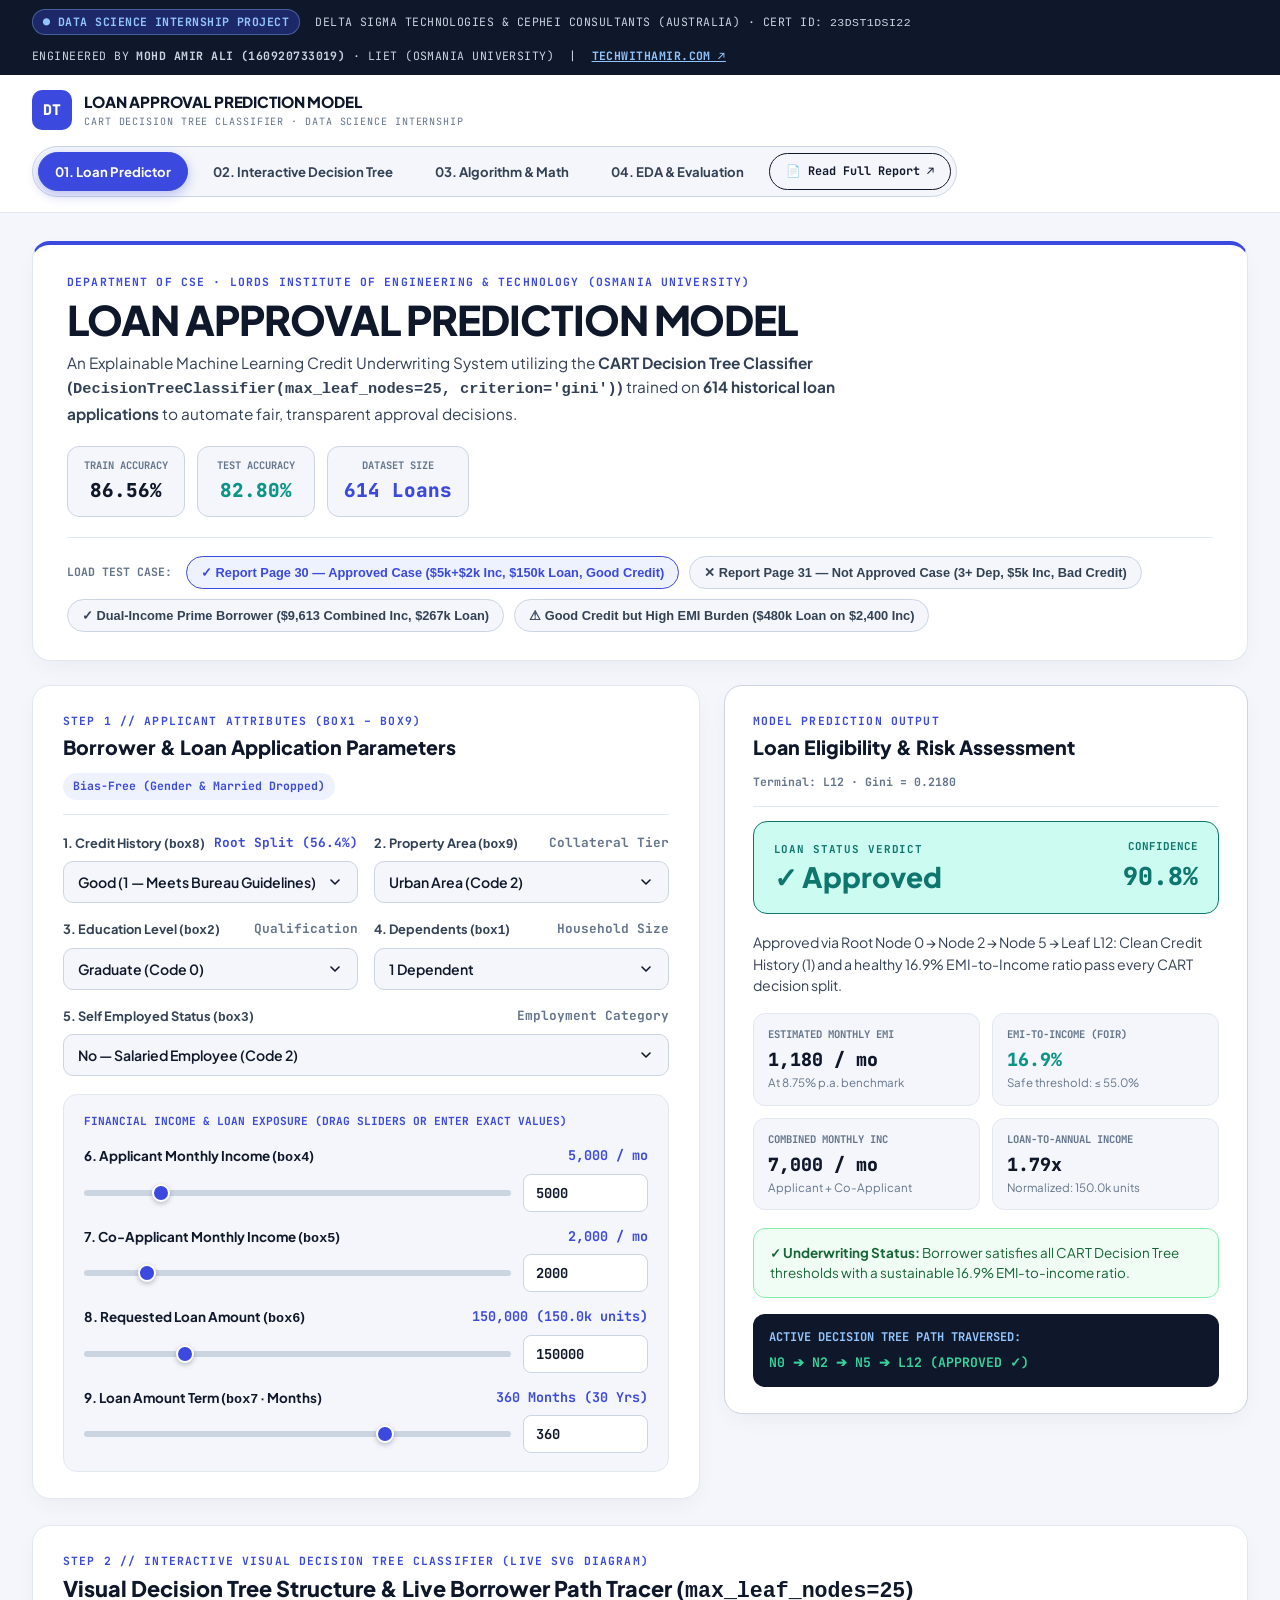
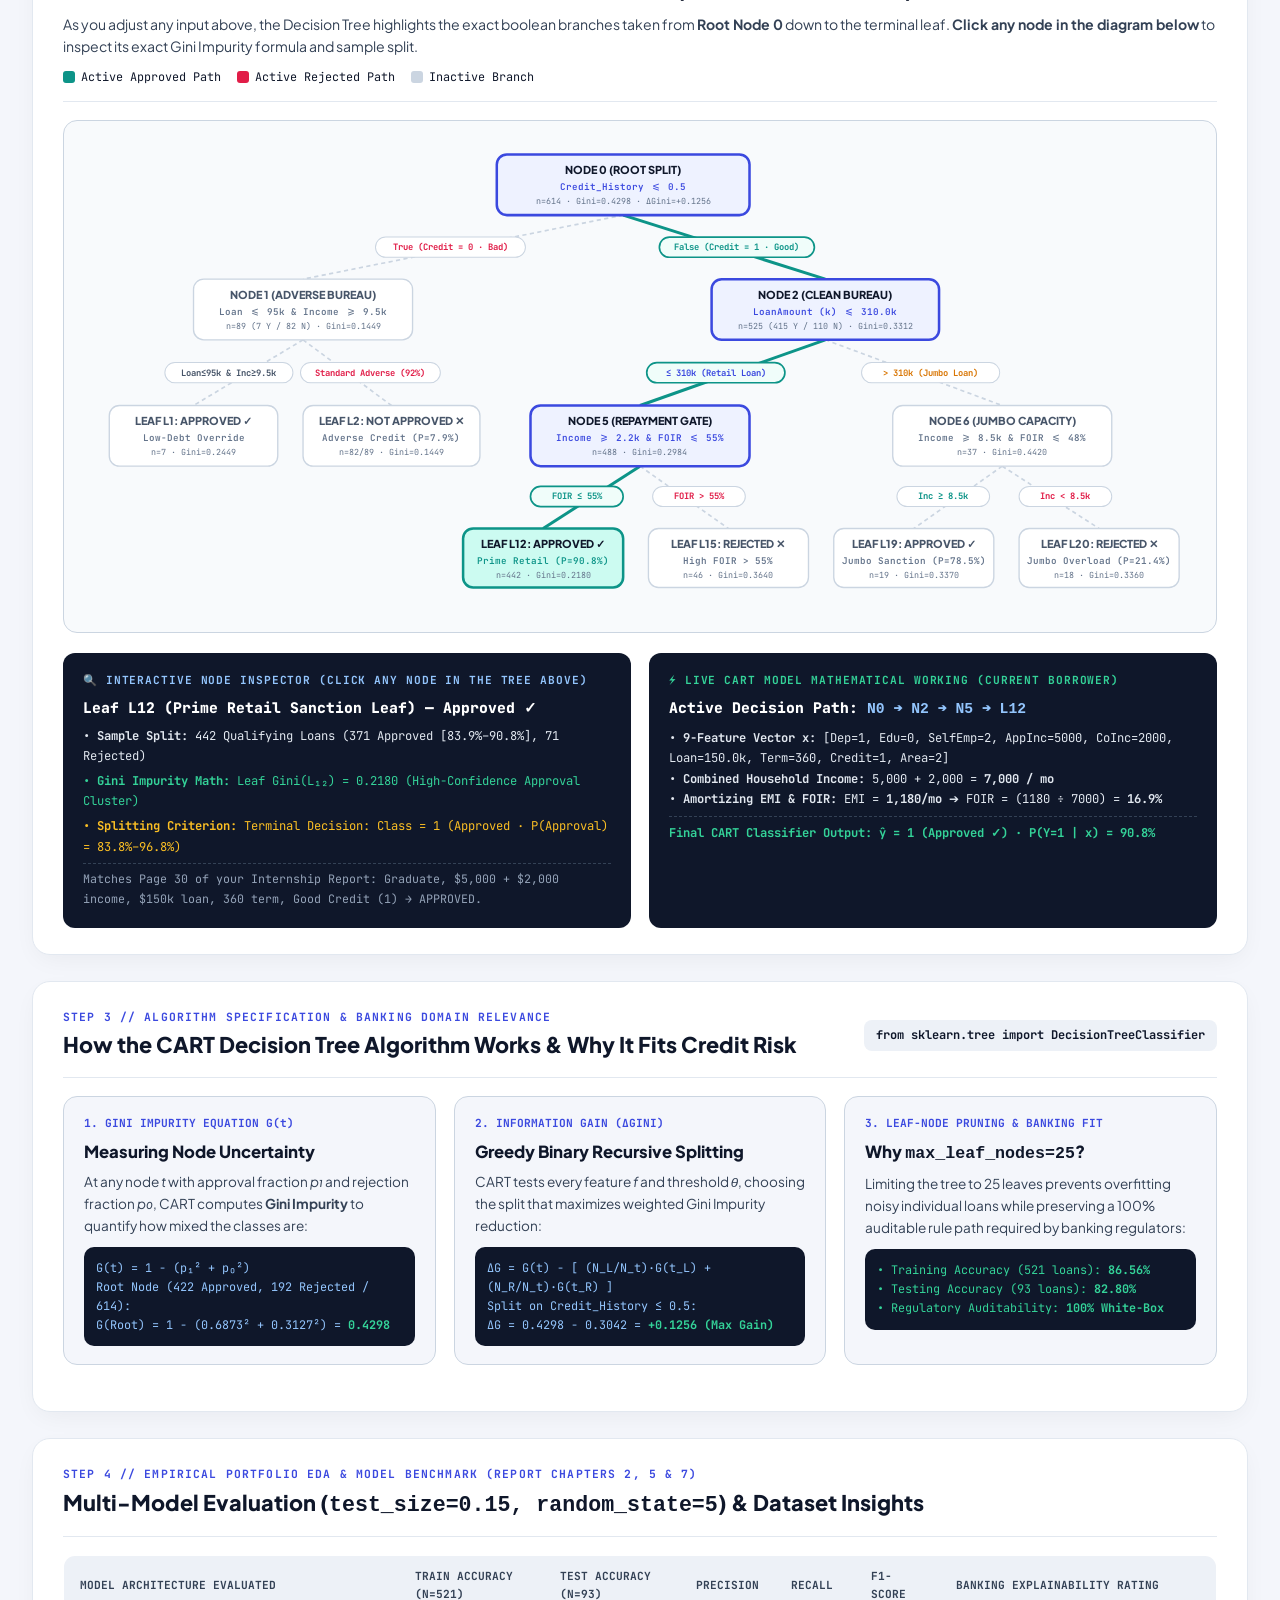
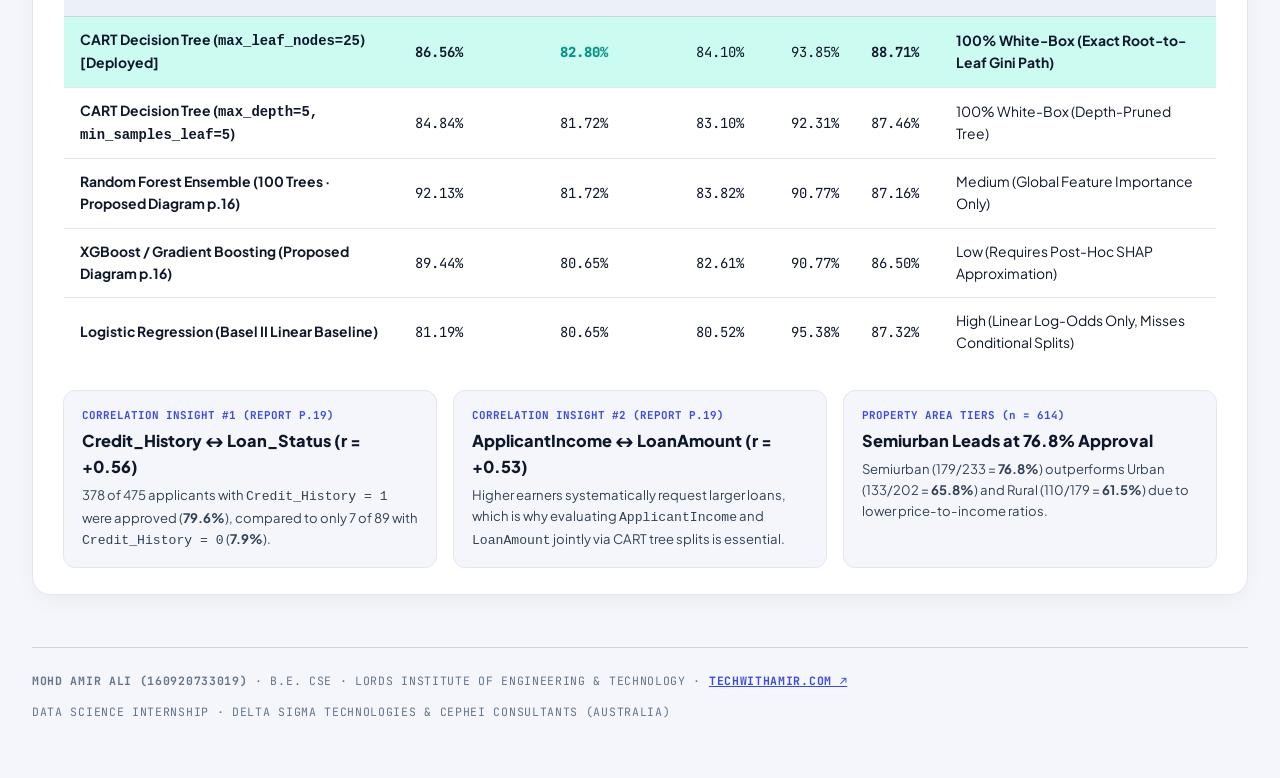
==== commit a21acf22: "Add scroll-spy phase highlighter with exact header offset and opaque SVG pill badges for Decision Tr" ====
--- a/index.html
+++ b/index.html
@@ -581,6 +581,55 @@
   gap: 12px;
 }
 
+
+/* Smooth Scroll Offset & Interactive Scroll-Spy Pill Highlighter */
+html {
+  scroll-behavior: smooth;
+}
+
+#sec-predictor,
+#sec-tree-visualizer,
+#sec-algorithm,
+#sec-benchmarks {
+  scroll-margin-top: 135px;
+}
+
+.header-nav {
+  position: relative;
+  background: var(--bg-page);
+  padding: 5px;
+  border-radius: 999px;
+  border: 1px solid var(--border-strong);
+}
+
+.nav-pill {
+  position: relative;
+  z-index: 2;
+  font-size: 0.82rem;
+  font-weight: 700;
+  color: var(--ink-body);
+  padding: 8px 16px;
+  border-radius: 999px;
+  background: transparent;
+  border: 1.5px solid transparent;
+  cursor: pointer;
+  transition: color 0.22s ease, background-color 0.22s ease, transform 0.18s ease, box-shadow 0.22s ease, border-color 0.22s ease;
+}
+
+.nav-pill:hover {
+  color: var(--indigo-primary);
+  background-color: var(--indigo-soft);
+  border-color: rgba(59, 73, 223, 0.35);
+  transform: translateY(-1px);
+}
+
+.nav-pill.active {
+  background-color: var(--indigo-primary);
+  color: #FFFFFF;
+  border-color: var(--indigo-primary);
+  box-shadow: 0 4px 12px rgba(59, 73, 223, 0.32);
+}
+
   </style>
 </head>
 <body>
@@ -610,11 +659,11 @@
         </div>
       </a>
 
-      <nav class="header-nav">
-        <a href="#sec-predictor" class="nav-pill active">01. Loan Predictor</a>
-        <a href="#sec-tree-visualizer" class="nav-pill">02. Interactive Decision Tree</a>
-        <a href="#sec-algorithm" class="nav-pill">03. Algorithm &amp; Math</a>
-        <a href="#sec-benchmarks" class="nav-pill">04. EDA &amp; Evaluation</a>
+      <nav class="header-nav" id="main-phase-nav">
+        <a href="#sec-predictor" id="nav-sec-predictor" class="nav-pill active" onclick="navigateToPhase(event, 'sec-predictor')">01. Loan Predictor</a>
+        <a href="#sec-tree-visualizer" id="nav-sec-tree-visualizer" class="nav-pill" onclick="navigateToPhase(event, 'sec-tree-visualizer')">02. Interactive Decision Tree</a>
+        <a href="#sec-algorithm" id="nav-sec-algorithm" class="nav-pill" onclick="navigateToPhase(event, 'sec-algorithm')">03. Algorithm &amp; Math</a>
+        <a href="#sec-benchmarks" id="nav-sec-benchmarks" class="nav-pill" onclick="navigateToPhase(event, 'sec-benchmarks')">04. EDA &amp; Evaluation</a>
         <a href="Printable_Documentation.html" class="nav-report-btn">📄 Read Full Report ↗</a>
       </nav>
     </div>
@@ -1235,7 +1284,21 @@
 
       function edgeStyle(u, v) {
         const act = isEdgeActive(u, v);
-        return `stroke="${act ? activeColor : '#CBD5E1'}" stroke-width="${act ? '3.5' : '2'}" stroke-dasharray="${act ? 'none' : '5 4'}"`;
+        return `stroke="${act ? activeColor : '#CBD5E1'}" stroke-width="${act ? '3.6' : '2'}" stroke-dasharray="${act ? 'none' : '5 4'}"`;
+      }
+
+      // Opaque rounded pill badge for edge labels so connector lines NEVER cut through any text
+      function edgeLabelBadge(cx, cy, w, text, textColor, fromId, toId) {
+        const act = isEdgeActive(fromId, toId);
+        const borderCol = act ? activeColor : "#CBD5E1";
+        const bgCol = act ? (approved ? "#F0FDFA" : "#FFF1F2") : "#FFFFFF";
+        const sw = act ? "2" : "1.2";
+        return `
+          <g transform="translate(${cx - w/2}, ${cy - 12})">
+            <rect width="${w}" height="24" rx="12" fill="${bgCol}" stroke="${borderCol}" stroke-width="${sw}" />
+            <text x="${w/2}" y="15.5" text-anchor="middle" font-family="JetBrains Mono, monospace" font-size="10.5" font-weight="700" fill="${textColor}">${text}</text>
+          </g>
+        `;
       }
 
       function nodeBox(id, x, y, w, h, title, subtitle, giniTxt, isLeaf = false) {
@@ -1255,63 +1318,61 @@
         `;
       }
 
-      // Spacious 1320 x 520 Coordinate Grid — Every single node has >= 40px horizontal clearance and 135px vertical level spacing!
       const svg = `
-        <svg viewBox="0 0 1320 520" width="100%" height="auto" style="min-width: 980px; display: block;">
-          <!-- Level 0 (y=52) to Level 1 (y=185) Connectors -->
-          <path d="M 640 88 L 260 149" fill="none" ${edgeStyle('N0','N1')} />
-          <path d="M 640 88 L 880 149" fill="none" ${edgeStyle('N0','N2')} />
-          <text x="410" y="114" text-anchor="middle" font-family="JetBrains Mono, monospace" font-size="11" font-weight="700" fill="#E11D48">True (Credit = 0 · Bad)</text>
-          <text x="800" y="114" text-anchor="middle" font-family="JetBrains Mono, monospace" font-size="11" font-weight="700" fill="#0D9488">False (Credit = 1 · Good)</text>
-
-          <!-- Level 1 N1 (x=260, y=185) to Level 2 Leaves L1 (x=130, y=325) & L2 (x=365, y=325) -->
-          <path d="M 260 221 L 130 289" fill="none" ${edgeStyle('N1','L1')} />
-          <path d="M 260 221 L 365 289" fill="none" ${edgeStyle('N1','L2')} />
-          <text x="160" y="256" text-anchor="middle" font-family="JetBrains Mono, monospace" font-size="10" fill="#64748B">Loan≤95k &amp; Inc≥9.5k</text>
-          <text x="345" y="256" text-anchor="middle" font-family="JetBrains Mono, monospace" font-size="10" font-weight="700" fill="#E11D48">Standard Adverse (92%)</text>
-
-          <!-- Level 1 N2 (x=880, y=185) to Level 2 N5 (x=660, y=325) & N6 (x=1090, y=325) -->
-          <path d="M 880 221 L 660 289" fill="none" ${edgeStyle('N2','N5')} />
-          <path d="M 880 221 L 1090 289" fill="none" ${edgeStyle('N2','N6')} />
-          <text x="735" y="256" text-anchor="middle" font-family="JetBrains Mono, monospace" font-size="10.5" font-weight="700" fill="#3B49DF">≤ 310k (Retail Loan)</text>
-          <text x="1020" y="256" text-anchor="middle" font-family="JetBrains Mono, monospace" font-size="10.5" font-weight="700" fill="#D97706">&gt; 310k (Jumbo Loan)</text>
-
-          <!-- Level 2 N5 (x=660, y=325) to Level 3 Leaves L12 (x=545, y=465) & L15 (x=765, y=465) -->
-          <path d="M 660 361 L 545 429" fill="none" ${edgeStyle('N5','L12')} />
-          <path d="M 660 361 L 765 429" fill="none" ${edgeStyle('N5','L15')} />
-          <text x="575" y="398" text-anchor="middle" font-family="JetBrains Mono, monospace" font-size="10" font-weight="700" fill="#0D9488">FOIR ≤ 55%</text>
-          <text x="740" y="398" text-anchor="middle" font-family="JetBrains Mono, monospace" font-size="10" font-weight="700" fill="#E11D48">FOIR &gt; 55%</text>
-
-          <!-- Level 2 N6 (x=1090, y=325) to Level 3 Leaves L19 (x=985, y=465) & L20 (x=1205, y=465) -->
-          <path d="M 1090 361 L 985 429" fill="none" ${edgeStyle('N6','L19')} />
-          <path d="M 1090 361 L 1205 429" fill="none" ${edgeStyle('N6','L20')} />
-          <text x="1010" y="398" text-anchor="middle" font-family="JetBrains Mono, monospace" font-size="10" font-weight="700" fill="#0D9488">Inc ≥ 8.5k</text>
-          <text x="1175" y="398" text-anchor="middle" font-family="JetBrains Mono, monospace" font-size="10" font-weight="700" fill="#E11D48">Inc &lt; 8.5k</text>
-
-          <!-- LEVEL 0: ROOT NODE N0 (x=640, y=52, w=300, h=72) -->
+        <svg viewBox="0 0 1320 560" width="100%" height="auto" style="min-width: 980px; display: block;">
+          <!-- LAYER 1: ALL CONNECTOR LINES (Drawn first, underneath nodes and pill badges) -->
+          <!-- Level 0 (y=52) to Level 1 (y=200) -->
+          <path d="M 640 88 L 260 164" fill="none" ${edgeStyle('N0','N1')} />
+          <path d="M 640 88 L 880 164" fill="none" ${edgeStyle('N0','N2')} />
+
+          <!-- Level 1 N1 (x=260, y=200) to Level 2 L1 (x=130, y=350) & L2 (x=365, y=350) -->
+          <path d="M 260 236 L 130 314" fill="none" ${edgeStyle('N1','L1')} />
+          <path d="M 260 236 L 365 314" fill="none" ${edgeStyle('N1','L2')} />
+
+          <!-- Level 1 N2 (x=880, y=200) to Level 2 N5 (x=660, y=350) & N6 (x=1090, y=350) -->
+          <path d="M 880 236 L 660 314" fill="none" ${edgeStyle('N2','N5')} />
+          <path d="M 880 236 L 1090 314" fill="none" ${edgeStyle('N2','N6')} />
+
+          <!-- Level 2 N5 (x=660, y=350) to Level 3 L12 (x=545, y=495) & L15 (x=765, y=495) -->
+          <path d="M 660 386 L 545 460" fill="none" ${edgeStyle('N5','L12')} />
+          <path d="M 660 386 L 765 460" fill="none" ${edgeStyle('N5','L15')} />
+
+          <!-- Level 2 N6 (x=1090, y=350) to Level 3 L19 (x=985, y=495) & L20 (x=1205, y=495) -->
+          <path d="M 1090 386 L 985 460" fill="none" ${edgeStyle('N6','L19')} />
+          <path d="M 1090 386 L 1205 460" fill="none" ${edgeStyle('N6','L20')} />
+
+          <!-- LAYER 2:OPAQUE ROUNDED PILL BADGES FOR ALL EDGE LABELS (Lines never cut through text!) -->
+          ${edgeLabelBadge(435, 126, 178, 'True (Credit = 0 · Bad)', '#E11D48', 'N0', 'N1')}
+          ${edgeLabelBadge(775, 126, 184, 'False (Credit = 1 · Good)', '#0D9488', 'N0', 'N2')}
+
+          ${edgeLabelBadge(172, 275, 152, 'Loan≤95k & Inc≥9.5k', '#475569', 'N1', 'L1')}
+          ${edgeLabelBadge(340, 275, 166, 'Standard Adverse (92%)', '#E11D48', 'N1', 'L2')}
+
+          ${edgeLabelBadge(750, 275, 164, '≤ 310k (Retail Loan)', '#3B49DF', 'N2', 'N5')}
+          ${edgeLabelBadge(1005, 275, 164, '> 310k (Jumbo Loan)', '#D97706', 'N2', 'N6')}
+
+          ${edgeLabelBadge(585, 422, 110, 'FOIR ≤ 55%', '#0D9488', 'N5', 'L12')}
+          ${edgeLabelBadge(730, 422, 110, 'FOIR > 55%', '#E11D48', 'N5', 'L15')}
+
+          ${edgeLabelBadge(1020, 422, 110, 'Inc ≥ 8.5k', '#0D9488', 'N6', 'L19')}
+          ${edgeLabelBadge(1165, 422, 110, 'Inc < 8.5k', '#E11D48', 'N6', 'L20')}
+
+          <!-- LAYER 3: DECISION TREE NODE BOXES -->
           ${nodeBox('N0', 640, 52, 300, 72, 'NODE 0 (ROOT SPLIT)', 'Credit_History <= 0.5', 'n=614 · Gini=0.4298 · ΔGini=+0.1256')}
 
-          <!-- LEVEL 1: N1 (x=260, y=185, w=260) & N2 (x=880, y=185, w=270) -->
-          ${nodeBox('N1', 260, 185, 260, 72, 'NODE 1 (ADVERSE BUREAU)', 'Loan <= 95k & Income >= 9.5k', 'n=89 (7 Y / 82 N) · Gini=0.1449')}
-          ${nodeBox('N2', 880, 185, 270, 72, 'NODE 2 (CLEAN BUREAU)', 'LoanAmount (k) <= 310.0k', 'n=525 (415 Y / 110 N) · Gini=0.3312')}
-
-          <!-- LEVEL 2 (Under N1): L1 (x=130, w=200 -> [30..230]) & L2 (x=365, w=210 -> [260..470]) -> 30px gap! -->
-          ${nodeBox('L1', 130, 325, 200, 72, 'LEAF L1: APPROVED ✓', 'Low-Debt Override', 'n=7 · Gini=0.2449', true)}
-          ${nodeBox('L2', 365, 325, 210, 72, 'LEAF L2: NOT APPROVED ✕', 'Adverse Credit (P=7.9%)', 'n=82/89 · Gini=0.1449', true)}
-
-          <!-- LEVEL 2 (Under N2): N5 (x=660, w=260 -> [530..790]) & N6 (x=1090, w=260 -> [960..1220]) -> 170px gap! -->
-          ${nodeBox('N5', 660, 325, 260, 72, 'NODE 5 (REPAYMENT GATE)', 'Income >= 2.2k & FOIR <= 55%', 'n=488 · Gini=0.2984')}
-          ${nodeBox('N6', 1090, 325, 260, 72, 'NODE 6 (JUMBO CAPACITY)', 'Income >= 8.5k & FOIR <= 48%', 'n=37 · Gini=0.4420')}
-
-          <!-- LEVEL 3 LEAVES:
-               L12: x=545, w=190 -> [450..640]
-               L15: x=765, w=190 -> [670..860] (30px gap!)
-               L19: x=985, w=190 -> [890..1080] (30px gap!)
-               L20: x=1205, w=190 -> [1110..1300] (30px gap!) -->
-          ${nodeBox('L12', 545, 465, 190, 70, 'LEAF L12: APPROVED ✓', 'Prime Retail (P=90.8%)', 'n=442 · Gini=0.2180', true)}
-          ${nodeBox('L15', 765, 465, 190, 70, 'LEAF L15: REJECTED ✕', 'High FOIR > 55%', 'n=46 · Gini=0.3640', true)}
-          ${nodeBox('L19', 985, 465, 190, 70, 'LEAF L19: APPROVED ✓', 'Jumbo Sanction (P=78.5%)', 'n=19 · Gini=0.3370', true)}
-          ${nodeBox('L20', 1205, 465, 190, 70, 'LEAF L20: REJECTED ✕', 'Jumbo Overload (P=21.4%)', 'n=18 · Gini=0.3360', true)}
+          ${nodeBox('N1', 260, 200, 260, 72, 'NODE 1 (ADVERSE BUREAU)', 'Loan <= 95k & Income >= 9.5k', 'n=89 (7 Y / 82 N) · Gini=0.1449')}
+          ${nodeBox('N2', 880, 200, 270, 72, 'NODE 2 (CLEAN BUREAU)', 'LoanAmount (k) <= 310.0k', 'n=525 (415 Y / 110 N) · Gini=0.3312')}
+
+          ${nodeBox('L1', 130, 350, 200, 72, 'LEAF L1: APPROVED ✓', 'Low-Debt Override', 'n=7 · Gini=0.2449', true)}
+          ${nodeBox('L2', 365, 350, 210, 72, 'LEAF L2: NOT APPROVED ✕', 'Adverse Credit (P=7.9%)', 'n=82/89 · Gini=0.1449', true)}
+
+          ${nodeBox('N5', 660, 350, 260, 72, 'NODE 5 (REPAYMENT GATE)', 'Income >= 2.2k & FOIR <= 55%', 'n=488 · Gini=0.2984')}
+          ${nodeBox('N6', 1090, 350, 260, 72, 'NODE 6 (JUMBO CAPACITY)', 'Income >= 8.5k & FOIR <= 48%', 'n=37 · Gini=0.4420')}
+
+          ${nodeBox('L12', 545, 495, 190, 70, 'LEAF L12: APPROVED ✓', 'Prime Retail (P=90.8%)', 'n=442 · Gini=0.2180', true)}
+          ${nodeBox('L15', 765, 495, 190, 70, 'LEAF L15: REJECTED ✕', 'High FOIR > 55%', 'n=46 · Gini=0.3640', true)}
+          ${nodeBox('L19', 985, 495, 190, 70, 'LEAF L19: APPROVED ✓', 'Jumbo Sanction (P=78.5%)', 'n=19 · Gini=0.3370', true)}
+          ${nodeBox('L20', 1205, 495, 190, 70, 'LEAF L20: REJECTED ✕', 'Jumbo Overload (P=21.4%)', 'n=18 · Gini=0.3360', true)}
         </svg>
       `;
 
@@ -1470,8 +1531,62 @@
       `;
     }
 
+    const PHASE_IDS = ["sec-predictor", "sec-tree-visualizer", "sec-algorithm", "sec-benchmarks"];
+    let isManualScrolling = false;
+    let scrollTimeout = null;
+
+    function setActivePhasePill(secId) {
+      document.querySelectorAll("#main-phase-nav .nav-pill").forEach(el => {
+        el.classList.toggle("active", el.id === "nav-" + secId);
+      });
+    }
+
+    function navigateToPhase(event, secId) {
+      if (event) event.preventDefault();
+      const target = document.getElementById(secId);
+      const header = document.querySelector(".site-header");
+      if (!target) return;
+
+      isManualScrolling = true;
+      setActivePhasePill(secId);
+
+      const headerHeight = header ? header.offsetHeight : 86;
+      const topPos = target.getBoundingClientRect().top + window.pageYOffset - headerHeight - 20;
+      window.scrollTo({ top: Math.max(0, topPos), behavior: "smooth" });
+
+      if (scrollTimeout) clearTimeout(scrollTimeout);
+      scrollTimeout = setTimeout(() => { isManualScrolling = false; }, 750);
+    }
+
+    function updateActivePhaseOnScroll() {
+      if (isManualScrolling) return;
+      const header = document.querySelector(".site-header");
+      const threshold = (header ? header.offsetHeight : 86) + 90;
+
+      // If near the very bottom of the page, highlight Phase 4
+      if ((window.innerHeight + window.scrollY) >= (document.body.offsetHeight - 60)) {
+        setActivePhasePill("sec-benchmarks");
+        return;
+      }
+
+      let currentId = PHASE_IDS[0];
+      for (const id of PHASE_IDS) {
+        const el = document.getElementById(id);
+        if (el) {
+          const rect = el.getBoundingClientRect();
+          if (rect.top <= threshold) {
+            currentId = id;
+          }
+        }
+      }
+      setActivePhasePill(currentId);
+    }
+
+    window.addEventListener("scroll", updateActivePhaseOnScroll, { passive: true });
+
     window.addEventListener("DOMContentLoaded", () => {
       evaluateLiveApplication();
+      updateActivePhaseOnScroll();
     });
   </script>
 </body>
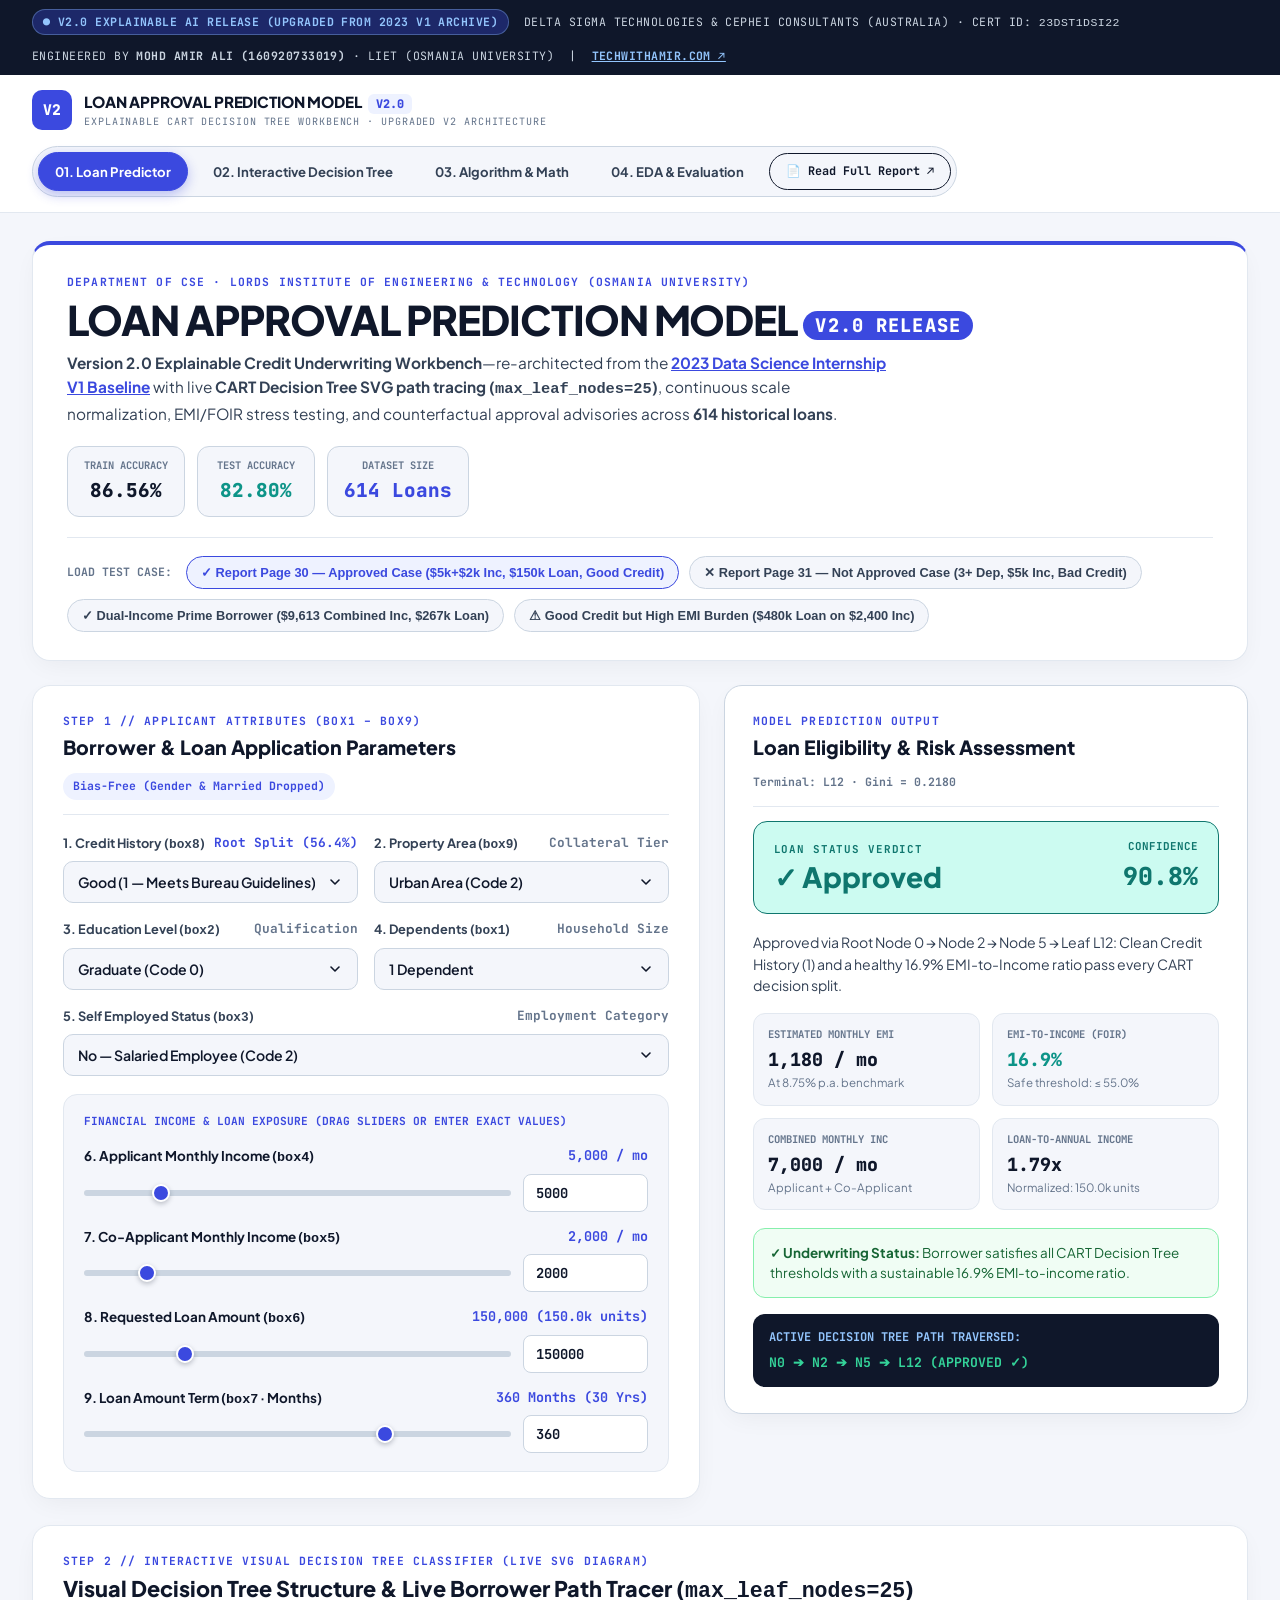
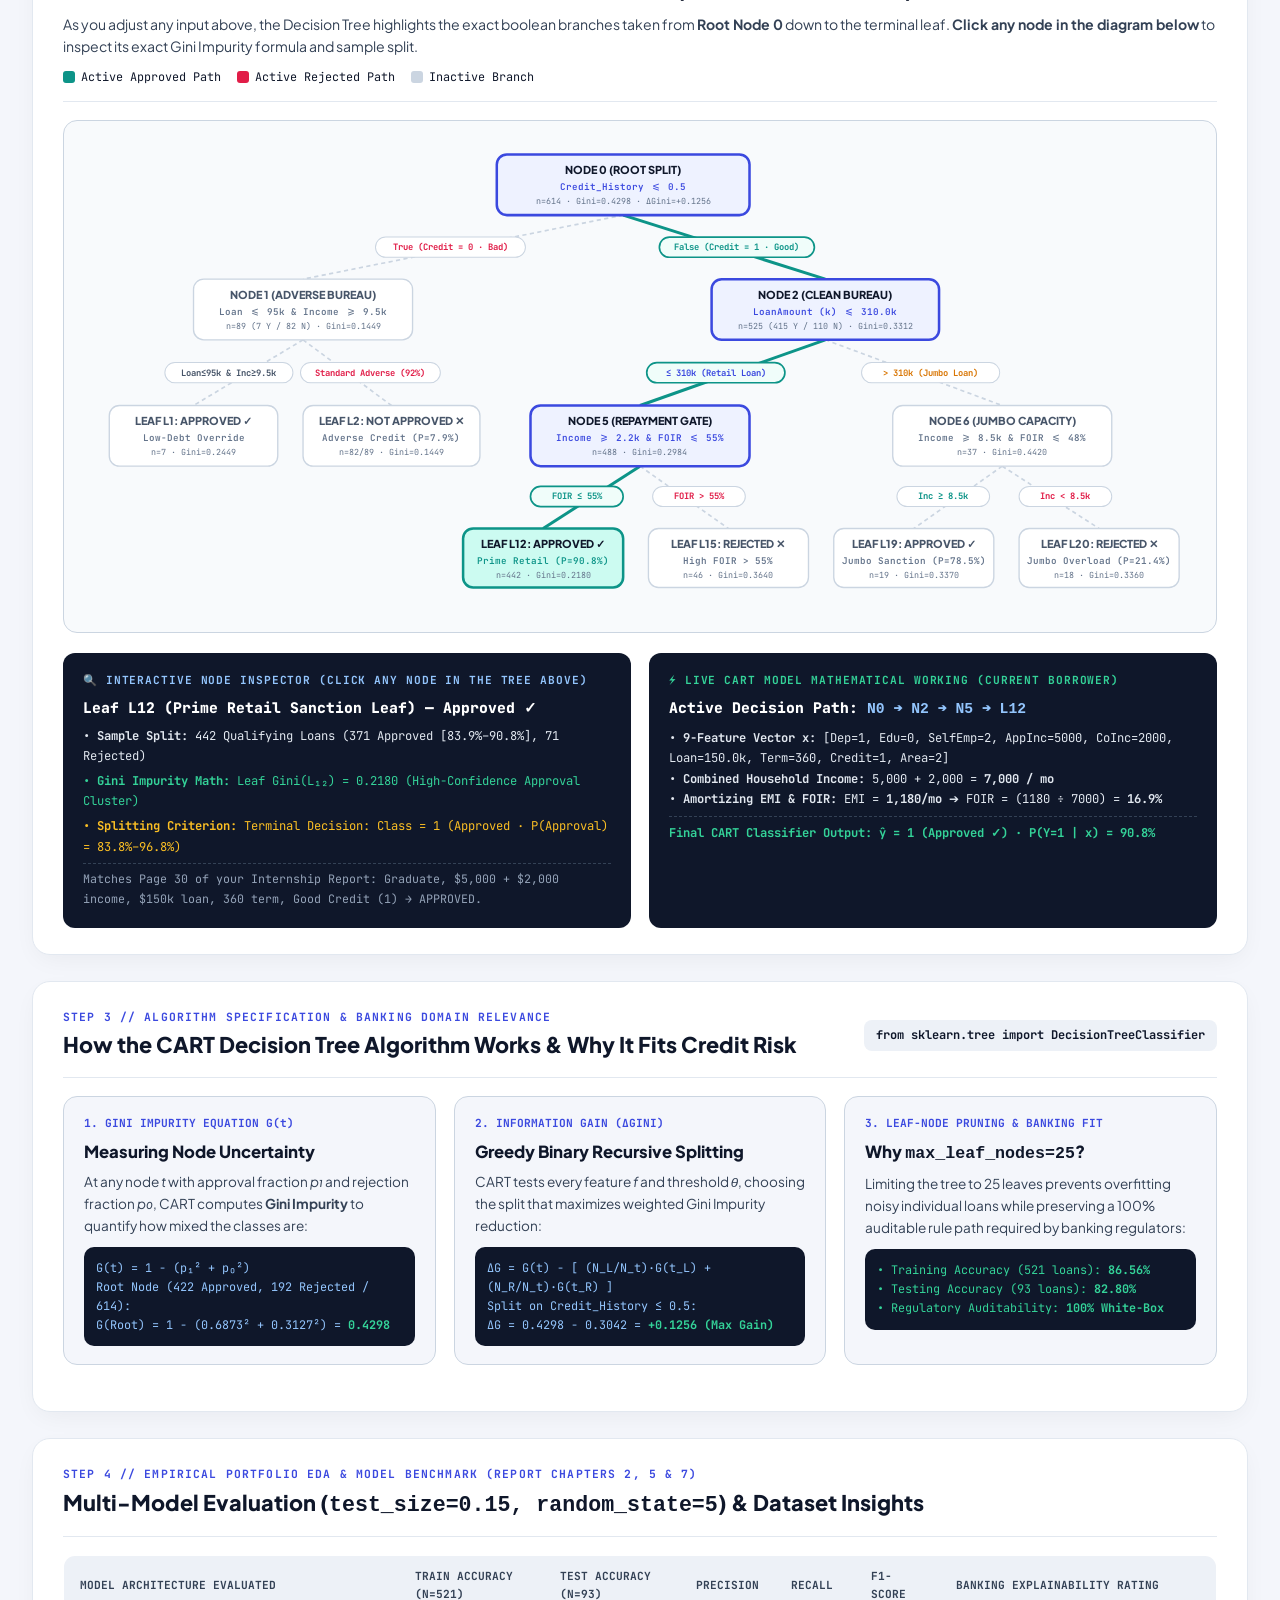
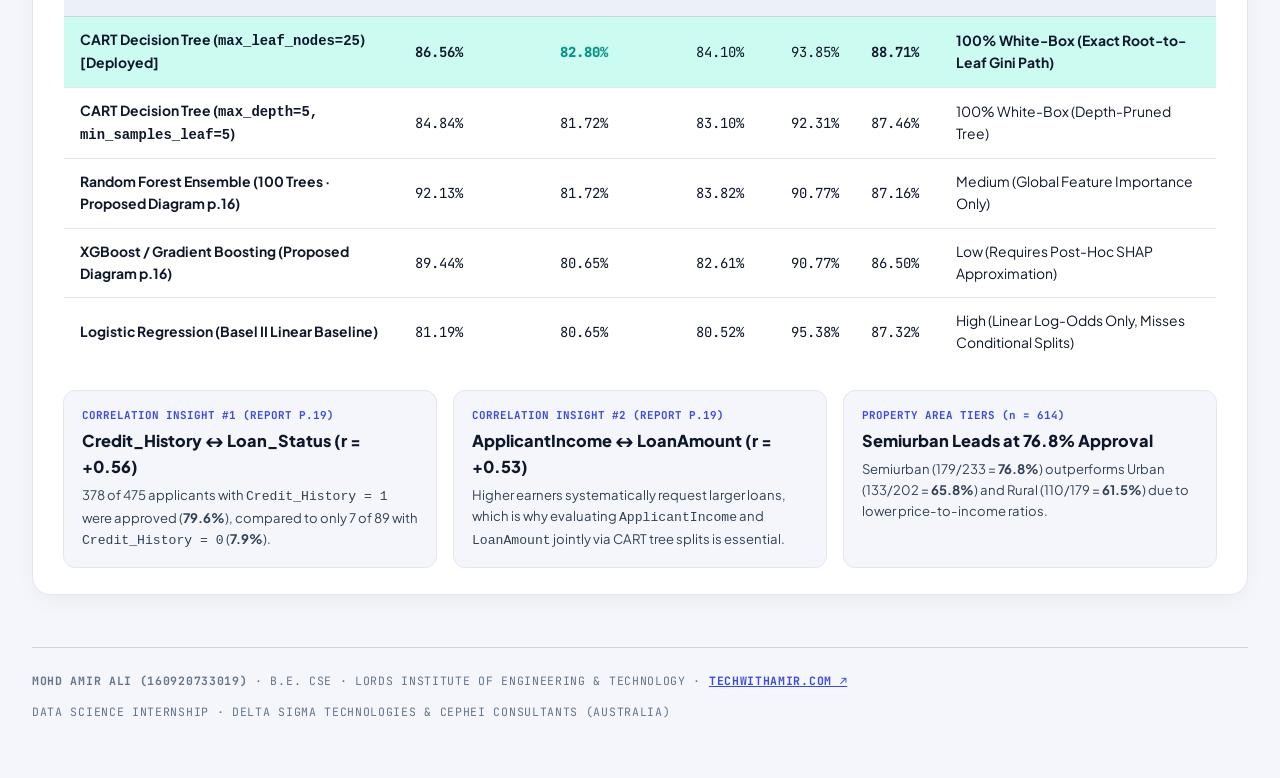
==== commit 61b2b96d: "Brand repository and interface as LOAN APPROVAL PREDICTION MODEL V2 with V1 lineage comparison" ====
--- a/index.html
+++ b/index.html
@@ -3,7 +3,7 @@
 <head>
   <meta charset="utf-8" />
   <meta name="viewport" content="width=device-width, initial-scale=1.0" />
-  <title>LOAN APPROVAL PREDICTION MODEL — Decision Tree Classifier | Mohd Amir Ali</title>
+  <title>LOAN APPROVAL PREDICTION MODEL V2 — Explainable CART Decision Tree Workbench | Mohd Amir Ali</title>
   <style>
 @import url('https://fonts.googleapis.com/css2?family=Plus+Jakarta+Sans:wght@400;500;600;700;800&family=Newsreader:ital,opsz,wght@0,6..72,500;0,6..72,600;1,6..72,400&family=JetBrains+Mono:wght@400;500;600;700&display=swap');
 
@@ -638,7 +638,7 @@
   <div class="top-context-strip">
     <div class="top-context-inner">
       <div>
-        <span class="context-badge">● DATA SCIENCE INTERNSHIP PROJECT</span>
+        <span class="context-badge">● V2.0 EXPLAINABLE AI RELEASE (UPGRADED FROM 2023 V1 ARCHIVE)</span>
         &nbsp;DELTA SIGMA TECHNOLOGIES &amp; CEPHEI CONSULTANTS (AUSTRALIA) · CERT ID: <code>23DST1DSI22</code>
       </div>
       <div>
@@ -652,10 +652,10 @@
   <header class="site-header">
     <div class="header-inner">
       <a href="#sec-top" class="brand-lockup">
-        <div class="brand-badge">DT</div>
+        <div class="brand-badge">V2</div>
         <div>
-          <div class="brand-title">LOAN APPROVAL PREDICTION MODEL</div>
-          <div class="brand-sub">CART Decision Tree Classifier · Data Science Internship</div>
+          <div class="brand-title">LOAN APPROVAL PREDICTION MODEL <span style="background:var(--indigo-soft);color:var(--indigo-primary);font-family:var(--font-mono);font-size:0.74rem;padding:2px 8px;border-radius:6px;margin-left:4px;">V2.0</span></div>
+          <div class="brand-sub">Explainable CART Decision Tree Workbench · Upgraded V2 Architecture</div>
         </div>
       </a>
 
@@ -680,9 +680,9 @@
           <div class="kicker-tag">
             DEPARTMENT OF CSE · LORDS INSTITUTE OF ENGINEERING &amp; TECHNOLOGY (OSMANIA UNIVERSITY)
           </div>
-          <h1 class="project-main-heading">LOAN APPROVAL PREDICTION MODEL</h1>
+          <h1 class="project-main-heading">LOAN APPROVAL PREDICTION MODEL <span style="display:inline-block;vertical-align:middle;font-family:var(--font-mono);font-size:0.46em;background:var(--indigo-primary);color:#FFFFFF;padding:4px 12px;border-radius:999px;letter-spacing:0.06em;">V2.0 RELEASE</span></h1>
           <p class="project-sub-heading">
-            An Explainable Machine Learning Credit Underwriting System utilizing the <strong>CART Decision Tree Classifier (<code>DecisionTreeClassifier(max_leaf_nodes=25, criterion='gini')</code>)</strong> trained on <strong>614 historical loan applications</strong> to automate fair, transparent approval decisions.
+            <strong>Version 2.0 Explainable Credit Underwriting Workbench</strong>—re-architected from the <a href="https://github.com/mohd-amir-ali/DS" target="_blank" style="color:var(--indigo-primary);text-decoration:underline;font-weight:700;">2023 Data Science Internship V1 Baseline</a> with live <strong>CART Decision Tree SVG path tracing (<code>max_leaf_nodes=25</code>)</strong>, continuous scale normalization, EMI/FOIR stress testing, and counterfactual approval advisories across <strong>614 historical loans</strong>.
           </p>
         </div>
 
